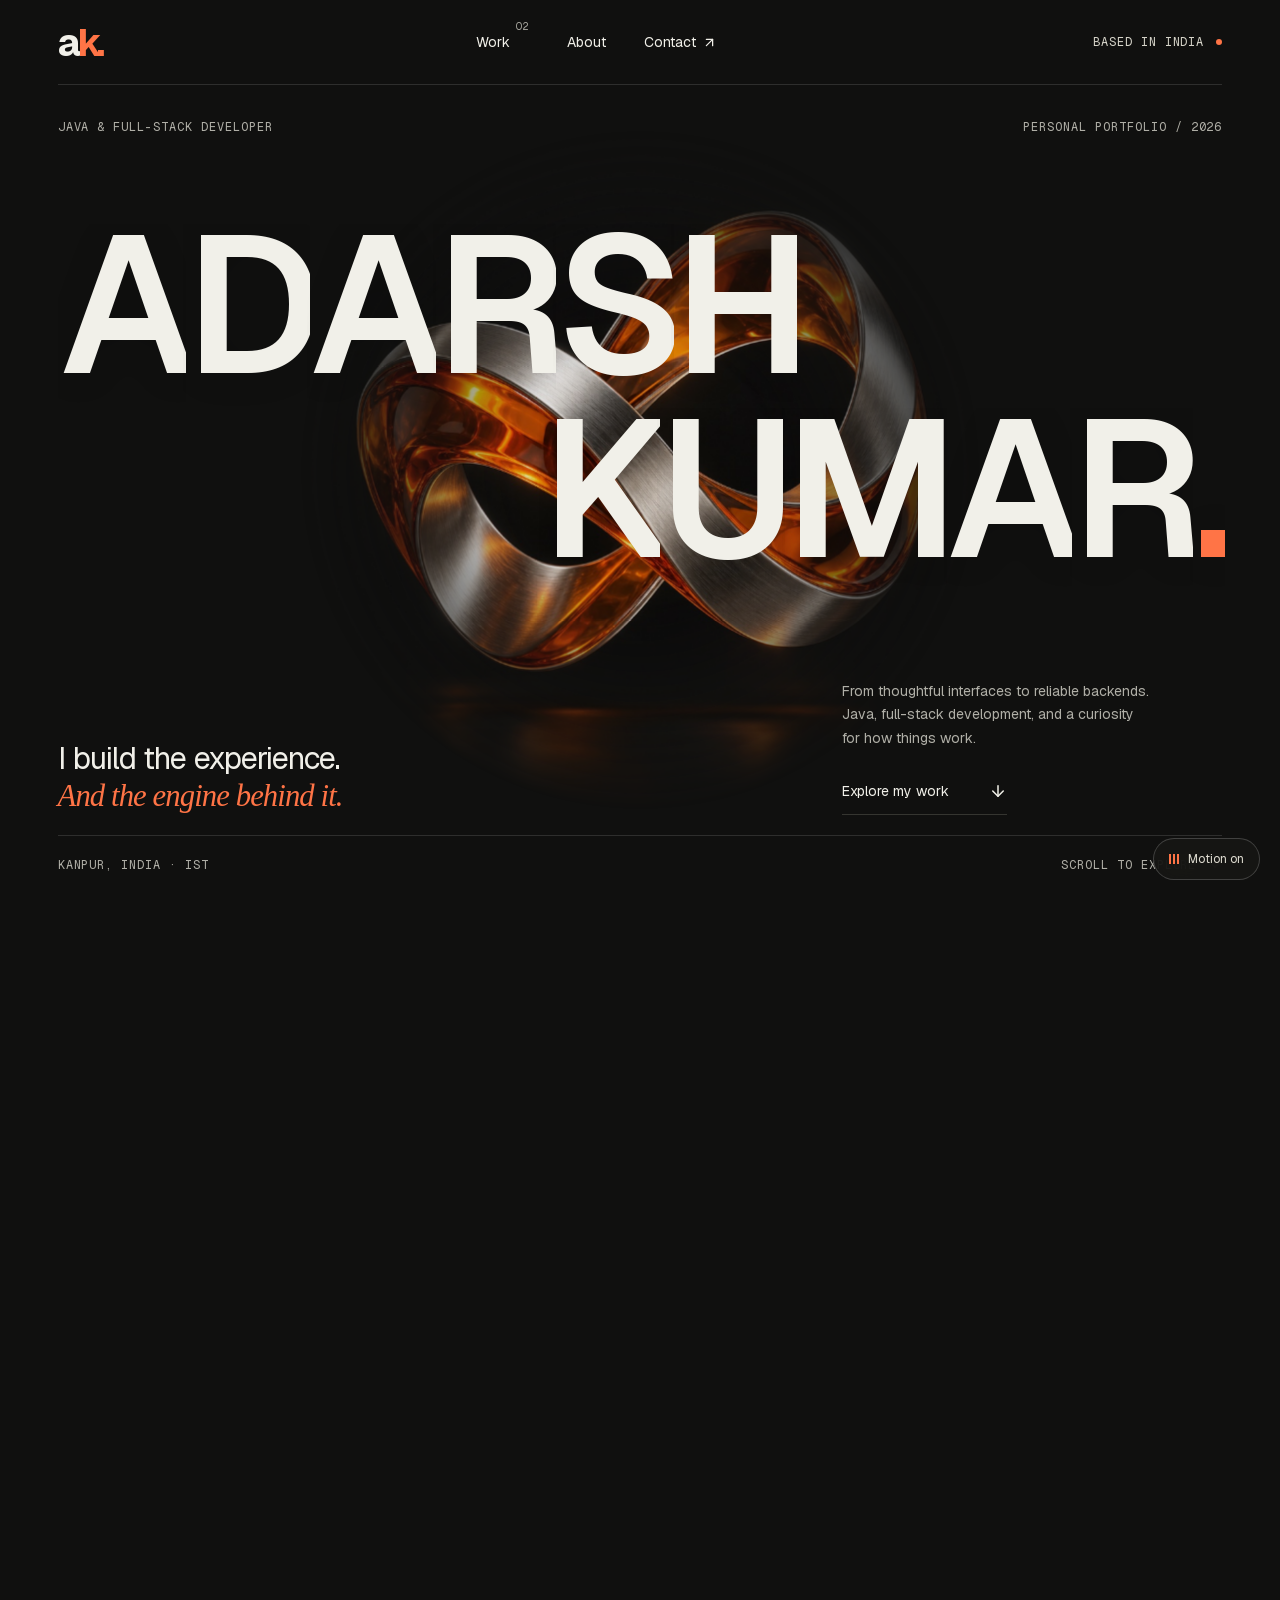
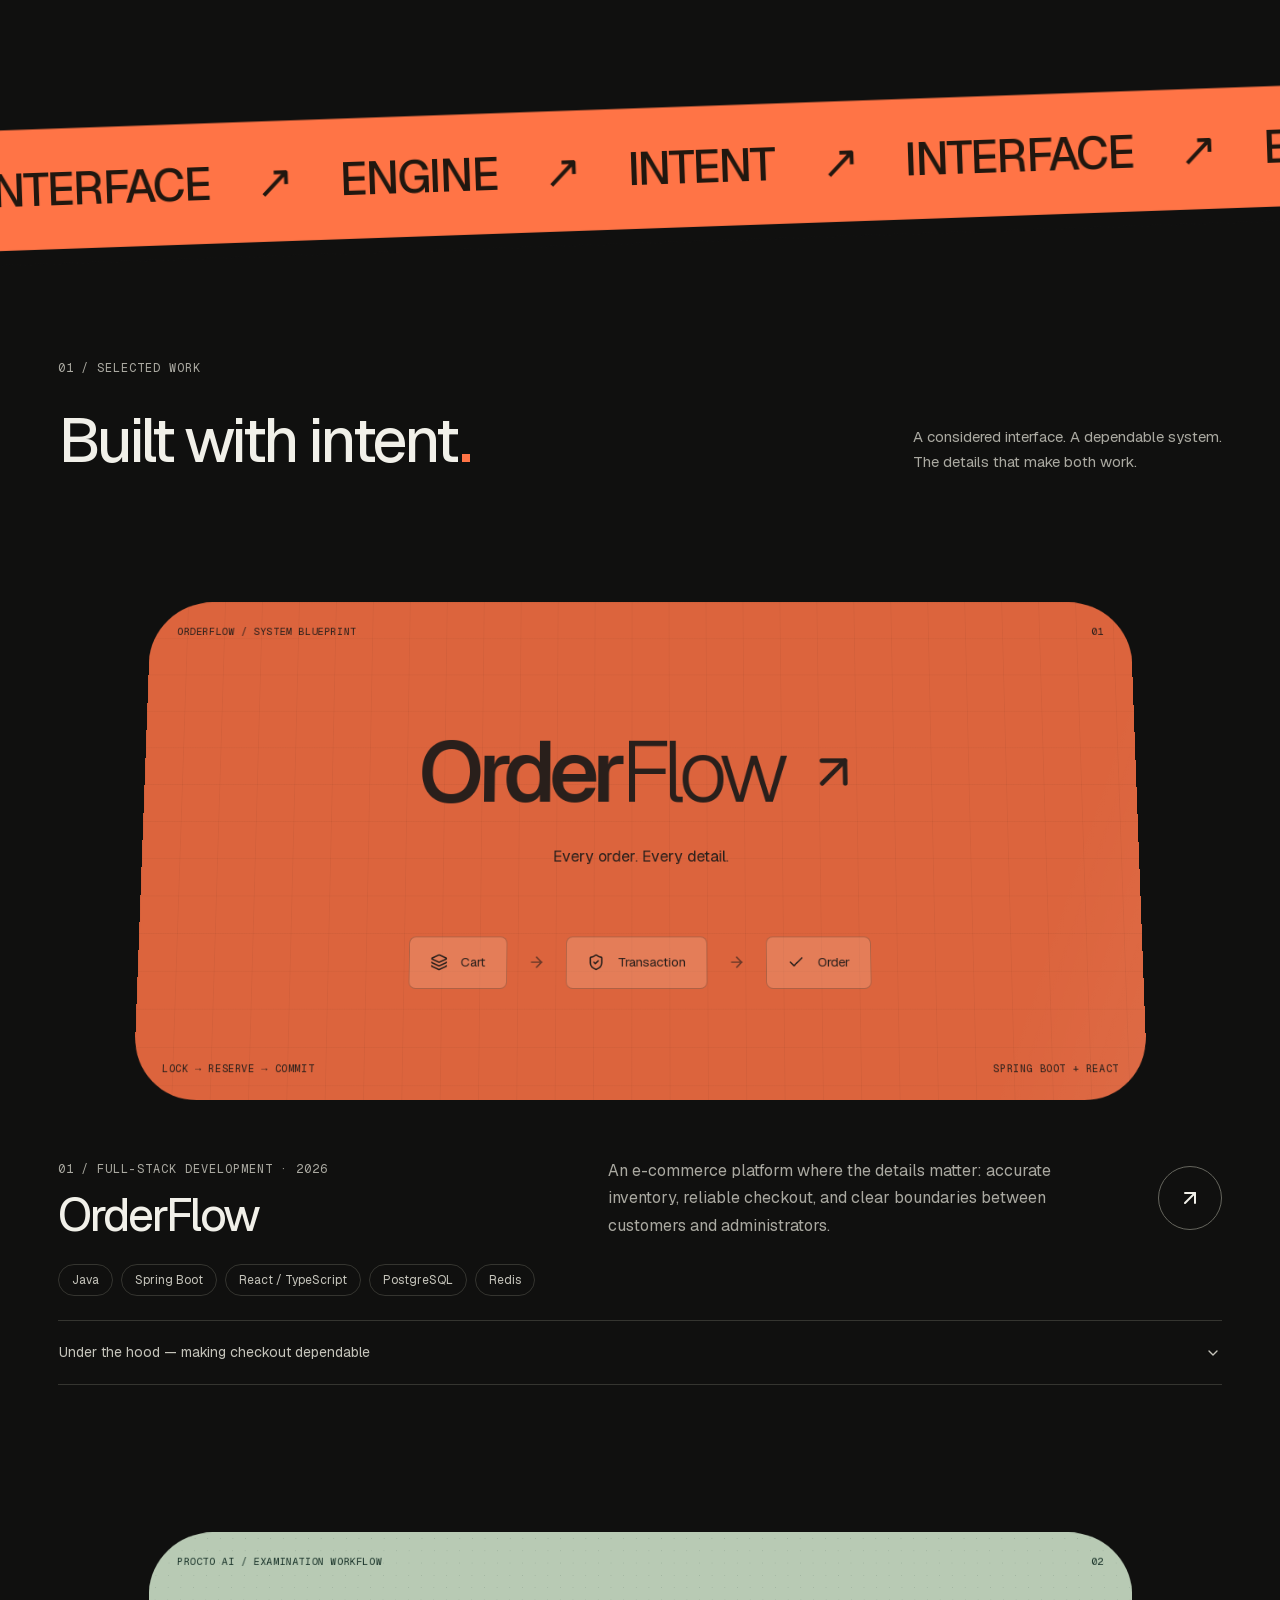
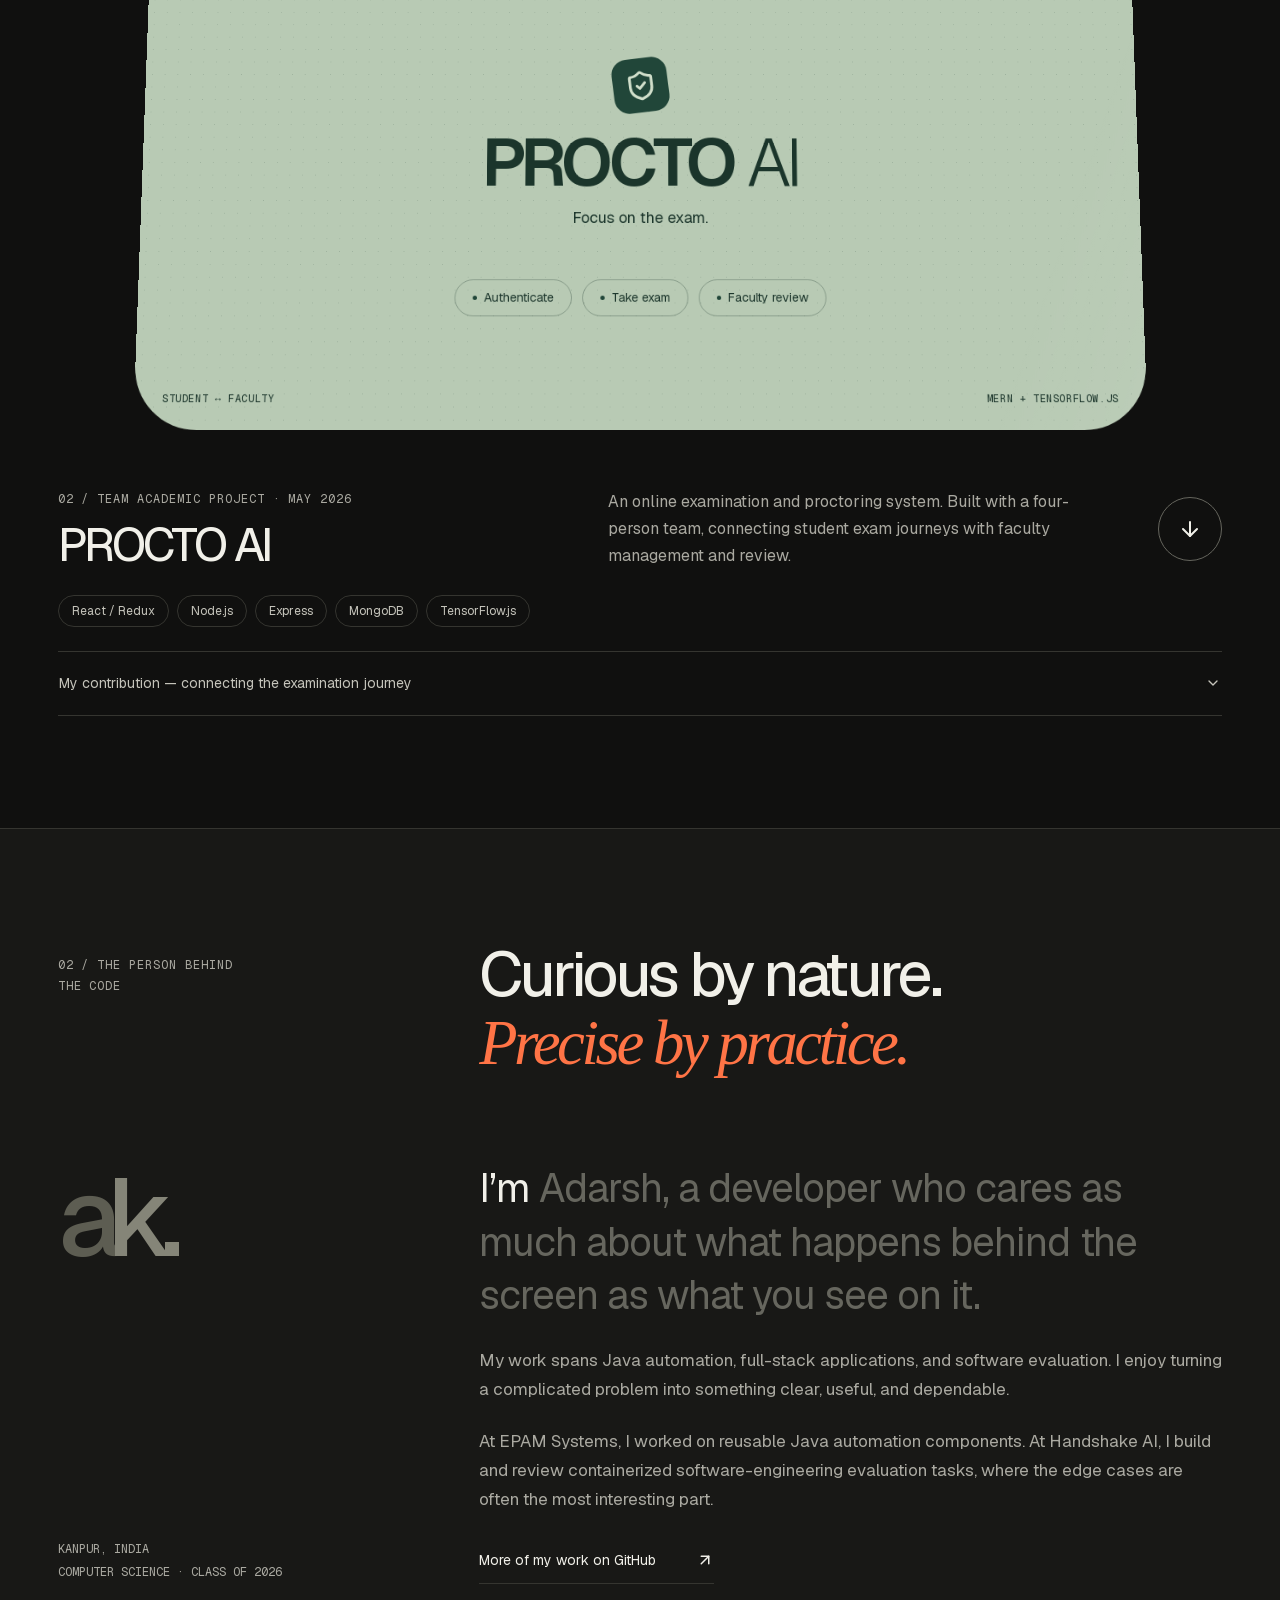
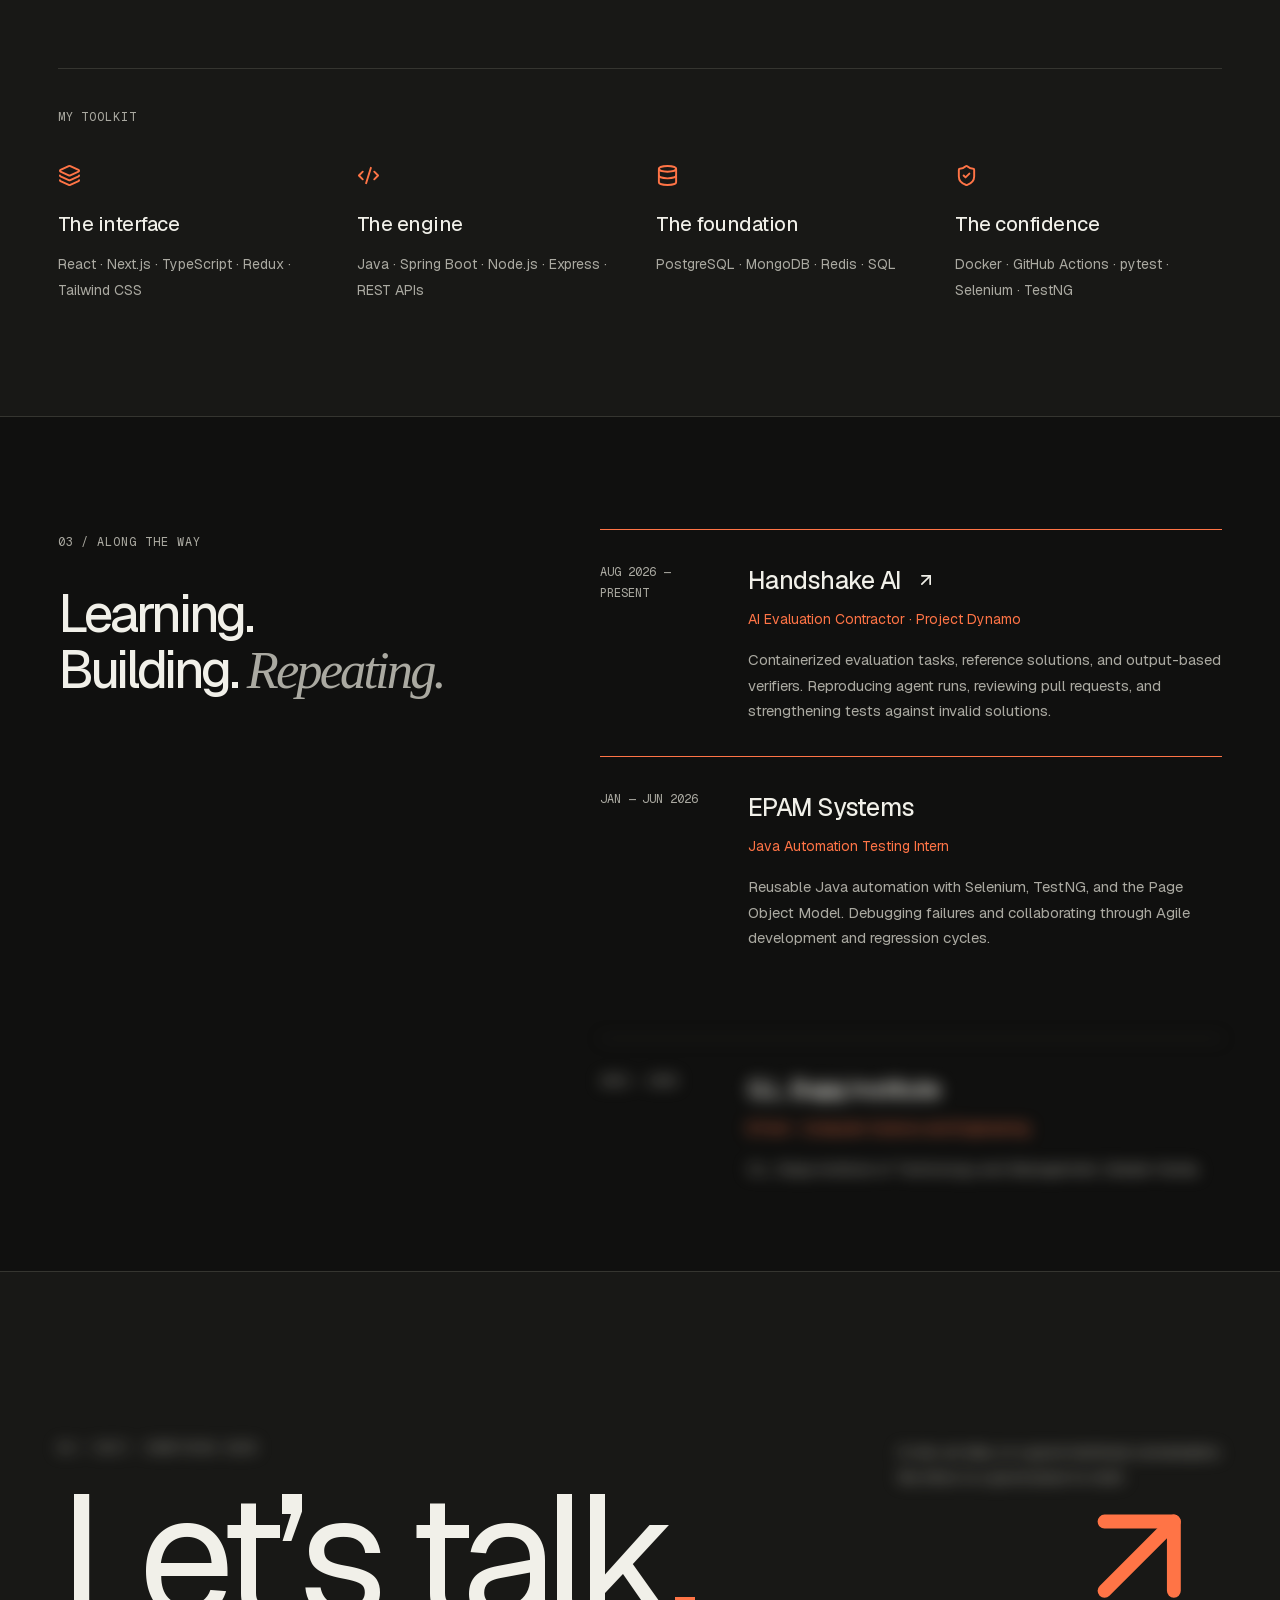
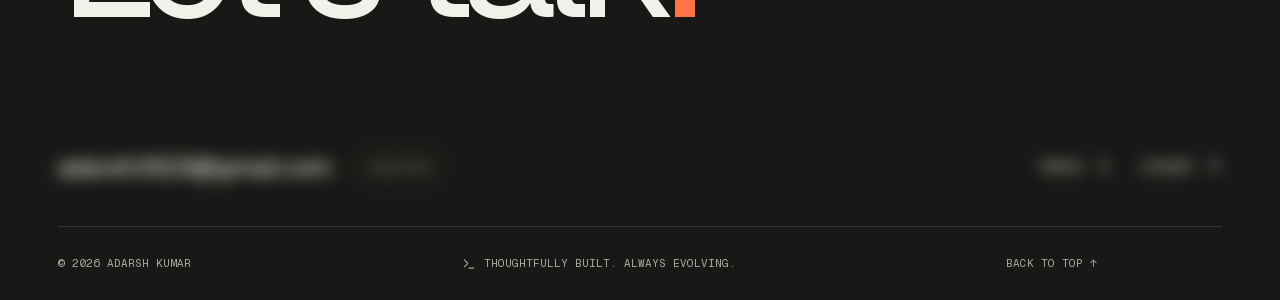
==== index.html @ e7a42f39 "Publish personal portfolio" ====
<!DOCTYPE html><html lang="en"><head><meta charSet="utf-8"/><meta name="viewport" content="width=device-width, initial-scale=1"/><link rel="stylesheet" href="/_next/static/css/index.BpJoAbGd.css" data-rsc-css-href="/_next/static/css/index.BpJoAbGd.css" data-precedence="vite-rsc/importer-resources"/><link rel="modulepreload" fetchPriority="low" href="/_next/static/chunks/index-D_411cLI.js"/><script src="/_next/static/chunks/rolldown-runtime-C60lm6uB.js" type="module" async=""></script><script src="/_next/static/chunks/framework-D_rUT4EX.js" type="module" async=""></script><link rel="modulepreload" href="/_next/static/chunks/layout-segment-context-CudQMjUX.js" crossorigin=""/><link rel="modulepreload" href="/_next/static/chunks/page-D1qmIlB0.js" crossorigin=""/><title>Adarsh Kumar — Java &amp; Full-Stack Developer</title><meta name="description" content="Adarsh Kumar’s personal portfolio. Java, full-stack development, reliable systems, and thoughtful interfaces. Explore OrderFlow, PROCTO AI, and my experience."/><link rel="icon" href="/favicon.svg"/><link rel="canonical" href="https://adarsx.github.io"/><script>Object.assign(((self[Symbol.for("vinext.navigationRuntime")]??={bootstrap:{routeManifest:null},functions:{}}).bootstrap.rsc??={rsc:[]}),{params:{},nav:{"pathname":"/","searchParams":[]}})</script><link rel="modulepreload" href="/_next/static/chunks/index-D_411cLI.js" />
<link rel="preload" href="/_next/static/_vinext_fonts/geist-8ac0455e797f/geist-98bbbccb.woff2" as="font" type="font/woff2" crossorigin />
<link rel="preload" href="/_next/static/_vinext_fonts/geist-mono-00e989178794/geist-mono-013b2f2f.woff2" as="font" type="font/woff2" crossorigin />
<style data-vinext-fonts>/* cyrillic-ext */
@font-face {
  font-family: 'Geist';
  font-style: normal;
  font-weight: 100 900;
  font-display: swap;
  src: url(/_next/static/_vinext_fonts/geist-8ac0455e797f/geist-ff2310f5.woff2) format('woff2');
  unicode-range: U+0460-052F, U+1C80-1C8A, U+20B4, U+2DE0-2DFF, U+A640-A69F, U+FE2E-FE2F;
}
/* cyrillic */
@font-face {
  font-family: 'Geist';
  font-style: normal;
  font-weight: 100 900;
  font-display: swap;
  src: url(/_next/static/_vinext_fonts/geist-8ac0455e797f/geist-875ccdd4.woff2) format('woff2');
  unicode-range: U+0301, U+0400-045F, U+0490-0491, U+04B0-04B1, U+2116;
}
/* vietnamese */
@font-face {
  font-family: 'Geist';
  font-style: normal;
  font-weight: 100 900;
  font-display: swap;
  src: url(/_next/static/_vinext_fonts/geist-8ac0455e797f/geist-52306abf.woff2) format('woff2');
  unicode-range: U+0102-0103, U+0110-0111, U+0128-0129, U+0168-0169, U+01A0-01A1, U+01AF-01B0, U+0300-0301, U+0303-0304, U+0308-0309, U+0323, U+0329, U+1EA0-1EF9, U+20AB;
}
/* latin-ext */
@font-face {
  font-family: 'Geist';
  font-style: normal;
  font-weight: 100 900;
  font-display: swap;
  src: url(/_next/static/_vinext_fonts/geist-8ac0455e797f/geist-001175b1.woff2) format('woff2');
  unicode-range: U+0100-02BA, U+02BD-02C5, U+02C7-02CC, U+02CE-02D7, U+02DD-02FF, U+0304, U+0308, U+0329, U+1D00-1DBF, U+1E00-1E9F, U+1EF2-1EFF, U+2020, U+20A0-20AB, U+20AD-20C0, U+2113, U+2C60-2C7F, U+A720-A7FF;
}
/* latin */
@font-face {
  font-family: 'Geist';
  font-style: normal;
  font-weight: 100 900;
  font-display: swap;
  src: url(/_next/static/_vinext_fonts/geist-8ac0455e797f/geist-98bbbccb.woff2) format('woff2');
  unicode-range: U+0000-00FF, U+0131, U+0152-0153, U+02BB-02BC, U+02C6, U+02DA, U+02DC, U+0304, U+0308, U+0329, U+2000-206F, U+20AC, U+2122, U+2191, U+2193, U+2212, U+2215, U+FEFF, U+FFFD;
}

@font-face {
  font-family: 'Geist Fallback';
  src: local("Arial");
  ascent-override: 95.94%;
  descent-override: 28.16%;
  line-gap-override: 0.00%;
  size-adjust: 104.76%;
}

.__font_geist_19ysh9d { font-family: 'Geist', 'Geist Fallback'; font-style: normal; }

.__variable_geist_19ysh9d { --font-geist-sans: 'Geist', 'Geist Fallback'; }

/* cyrillic-ext */
@font-face {
  font-family: 'Geist Mono';
  font-style: normal;
  font-weight: 100 900;
  font-display: swap;
  src: url(/_next/static/_vinext_fonts/geist-mono-00e989178794/geist-mono-f6b33328.woff2) format('woff2');
  unicode-range: U+0460-052F, U+1C80-1C8A, U+20B4, U+2DE0-2DFF, U+A640-A69F, U+FE2E-FE2F;
}
/* cyrillic */
@font-face {
  font-family: 'Geist Mono';
  font-style: normal;
  font-weight: 100 900;
  font-display: swap;
  src: url(/_next/static/_vinext_fonts/geist-mono-00e989178794/geist-mono-44e03052.woff2) format('woff2');
  unicode-range: U+0301, U+0400-045F, U+0490-0491, U+04B0-04B1, U+2116;
}
/* symbols2 */
@font-face {
  font-family: 'Geist Mono';
  font-style: normal;
  font-weight: 100 900;
  font-display: swap;
  src: url(/_next/static/_vinext_fonts/geist-mono-00e989178794/geist-mono-0638449e.woff2) format('woff2');
  unicode-range: U+2000-2001, U+2004-2008, U+200A, U+23B8-23BD, U+2500-259F;
}
/* vietnamese */
@font-face {
  font-family: 'Geist Mono';
  font-style: normal;
  font-weight: 100 900;
  font-display: swap;
  src: url(/_next/static/_vinext_fonts/geist-mono-00e989178794/geist-mono-971fb274.woff2) format('woff2');
  unicode-range: U+0102-0103, U+0110-0111, U+0128-0129, U+0168-0169, U+01A0-01A1, U+01AF-01B0, U+0300-0301, U+0303-0304, U+0308-0309, U+0323, U+0329, U+1EA0-1EF9, U+20AB;
}
/* latin-ext */
@font-face {
  font-family: 'Geist Mono';
  font-style: normal;
  font-weight: 100 900;
  font-display: swap;
  src: url(/_next/static/_vinext_fonts/geist-mono-00e989178794/geist-mono-44745446.woff2) format('woff2');
  unicode-range: U+0100-02BA, U+02BD-02C5, U+02C7-02CC, U+02CE-02D7, U+02DD-02FF, U+0304, U+0308, U+0329, U+1D00-1DBF, U+1E00-1E9F, U+1EF2-1EFF, U+2020, U+20A0-20AB, U+20AD-20C0, U+2113, U+2C60-2C7F, U+A720-A7FF;
}
/* latin */
@font-face {
  font-family: 'Geist Mono';
  font-style: normal;
  font-weight: 100 900;
  font-display: swap;
  src: url(/_next/static/_vinext_fonts/geist-mono-00e989178794/geist-mono-013b2f2f.woff2) format('woff2');
  unicode-range: U+0000-00FF, U+0131, U+0152-0153, U+02BB-02BC, U+02C6, U+02DA, U+02DC, U+0304, U+0308, U+0329, U+2000-206F, U+20AC, U+2122, U+2191, U+2193, U+2212, U+2215, U+FEFF, U+FFFD;
}

@font-face {
  font-family: 'Geist Mono Fallback';
  src: local("Arial");
  ascent-override: 74.67%;
  descent-override: 21.92%;
  line-gap-override: 0.00%;
  size-adjust: 134.59%;
}

.__font_geist_mono_1001rt9 { font-family: 'Geist Mono', 'Geist Mono Fallback'; font-style: normal; }

.__variable_geist_mono_1001rt9 { --font-geist-mono: 'Geist Mono', 'Geist Mono Fallback'; }
</style>
</head><body class="__variable_geist_19ysh9d __variable_geist_mono_1001rt9 antialiased"><main id="top" data-motion="off"><a href="#work" class="skip-link">Skip to selected work</a><div class="reading-progress" aria-hidden="true"></div><button class="motion-toggle" aria-pressed="false"><span class="motion-bars" aria-hidden="true"><i></i><i></i><i></i></span> Motion <!-- -->off</button><header class="site-header"><a class="wordmark" href="#top" aria-label="Adarsh Kumar home">a<span>k.</span></a><nav aria-label="Main navigation"><a href="#work">Work <sup>02</sup></a><a href="#about">About</a><a href="#contact">Contact <svg xmlns="http://www.w3.org/2000/svg" width="15" height="15" viewBox="0 0 24 24" fill="none" stroke="currentColor" stroke-width="2" stroke-linecap="round" stroke-linejoin="round" class="lucide lucide-arrow-up-right" aria-hidden="true"><path d="M7 7h10v10"></path><path d="M7 17 17 7"></path></svg></a></nav><span class="header-note">BASED IN INDIA <span class="status-dot"></span></span></header><div class="hero-chapter"><section class="hero" aria-labelledby="hero-title"><div class="hero-meta"><span>JAVA &amp; FULL-STACK DEVELOPER</span><span>PERSONAL PORTFOLIO / 2026</span></div><div class="hero-scene"><canvas class="orbit-field" aria-hidden="true"></canvas><div class="art-position"><img class="hero-art" src="/loop-art.jpg" width="1100" height="1100" alt="" fetchPriority="high"/></div></div><h1 id="hero-title" aria-label="Adarsh Kumar"><span class="name-line name-first" aria-hidden="true"><span class="letter-mask"><span class="name-letter" style="animation-delay:0.14s">A</span></span><span class="letter-mask"><span class="name-letter" style="animation-delay:0.20500000000000002s">D</span></span><span class="letter-mask"><span class="name-letter" style="animation-delay:0.27s">A</span></span><span class="letter-mask"><span class="name-letter" style="animation-delay:0.335s">R</span></span><span class="letter-mask"><span class="name-letter" style="animation-delay:0.4s">S</span></span><span class="letter-mask"><span class="name-letter" style="animation-delay:0.465s">H</span></span></span><span class="name-line name-last" aria-hidden="true"><span class="letter-mask"><span class="name-letter" style="animation-delay:0.465s">K</span></span><span class="letter-mask"><span class="name-letter" style="animation-delay:0.53s">U</span></span><span class="letter-mask"><span class="name-letter" style="animation-delay:0.595s">M</span></span><span class="letter-mask"><span class="name-letter" style="animation-delay:0.66s">A</span></span><span class="letter-mask"><span class="name-letter" style="animation-delay:0.725s">R</span></span><span class="letter-mask"><span class="name-letter name-period" style="animation-delay:0.79s">.</span></span></span></h1><div class="hero-closing" aria-hidden="true"><span>THOUGHTFUL ON THE SURFACE.</span><p>Powerful<br/><em>underneath.</em></p></div><div class="hero-bottom"><p>I build the experience.<br/><em>And the engine behind it.</em></p><div class="hero-intro"><p>From thoughtful interfaces to reliable backends.<br/>Java, full-stack development, and a curiosity<br class="desktop-break"/> for how things work.</p><a class="text-link" href="#work">Explore my work <svg xmlns="http://www.w3.org/2000/svg" width="18" height="18" viewBox="0 0 24 24" fill="none" stroke="currentColor" stroke-width="2" stroke-linecap="round" stroke-linejoin="round" class="lucide lucide-arrow-down" aria-hidden="true"><path d="M12 5v14"></path><path d="m19 12-7 7-7-7"></path></svg></a></div></div><div class="hero-foot"><span>KANPUR, INDIA · IST</span><span>SCROLL TO EXPLORE <svg xmlns="http://www.w3.org/2000/svg" width="14" height="14" viewBox="0 0 24 24" fill="none" stroke="currentColor" stroke-width="2" stroke-linecap="round" stroke-linejoin="round" class="lucide lucide-arrow-down" aria-hidden="true"><path d="M12 5v14"></path><path d="m19 12-7 7-7-7"></path></svg></span></div></section></div><div class="motion-ribbon" aria-hidden="true"><div class="ribbon-track"><span>INTERFACE <i>↗</i> ENGINE <i>↗</i> INTENT <i>↗</i></span><span>INTERFACE <i>↗</i> ENGINE <i>↗</i> INTENT <i>↗</i></span><span>INTERFACE <i>↗</i> ENGINE <i>↗</i> INTENT <i>↗</i></span><span>INTERFACE <i>↗</i> ENGINE <i>↗</i> INTENT <i>↗</i></span></div></div><section id="work" class="section work-section" aria-labelledby="work-title"><div class="section-heading"><span class="eyebrow">01 / SELECTED WORK</span><h2 id="work-title">Built with intent<span>.</span></h2><p>A considered interface. A dependable system.<br/>The details that make both work.</p></div><article class="project"><div class="project-visual order-visual" aria-label="OrderFlow checkout architecture"><div class="visual-top"><span>ORDERFLOW / SYSTEM BLUEPRINT</span><span>01</span></div><div class="order-word">Order<span>Flow</span><svg xmlns="http://www.w3.org/2000/svg" width="24" height="24" viewBox="0 0 24 24" fill="none" stroke="currentColor" stroke-width="2" stroke-linecap="round" stroke-linejoin="round" class="lucide lucide-arrow-up-right" aria-hidden="true"><path d="M7 7h10v10"></path><path d="M7 17 17 7"></path></svg></div><p class="visual-tagline">Every order. Every detail.</p><div class="flow-diagram"><div><svg xmlns="http://www.w3.org/2000/svg" width="24" height="24" viewBox="0 0 24 24" fill="none" stroke="currentColor" stroke-width="2" stroke-linecap="round" stroke-linejoin="round" class="lucide lucide-layers" aria-hidden="true"><path d="M12.83 2.18a2 2 0 0 0-1.66 0L2.6 6.08a1 1 0 0 0 0 1.83l8.58 3.91a2 2 0 0 0 1.66 0l8.58-3.9a1 1 0 0 0 0-1.83z"></path><path d="M2 12a1 1 0 0 0 .58.91l8.6 3.91a2 2 0 0 0 1.65 0l8.58-3.9A1 1 0 0 0 22 12"></path><path d="M2 17a1 1 0 0 0 .58.91l8.6 3.91a2 2 0 0 0 1.65 0l8.58-3.9A1 1 0 0 0 22 17"></path></svg><span>Cart</span></div><svg xmlns="http://www.w3.org/2000/svg" width="24" height="24" viewBox="0 0 24 24" fill="none" stroke="currentColor" stroke-width="2" stroke-linecap="round" stroke-linejoin="round" class="lucide lucide-arrow-right flow-arrow" aria-hidden="true"><path d="M5 12h14"></path><path d="m12 5 7 7-7 7"></path></svg><div><svg xmlns="http://www.w3.org/2000/svg" width="24" height="24" viewBox="0 0 24 24" fill="none" stroke="currentColor" stroke-width="2" stroke-linecap="round" stroke-linejoin="round" class="lucide lucide-shield-check" aria-hidden="true"><path d="M20 13c0 5-3.5 7.5-7.66 8.95a1 1 0 0 1-.67-.01C7.5 20.5 4 18 4 13V6a1 1 0 0 1 1-1c2 0 4.5-1.2 6.24-2.72a1.17 1.17 0 0 1 1.52 0C14.51 3.81 17 5 19 5a1 1 0 0 1 1 1z"></path><path d="m9 12 2 2 4-4"></path></svg><span>Transaction</span></div><svg xmlns="http://www.w3.org/2000/svg" width="24" height="24" viewBox="0 0 24 24" fill="none" stroke="currentColor" stroke-width="2" stroke-linecap="round" stroke-linejoin="round" class="lucide lucide-arrow-right flow-arrow" aria-hidden="true"><path d="M5 12h14"></path><path d="m12 5 7 7-7 7"></path></svg><div><svg xmlns="http://www.w3.org/2000/svg" width="24" height="24" viewBox="0 0 24 24" fill="none" stroke="currentColor" stroke-width="2" stroke-linecap="round" stroke-linejoin="round" class="lucide lucide-check" aria-hidden="true"><path d="M20 6 9 17l-5-5"></path></svg><span>Order</span></div></div><div class="visual-bottom"><span>LOCK → RESERVE → COMMIT</span><span>SPRING BOOT + REACT</span></div></div><div class="project-info"><div><span class="eyebrow">01 / FULL-STACK DEVELOPMENT · 2026</span><h3>OrderFlow</h3></div><p>An e-commerce platform where the details matter: accurate inventory, reliable checkout, and clear boundaries between customers and administrators.</p><a class="round-link" href="https://github.com/adarsx/orderflow" target="_blank" rel="noreferrer" aria-label="View OrderFlow source on GitHub"><svg xmlns="http://www.w3.org/2000/svg" width="24" height="24" viewBox="0 0 24 24" fill="none" stroke="currentColor" stroke-width="2" stroke-linecap="round" stroke-linejoin="round" class="lucide lucide-arrow-up-right" aria-hidden="true"><path d="M7 7h10v10"></path><path d="M7 17 17 7"></path></svg></a></div><div class="project-tags"><span>Java</span><span>Spring Boot</span><span>React / TypeScript</span><span>PostgreSQL</span><span>Redis</span></div><div data-orientation="vertical" data-slot="accordion" class="flex w-full flex-col project-story"><div data-orientation="vertical" data-hidden="" data-index="-1" data-closed="" data-slot="accordion-item" class="not-last:border-b"><h3 data-orientation="vertical" data-hidden="" data-index="-1" data-closed="" class="flex"><button type="button" data-value="" data-orientation="vertical" data-hidden="" data-index="-1" tabindex="0" aria-disabled="false" aria-expanded="false" id="base-ui-_R_14tiH2_" data-slot="accordion-trigger" class="focus-visible:ring-ring/50 focus-visible:border-ring focus-visible:after:border-ring **:data-[slot=accordion-trigger-icon]:text-muted-foreground rounded-lg py-2.5 text-left text-sm font-medium hover:underline focus-visible:ring-3 **:data-[slot=accordion-trigger-icon]:ml-auto **:data-[slot=accordion-trigger-icon]:size-4 group/accordion-trigger relative flex flex-1 items-start justify-between border border-transparent transition-all outline-none aria-disabled:pointer-events-none aria-disabled:opacity-50 story-trigger">Under the hood — making checkout dependable<svg xmlns="http://www.w3.org/2000/svg" width="24" height="24" viewBox="0 0 24 24" fill="none" stroke="currentColor" stroke-width="2" stroke-linecap="round" stroke-linejoin="round" class="lucide lucide-chevron-down pointer-events-none shrink-0 group-aria-expanded/accordion-trigger:hidden" aria-hidden="true" data-slot="accordion-trigger-icon"><path d="m6 9 6 6 6-6"></path></svg><svg xmlns="http://www.w3.org/2000/svg" width="24" height="24" viewBox="0 0 24 24" fill="none" stroke="currentColor" stroke-width="2" stroke-linecap="round" stroke-linejoin="round" class="lucide lucide-chevron-up pointer-events-none hidden shrink-0 group-aria-expanded/accordion-trigger:inline" aria-hidden="true" data-slot="accordion-trigger-icon"><path d="m18 15-6-6-6 6"></path></svg></button></h3></div></div></article><article class="project second-project"><div class="project-visual procto-visual" aria-label="PROCTO AI examination workflow"><div class="visual-top"><span>PROCTO AI / EXAMINATION WORKFLOW</span><span>02</span></div><div class="procto-center"><div class="procto-monogram"><svg xmlns="http://www.w3.org/2000/svg" width="38" height="38" viewBox="0 0 24 24" fill="none" stroke="currentColor" stroke-width="2" stroke-linecap="round" stroke-linejoin="round" class="lucide lucide-shield-check" aria-hidden="true"><path d="M20 13c0 5-3.5 7.5-7.66 8.95a1 1 0 0 1-.67-.01C7.5 20.5 4 18 4 13V6a1 1 0 0 1 1-1c2 0 4.5-1.2 6.24-2.72a1.17 1.17 0 0 1 1.52 0C14.51 3.81 17 5 19 5a1 1 0 0 1 1 1z"></path><path d="m9 12 2 2 4-4"></path></svg></div><div class="procto-word">PROCTO<span> AI</span></div><p>Focus on the exam.</p></div><div class="exam-flow"><span><span class="tiny-dot"></span> Authenticate</span><span><span class="tiny-dot"></span> Take exam</span><span><span class="tiny-dot"></span> Faculty review</span></div><div class="visual-bottom"><span>STUDENT ↔ FACULTY</span><span>MERN + TENSORFLOW.JS</span></div></div><div class="project-info"><div><span class="eyebrow">02 / TEAM ACADEMIC PROJECT · MAY 2026</span><h3>PROCTO AI</h3></div><p>An online examination and proctoring system. Built with a four-person team, connecting student exam journeys with faculty management and review.</p><a class="round-link" href="#procto-details" aria-label="Read about my contribution to PROCTO AI"><svg xmlns="http://www.w3.org/2000/svg" width="24" height="24" viewBox="0 0 24 24" fill="none" stroke="currentColor" stroke-width="2" stroke-linecap="round" stroke-linejoin="round" class="lucide lucide-arrow-down" aria-hidden="true"><path d="M12 5v14"></path><path d="m19 12-7 7-7-7"></path></svg></a></div><div class="project-tags"><span>React / Redux</span><span>Node.js</span><span>Express</span><span>MongoDB</span><span>TensorFlow.js</span></div><div id="procto-details"><div data-orientation="vertical" data-slot="accordion" class="flex w-full flex-col project-story"><div data-orientation="vertical" data-hidden="" data-index="-1" data-closed="" data-slot="accordion-item" class="not-last:border-b"><h3 data-orientation="vertical" data-hidden="" data-index="-1" data-closed="" class="flex"><button type="button" data-value="" data-orientation="vertical" data-hidden="" data-index="-1" tabindex="0" aria-disabled="false" aria-expanded="false" id="base-ui-_R_16tiH2_" data-slot="accordion-trigger" class="focus-visible:ring-ring/50 focus-visible:border-ring focus-visible:after:border-ring **:data-[slot=accordion-trigger-icon]:text-muted-foreground rounded-lg py-2.5 text-left text-sm font-medium hover:underline focus-visible:ring-3 **:data-[slot=accordion-trigger-icon]:ml-auto **:data-[slot=accordion-trigger-icon]:size-4 group/accordion-trigger relative flex flex-1 items-start justify-between border border-transparent transition-all outline-none aria-disabled:pointer-events-none aria-disabled:opacity-50 story-trigger">My contribution — connecting the examination journey<svg xmlns="http://www.w3.org/2000/svg" width="24" height="24" viewBox="0 0 24 24" fill="none" stroke="currentColor" stroke-width="2" stroke-linecap="round" stroke-linejoin="round" class="lucide lucide-chevron-down pointer-events-none shrink-0 group-aria-expanded/accordion-trigger:hidden" aria-hidden="true" data-slot="accordion-trigger-icon"><path d="m6 9 6 6 6-6"></path></svg><svg xmlns="http://www.w3.org/2000/svg" width="24" height="24" viewBox="0 0 24 24" fill="none" stroke="currentColor" stroke-width="2" stroke-linecap="round" stroke-linejoin="round" class="lucide lucide-chevron-up pointer-events-none hidden shrink-0 group-aria-expanded/accordion-trigger:inline" aria-hidden="true" data-slot="accordion-trigger-icon"><path d="m18 15-6-6-6 6"></path></svg></button></h3></div></div></div></article></section><section id="about" class="section about-section" aria-labelledby="about-title"><div class="about-heading"><span class="eyebrow">02 / THE PERSON BEHIND THE CODE</span><h2 id="about-title">Curious by nature.<br/><em>Precise by practice.</em></h2></div><div class="about-body"><div class="about-label"><span class="mini-mark">a<span>k.</span></span><span>KANPUR, INDIA<br/>COMPUTER SCIENCE · CLASS OF 2026</span></div><div><p class="about-lead"><span class="read-word">I’m<!-- --> </span><span class="read-word">Adarsh,<!-- --> </span><span class="read-word">a<!-- --> </span><span class="read-word">developer<!-- --> </span><span class="read-word">who<!-- --> </span><span class="read-word">cares<!-- --> </span><span class="read-word">as<!-- --> </span><span class="read-word">much<!-- --> </span><span class="read-word">about<!-- --> </span><span class="read-word">what<!-- --> </span><span class="read-word">happens<!-- --> </span><span class="read-word">behind<!-- --> </span><span class="read-word">the<!-- --> </span><span class="read-word">screen<!-- --> </span><span class="read-word">as<!-- --> </span><span class="read-word">what<!-- --> </span><span class="read-word">you<!-- --> </span><span class="read-word">see<!-- --> </span><span class="read-word">on<!-- --> </span><span class="read-word">it.<!-- --> </span></p><p class="about-text">My work spans Java automation, full-stack applications, and software evaluation. I enjoy turning a complicated problem into something clear, useful, and dependable.</p><p class="about-text">At EPAM Systems, I worked on reusable Java automation components. At Handshake AI, I build and review containerized software-engineering evaluation tasks, where the edge cases are often the most interesting part.</p><a class="text-link" href="https://github.com/adarsx" target="_blank" rel="noreferrer">More of my work on GitHub <svg xmlns="http://www.w3.org/2000/svg" width="18" height="18" viewBox="0 0 24 24" fill="none" stroke="currentColor" stroke-width="2" stroke-linecap="round" stroke-linejoin="round" class="lucide lucide-arrow-up-right" aria-hidden="true"><path d="M7 7h10v10"></path><path d="M7 17 17 7"></path></svg></a></div></div><div class="toolkit"><span class="eyebrow">MY TOOLKIT</span><div class="skill-grid"><div class="skill"><svg xmlns="http://www.w3.org/2000/svg" width="23" height="23" viewBox="0 0 24 24" fill="none" stroke="currentColor" stroke-width="2" stroke-linecap="round" stroke-linejoin="round" class="lucide lucide-layers" aria-hidden="true"><path d="M12.83 2.18a2 2 0 0 0-1.66 0L2.6 6.08a1 1 0 0 0 0 1.83l8.58 3.91a2 2 0 0 0 1.66 0l8.58-3.9a1 1 0 0 0 0-1.83z"></path><path d="M2 12a1 1 0 0 0 .58.91l8.6 3.91a2 2 0 0 0 1.65 0l8.58-3.9A1 1 0 0 0 22 12"></path><path d="M2 17a1 1 0 0 0 .58.91l8.6 3.91a2 2 0 0 0 1.65 0l8.58-3.9A1 1 0 0 0 22 17"></path></svg><h3>The interface</h3><p>React · Next.js · TypeScript · Redux · Tailwind CSS</p></div><div class="skill"><svg xmlns="http://www.w3.org/2000/svg" width="23" height="23" viewBox="0 0 24 24" fill="none" stroke="currentColor" stroke-width="2" stroke-linecap="round" stroke-linejoin="round" class="lucide lucide-code-xml" aria-hidden="true"><path d="m18 16 4-4-4-4"></path><path d="m6 8-4 4 4 4"></path><path d="m14.5 4-5 16"></path></svg><h3>The engine</h3><p>Java · Spring Boot · Node.js · Express · REST APIs</p></div><div class="skill"><svg xmlns="http://www.w3.org/2000/svg" width="23" height="23" viewBox="0 0 24 24" fill="none" stroke="currentColor" stroke-width="2" stroke-linecap="round" stroke-linejoin="round" class="lucide lucide-database" aria-hidden="true"><ellipse cx="12" cy="5" rx="9" ry="3"></ellipse><path d="M3 5V19A9 3 0 0 0 21 19V5"></path><path d="M3 12A9 3 0 0 0 21 12"></path></svg><h3>The foundation</h3><p>PostgreSQL · MongoDB · Redis · SQL</p></div><div class="skill"><svg xmlns="http://www.w3.org/2000/svg" width="23" height="23" viewBox="0 0 24 24" fill="none" stroke="currentColor" stroke-width="2" stroke-linecap="round" stroke-linejoin="round" class="lucide lucide-shield-check" aria-hidden="true"><path d="M20 13c0 5-3.5 7.5-7.66 8.95a1 1 0 0 1-.67-.01C7.5 20.5 4 18 4 13V6a1 1 0 0 1 1-1c2 0 4.5-1.2 6.24-2.72a1.17 1.17 0 0 1 1.52 0C14.51 3.81 17 5 19 5a1 1 0 0 1 1 1z"></path><path d="m9 12 2 2 4-4"></path></svg><h3>The confidence</h3><p>Docker · GitHub Actions · pytest · Selenium · TestNG</p></div></div></div></section><section id="experience" class="section experience-section" aria-labelledby="experience-title"><div class="experience-heading"><span class="eyebrow">03 / ALONG THE WAY</span><h2 id="experience-title">Learning.<br/>Building. <em>Repeating.</em></h2></div><div class="timeline"><article><span class="timeline-date">AUG 2026 — PRESENT</span><div><h3>Handshake AI <svg xmlns="http://www.w3.org/2000/svg" width="20" height="20" viewBox="0 0 24 24" fill="none" stroke="currentColor" stroke-width="2" stroke-linecap="round" stroke-linejoin="round" class="lucide lucide-arrow-up-right" aria-hidden="true"><path d="M7 7h10v10"></path><path d="M7 17 17 7"></path></svg></h3><span class="role">AI Evaluation Contractor · Project Dynamo</span><p>Containerized evaluation tasks, reference solutions, and output-based verifiers. Reproducing agent runs, reviewing pull requests, and strengthening tests against invalid solutions.</p></div></article><article><span class="timeline-date">JAN — JUN 2026</span><div><h3>EPAM Systems</h3><span class="role">Java Automation Testing Intern</span><p>Reusable Java automation with Selenium, TestNG, and the Page Object Model. Debugging failures and collaborating through Agile development and regression cycles.</p></div></article><article><span class="timeline-date">2022 — 2026</span><div><h3>G.L. Bajaj Institute</h3><span class="role">B.Tech · Computer Science and Engineering</span><p>G.L. Bajaj Institute of Technology and Management, Greater Noida.</p></div></article></div></section><footer id="contact" class="section contact-section"><div class="contact-top"><span class="eyebrow">04 / NEXT, SOMETHING GOOD</span><p>A role, an idea, or a good technical conversation.<br/>My inbox is a good place to start.</p></div><a class="contact-heading" href="mailto:adarsh0628@gmail.com">Let’s talk<span>.</span><svg xmlns="http://www.w3.org/2000/svg" width="24" height="24" viewBox="0 0 24 24" fill="none" stroke="currentColor" stroke-width="2" stroke-linecap="round" stroke-linejoin="round" class="lucide lucide-arrow-up-right" aria-hidden="true"><path d="M7 7h10v10"></path><path d="M7 17 17 7"></path></svg></a><div class="contact-links"><div class="email-group"><a class="email-link" href="mailto:adarsh0628@gmail.com">adarsh0628@gmail.com</a><button class="copy-button" aria-label="Copy email address">Copy email</button><span role="status" class="copy-status"></span></div><div class="socials"><a href="https://github.com/adarsx" target="_blank" rel="noreferrer">GitHub <svg xmlns="http://www.w3.org/2000/svg" width="17" height="17" viewBox="0 0 24 24" fill="none" stroke="currentColor" stroke-width="2" stroke-linecap="round" stroke-linejoin="round" class="lucide lucide-arrow-up-right" aria-hidden="true"><path d="M7 7h10v10"></path><path d="M7 17 17 7"></path></svg></a><a href="https://www.linkedin.com/in/adarsh-kumar-4a9742259" target="_blank" rel="noreferrer">LinkedIn <svg xmlns="http://www.w3.org/2000/svg" width="17" height="17" viewBox="0 0 24 24" fill="none" stroke="currentColor" stroke-width="2" stroke-linecap="round" stroke-linejoin="round" class="lucide lucide-arrow-up-right" aria-hidden="true"><path d="M7 7h10v10"></path><path d="M7 17 17 7"></path></svg></a></div></div><div class="footer-bottom"><span>© 2026 ADARSH KUMAR</span><span class="footer-signature"><svg xmlns="http://www.w3.org/2000/svg" width="14" height="14" viewBox="0 0 24 24" fill="none" stroke="currentColor" stroke-width="2" stroke-linecap="round" stroke-linejoin="round" class="lucide lucide-terminal" aria-hidden="true"><path d="M12 19h8"></path><path d="m4 17 6-6-6-6"></path></svg> THOUGHTFULLY BUILT. ALWAYS EVOLVING.</span><a href="#top">BACK TO TOP ↑</a></div></footer></main><script type="module" src="/_next/static/chunks/index-D_411cLI.js" id="_R_" async=""></script><script>((self[Symbol.for("vinext.navigationRuntime")]??={bootstrap:{routeManifest:null},functions:{}}).bootstrap.rsc??={rsc:[]}).rsc.push("2:I[\"8c0f216c4604\",[],\"Children\",1]\n")</script><script>((self[Symbol.for("vinext.navigationRuntime")]??={bootstrap:{routeManifest:null},functions:{}}).bootstrap.rsc??={rsc:[]}).rsc.push("3:I[\"593f344dc510\",[],\"GlobalErrorBoundary\",1]\n")</script><script>((self[Symbol.for("vinext.navigationRuntime")]??={bootstrap:{routeManifest:null},functions:{}}).bootstrap.rsc??={rsc:[]}).rsc.push("4:I[\"0b874ad30386\",[],\"default\",1]\n")</script><script>((self[Symbol.for("vinext.navigationRuntime")]??={bootstrap:{routeManifest:null},functions:{}}).bootstrap.rsc??={rsc:[]}).rsc.push("5:I[\"593f344dc510\",[],\"ErrorBoundary\",1]\n")</script><script>((self[Symbol.for("vinext.navigationRuntime")]??={bootstrap:{routeManifest:null},functions:{}}).bootstrap.rsc??={rsc:[]}).rsc.push("6:I[\"15c18cfaeeff\",[],\"LayoutSegmentProvider\",1]\n")</script><script>((self[Symbol.for("vinext.navigationRuntime")]??={bootstrap:{routeManifest:null},functions:{}}).bootstrap.rsc??={rsc:[]}).rsc.push("7:I[\"8c0f216c4604\",[],\"Slot\",1]\n")</script><script>((self[Symbol.for("vinext.navigationRuntime")]??={bootstrap:{routeManifest:null},functions:{}}).bootstrap.rsc??={rsc:[]}).rsc.push("8:I[\"593f344dc510\",[],\"NotFoundBoundary\",1]\n")</script><script>((self[Symbol.for("vinext.navigationRuntime")]??={bootstrap:{routeManifest:null},functions:{}}).bootstrap.rsc??={rsc:[]}).rsc.push("9:I[\"9276801271d6\",[],\"AppRouterScrollTarget\",1]\n")</script><script>((self[Symbol.for("vinext.navigationRuntime")]??={bootstrap:{routeManifest:null},functions:{}}).bootstrap.rsc??={rsc:[]}).rsc.push("a:I[\"593f344dc510\",[],\"RedirectBoundary\",1]\n")</script><script>((self[Symbol.for("vinext.navigationRuntime")]??={bootstrap:{routeManifest:null},functions:{}}).bootstrap.rsc??={rsc:[]}).rsc.push(":HL[\"/_next/static/css/index.BpJoAbGd.css\",\"style\"     ]\n")</script><script>((self[Symbol.for("vinext.navigationRuntime")]??={bootstrap:{routeManifest:null},functions:{}}).bootstrap.rsc??={rsc:[]}).rsc.push("0:{\"page:/\":\"$L1\",\"layout:/\":[[[\"$\",\"link\",\"css:/_next/static/css/index.BpJoAbGd.css\",{\"rel\":\"stylesheet\",\"precedence\":\"vite-rsc/importer-resources\",\"href\":\"/_next/static/css/index.BpJoAbGd.css\",\"data-rsc-css-href\":\"/_next/static/css/index.BpJoAbGd.css\"}],\"$undefined\"],[\"$\",\"html\",null,{\"lang\":\"en\",\"children\":[\"$\",\"body\",null,{\"className\":\"__variable_geist_19ysh9d __variable_geist_mono_1001rt9 antialiased\",\"children\":[\"$\",\"$L2\",null,{}]}]}]],\"route:/\":[[[\"$\",\"meta\",null,{\"charSet\":\"utf-8\"}],[[\"$\",\"title\",\"0\",{\"children\":\"Adarsh Kumar — Java \u0026 Full-Stack Developer\"}],[\"$\",\"meta\",\"1\",{\"name\":\"description\",\"content\":\"Adarsh Kumar’s personal portfolio. Java, full-stack development, reliable systems, and thoughtful interfaces. Explore OrderFlow, PROCTO AI, and my experience.\"}],[\"$\",\"link\",\"2\",{\"data-vinext-streamed-icon\":\"$undefined\",\"rel\":\"icon\",\"href\":\"/favicon.svg\",\"type\":\"$undefined\",\"sizes\":\"$undefined\",\"color\":\"$undefined\",\"media\":\"$undefined\",\"fetchPriority\":\"$undefined\"}],[\"$\",\"link\",\"3\",{\"rel\":\"canonical\",\"href\":\"https://adarsx.github.io\"}]],[[\"$\",\"meta\",\"0\",{\"name\":\"viewport\",\"content\":\"width=device-width, initial-scale=1\"}]]],[\"$\",\"$L3\",null,{\"fallback\":\"$4\",\"children\":[\"$\",\"$L5\",null,{\"fallback\":\"$4\",\"children\":[\"$\",\"$L6\",null,{\"providerId\":\"layout:/\",\"segmentMap\":{\"children\":[]},\"children\":[\"$\",\"$L7\",null,{\"id\":\"layout:/\",\"parallelSlots\":\"$undefined\",\"children\":[\"$\",\"$L8\",null,{\"resetKey\":\"\",\"fallback\":[[\"$\",\"title\",null,{\"children\":\"404: This page could not be found.\"}],[\"$\",\"div\",null,{\"style\":{\"fontFamily\":\"system-ui,\\\"Segoe UI\\\",Roboto,Helvetica,Arial,sans-serif,\\\"Apple Color Emoji\\\",\\\"Segoe UI Emoji\\\"\",\"height\":\"100vh\",\"textAlign\":\"center\",\"display\":\"flex\",\"flexDirection\":\"column\",\"alignItems\":\"center\",\"justifyContent\":\"center\"},\"children\":[\"$\",\"div\",null,{\"children\":[[\"$\",\"style\",null,{\"dangerouslySetInnerHTML\":{\"__html\":\"body{color:#000;background:#fff;margin:0}.next-error-h1{border-right:1px solid rgba(0,0,0,.3)}@media (prefers-color-scheme:dark){body{color:#fff;background:#000}.next-error-h1{border-right:1px solid rgba(255,255,255,.3)}}\"}}],[\"$\",\"h1\",null,{\"className\":\"next-error-h1\",\"style\":{\"display\":\"inline-block\",\"margin\":\"0 20px 0 0\",\"padding\":\"0 23px 0 0\",\"fontSize\":24,\"fontWeight\":500,\"verticalAlign\":\"top\",\"lineHeight\":\"49px\"},\"children\":404}],[\"$\",\"div\",null,{\"style\":{\"display\":\"inline-block\"},\"children\":[\"$\",\"h2\",null,{\"style\":{\"fontSize\":14,\"fontWeight\":400,\"lineHeight\":\"49px\",\"margin\":0},\"children\":\"This page could not be found.\"}]}]]}]}]],\"children\":[\"$\",\"$L9\",null,{\"children\":[\"$\",\"$La\",null,{\"children\":[[\"$\",\"$L6\",null,{\"providerId\":\"page:/\",\"segmentMap\":{\"children\":[\"__PAGE__\"]},\"children\":[\"$\",\"$L7\",null,{\"id\":\"page:/\"}]}],null]}]}]}]}]}]}]}],null,null],\"__route\":\"route:/\",\"__interceptionContext\":null,\"__layoutIds\":[\"layout:/\"],\"__rootLayout\":\"/\",\"__bfcacheSegmentIdentities\":{\"layout:/\":\"[\\\"layout\\\",\\\"layout:/\\\",\\\"root-boundary:/\\\",\\\"\\\"]\",\"page:/\":\"[\\\"page\\\",\\\"page:/\\\",\\\"root-boundary:/\\\",\\\"\\\"]\"},\"__srcPage\":[\"page\"],\"__layoutFlags\":{\"layout:/\":\"s\"},\"__artifactCompatibility\":{\"schemaVersion\":1,\"graphVersion\":\"app-route-graph:1177fd80f83fa7b0\",\"deploymentVersion\":\"f656c24b-386c-46b3-9280-199ba02e72ff\",\"appElementsSchemaVersion\":1,\"rscPayloadSchemaVersion\":1,\"rootBoundaryId\":\"/\",\"renderEpoch\":null}}\n")</script><script>((self[Symbol.for("vinext.navigationRuntime")]??={bootstrap:{routeManifest:null},functions:{}}).bootstrap.rsc??={rsc:[]}).rsc.push("b:I[\"6efdf509a785\",[],\"default\",1]\n")</script><script>((self[Symbol.for("vinext.navigationRuntime")]??={bootstrap:{routeManifest:null},functions:{}}).bootstrap.rsc??={rsc:[]}).rsc.push("1:[\"$\",\"$Lb\",null,{\"params\":\"$@c\",\"searchParams\":\"$@d\"}]\n")</script><script>((self[Symbol.for("vinext.navigationRuntime")]??={bootstrap:{routeManifest:null},functions:{}}).bootstrap.rsc??={rsc:[]}).rsc.push("c:{}\n")</script><script>((self[Symbol.for("vinext.navigationRuntime")]??={bootstrap:{routeManifest:null},functions:{}}).bootstrap.rsc??={rsc:[]}).rsc.push("d:{}\n")</script><script>Object.assign(((self[Symbol.for("vinext.navigationRuntime")]??={bootstrap:{routeManifest:null},functions:{}}).bootstrap.rsc??={rsc:[]}),{"initialCacheKind":"dynamic"});((self[Symbol.for("vinext.navigationRuntime")]??={bootstrap:{routeManifest:null},functions:{}}).bootstrap.rsc??={rsc:[]}).done=true</script></body></html>
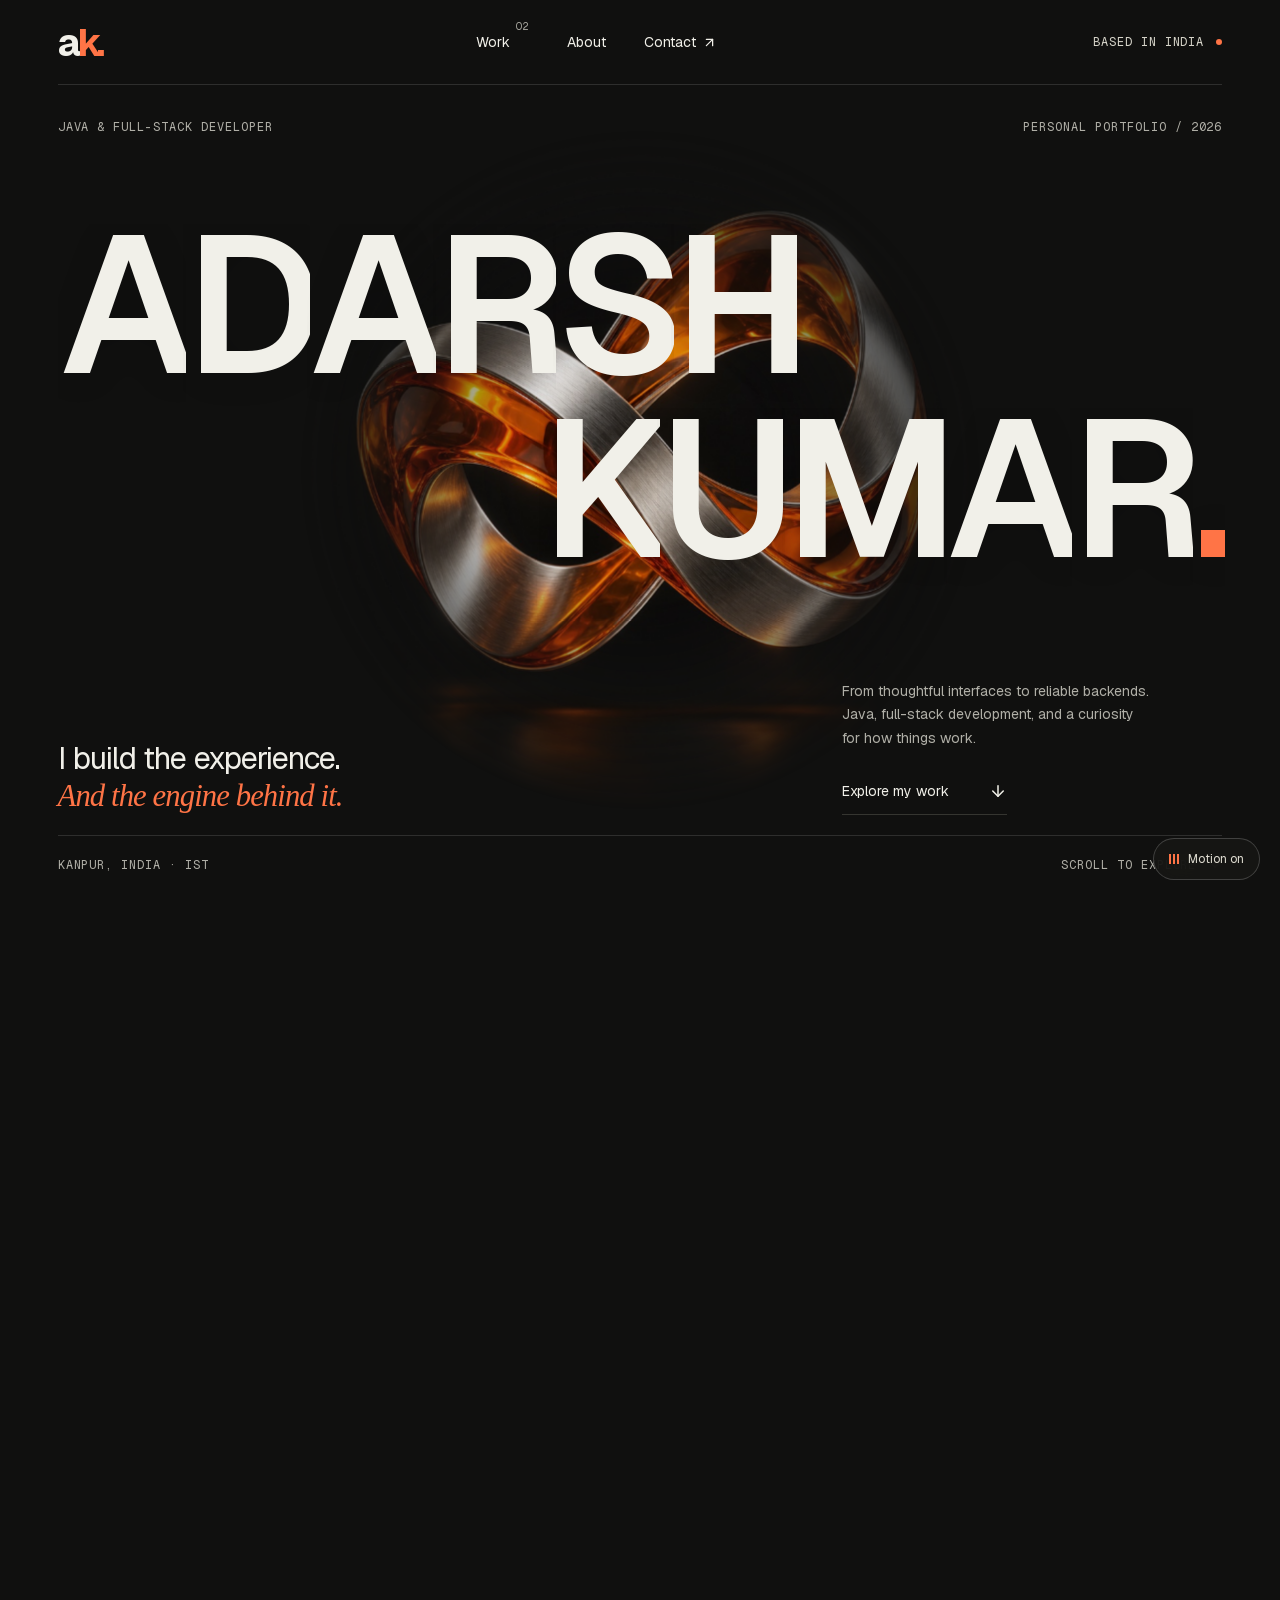
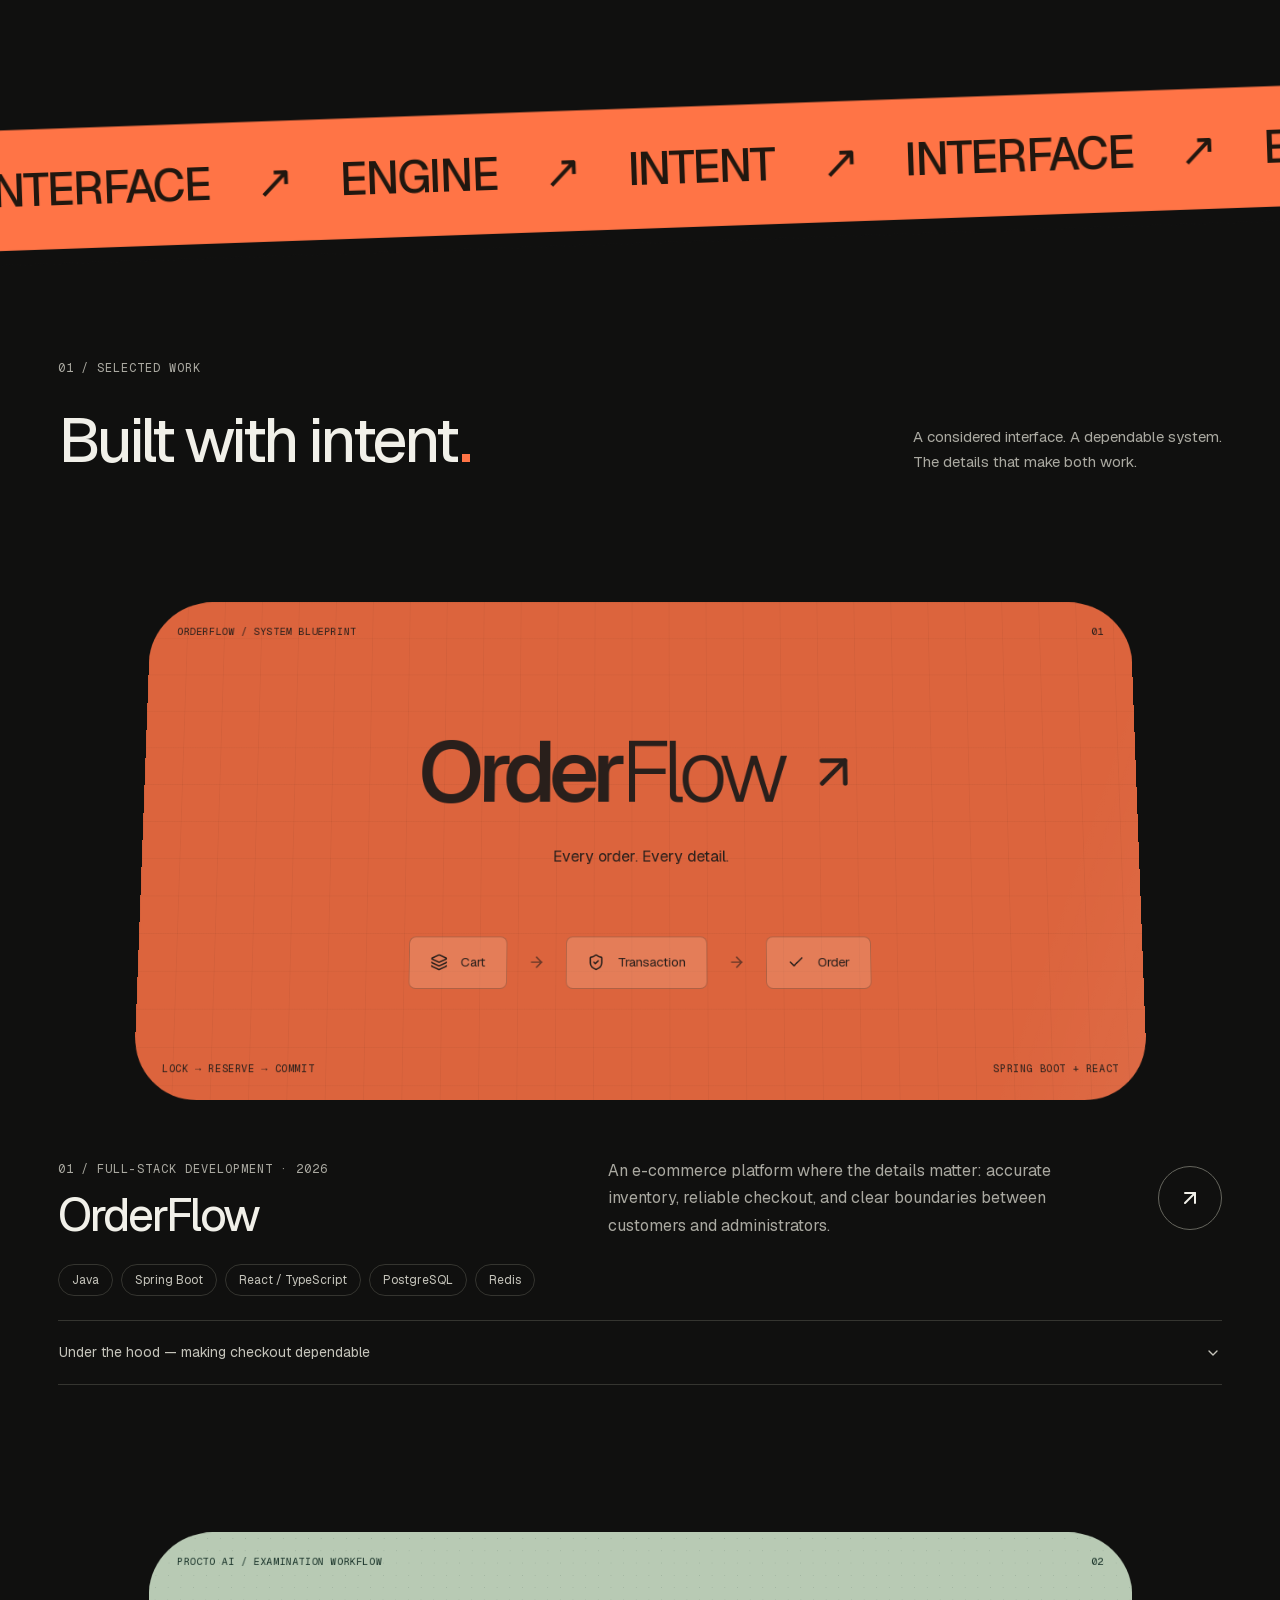
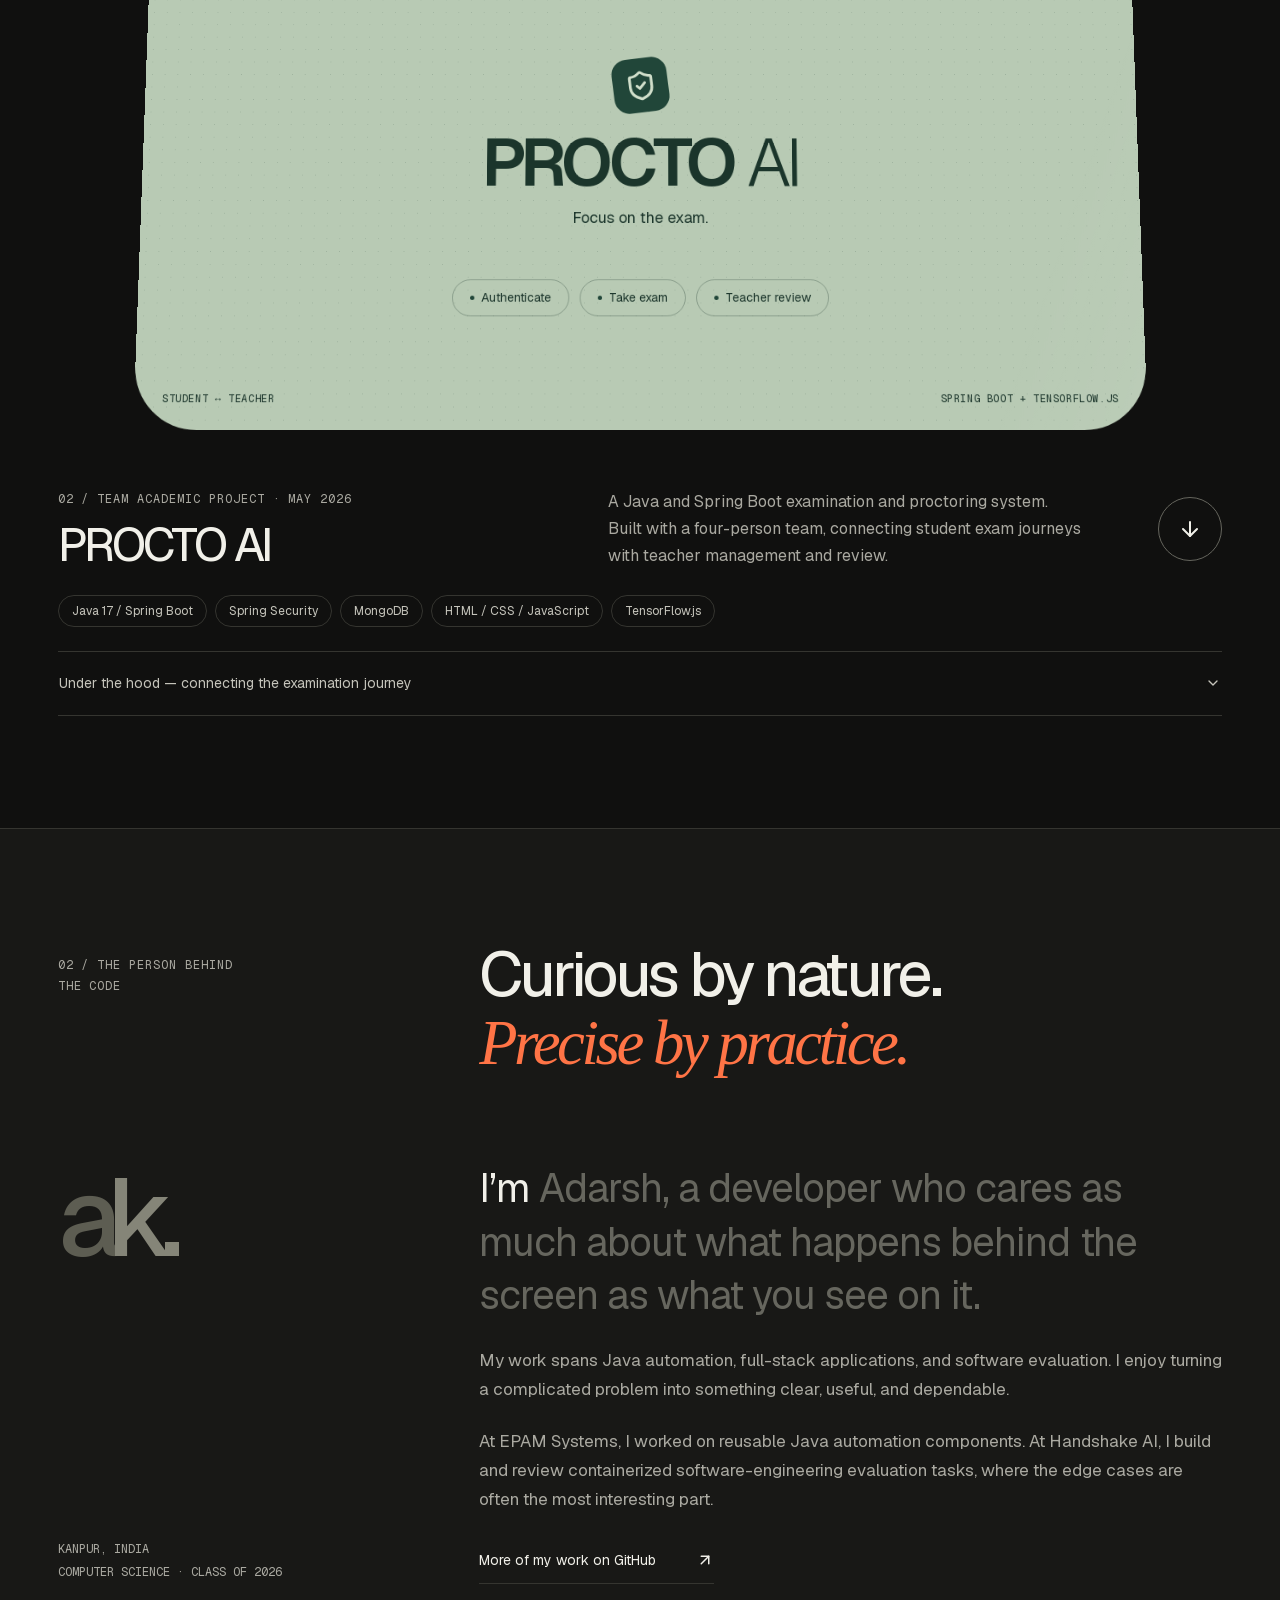
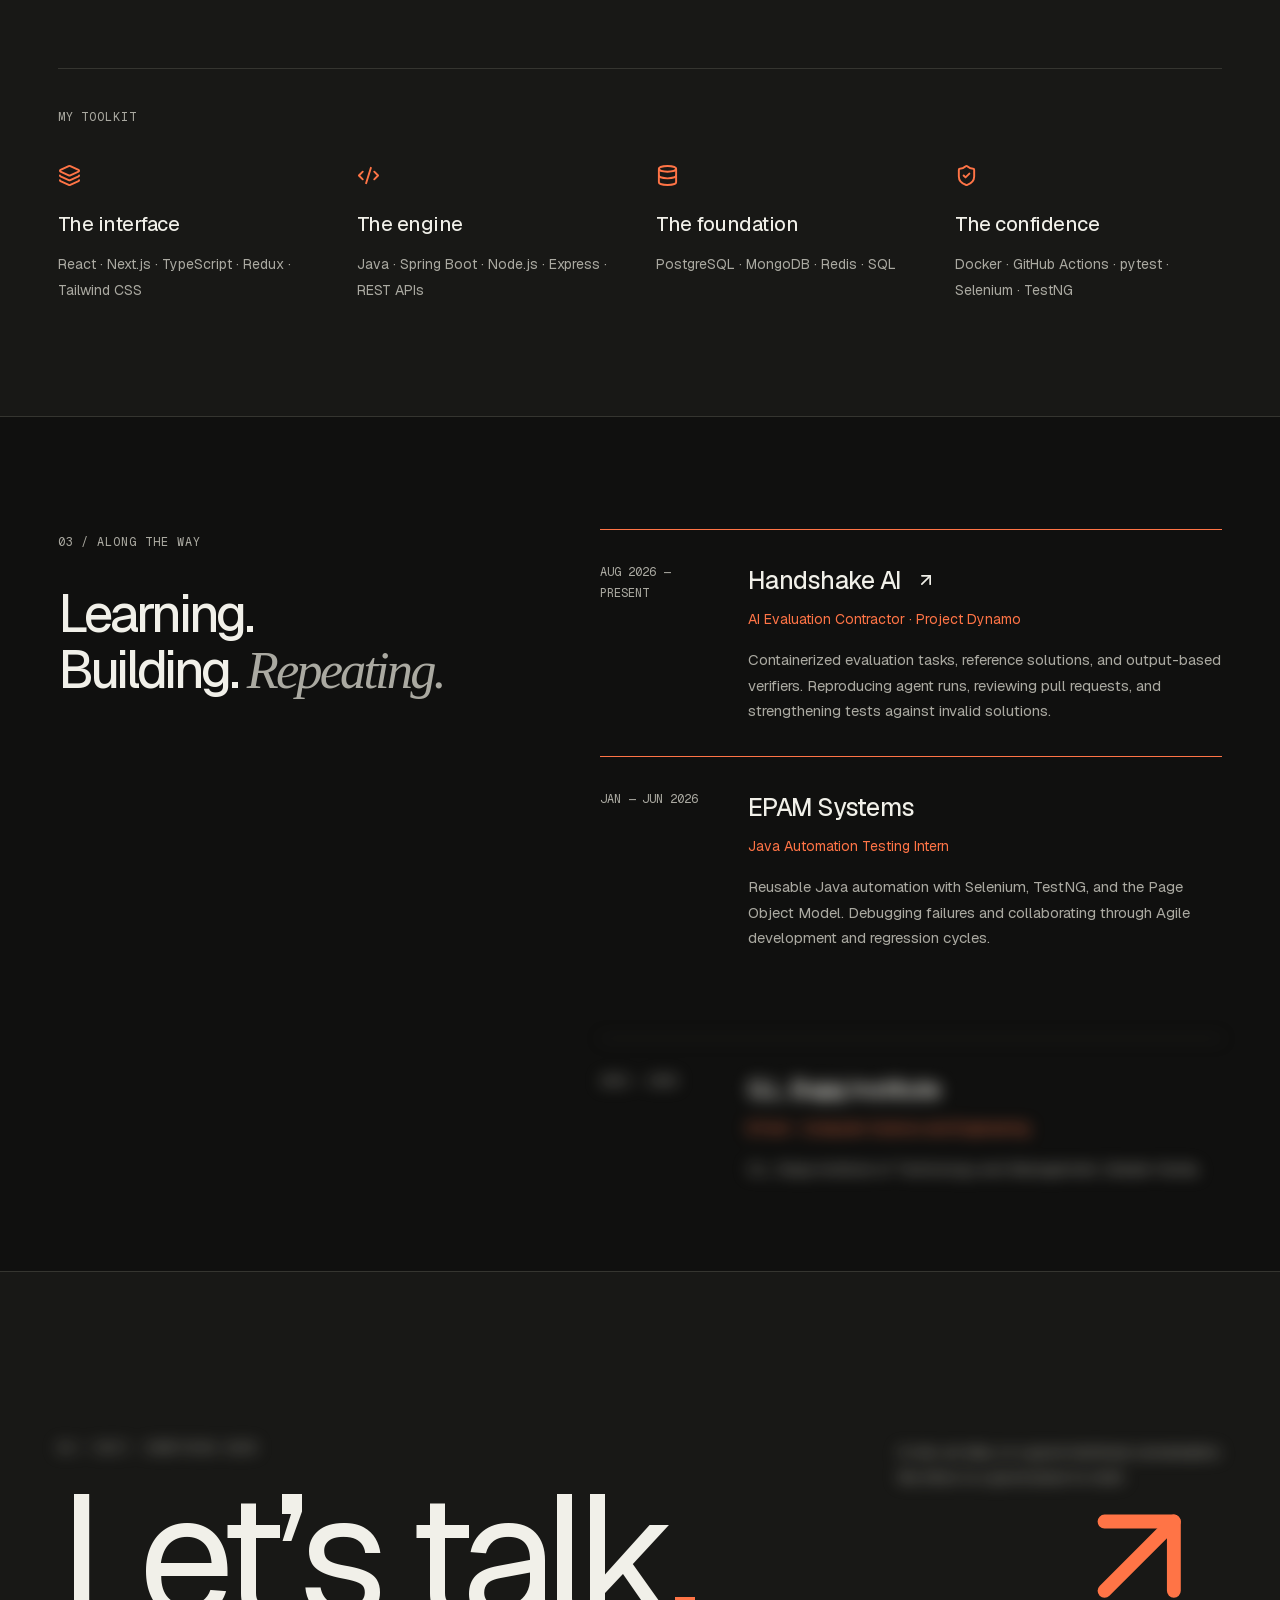
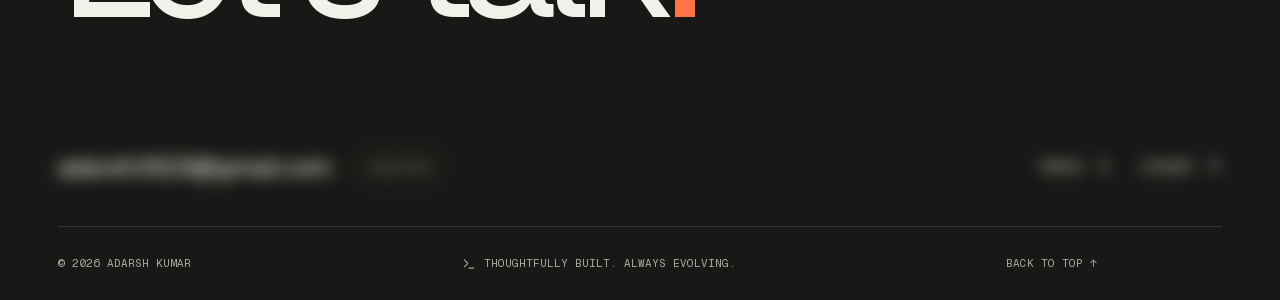
==== commit 07efc534: "Correct PROCTO AI stack to Spring Boot and vanilla JavaScript" ====
--- a/index.html
+++ b/index.html
@@ -1,4 +1,4 @@
-<!DOCTYPE html><html lang="en"><head><meta charSet="utf-8"/><meta name="viewport" content="width=device-width, initial-scale=1"/><link rel="stylesheet" href="/_next/static/css/index.BpJoAbGd.css" data-rsc-css-href="/_next/static/css/index.BpJoAbGd.css" data-precedence="vite-rsc/importer-resources"/><link rel="modulepreload" fetchPriority="low" href="/_next/static/chunks/index-D_411cLI.js"/><script src="/_next/static/chunks/rolldown-runtime-C60lm6uB.js" type="module" async=""></script><script src="/_next/static/chunks/framework-D_rUT4EX.js" type="module" async=""></script><link rel="modulepreload" href="/_next/static/chunks/layout-segment-context-CudQMjUX.js" crossorigin=""/><link rel="modulepreload" href="/_next/static/chunks/page-D1qmIlB0.js" crossorigin=""/><title>Adarsh Kumar — Java &amp; Full-Stack Developer</title><meta name="description" content="Adarsh Kumar’s personal portfolio. Java, full-stack development, reliable systems, and thoughtful interfaces. Explore OrderFlow, PROCTO AI, and my experience."/><link rel="icon" href="/favicon.svg"/><link rel="canonical" href="https://adarsx.github.io"/><script>Object.assign(((self[Symbol.for("vinext.navigationRuntime")]??={bootstrap:{routeManifest:null},functions:{}}).bootstrap.rsc??={rsc:[]}),{params:{},nav:{"pathname":"/","searchParams":[]}})</script><link rel="modulepreload" href="/_next/static/chunks/index-D_411cLI.js" />
+<!DOCTYPE html><html lang="en"><head><meta charSet="utf-8"/><meta name="viewport" content="width=device-width, initial-scale=1"/><link rel="stylesheet" href="/_next/static/css/index.BpJoAbGd.css" data-rsc-css-href="/_next/static/css/index.BpJoAbGd.css" data-precedence="vite-rsc/importer-resources"/><link rel="modulepreload" fetchPriority="low" href="/_next/static/chunks/index-DMvLxeYX.js"/><script src="/_next/static/chunks/rolldown-runtime-C60lm6uB.js" type="module" async=""></script><script src="/_next/static/chunks/framework-D_rUT4EX.js" type="module" async=""></script><link rel="modulepreload" href="/_next/static/chunks/layout-segment-context-xd9Yvriv.js" crossorigin=""/><link rel="modulepreload" href="/_next/static/chunks/page-DXC6cInt.js" crossorigin=""/><title>Adarsh Kumar — Java &amp; Full-Stack Developer</title><meta name="description" content="Adarsh Kumar’s personal portfolio. Java, full-stack development, reliable systems, and thoughtful interfaces. Explore OrderFlow, PROCTO AI, and my experience."/><link rel="icon" href="/favicon.svg"/><link rel="canonical" href="https://adarsx.github.io"/><script>Object.assign(((self[Symbol.for("vinext.navigationRuntime")]??={bootstrap:{routeManifest:null},functions:{}}).bootstrap.rsc??={rsc:[]}),{params:{},nav:{"pathname":"/","searchParams":[]}})</script><link rel="modulepreload" href="/_next/static/chunks/index-DMvLxeYX.js" />
 <link rel="preload" href="/_next/static/_vinext_fonts/geist-8ac0455e797f/geist-98bbbccb.woff2" as="font" type="font/woff2" crossorigin />
 <link rel="preload" href="/_next/static/_vinext_fonts/geist-mono-00e989178794/geist-mono-013b2f2f.woff2" as="font" type="font/woff2" crossorigin />
 <style data-vinext-fonts>/* cyrillic-ext */
@@ -128,4 +128,4 @@
 
 .__variable_geist_mono_1001rt9 { --font-geist-mono: 'Geist Mono', 'Geist Mono Fallback'; }
 </style>
-</head><body class="__variable_geist_19ysh9d __variable_geist_mono_1001rt9 antialiased"><main id="top" data-motion="off"><a href="#work" class="skip-link">Skip to selected work</a><div class="reading-progress" aria-hidden="true"></div><button class="motion-toggle" aria-pressed="false"><span class="motion-bars" aria-hidden="true"><i></i><i></i><i></i></span> Motion <!-- -->off</button><header class="site-header"><a class="wordmark" href="#top" aria-label="Adarsh Kumar home">a<span>k.</span></a><nav aria-label="Main navigation"><a href="#work">Work <sup>02</sup></a><a href="#about">About</a><a href="#contact">Contact <svg xmlns="http://www.w3.org/2000/svg" width="15" height="15" viewBox="0 0 24 24" fill="none" stroke="currentColor" stroke-width="2" stroke-linecap="round" stroke-linejoin="round" class="lucide lucide-arrow-up-right" aria-hidden="true"><path d="M7 7h10v10"></path><path d="M7 17 17 7"></path></svg></a></nav><span class="header-note">BASED IN INDIA <span class="status-dot"></span></span></header><div class="hero-chapter"><section class="hero" aria-labelledby="hero-title"><div class="hero-meta"><span>JAVA &amp; FULL-STACK DEVELOPER</span><span>PERSONAL PORTFOLIO / 2026</span></div><div class="hero-scene"><canvas class="orbit-field" aria-hidden="true"></canvas><div class="art-position"><img class="hero-art" src="/loop-art.jpg" width="1100" height="1100" alt="" fetchPriority="high"/></div></div><h1 id="hero-title" aria-label="Adarsh Kumar"><span class="name-line name-first" aria-hidden="true"><span class="letter-mask"><span class="name-letter" style="animation-delay:0.14s">A</span></span><span class="letter-mask"><span class="name-letter" style="animation-delay:0.20500000000000002s">D</span></span><span class="letter-mask"><span class="name-letter" style="animation-delay:0.27s">A</span></span><span class="letter-mask"><span class="name-letter" style="animation-delay:0.335s">R</span></span><span class="letter-mask"><span class="name-letter" style="animation-delay:0.4s">S</span></span><span class="letter-mask"><span class="name-letter" style="animation-delay:0.465s">H</span></span></span><span class="name-line name-last" aria-hidden="true"><span class="letter-mask"><span class="name-letter" style="animation-delay:0.465s">K</span></span><span class="letter-mask"><span class="name-letter" style="animation-delay:0.53s">U</span></span><span class="letter-mask"><span class="name-letter" style="animation-delay:0.595s">M</span></span><span class="letter-mask"><span class="name-letter" style="animation-delay:0.66s">A</span></span><span class="letter-mask"><span class="name-letter" style="animation-delay:0.725s">R</span></span><span class="letter-mask"><span class="name-letter name-period" style="animation-delay:0.79s">.</span></span></span></h1><div class="hero-closing" aria-hidden="true"><span>THOUGHTFUL ON THE SURFACE.</span><p>Powerful<br/><em>underneath.</em></p></div><div class="hero-bottom"><p>I build the experience.<br/><em>And the engine behind it.</em></p><div class="hero-intro"><p>From thoughtful interfaces to reliable backends.<br/>Java, full-stack development, and a curiosity<br class="desktop-break"/> for how things work.</p><a class="text-link" href="#work">Explore my work <svg xmlns="http://www.w3.org/2000/svg" width="18" height="18" viewBox="0 0 24 24" fill="none" stroke="currentColor" stroke-width="2" stroke-linecap="round" stroke-linejoin="round" class="lucide lucide-arrow-down" aria-hidden="true"><path d="M12 5v14"></path><path d="m19 12-7 7-7-7"></path></svg></a></div></div><div class="hero-foot"><span>KANPUR, INDIA · IST</span><span>SCROLL TO EXPLORE <svg xmlns="http://www.w3.org/2000/svg" width="14" height="14" viewBox="0 0 24 24" fill="none" stroke="currentColor" stroke-width="2" stroke-linecap="round" stroke-linejoin="round" class="lucide lucide-arrow-down" aria-hidden="true"><path d="M12 5v14"></path><path d="m19 12-7 7-7-7"></path></svg></span></div></section></div><div class="motion-ribbon" aria-hidden="true"><div class="ribbon-track"><span>INTERFACE <i>↗</i> ENGINE <i>↗</i> INTENT <i>↗</i></span><span>INTERFACE <i>↗</i> ENGINE <i>↗</i> INTENT <i>↗</i></span><span>INTERFACE <i>↗</i> ENGINE <i>↗</i> INTENT <i>↗</i></span><span>INTERFACE <i>↗</i> ENGINE <i>↗</i> INTENT <i>↗</i></span></div></div><section id="work" class="section work-section" aria-labelledby="work-title"><div class="section-heading"><span class="eyebrow">01 / SELECTED WORK</span><h2 id="work-title">Built with intent<span>.</span></h2><p>A considered interface. A dependable system.<br/>The details that make both work.</p></div><article class="project"><div class="project-visual order-visual" aria-label="OrderFlow checkout architecture"><div class="visual-top"><span>ORDERFLOW / SYSTEM BLUEPRINT</span><span>01</span></div><div class="order-word">Order<span>Flow</span><svg xmlns="http://www.w3.org/2000/svg" width="24" height="24" viewBox="0 0 24 24" fill="none" stroke="currentColor" stroke-width="2" stroke-linecap="round" stroke-linejoin="round" class="lucide lucide-arrow-up-right" aria-hidden="true"><path d="M7 7h10v10"></path><path d="M7 17 17 7"></path></svg></div><p class="visual-tagline">Every order. Every detail.</p><div class="flow-diagram"><div><svg xmlns="http://www.w3.org/2000/svg" width="24" height="24" viewBox="0 0 24 24" fill="none" stroke="currentColor" stroke-width="2" stroke-linecap="round" stroke-linejoin="round" class="lucide lucide-layers" aria-hidden="true"><path d="M12.83 2.18a2 2 0 0 0-1.66 0L2.6 6.08a1 1 0 0 0 0 1.83l8.58 3.91a2 2 0 0 0 1.66 0l8.58-3.9a1 1 0 0 0 0-1.83z"></path><path d="M2 12a1 1 0 0 0 .58.91l8.6 3.91a2 2 0 0 0 1.65 0l8.58-3.9A1 1 0 0 0 22 12"></path><path d="M2 17a1 1 0 0 0 .58.91l8.6 3.91a2 2 0 0 0 1.65 0l8.58-3.9A1 1 0 0 0 22 17"></path></svg><span>Cart</span></div><svg xmlns="http://www.w3.org/2000/svg" width="24" height="24" viewBox="0 0 24 24" fill="none" stroke="currentColor" stroke-width="2" stroke-linecap="round" stroke-linejoin="round" class="lucide lucide-arrow-right flow-arrow" aria-hidden="true"><path d="M5 12h14"></path><path d="m12 5 7 7-7 7"></path></svg><div><svg xmlns="http://www.w3.org/2000/svg" width="24" height="24" viewBox="0 0 24 24" fill="none" stroke="currentColor" stroke-width="2" stroke-linecap="round" stroke-linejoin="round" class="lucide lucide-shield-check" aria-hidden="true"><path d="M20 13c0 5-3.5 7.5-7.66 8.95a1 1 0 0 1-.67-.01C7.5 20.5 4 18 4 13V6a1 1 0 0 1 1-1c2 0 4.5-1.2 6.24-2.72a1.17 1.17 0 0 1 1.52 0C14.51 3.81 17 5 19 5a1 1 0 0 1 1 1z"></path><path d="m9 12 2 2 4-4"></path></svg><span>Transaction</span></div><svg xmlns="http://www.w3.org/2000/svg" width="24" height="24" viewBox="0 0 24 24" fill="none" stroke="currentColor" stroke-width="2" stroke-linecap="round" stroke-linejoin="round" class="lucide lucide-arrow-right flow-arrow" aria-hidden="true"><path d="M5 12h14"></path><path d="m12 5 7 7-7 7"></path></svg><div><svg xmlns="http://www.w3.org/2000/svg" width="24" height="24" viewBox="0 0 24 24" fill="none" stroke="currentColor" stroke-width="2" stroke-linecap="round" stroke-linejoin="round" class="lucide lucide-check" aria-hidden="true"><path d="M20 6 9 17l-5-5"></path></svg><span>Order</span></div></div><div class="visual-bottom"><span>LOCK → RESERVE → COMMIT</span><span>SPRING BOOT + REACT</span></div></div><div class="project-info"><div><span class="eyebrow">01 / FULL-STACK DEVELOPMENT · 2026</span><h3>OrderFlow</h3></div><p>An e-commerce platform where the details matter: accurate inventory, reliable checkout, and clear boundaries between customers and administrators.</p><a class="round-link" href="https://github.com/adarsx/orderflow" target="_blank" rel="noreferrer" aria-label="View OrderFlow source on GitHub"><svg xmlns="http://www.w3.org/2000/svg" width="24" height="24" viewBox="0 0 24 24" fill="none" stroke="currentColor" stroke-width="2" stroke-linecap="round" stroke-linejoin="round" class="lucide lucide-arrow-up-right" aria-hidden="true"><path d="M7 7h10v10"></path><path d="M7 17 17 7"></path></svg></a></div><div class="project-tags"><span>Java</span><span>Spring Boot</span><span>React / TypeScript</span><span>PostgreSQL</span><span>Redis</span></div><div data-orientation="vertical" data-slot="accordion" class="flex w-full flex-col project-story"><div data-orientation="vertical" data-hidden="" data-index="-1" data-closed="" data-slot="accordion-item" class="not-last:border-b"><h3 data-orientation="vertical" data-hidden="" data-index="-1" data-closed="" class="flex"><button type="button" data-value="" data-orientation="vertical" data-hidden="" data-index="-1" tabindex="0" aria-disabled="false" aria-expanded="false" id="base-ui-_R_14tiH2_" data-slot="accordion-trigger" class="focus-visible:ring-ring/50 focus-visible:border-ring focus-visible:after:border-ring **:data-[slot=accordion-trigger-icon]:text-muted-foreground rounded-lg py-2.5 text-left text-sm font-medium hover:underline focus-visible:ring-3 **:data-[slot=accordion-trigger-icon]:ml-auto **:data-[slot=accordion-trigger-icon]:size-4 group/accordion-trigger relative flex flex-1 items-start justify-between border border-transparent transition-all outline-none aria-disabled:pointer-events-none aria-disabled:opacity-50 story-trigger">Under the hood — making checkout dependable<svg xmlns="http://www.w3.org/2000/svg" width="24" height="24" viewBox="0 0 24 24" fill="none" stroke="currentColor" stroke-width="2" stroke-linecap="round" stroke-linejoin="round" class="lucide lucide-chevron-down pointer-events-none shrink-0 group-aria-expanded/accordion-trigger:hidden" aria-hidden="true" data-slot="accordion-trigger-icon"><path d="m6 9 6 6 6-6"></path></svg><svg xmlns="http://www.w3.org/2000/svg" width="24" height="24" viewBox="0 0 24 24" fill="none" stroke="currentColor" stroke-width="2" stroke-linecap="round" stroke-linejoin="round" class="lucide lucide-chevron-up pointer-events-none hidden shrink-0 group-aria-expanded/accordion-trigger:inline" aria-hidden="true" data-slot="accordion-trigger-icon"><path d="m18 15-6-6-6 6"></path></svg></button></h3></div></div></article><article class="project second-project"><div class="project-visual procto-visual" aria-label="PROCTO AI examination workflow"><div class="visual-top"><span>PROCTO AI / EXAMINATION WORKFLOW</span><span>02</span></div><div class="procto-center"><div class="procto-monogram"><svg xmlns="http://www.w3.org/2000/svg" width="38" height="38" viewBox="0 0 24 24" fill="none" stroke="currentColor" stroke-width="2" stroke-linecap="round" stroke-linejoin="round" class="lucide lucide-shield-check" aria-hidden="true"><path d="M20 13c0 5-3.5 7.5-7.66 8.95a1 1 0 0 1-.67-.01C7.5 20.5 4 18 4 13V6a1 1 0 0 1 1-1c2 0 4.5-1.2 6.24-2.72a1.17 1.17 0 0 1 1.52 0C14.51 3.81 17 5 19 5a1 1 0 0 1 1 1z"></path><path d="m9 12 2 2 4-4"></path></svg></div><div class="procto-word">PROCTO<span> AI</span></div><p>Focus on the exam.</p></div><div class="exam-flow"><span><span class="tiny-dot"></span> Authenticate</span><span><span class="tiny-dot"></span> Take exam</span><span><span class="tiny-dot"></span> Faculty review</span></div><div class="visual-bottom"><span>STUDENT ↔ FACULTY</span><span>MERN + TENSORFLOW.JS</span></div></div><div class="project-info"><div><span class="eyebrow">02 / TEAM ACADEMIC PROJECT · MAY 2026</span><h3>PROCTO AI</h3></div><p>An online examination and proctoring system. Built with a four-person team, connecting student exam journeys with faculty management and review.</p><a class="round-link" href="#procto-details" aria-label="Read about my contribution to PROCTO AI"><svg xmlns="http://www.w3.org/2000/svg" width="24" height="24" viewBox="0 0 24 24" fill="none" stroke="currentColor" stroke-width="2" stroke-linecap="round" stroke-linejoin="round" class="lucide lucide-arrow-down" aria-hidden="true"><path d="M12 5v14"></path><path d="m19 12-7 7-7-7"></path></svg></a></div><div class="project-tags"><span>React / Redux</span><span>Node.js</span><span>Express</span><span>MongoDB</span><span>TensorFlow.js</span></div><div id="procto-details"><div data-orientation="vertical" data-slot="accordion" class="flex w-full flex-col project-story"><div data-orientation="vertical" data-hidden="" data-index="-1" data-closed="" data-slot="accordion-item" class="not-last:border-b"><h3 data-orientation="vertical" data-hidden="" data-index="-1" data-closed="" class="flex"><button type="button" data-value="" data-orientation="vertical" data-hidden="" data-index="-1" tabindex="0" aria-disabled="false" aria-expanded="false" id="base-ui-_R_16tiH2_" data-slot="accordion-trigger" class="focus-visible:ring-ring/50 focus-visible:border-ring focus-visible:after:border-ring **:data-[slot=accordion-trigger-icon]:text-muted-foreground rounded-lg py-2.5 text-left text-sm font-medium hover:underline focus-visible:ring-3 **:data-[slot=accordion-trigger-icon]:ml-auto **:data-[slot=accordion-trigger-icon]:size-4 group/accordion-trigger relative flex flex-1 items-start justify-between border border-transparent transition-all outline-none aria-disabled:pointer-events-none aria-disabled:opacity-50 story-trigger">My contribution — connecting the examination journey<svg xmlns="http://www.w3.org/2000/svg" width="24" height="24" viewBox="0 0 24 24" fill="none" stroke="currentColor" stroke-width="2" stroke-linecap="round" stroke-linejoin="round" class="lucide lucide-chevron-down pointer-events-none shrink-0 group-aria-expanded/accordion-trigger:hidden" aria-hidden="true" data-slot="accordion-trigger-icon"><path d="m6 9 6 6 6-6"></path></svg><svg xmlns="http://www.w3.org/2000/svg" width="24" height="24" viewBox="0 0 24 24" fill="none" stroke="currentColor" stroke-width="2" stroke-linecap="round" stroke-linejoin="round" class="lucide lucide-chevron-up pointer-events-none hidden shrink-0 group-aria-expanded/accordion-trigger:inline" aria-hidden="true" data-slot="accordion-trigger-icon"><path d="m18 15-6-6-6 6"></path></svg></button></h3></div></div></div></article></section><section id="about" class="section about-section" aria-labelledby="about-title"><div class="about-heading"><span class="eyebrow">02 / THE PERSON BEHIND THE CODE</span><h2 id="about-title">Curious by nature.<br/><em>Precise by practice.</em></h2></div><div class="about-body"><div class="about-label"><span class="mini-mark">a<span>k.</span></span><span>KANPUR, INDIA<br/>COMPUTER SCIENCE · CLASS OF 2026</span></div><div><p class="about-lead"><span class="read-word">I’m<!-- --> </span><span class="read-word">Adarsh,<!-- --> </span><span class="read-word">a<!-- --> </span><span class="read-word">developer<!-- --> </span><span class="read-word">who<!-- --> </span><span class="read-word">cares<!-- --> </span><span class="read-word">as<!-- --> </span><span class="read-word">much<!-- --> </span><span class="read-word">about<!-- --> </span><span class="read-word">what<!-- --> </span><span class="read-word">happens<!-- --> </span><span class="read-word">behind<!-- --> </span><span class="read-word">the<!-- --> </span><span class="read-word">screen<!-- --> </span><span class="read-word">as<!-- --> </span><span class="read-word">what<!-- --> </span><span class="read-word">you<!-- --> </span><span class="read-word">see<!-- --> </span><span class="read-word">on<!-- --> </span><span class="read-word">it.<!-- --> </span></p><p class="about-text">My work spans Java automation, full-stack applications, and software evaluation. I enjoy turning a complicated problem into something clear, useful, and dependable.</p><p class="about-text">At EPAM Systems, I worked on reusable Java automation components. At Handshake AI, I build and review containerized software-engineering evaluation tasks, where the edge cases are often the most interesting part.</p><a class="text-link" href="https://github.com/adarsx" target="_blank" rel="noreferrer">More of my work on GitHub <svg xmlns="http://www.w3.org/2000/svg" width="18" height="18" viewBox="0 0 24 24" fill="none" stroke="currentColor" stroke-width="2" stroke-linecap="round" stroke-linejoin="round" class="lucide lucide-arrow-up-right" aria-hidden="true"><path d="M7 7h10v10"></path><path d="M7 17 17 7"></path></svg></a></div></div><div class="toolkit"><span class="eyebrow">MY TOOLKIT</span><div class="skill-grid"><div class="skill"><svg xmlns="http://www.w3.org/2000/svg" width="23" height="23" viewBox="0 0 24 24" fill="none" stroke="currentColor" stroke-width="2" stroke-linecap="round" stroke-linejoin="round" class="lucide lucide-layers" aria-hidden="true"><path d="M12.83 2.18a2 2 0 0 0-1.66 0L2.6 6.08a1 1 0 0 0 0 1.83l8.58 3.91a2 2 0 0 0 1.66 0l8.58-3.9a1 1 0 0 0 0-1.83z"></path><path d="M2 12a1 1 0 0 0 .58.91l8.6 3.91a2 2 0 0 0 1.65 0l8.58-3.9A1 1 0 0 0 22 12"></path><path d="M2 17a1 1 0 0 0 .58.91l8.6 3.91a2 2 0 0 0 1.65 0l8.58-3.9A1 1 0 0 0 22 17"></path></svg><h3>The interface</h3><p>React · Next.js · TypeScript · Redux · Tailwind CSS</p></div><div class="skill"><svg xmlns="http://www.w3.org/2000/svg" width="23" height="23" viewBox="0 0 24 24" fill="none" stroke="currentColor" stroke-width="2" stroke-linecap="round" stroke-linejoin="round" class="lucide lucide-code-xml" aria-hidden="true"><path d="m18 16 4-4-4-4"></path><path d="m6 8-4 4 4 4"></path><path d="m14.5 4-5 16"></path></svg><h3>The engine</h3><p>Java · Spring Boot · Node.js · Express · REST APIs</p></div><div class="skill"><svg xmlns="http://www.w3.org/2000/svg" width="23" height="23" viewBox="0 0 24 24" fill="none" stroke="currentColor" stroke-width="2" stroke-linecap="round" stroke-linejoin="round" class="lucide lucide-database" aria-hidden="true"><ellipse cx="12" cy="5" rx="9" ry="3"></ellipse><path d="M3 5V19A9 3 0 0 0 21 19V5"></path><path d="M3 12A9 3 0 0 0 21 12"></path></svg><h3>The foundation</h3><p>PostgreSQL · MongoDB · Redis · SQL</p></div><div class="skill"><svg xmlns="http://www.w3.org/2000/svg" width="23" height="23" viewBox="0 0 24 24" fill="none" stroke="currentColor" stroke-width="2" stroke-linecap="round" stroke-linejoin="round" class="lucide lucide-shield-check" aria-hidden="true"><path d="M20 13c0 5-3.5 7.5-7.66 8.95a1 1 0 0 1-.67-.01C7.5 20.5 4 18 4 13V6a1 1 0 0 1 1-1c2 0 4.5-1.2 6.24-2.72a1.17 1.17 0 0 1 1.52 0C14.51 3.81 17 5 19 5a1 1 0 0 1 1 1z"></path><path d="m9 12 2 2 4-4"></path></svg><h3>The confidence</h3><p>Docker · GitHub Actions · pytest · Selenium · TestNG</p></div></div></div></section><section id="experience" class="section experience-section" aria-labelledby="experience-title"><div class="experience-heading"><span class="eyebrow">03 / ALONG THE WAY</span><h2 id="experience-title">Learning.<br/>Building. <em>Repeating.</em></h2></div><div class="timeline"><article><span class="timeline-date">AUG 2026 — PRESENT</span><div><h3>Handshake AI <svg xmlns="http://www.w3.org/2000/svg" width="20" height="20" viewBox="0 0 24 24" fill="none" stroke="currentColor" stroke-width="2" stroke-linecap="round" stroke-linejoin="round" class="lucide lucide-arrow-up-right" aria-hidden="true"><path d="M7 7h10v10"></path><path d="M7 17 17 7"></path></svg></h3><span class="role">AI Evaluation Contractor · Project Dynamo</span><p>Containerized evaluation tasks, reference solutions, and output-based verifiers. Reproducing agent runs, reviewing pull requests, and strengthening tests against invalid solutions.</p></div></article><article><span class="timeline-date">JAN — JUN 2026</span><div><h3>EPAM Systems</h3><span class="role">Java Automation Testing Intern</span><p>Reusable Java automation with Selenium, TestNG, and the Page Object Model. Debugging failures and collaborating through Agile development and regression cycles.</p></div></article><article><span class="timeline-date">2022 — 2026</span><div><h3>G.L. Bajaj Institute</h3><span class="role">B.Tech · Computer Science and Engineering</span><p>G.L. Bajaj Institute of Technology and Management, Greater Noida.</p></div></article></div></section><footer id="contact" class="section contact-section"><div class="contact-top"><span class="eyebrow">04 / NEXT, SOMETHING GOOD</span><p>A role, an idea, or a good technical conversation.<br/>My inbox is a good place to start.</p></div><a class="contact-heading" href="mailto:adarsh0628@gmail.com">Let’s talk<span>.</span><svg xmlns="http://www.w3.org/2000/svg" width="24" height="24" viewBox="0 0 24 24" fill="none" stroke="currentColor" stroke-width="2" stroke-linecap="round" stroke-linejoin="round" class="lucide lucide-arrow-up-right" aria-hidden="true"><path d="M7 7h10v10"></path><path d="M7 17 17 7"></path></svg></a><div class="contact-links"><div class="email-group"><a class="email-link" href="mailto:adarsh0628@gmail.com">adarsh0628@gmail.com</a><button class="copy-button" aria-label="Copy email address">Copy email</button><span role="status" class="copy-status"></span></div><div class="socials"><a href="https://github.com/adarsx" target="_blank" rel="noreferrer">GitHub <svg xmlns="http://www.w3.org/2000/svg" width="17" height="17" viewBox="0 0 24 24" fill="none" stroke="currentColor" stroke-width="2" stroke-linecap="round" stroke-linejoin="round" class="lucide lucide-arrow-up-right" aria-hidden="true"><path d="M7 7h10v10"></path><path d="M7 17 17 7"></path></svg></a><a href="https://www.linkedin.com/in/adarsh-kumar-4a9742259" target="_blank" rel="noreferrer">LinkedIn <svg xmlns="http://www.w3.org/2000/svg" width="17" height="17" viewBox="0 0 24 24" fill="none" stroke="currentColor" stroke-width="2" stroke-linecap="round" stroke-linejoin="round" class="lucide lucide-arrow-up-right" aria-hidden="true"><path d="M7 7h10v10"></path><path d="M7 17 17 7"></path></svg></a></div></div><div class="footer-bottom"><span>© 2026 ADARSH KUMAR</span><span class="footer-signature"><svg xmlns="http://www.w3.org/2000/svg" width="14" height="14" viewBox="0 0 24 24" fill="none" stroke="currentColor" stroke-width="2" stroke-linecap="round" stroke-linejoin="round" class="lucide lucide-terminal" aria-hidden="true"><path d="M12 19h8"></path><path d="m4 17 6-6-6-6"></path></svg> THOUGHTFULLY BUILT. ALWAYS EVOLVING.</span><a href="#top">BACK TO TOP ↑</a></div></footer></main><script type="module" src="/_next/static/chunks/index-D_411cLI.js" id="_R_" async=""></script><script>((self[Symbol.for("vinext.navigationRuntime")]??={bootstrap:{routeManifest:null},functions:{}}).bootstrap.rsc??={rsc:[]}).rsc.push("2:I[\"8c0f216c4604\",[],\"Children\",1]\n")</script><script>((self[Symbol.for("vinext.navigationRuntime")]??={bootstrap:{routeManifest:null},functions:{}}).bootstrap.rsc??={rsc:[]}).rsc.push("3:I[\"593f344dc510\",[],\"GlobalErrorBoundary\",1]\n")</script><script>((self[Symbol.for("vinext.navigationRuntime")]??={bootstrap:{routeManifest:null},functions:{}}).bootstrap.rsc??={rsc:[]}).rsc.push("4:I[\"0b874ad30386\",[],\"default\",1]\n")</script><script>((self[Symbol.for("vinext.navigationRuntime")]??={bootstrap:{routeManifest:null},functions:{}}).bootstrap.rsc??={rsc:[]}).rsc.push("5:I[\"593f344dc510\",[],\"ErrorBoundary\",1]\n")</script><script>((self[Symbol.for("vinext.navigationRuntime")]??={bootstrap:{routeManifest:null},functions:{}}).bootstrap.rsc??={rsc:[]}).rsc.push("6:I[\"15c18cfaeeff\",[],\"LayoutSegmentProvider\",1]\n")</script><script>((self[Symbol.for("vinext.navigationRuntime")]??={bootstrap:{routeManifest:null},functions:{}}).bootstrap.rsc??={rsc:[]}).rsc.push("7:I[\"8c0f216c4604\",[],\"Slot\",1]\n")</script><script>((self[Symbol.for("vinext.navigationRuntime")]??={bootstrap:{routeManifest:null},functions:{}}).bootstrap.rsc??={rsc:[]}).rsc.push("8:I[\"593f344dc510\",[],\"NotFoundBoundary\",1]\n")</script><script>((self[Symbol.for("vinext.navigationRuntime")]??={bootstrap:{routeManifest:null},functions:{}}).bootstrap.rsc??={rsc:[]}).rsc.push("9:I[\"9276801271d6\",[],\"AppRouterScrollTarget\",1]\n")</script><script>((self[Symbol.for("vinext.navigationRuntime")]??={bootstrap:{routeManifest:null},functions:{}}).bootstrap.rsc??={rsc:[]}).rsc.push("a:I[\"593f344dc510\",[],\"RedirectBoundary\",1]\n")</script><script>((self[Symbol.for("vinext.navigationRuntime")]??={bootstrap:{routeManifest:null},functions:{}}).bootstrap.rsc??={rsc:[]}).rsc.push(":HL[\"/_next/static/css/index.BpJoAbGd.css\",\"style\"     ]\n")</script><script>((self[Symbol.for("vinext.navigationRuntime")]??={bootstrap:{routeManifest:null},functions:{}}).bootstrap.rsc??={rsc:[]}).rsc.push("0:{\"page:/\":\"$L1\",\"layout:/\":[[[\"$\",\"link\",\"css:/_next/static/css/index.BpJoAbGd.css\",{\"rel\":\"stylesheet\",\"precedence\":\"vite-rsc/importer-resources\",\"href\":\"/_next/static/css/index.BpJoAbGd.css\",\"data-rsc-css-href\":\"/_next/static/css/index.BpJoAbGd.css\"}],\"$undefined\"],[\"$\",\"html\",null,{\"lang\":\"en\",\"children\":[\"$\",\"body\",null,{\"className\":\"__variable_geist_19ysh9d __variable_geist_mono_1001rt9 antialiased\",\"children\":[\"$\",\"$L2\",null,{}]}]}]],\"route:/\":[[[\"$\",\"meta\",null,{\"charSet\":\"utf-8\"}],[[\"$\",\"title\",\"0\",{\"children\":\"Adarsh Kumar — Java \u0026 Full-Stack Developer\"}],[\"$\",\"meta\",\"1\",{\"name\":\"description\",\"content\":\"Adarsh Kumar’s personal portfolio. Java, full-stack development, reliable systems, and thoughtful interfaces. Explore OrderFlow, PROCTO AI, and my experience.\"}],[\"$\",\"link\",\"2\",{\"data-vinext-streamed-icon\":\"$undefined\",\"rel\":\"icon\",\"href\":\"/favicon.svg\",\"type\":\"$undefined\",\"sizes\":\"$undefined\",\"color\":\"$undefined\",\"media\":\"$undefined\",\"fetchPriority\":\"$undefined\"}],[\"$\",\"link\",\"3\",{\"rel\":\"canonical\",\"href\":\"https://adarsx.github.io\"}]],[[\"$\",\"meta\",\"0\",{\"name\":\"viewport\",\"content\":\"width=device-width, initial-scale=1\"}]]],[\"$\",\"$L3\",null,{\"fallback\":\"$4\",\"children\":[\"$\",\"$L5\",null,{\"fallback\":\"$4\",\"children\":[\"$\",\"$L6\",null,{\"providerId\":\"layout:/\",\"segmentMap\":{\"children\":[]},\"children\":[\"$\",\"$L7\",null,{\"id\":\"layout:/\",\"parallelSlots\":\"$undefined\",\"children\":[\"$\",\"$L8\",null,{\"resetKey\":\"\",\"fallback\":[[\"$\",\"title\",null,{\"children\":\"404: This page could not be found.\"}],[\"$\",\"div\",null,{\"style\":{\"fontFamily\":\"system-ui,\\\"Segoe UI\\\",Roboto,Helvetica,Arial,sans-serif,\\\"Apple Color Emoji\\\",\\\"Segoe UI Emoji\\\"\",\"height\":\"100vh\",\"textAlign\":\"center\",\"display\":\"flex\",\"flexDirection\":\"column\",\"alignItems\":\"center\",\"justifyContent\":\"center\"},\"children\":[\"$\",\"div\",null,{\"children\":[[\"$\",\"style\",null,{\"dangerouslySetInnerHTML\":{\"__html\":\"body{color:#000;background:#fff;margin:0}.next-error-h1{border-right:1px solid rgba(0,0,0,.3)}@media (prefers-color-scheme:dark){body{color:#fff;background:#000}.next-error-h1{border-right:1px solid rgba(255,255,255,.3)}}\"}}],[\"$\",\"h1\",null,{\"className\":\"next-error-h1\",\"style\":{\"display\":\"inline-block\",\"margin\":\"0 20px 0 0\",\"padding\":\"0 23px 0 0\",\"fontSize\":24,\"fontWeight\":500,\"verticalAlign\":\"top\",\"lineHeight\":\"49px\"},\"children\":404}],[\"$\",\"div\",null,{\"style\":{\"display\":\"inline-block\"},\"children\":[\"$\",\"h2\",null,{\"style\":{\"fontSize\":14,\"fontWeight\":400,\"lineHeight\":\"49px\",\"margin\":0},\"children\":\"This page could not be found.\"}]}]]}]}]],\"children\":[\"$\",\"$L9\",null,{\"children\":[\"$\",\"$La\",null,{\"children\":[[\"$\",\"$L6\",null,{\"providerId\":\"page:/\",\"segmentMap\":{\"children\":[\"__PAGE__\"]},\"children\":[\"$\",\"$L7\",null,{\"id\":\"page:/\"}]}],null]}]}]}]}]}]}]}],null,null],\"__route\":\"route:/\",\"__interceptionContext\":null,\"__layoutIds\":[\"layout:/\"],\"__rootLayout\":\"/\",\"__bfcacheSegmentIdentities\":{\"layout:/\":\"[\\\"layout\\\",\\\"layout:/\\\",\\\"root-boundary:/\\\",\\\"\\\"]\",\"page:/\":\"[\\\"page\\\",\\\"page:/\\\",\\\"root-boundary:/\\\",\\\"\\\"]\"},\"__srcPage\":[\"page\"],\"__layoutFlags\":{\"layout:/\":\"s\"},\"__artifactCompatibility\":{\"schemaVersion\":1,\"graphVersion\":\"app-route-graph:1177fd80f83fa7b0\",\"deploymentVersion\":\"f656c24b-386c-46b3-9280-199ba02e72ff\",\"appElementsSchemaVersion\":1,\"rscPayloadSchemaVersion\":1,\"rootBoundaryId\":\"/\",\"renderEpoch\":null}}\n")</script><script>((self[Symbol.for("vinext.navigationRuntime")]??={bootstrap:{routeManifest:null},functions:{}}).bootstrap.rsc??={rsc:[]}).rsc.push("b:I[\"6efdf509a785\",[],\"default\",1]\n")</script><script>((self[Symbol.for("vinext.navigationRuntime")]??={bootstrap:{routeManifest:null},functions:{}}).bootstrap.rsc??={rsc:[]}).rsc.push("1:[\"$\",\"$Lb\",null,{\"params\":\"$@c\",\"searchParams\":\"$@d\"}]\n")</script><script>((self[Symbol.for("vinext.navigationRuntime")]??={bootstrap:{routeManifest:null},functions:{}}).bootstrap.rsc??={rsc:[]}).rsc.push("c:{}\n")</script><script>((self[Symbol.for("vinext.navigationRuntime")]??={bootstrap:{routeManifest:null},functions:{}}).bootstrap.rsc??={rsc:[]}).rsc.push("d:{}\n")</script><script>Object.assign(((self[Symbol.for("vinext.navigationRuntime")]??={bootstrap:{routeManifest:null},functions:{}}).bootstrap.rsc??={rsc:[]}),{"initialCacheKind":"dynamic"});((self[Symbol.for("vinext.navigationRuntime")]??={bootstrap:{routeManifest:null},functions:{}}).bootstrap.rsc??={rsc:[]}).done=true</script></body></html>+</head><body class="__variable_geist_19ysh9d __variable_geist_mono_1001rt9 antialiased"><main id="top" data-motion="off"><a href="#work" class="skip-link">Skip to selected work</a><div class="reading-progress" aria-hidden="true"></div><button class="motion-toggle" aria-pressed="false"><span class="motion-bars" aria-hidden="true"><i></i><i></i><i></i></span> Motion <!-- -->off</button><header class="site-header"><a class="wordmark" href="#top" aria-label="Adarsh Kumar home">a<span>k.</span></a><nav aria-label="Main navigation"><a href="#work">Work <sup>02</sup></a><a href="#about">About</a><a href="#contact">Contact <svg xmlns="http://www.w3.org/2000/svg" width="15" height="15" viewBox="0 0 24 24" fill="none" stroke="currentColor" stroke-width="2" stroke-linecap="round" stroke-linejoin="round" class="lucide lucide-arrow-up-right" aria-hidden="true"><path d="M7 7h10v10"></path><path d="M7 17 17 7"></path></svg></a></nav><span class="header-note">BASED IN INDIA <span class="status-dot"></span></span></header><div class="hero-chapter"><section class="hero" aria-labelledby="hero-title"><div class="hero-meta"><span>JAVA &amp; FULL-STACK DEVELOPER</span><span>PERSONAL PORTFOLIO / 2026</span></div><div class="hero-scene"><canvas class="orbit-field" aria-hidden="true"></canvas><div class="art-position"><img class="hero-art" src="/loop-art.jpg" width="1100" height="1100" alt="" fetchPriority="high"/></div></div><h1 id="hero-title" aria-label="Adarsh Kumar"><span class="name-line name-first" aria-hidden="true"><span class="letter-mask"><span class="name-letter" style="animation-delay:0.14s">A</span></span><span class="letter-mask"><span class="name-letter" style="animation-delay:0.20500000000000002s">D</span></span><span class="letter-mask"><span class="name-letter" style="animation-delay:0.27s">A</span></span><span class="letter-mask"><span class="name-letter" style="animation-delay:0.335s">R</span></span><span class="letter-mask"><span class="name-letter" style="animation-delay:0.4s">S</span></span><span class="letter-mask"><span class="name-letter" style="animation-delay:0.465s">H</span></span></span><span class="name-line name-last" aria-hidden="true"><span class="letter-mask"><span class="name-letter" style="animation-delay:0.465s">K</span></span><span class="letter-mask"><span class="name-letter" style="animation-delay:0.53s">U</span></span><span class="letter-mask"><span class="name-letter" style="animation-delay:0.595s">M</span></span><span class="letter-mask"><span class="name-letter" style="animation-delay:0.66s">A</span></span><span class="letter-mask"><span class="name-letter" style="animation-delay:0.725s">R</span></span><span class="letter-mask"><span class="name-letter name-period" style="animation-delay:0.79s">.</span></span></span></h1><div class="hero-closing" aria-hidden="true"><span>THOUGHTFUL ON THE SURFACE.</span><p>Powerful<br/><em>underneath.</em></p></div><div class="hero-bottom"><p>I build the experience.<br/><em>And the engine behind it.</em></p><div class="hero-intro"><p>From thoughtful interfaces to reliable backends.<br/>Java, full-stack development, and a curiosity<br class="desktop-break"/> for how things work.</p><a class="text-link" href="#work">Explore my work <svg xmlns="http://www.w3.org/2000/svg" width="18" height="18" viewBox="0 0 24 24" fill="none" stroke="currentColor" stroke-width="2" stroke-linecap="round" stroke-linejoin="round" class="lucide lucide-arrow-down" aria-hidden="true"><path d="M12 5v14"></path><path d="m19 12-7 7-7-7"></path></svg></a></div></div><div class="hero-foot"><span>KANPUR, INDIA · IST</span><span>SCROLL TO EXPLORE <svg xmlns="http://www.w3.org/2000/svg" width="14" height="14" viewBox="0 0 24 24" fill="none" stroke="currentColor" stroke-width="2" stroke-linecap="round" stroke-linejoin="round" class="lucide lucide-arrow-down" aria-hidden="true"><path d="M12 5v14"></path><path d="m19 12-7 7-7-7"></path></svg></span></div></section></div><div class="motion-ribbon" aria-hidden="true"><div class="ribbon-track"><span>INTERFACE <i>↗</i> ENGINE <i>↗</i> INTENT <i>↗</i></span><span>INTERFACE <i>↗</i> ENGINE <i>↗</i> INTENT <i>↗</i></span><span>INTERFACE <i>↗</i> ENGINE <i>↗</i> INTENT <i>↗</i></span><span>INTERFACE <i>↗</i> ENGINE <i>↗</i> INTENT <i>↗</i></span></div></div><section id="work" class="section work-section" aria-labelledby="work-title"><div class="section-heading"><span class="eyebrow">01 / SELECTED WORK</span><h2 id="work-title">Built with intent<span>.</span></h2><p>A considered interface. A dependable system.<br/>The details that make both work.</p></div><article class="project"><div class="project-visual order-visual" aria-label="OrderFlow checkout architecture"><div class="visual-top"><span>ORDERFLOW / SYSTEM BLUEPRINT</span><span>01</span></div><div class="order-word">Order<span>Flow</span><svg xmlns="http://www.w3.org/2000/svg" width="24" height="24" viewBox="0 0 24 24" fill="none" stroke="currentColor" stroke-width="2" stroke-linecap="round" stroke-linejoin="round" class="lucide lucide-arrow-up-right" aria-hidden="true"><path d="M7 7h10v10"></path><path d="M7 17 17 7"></path></svg></div><p class="visual-tagline">Every order. Every detail.</p><div class="flow-diagram"><div><svg xmlns="http://www.w3.org/2000/svg" width="24" height="24" viewBox="0 0 24 24" fill="none" stroke="currentColor" stroke-width="2" stroke-linecap="round" stroke-linejoin="round" class="lucide lucide-layers" aria-hidden="true"><path d="M12.83 2.18a2 2 0 0 0-1.66 0L2.6 6.08a1 1 0 0 0 0 1.83l8.58 3.91a2 2 0 0 0 1.66 0l8.58-3.9a1 1 0 0 0 0-1.83z"></path><path d="M2 12a1 1 0 0 0 .58.91l8.6 3.91a2 2 0 0 0 1.65 0l8.58-3.9A1 1 0 0 0 22 12"></path><path d="M2 17a1 1 0 0 0 .58.91l8.6 3.91a2 2 0 0 0 1.65 0l8.58-3.9A1 1 0 0 0 22 17"></path></svg><span>Cart</span></div><svg xmlns="http://www.w3.org/2000/svg" width="24" height="24" viewBox="0 0 24 24" fill="none" stroke="currentColor" stroke-width="2" stroke-linecap="round" stroke-linejoin="round" class="lucide lucide-arrow-right flow-arrow" aria-hidden="true"><path d="M5 12h14"></path><path d="m12 5 7 7-7 7"></path></svg><div><svg xmlns="http://www.w3.org/2000/svg" width="24" height="24" viewBox="0 0 24 24" fill="none" stroke="currentColor" stroke-width="2" stroke-linecap="round" stroke-linejoin="round" class="lucide lucide-shield-check" aria-hidden="true"><path d="M20 13c0 5-3.5 7.5-7.66 8.95a1 1 0 0 1-.67-.01C7.5 20.5 4 18 4 13V6a1 1 0 0 1 1-1c2 0 4.5-1.2 6.24-2.72a1.17 1.17 0 0 1 1.52 0C14.51 3.81 17 5 19 5a1 1 0 0 1 1 1z"></path><path d="m9 12 2 2 4-4"></path></svg><span>Transaction</span></div><svg xmlns="http://www.w3.org/2000/svg" width="24" height="24" viewBox="0 0 24 24" fill="none" stroke="currentColor" stroke-width="2" stroke-linecap="round" stroke-linejoin="round" class="lucide lucide-arrow-right flow-arrow" aria-hidden="true"><path d="M5 12h14"></path><path d="m12 5 7 7-7 7"></path></svg><div><svg xmlns="http://www.w3.org/2000/svg" width="24" height="24" viewBox="0 0 24 24" fill="none" stroke="currentColor" stroke-width="2" stroke-linecap="round" stroke-linejoin="round" class="lucide lucide-check" aria-hidden="true"><path d="M20 6 9 17l-5-5"></path></svg><span>Order</span></div></div><div class="visual-bottom"><span>LOCK → RESERVE → COMMIT</span><span>SPRING BOOT + REACT</span></div></div><div class="project-info"><div><span class="eyebrow">01 / FULL-STACK DEVELOPMENT · 2026</span><h3>OrderFlow</h3></div><p>An e-commerce platform where the details matter: accurate inventory, reliable checkout, and clear boundaries between customers and administrators.</p><a class="round-link" href="https://github.com/adarsx/orderflow" target="_blank" rel="noreferrer" aria-label="View OrderFlow source on GitHub"><svg xmlns="http://www.w3.org/2000/svg" width="24" height="24" viewBox="0 0 24 24" fill="none" stroke="currentColor" stroke-width="2" stroke-linecap="round" stroke-linejoin="round" class="lucide lucide-arrow-up-right" aria-hidden="true"><path d="M7 7h10v10"></path><path d="M7 17 17 7"></path></svg></a></div><div class="project-tags"><span>Java</span><span>Spring Boot</span><span>React / TypeScript</span><span>PostgreSQL</span><span>Redis</span></div><div data-orientation="vertical" data-slot="accordion" class="flex w-full flex-col project-story"><div data-orientation="vertical" data-hidden="" data-index="-1" data-closed="" data-slot="accordion-item" class="not-last:border-b"><h3 data-orientation="vertical" data-hidden="" data-index="-1" data-closed="" class="flex"><button type="button" data-value="" data-orientation="vertical" data-hidden="" data-index="-1" tabindex="0" aria-disabled="false" aria-expanded="false" id="base-ui-_R_14tiH2_" data-slot="accordion-trigger" class="focus-visible:ring-ring/50 focus-visible:border-ring focus-visible:after:border-ring **:data-[slot=accordion-trigger-icon]:text-muted-foreground rounded-lg py-2.5 text-left text-sm font-medium hover:underline focus-visible:ring-3 **:data-[slot=accordion-trigger-icon]:ml-auto **:data-[slot=accordion-trigger-icon]:size-4 group/accordion-trigger relative flex flex-1 items-start justify-between border border-transparent transition-all outline-none aria-disabled:pointer-events-none aria-disabled:opacity-50 story-trigger">Under the hood — making checkout dependable<svg xmlns="http://www.w3.org/2000/svg" width="24" height="24" viewBox="0 0 24 24" fill="none" stroke="currentColor" stroke-width="2" stroke-linecap="round" stroke-linejoin="round" class="lucide lucide-chevron-down pointer-events-none shrink-0 group-aria-expanded/accordion-trigger:hidden" aria-hidden="true" data-slot="accordion-trigger-icon"><path d="m6 9 6 6 6-6"></path></svg><svg xmlns="http://www.w3.org/2000/svg" width="24" height="24" viewBox="0 0 24 24" fill="none" stroke="currentColor" stroke-width="2" stroke-linecap="round" stroke-linejoin="round" class="lucide lucide-chevron-up pointer-events-none hidden shrink-0 group-aria-expanded/accordion-trigger:inline" aria-hidden="true" data-slot="accordion-trigger-icon"><path d="m18 15-6-6-6 6"></path></svg></button></h3></div></div></article><article class="project second-project"><div class="project-visual procto-visual" aria-label="PROCTO AI examination workflow"><div class="visual-top"><span>PROCTO AI / EXAMINATION WORKFLOW</span><span>02</span></div><div class="procto-center"><div class="procto-monogram"><svg xmlns="http://www.w3.org/2000/svg" width="38" height="38" viewBox="0 0 24 24" fill="none" stroke="currentColor" stroke-width="2" stroke-linecap="round" stroke-linejoin="round" class="lucide lucide-shield-check" aria-hidden="true"><path d="M20 13c0 5-3.5 7.5-7.66 8.95a1 1 0 0 1-.67-.01C7.5 20.5 4 18 4 13V6a1 1 0 0 1 1-1c2 0 4.5-1.2 6.24-2.72a1.17 1.17 0 0 1 1.52 0C14.51 3.81 17 5 19 5a1 1 0 0 1 1 1z"></path><path d="m9 12 2 2 4-4"></path></svg></div><div class="procto-word">PROCTO<span> AI</span></div><p>Focus on the exam.</p></div><div class="exam-flow"><span><span class="tiny-dot"></span> Authenticate</span><span><span class="tiny-dot"></span> Take exam</span><span><span class="tiny-dot"></span> Teacher review</span></div><div class="visual-bottom"><span>STUDENT ↔ TEACHER</span><span>SPRING BOOT + TENSORFLOW.JS</span></div></div><div class="project-info"><div><span class="eyebrow">02 / TEAM ACADEMIC PROJECT · MAY 2026</span><h3>PROCTO AI</h3></div><p>A Java and Spring Boot examination and proctoring system. Built with a four-person team, connecting student exam journeys with teacher management and review.</p><a class="round-link" href="#procto-details" aria-label="Read about the PROCTO AI implementation"><svg xmlns="http://www.w3.org/2000/svg" width="24" height="24" viewBox="0 0 24 24" fill="none" stroke="currentColor" stroke-width="2" stroke-linecap="round" stroke-linejoin="round" class="lucide lucide-arrow-down" aria-hidden="true"><path d="M12 5v14"></path><path d="m19 12-7 7-7-7"></path></svg></a></div><div class="project-tags"><span>Java 17 / Spring Boot</span><span>Spring Security</span><span>MongoDB</span><span>HTML / CSS / JavaScript</span><span>TensorFlow.js</span></div><div id="procto-details"><div data-orientation="vertical" data-slot="accordion" class="flex w-full flex-col project-story"><div data-orientation="vertical" data-hidden="" data-index="-1" data-closed="" data-slot="accordion-item" class="not-last:border-b"><h3 data-orientation="vertical" data-hidden="" data-index="-1" data-closed="" class="flex"><button type="button" data-value="" data-orientation="vertical" data-hidden="" data-index="-1" tabindex="0" aria-disabled="false" aria-expanded="false" id="base-ui-_R_16tiH2_" data-slot="accordion-trigger" class="focus-visible:ring-ring/50 focus-visible:border-ring focus-visible:after:border-ring **:data-[slot=accordion-trigger-icon]:text-muted-foreground rounded-lg py-2.5 text-left text-sm font-medium hover:underline focus-visible:ring-3 **:data-[slot=accordion-trigger-icon]:ml-auto **:data-[slot=accordion-trigger-icon]:size-4 group/accordion-trigger relative flex flex-1 items-start justify-between border border-transparent transition-all outline-none aria-disabled:pointer-events-none aria-disabled:opacity-50 story-trigger">Under the hood — connecting the examination journey<svg xmlns="http://www.w3.org/2000/svg" width="24" height="24" viewBox="0 0 24 24" fill="none" stroke="currentColor" stroke-width="2" stroke-linecap="round" stroke-linejoin="round" class="lucide lucide-chevron-down pointer-events-none shrink-0 group-aria-expanded/accordion-trigger:hidden" aria-hidden="true" data-slot="accordion-trigger-icon"><path d="m6 9 6 6 6-6"></path></svg><svg xmlns="http://www.w3.org/2000/svg" width="24" height="24" viewBox="0 0 24 24" fill="none" stroke="currentColor" stroke-width="2" stroke-linecap="round" stroke-linejoin="round" class="lucide lucide-chevron-up pointer-events-none hidden shrink-0 group-aria-expanded/accordion-trigger:inline" aria-hidden="true" data-slot="accordion-trigger-icon"><path d="m18 15-6-6-6 6"></path></svg></button></h3></div></div></div></article></section><section id="about" class="section about-section" aria-labelledby="about-title"><div class="about-heading"><span class="eyebrow">02 / THE PERSON BEHIND THE CODE</span><h2 id="about-title">Curious by nature.<br/><em>Precise by practice.</em></h2></div><div class="about-body"><div class="about-label"><span class="mini-mark">a<span>k.</span></span><span>KANPUR, INDIA<br/>COMPUTER SCIENCE · CLASS OF 2026</span></div><div><p class="about-lead"><span class="read-word">I’m<!-- --> </span><span class="read-word">Adarsh,<!-- --> </span><span class="read-word">a<!-- --> </span><span class="read-word">developer<!-- --> </span><span class="read-word">who<!-- --> </span><span class="read-word">cares<!-- --> </span><span class="read-word">as<!-- --> </span><span class="read-word">much<!-- --> </span><span class="read-word">about<!-- --> </span><span class="read-word">what<!-- --> </span><span class="read-word">happens<!-- --> </span><span class="read-word">behind<!-- --> </span><span class="read-word">the<!-- --> </span><span class="read-word">screen<!-- --> </span><span class="read-word">as<!-- --> </span><span class="read-word">what<!-- --> </span><span class="read-word">you<!-- --> </span><span class="read-word">see<!-- --> </span><span class="read-word">on<!-- --> </span><span class="read-word">it.<!-- --> </span></p><p class="about-text">My work spans Java automation, full-stack applications, and software evaluation. I enjoy turning a complicated problem into something clear, useful, and dependable.</p><p class="about-text">At EPAM Systems, I worked on reusable Java automation components. At Handshake AI, I build and review containerized software-engineering evaluation tasks, where the edge cases are often the most interesting part.</p><a class="text-link" href="https://github.com/adarsx" target="_blank" rel="noreferrer">More of my work on GitHub <svg xmlns="http://www.w3.org/2000/svg" width="18" height="18" viewBox="0 0 24 24" fill="none" stroke="currentColor" stroke-width="2" stroke-linecap="round" stroke-linejoin="round" class="lucide lucide-arrow-up-right" aria-hidden="true"><path d="M7 7h10v10"></path><path d="M7 17 17 7"></path></svg></a></div></div><div class="toolkit"><span class="eyebrow">MY TOOLKIT</span><div class="skill-grid"><div class="skill"><svg xmlns="http://www.w3.org/2000/svg" width="23" height="23" viewBox="0 0 24 24" fill="none" stroke="currentColor" stroke-width="2" stroke-linecap="round" stroke-linejoin="round" class="lucide lucide-layers" aria-hidden="true"><path d="M12.83 2.18a2 2 0 0 0-1.66 0L2.6 6.08a1 1 0 0 0 0 1.83l8.58 3.91a2 2 0 0 0 1.66 0l8.58-3.9a1 1 0 0 0 0-1.83z"></path><path d="M2 12a1 1 0 0 0 .58.91l8.6 3.91a2 2 0 0 0 1.65 0l8.58-3.9A1 1 0 0 0 22 12"></path><path d="M2 17a1 1 0 0 0 .58.91l8.6 3.91a2 2 0 0 0 1.65 0l8.58-3.9A1 1 0 0 0 22 17"></path></svg><h3>The interface</h3><p>React · Next.js · TypeScript · Redux · Tailwind CSS</p></div><div class="skill"><svg xmlns="http://www.w3.org/2000/svg" width="23" height="23" viewBox="0 0 24 24" fill="none" stroke="currentColor" stroke-width="2" stroke-linecap="round" stroke-linejoin="round" class="lucide lucide-code-xml" aria-hidden="true"><path d="m18 16 4-4-4-4"></path><path d="m6 8-4 4 4 4"></path><path d="m14.5 4-5 16"></path></svg><h3>The engine</h3><p>Java · Spring Boot · Node.js · Express · REST APIs</p></div><div class="skill"><svg xmlns="http://www.w3.org/2000/svg" width="23" height="23" viewBox="0 0 24 24" fill="none" stroke="currentColor" stroke-width="2" stroke-linecap="round" stroke-linejoin="round" class="lucide lucide-database" aria-hidden="true"><ellipse cx="12" cy="5" rx="9" ry="3"></ellipse><path d="M3 5V19A9 3 0 0 0 21 19V5"></path><path d="M3 12A9 3 0 0 0 21 12"></path></svg><h3>The foundation</h3><p>PostgreSQL · MongoDB · Redis · SQL</p></div><div class="skill"><svg xmlns="http://www.w3.org/2000/svg" width="23" height="23" viewBox="0 0 24 24" fill="none" stroke="currentColor" stroke-width="2" stroke-linecap="round" stroke-linejoin="round" class="lucide lucide-shield-check" aria-hidden="true"><path d="M20 13c0 5-3.5 7.5-7.66 8.95a1 1 0 0 1-.67-.01C7.5 20.5 4 18 4 13V6a1 1 0 0 1 1-1c2 0 4.5-1.2 6.24-2.72a1.17 1.17 0 0 1 1.52 0C14.51 3.81 17 5 19 5a1 1 0 0 1 1 1z"></path><path d="m9 12 2 2 4-4"></path></svg><h3>The confidence</h3><p>Docker · GitHub Actions · pytest · Selenium · TestNG</p></div></div></div></section><section id="experience" class="section experience-section" aria-labelledby="experience-title"><div class="experience-heading"><span class="eyebrow">03 / ALONG THE WAY</span><h2 id="experience-title">Learning.<br/>Building. <em>Repeating.</em></h2></div><div class="timeline"><article><span class="timeline-date">AUG 2026 — PRESENT</span><div><h3>Handshake AI <svg xmlns="http://www.w3.org/2000/svg" width="20" height="20" viewBox="0 0 24 24" fill="none" stroke="currentColor" stroke-width="2" stroke-linecap="round" stroke-linejoin="round" class="lucide lucide-arrow-up-right" aria-hidden="true"><path d="M7 7h10v10"></path><path d="M7 17 17 7"></path></svg></h3><span class="role">AI Evaluation Contractor · Project Dynamo</span><p>Containerized evaluation tasks, reference solutions, and output-based verifiers. Reproducing agent runs, reviewing pull requests, and strengthening tests against invalid solutions.</p></div></article><article><span class="timeline-date">JAN — JUN 2026</span><div><h3>EPAM Systems</h3><span class="role">Java Automation Testing Intern</span><p>Reusable Java automation with Selenium, TestNG, and the Page Object Model. Debugging failures and collaborating through Agile development and regression cycles.</p></div></article><article><span class="timeline-date">2022 — 2026</span><div><h3>G.L. Bajaj Institute</h3><span class="role">B.Tech · Computer Science and Engineering</span><p>G.L. Bajaj Institute of Technology and Management, Greater Noida.</p></div></article></div></section><footer id="contact" class="section contact-section"><div class="contact-top"><span class="eyebrow">04 / NEXT, SOMETHING GOOD</span><p>A role, an idea, or a good technical conversation.<br/>My inbox is a good place to start.</p></div><a class="contact-heading" href="mailto:adarsh0628@gmail.com">Let’s talk<span>.</span><svg xmlns="http://www.w3.org/2000/svg" width="24" height="24" viewBox="0 0 24 24" fill="none" stroke="currentColor" stroke-width="2" stroke-linecap="round" stroke-linejoin="round" class="lucide lucide-arrow-up-right" aria-hidden="true"><path d="M7 7h10v10"></path><path d="M7 17 17 7"></path></svg></a><div class="contact-links"><div class="email-group"><a class="email-link" href="mailto:adarsh0628@gmail.com">adarsh0628@gmail.com</a><button class="copy-button" aria-label="Copy email address">Copy email</button><span role="status" class="copy-status"></span></div><div class="socials"><a href="https://github.com/adarsx" target="_blank" rel="noreferrer">GitHub <svg xmlns="http://www.w3.org/2000/svg" width="17" height="17" viewBox="0 0 24 24" fill="none" stroke="currentColor" stroke-width="2" stroke-linecap="round" stroke-linejoin="round" class="lucide lucide-arrow-up-right" aria-hidden="true"><path d="M7 7h10v10"></path><path d="M7 17 17 7"></path></svg></a><a href="https://www.linkedin.com/in/adarsh-kumar-4a9742259" target="_blank" rel="noreferrer">LinkedIn <svg xmlns="http://www.w3.org/2000/svg" width="17" height="17" viewBox="0 0 24 24" fill="none" stroke="currentColor" stroke-width="2" stroke-linecap="round" stroke-linejoin="round" class="lucide lucide-arrow-up-right" aria-hidden="true"><path d="M7 7h10v10"></path><path d="M7 17 17 7"></path></svg></a></div></div><div class="footer-bottom"><span>© 2026 ADARSH KUMAR</span><span class="footer-signature"><svg xmlns="http://www.w3.org/2000/svg" width="14" height="14" viewBox="0 0 24 24" fill="none" stroke="currentColor" stroke-width="2" stroke-linecap="round" stroke-linejoin="round" class="lucide lucide-terminal" aria-hidden="true"><path d="M12 19h8"></path><path d="m4 17 6-6-6-6"></path></svg> THOUGHTFULLY BUILT. ALWAYS EVOLVING.</span><a href="#top">BACK TO TOP ↑</a></div></footer></main><script type="module" src="/_next/static/chunks/index-DMvLxeYX.js" id="_R_" async=""></script><script>((self[Symbol.for("vinext.navigationRuntime")]??={bootstrap:{routeManifest:null},functions:{}}).bootstrap.rsc??={rsc:[]}).rsc.push("2:I[\"8c0f216c4604\",[],\"Children\",1]\n")</script><script>((self[Symbol.for("vinext.navigationRuntime")]??={bootstrap:{routeManifest:null},functions:{}}).bootstrap.rsc??={rsc:[]}).rsc.push("3:I[\"593f344dc510\",[],\"GlobalErrorBoundary\",1]\n")</script><script>((self[Symbol.for("vinext.navigationRuntime")]??={bootstrap:{routeManifest:null},functions:{}}).bootstrap.rsc??={rsc:[]}).rsc.push("4:I[\"0b874ad30386\",[],\"default\",1]\n")</script><script>((self[Symbol.for("vinext.navigationRuntime")]??={bootstrap:{routeManifest:null},functions:{}}).bootstrap.rsc??={rsc:[]}).rsc.push("5:I[\"593f344dc510\",[],\"ErrorBoundary\",1]\n")</script><script>((self[Symbol.for("vinext.navigationRuntime")]??={bootstrap:{routeManifest:null},functions:{}}).bootstrap.rsc??={rsc:[]}).rsc.push("6:I[\"15c18cfaeeff\",[],\"LayoutSegmentProvider\",1]\n")</script><script>((self[Symbol.for("vinext.navigationRuntime")]??={bootstrap:{routeManifest:null},functions:{}}).bootstrap.rsc??={rsc:[]}).rsc.push("7:I[\"8c0f216c4604\",[],\"Slot\",1]\n")</script><script>((self[Symbol.for("vinext.navigationRuntime")]??={bootstrap:{routeManifest:null},functions:{}}).bootstrap.rsc??={rsc:[]}).rsc.push("8:I[\"593f344dc510\",[],\"NotFoundBoundary\",1]\n")</script><script>((self[Symbol.for("vinext.navigationRuntime")]??={bootstrap:{routeManifest:null},functions:{}}).bootstrap.rsc??={rsc:[]}).rsc.push("9:I[\"9276801271d6\",[],\"AppRouterScrollTarget\",1]\n")</script><script>((self[Symbol.for("vinext.navigationRuntime")]??={bootstrap:{routeManifest:null},functions:{}}).bootstrap.rsc??={rsc:[]}).rsc.push("a:I[\"593f344dc510\",[],\"RedirectBoundary\",1]\n")</script><script>((self[Symbol.for("vinext.navigationRuntime")]??={bootstrap:{routeManifest:null},functions:{}}).bootstrap.rsc??={rsc:[]}).rsc.push(":HL[\"/_next/static/css/index.BpJoAbGd.css\",\"style\"     ]\n")</script><script>((self[Symbol.for("vinext.navigationRuntime")]??={bootstrap:{routeManifest:null},functions:{}}).bootstrap.rsc??={rsc:[]}).rsc.push("0:{\"page:/\":\"$L1\",\"layout:/\":[[[\"$\",\"link\",\"css:/_next/static/css/index.BpJoAbGd.css\",{\"rel\":\"stylesheet\",\"precedence\":\"vite-rsc/importer-resources\",\"href\":\"/_next/static/css/index.BpJoAbGd.css\",\"data-rsc-css-href\":\"/_next/static/css/index.BpJoAbGd.css\"}],\"$undefined\"],[\"$\",\"html\",null,{\"lang\":\"en\",\"children\":[\"$\",\"body\",null,{\"className\":\"__variable_geist_19ysh9d __variable_geist_mono_1001rt9 antialiased\",\"children\":[\"$\",\"$L2\",null,{}]}]}]],\"route:/\":[[[\"$\",\"meta\",null,{\"charSet\":\"utf-8\"}],[[\"$\",\"title\",\"0\",{\"children\":\"Adarsh Kumar — Java \u0026 Full-Stack Developer\"}],[\"$\",\"meta\",\"1\",{\"name\":\"description\",\"content\":\"Adarsh Kumar’s personal portfolio. Java, full-stack development, reliable systems, and thoughtful interfaces. Explore OrderFlow, PROCTO AI, and my experience.\"}],[\"$\",\"link\",\"2\",{\"data-vinext-streamed-icon\":\"$undefined\",\"rel\":\"icon\",\"href\":\"/favicon.svg\",\"type\":\"$undefined\",\"sizes\":\"$undefined\",\"color\":\"$undefined\",\"media\":\"$undefined\",\"fetchPriority\":\"$undefined\"}],[\"$\",\"link\",\"3\",{\"rel\":\"canonical\",\"href\":\"https://adarsx.github.io\"}]],[[\"$\",\"meta\",\"0\",{\"name\":\"viewport\",\"content\":\"width=device-width, initial-scale=1\"}]]],[\"$\",\"$L3\",null,{\"fallback\":\"$4\",\"children\":[\"$\",\"$L5\",null,{\"fallback\":\"$4\",\"children\":[\"$\",\"$L6\",null,{\"providerId\":\"layout:/\",\"segmentMap\":{\"children\":[]},\"children\":[\"$\",\"$L7\",null,{\"id\":\"layout:/\",\"parallelSlots\":\"$undefined\",\"children\":[\"$\",\"$L8\",null,{\"resetKey\":\"\",\"fallback\":[[\"$\",\"title\",null,{\"children\":\"404: This page could not be found.\"}],[\"$\",\"div\",null,{\"style\":{\"fontFamily\":\"system-ui,\\\"Segoe UI\\\",Roboto,Helvetica,Arial,sans-serif,\\\"Apple Color Emoji\\\",\\\"Segoe UI Emoji\\\"\",\"height\":\"100vh\",\"textAlign\":\"center\",\"display\":\"flex\",\"flexDirection\":\"column\",\"alignItems\":\"center\",\"justifyContent\":\"center\"},\"children\":[\"$\",\"div\",null,{\"children\":[[\"$\",\"style\",null,{\"dangerouslySetInnerHTML\":{\"__html\":\"body{color:#000;background:#fff;margin:0}.next-error-h1{border-right:1px solid rgba(0,0,0,.3)}@media (prefers-color-scheme:dark){body{color:#fff;background:#000}.next-error-h1{border-right:1px solid rgba(255,255,255,.3)}}\"}}],[\"$\",\"h1\",null,{\"className\":\"next-error-h1\",\"style\":{\"display\":\"inline-block\",\"margin\":\"0 20px 0 0\",\"padding\":\"0 23px 0 0\",\"fontSize\":24,\"fontWeight\":500,\"verticalAlign\":\"top\",\"lineHeight\":\"49px\"},\"children\":404}],[\"$\",\"div\",null,{\"style\":{\"display\":\"inline-block\"},\"children\":[\"$\",\"h2\",null,{\"style\":{\"fontSize\":14,\"fontWeight\":400,\"lineHeight\":\"49px\",\"margin\":0},\"children\":\"This page could not be found.\"}]}]]}]}]],\"children\":[\"$\",\"$L9\",null,{\"children\":[\"$\",\"$La\",null,{\"children\":[[\"$\",\"$L6\",null,{\"providerId\":\"page:/\",\"segmentMap\":{\"children\":[\"__PAGE__\"]},\"children\":[\"$\",\"$L7\",null,{\"id\":\"page:/\"}]}],null]}]}]}]}]}]}]}],null,null],\"__route\":\"route:/\",\"__interceptionContext\":null,\"__layoutIds\":[\"layout:/\"],\"__rootLayout\":\"/\",\"__bfcacheSegmentIdentities\":{\"layout:/\":\"[\\\"layout\\\",\\\"layout:/\\\",\\\"root-boundary:/\\\",\\\"\\\"]\",\"page:/\":\"[\\\"page\\\",\\\"page:/\\\",\\\"root-boundary:/\\\",\\\"\\\"]\"},\"__srcPage\":[\"page\"],\"__layoutFlags\":{\"layout:/\":\"s\"},\"__artifactCompatibility\":{\"schemaVersion\":1,\"graphVersion\":\"app-route-graph:1177fd80f83fa7b0\",\"deploymentVersion\":\"96708545-c15f-4e7a-8e39-338840a8d704\",\"appElementsSchemaVersion\":1,\"rscPayloadSchemaVersion\":1,\"rootBoundaryId\":\"/\",\"renderEpoch\":null}}\n")</script><script>((self[Symbol.for("vinext.navigationRuntime")]??={bootstrap:{routeManifest:null},functions:{}}).bootstrap.rsc??={rsc:[]}).rsc.push("b:I[\"6efdf509a785\",[],\"default\",1]\n")</script><script>((self[Symbol.for("vinext.navigationRuntime")]??={bootstrap:{routeManifest:null},functions:{}}).bootstrap.rsc??={rsc:[]}).rsc.push("1:[\"$\",\"$Lb\",null,{\"params\":\"$@c\",\"searchParams\":\"$@d\"}]\n")</script><script>((self[Symbol.for("vinext.navigationRuntime")]??={bootstrap:{routeManifest:null},functions:{}}).bootstrap.rsc??={rsc:[]}).rsc.push("c:{}\n")</script><script>((self[Symbol.for("vinext.navigationRuntime")]??={bootstrap:{routeManifest:null},functions:{}}).bootstrap.rsc??={rsc:[]}).rsc.push("d:{}\n")</script><script>Object.assign(((self[Symbol.for("vinext.navigationRuntime")]??={bootstrap:{routeManifest:null},functions:{}}).bootstrap.rsc??={rsc:[]}),{"initialCacheKind":"dynamic"});((self[Symbol.for("vinext.navigationRuntime")]??={bootstrap:{routeManifest:null},functions:{}}).bootstrap.rsc??={rsc:[]}).done=true</script></body></html>
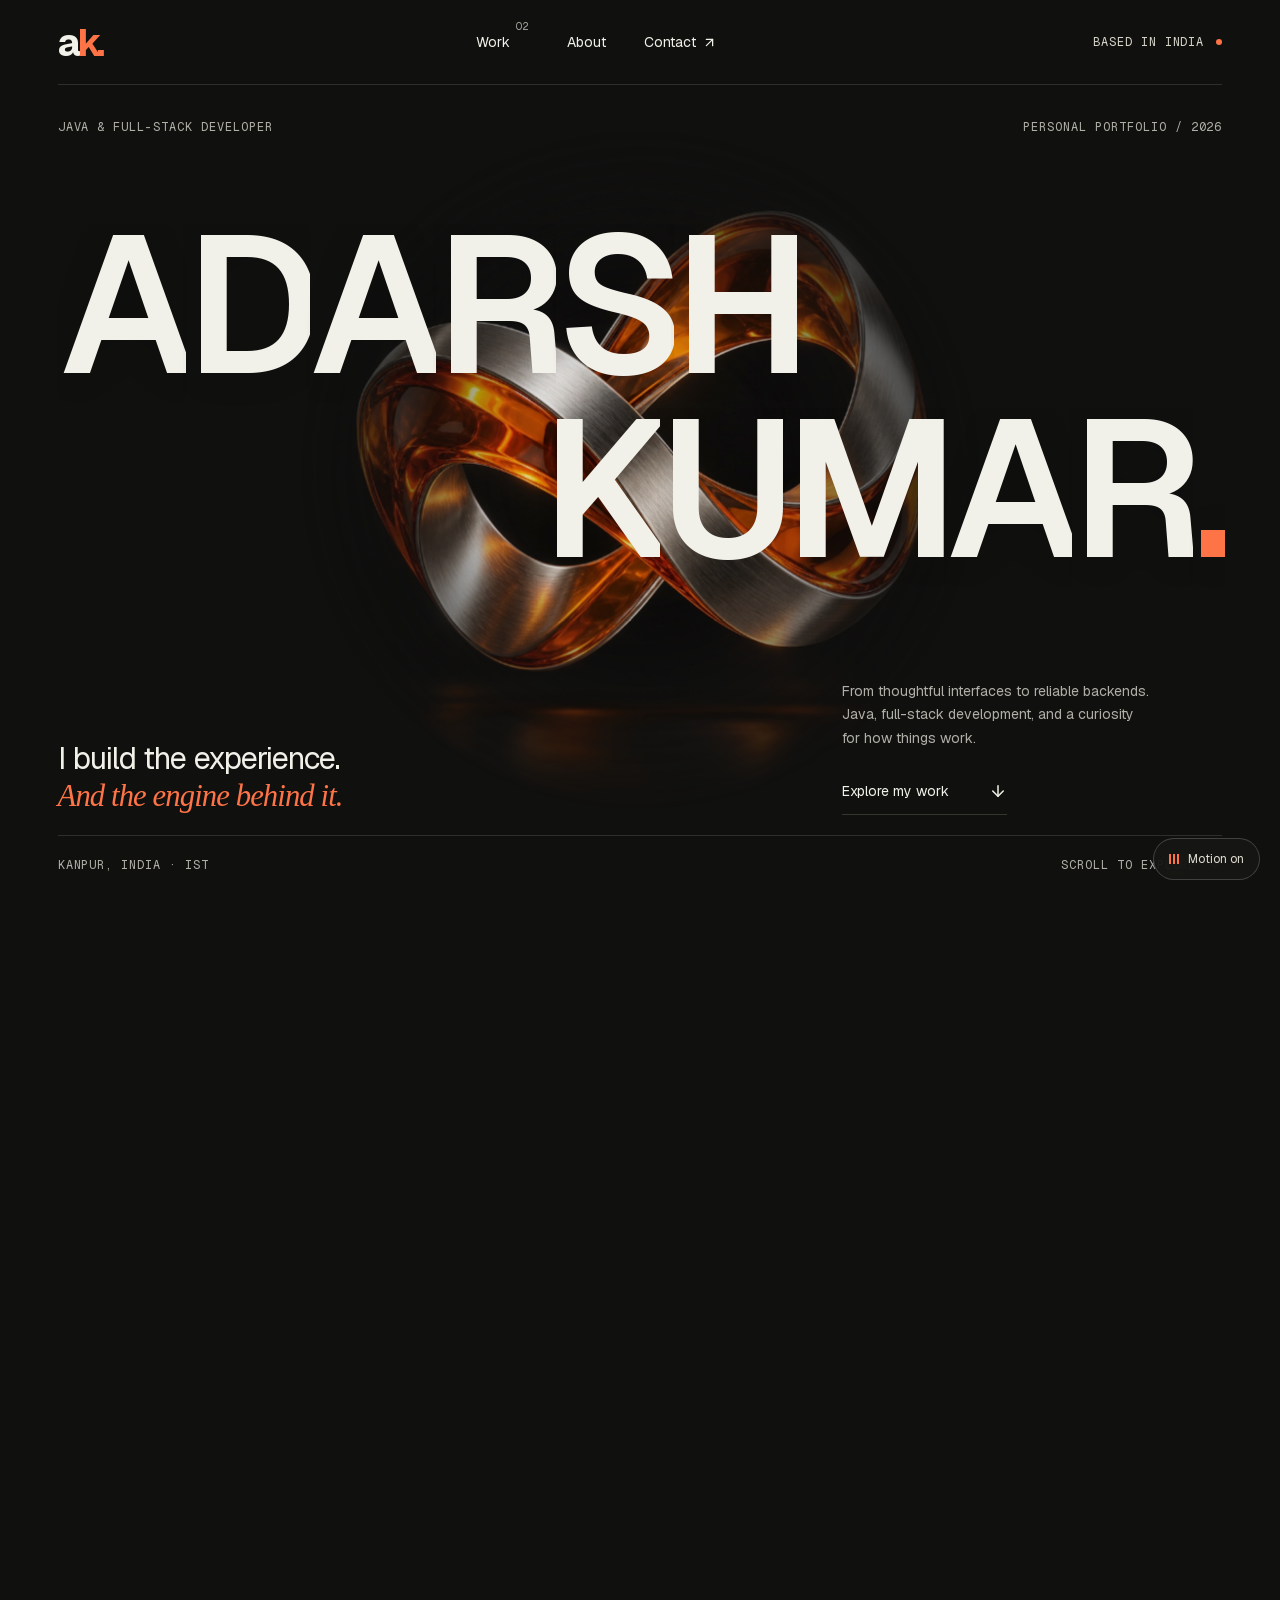
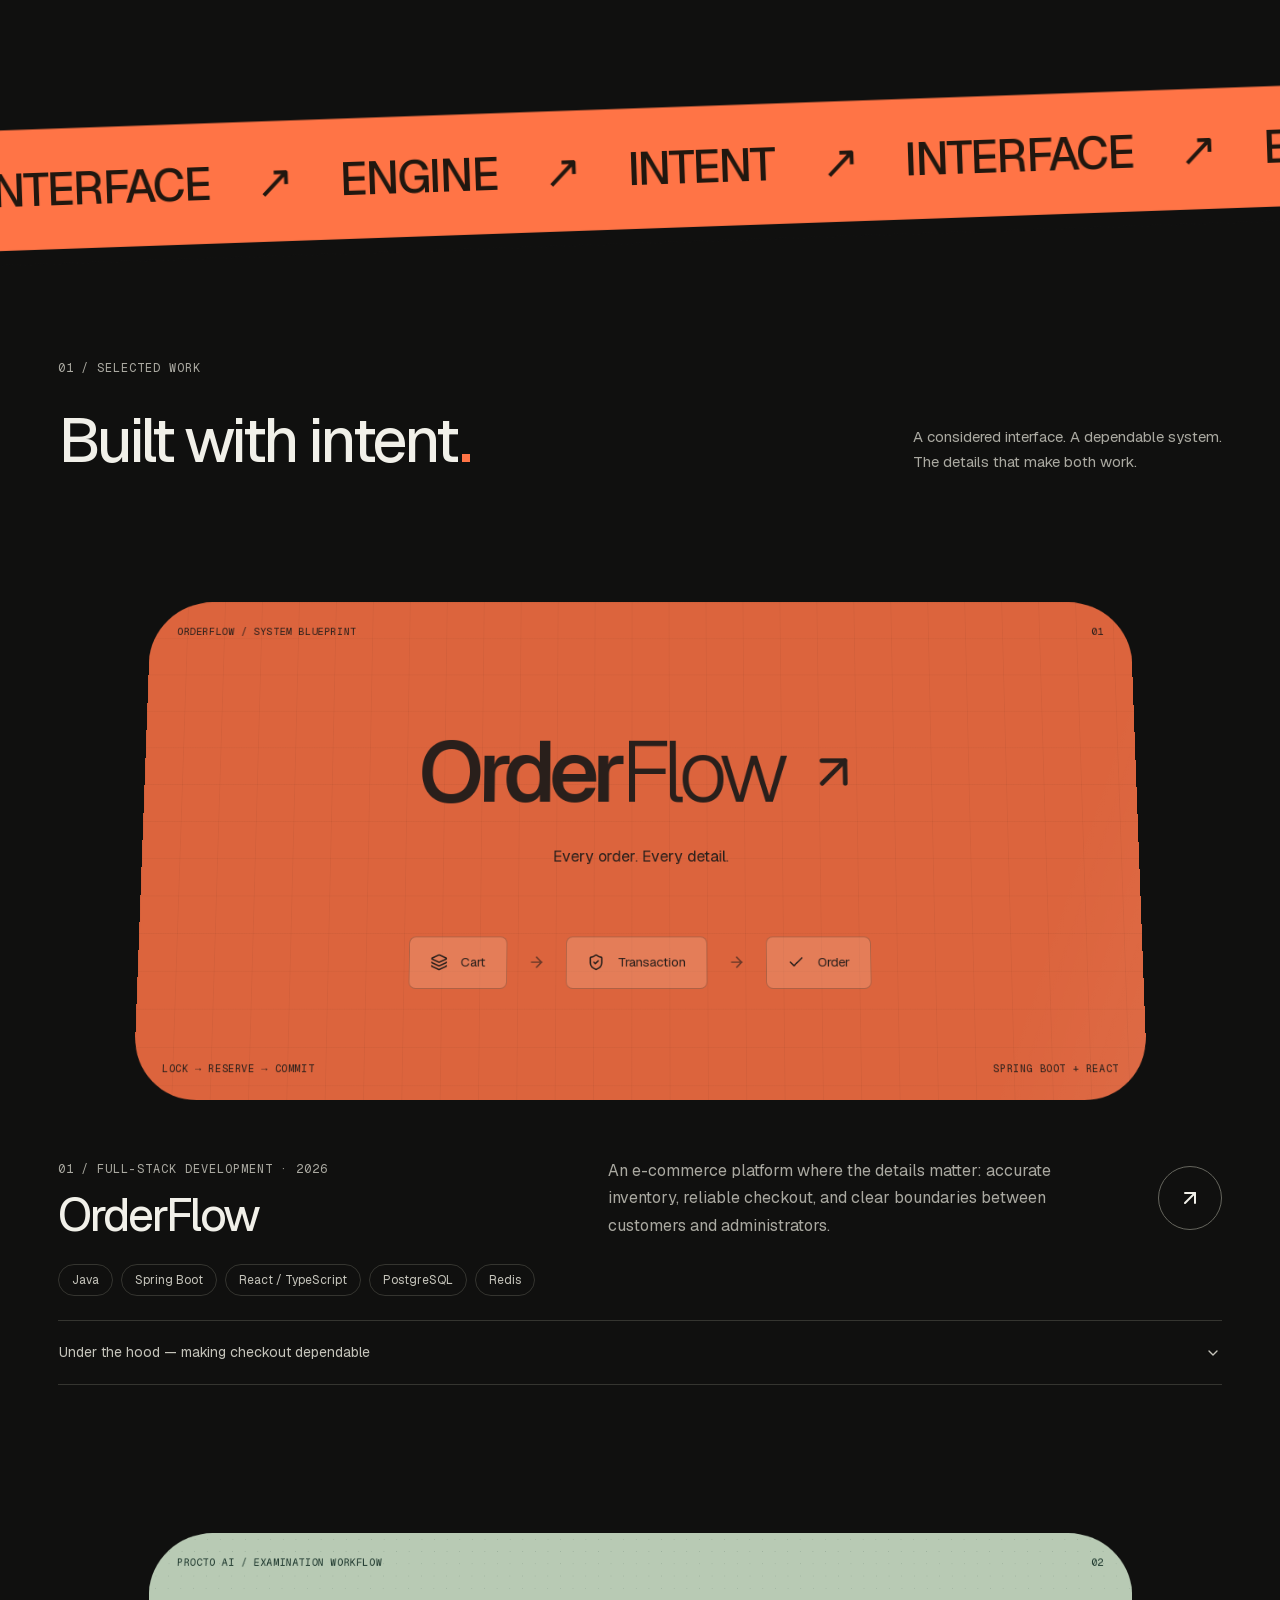
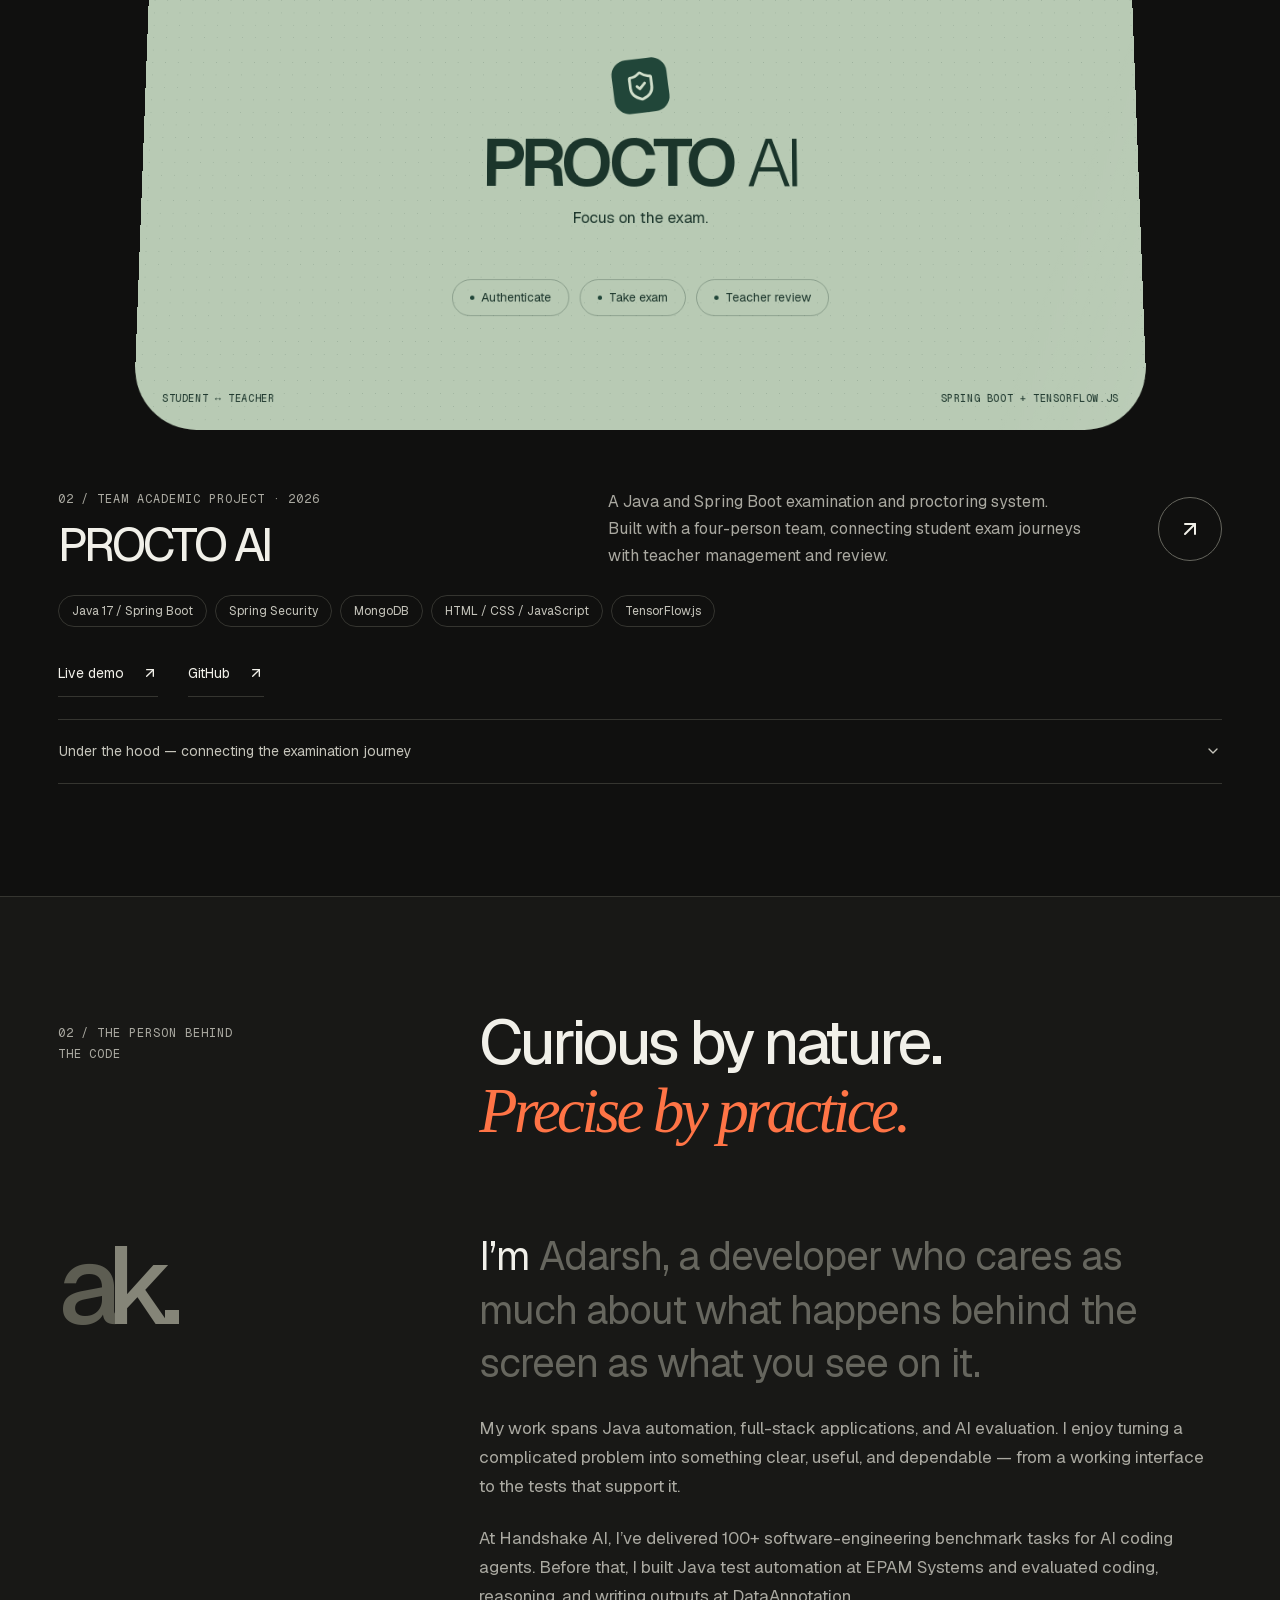
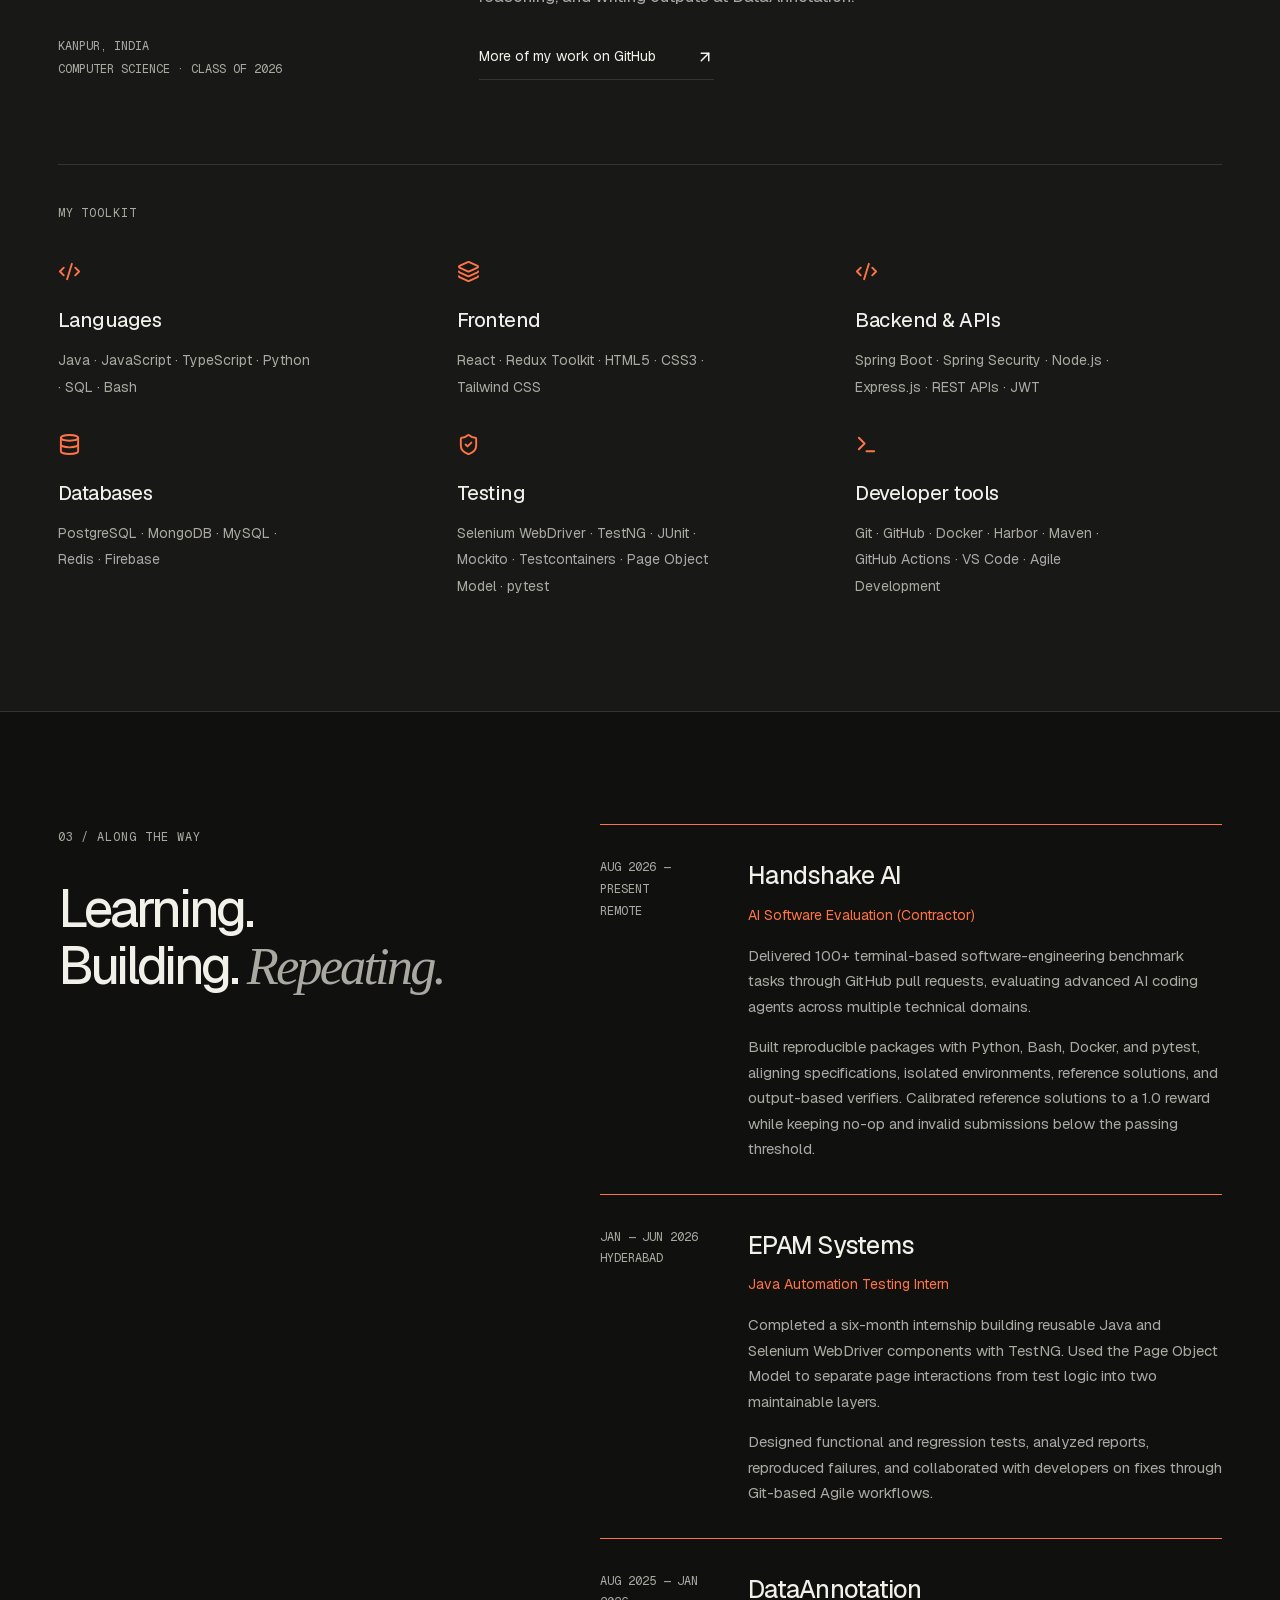
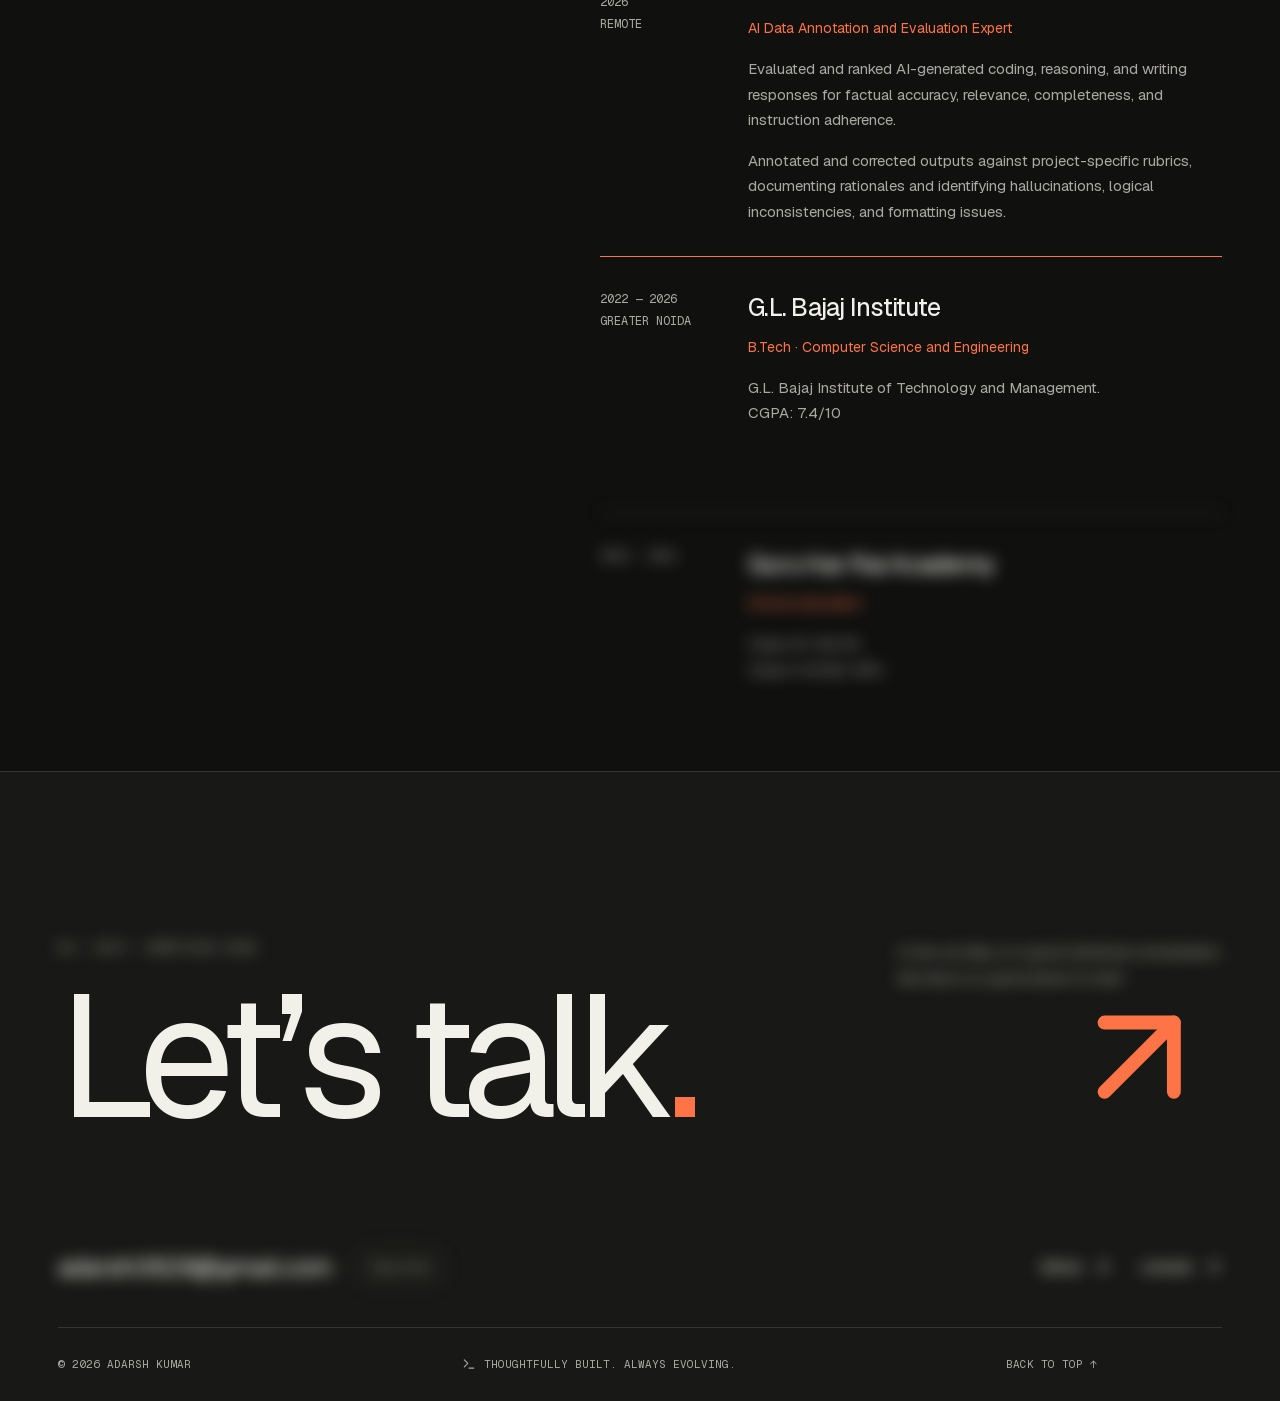
==== commit 5305571c: "Update portfolio experience and skills from latest resume" ====
--- a/index.html
+++ b/index.html
@@ -1,4 +1,4 @@
-<!DOCTYPE html><html lang="en"><head><meta charSet="utf-8"/><meta name="viewport" content="width=device-width, initial-scale=1"/><link rel="stylesheet" href="/_next/static/css/index.BpJoAbGd.css" data-rsc-css-href="/_next/static/css/index.BpJoAbGd.css" data-precedence="vite-rsc/importer-resources"/><link rel="modulepreload" fetchPriority="low" href="/_next/static/chunks/index-DMvLxeYX.js"/><script src="/_next/static/chunks/rolldown-runtime-C60lm6uB.js" type="module" async=""></script><script src="/_next/static/chunks/framework-D_rUT4EX.js" type="module" async=""></script><link rel="modulepreload" href="/_next/static/chunks/layout-segment-context-xd9Yvriv.js" crossorigin=""/><link rel="modulepreload" href="/_next/static/chunks/page-DXC6cInt.js" crossorigin=""/><title>Adarsh Kumar — Java &amp; Full-Stack Developer</title><meta name="description" content="Adarsh Kumar’s personal portfolio. Java, full-stack development, reliable systems, and thoughtful interfaces. Explore OrderFlow, PROCTO AI, and my experience."/><link rel="icon" href="/favicon.svg"/><link rel="canonical" href="https://adarsx.github.io"/><script>Object.assign(((self[Symbol.for("vinext.navigationRuntime")]??={bootstrap:{routeManifest:null},functions:{}}).bootstrap.rsc??={rsc:[]}),{params:{},nav:{"pathname":"/","searchParams":[]}})</script><link rel="modulepreload" href="/_next/static/chunks/index-DMvLxeYX.js" />
+<!DOCTYPE html><html lang="en"><head><meta charSet="utf-8"/><meta name="viewport" content="width=device-width, initial-scale=1"/><link rel="stylesheet" href="/_next/static/css/index._OQeifiY.css" data-rsc-css-href="/_next/static/css/index._OQeifiY.css" data-precedence="vite-rsc/importer-resources"/><link rel="modulepreload" fetchPriority="low" href="/_next/static/chunks/index-CKnVKCzr.js"/><script src="/_next/static/chunks/rolldown-runtime-C60lm6uB.js" type="module" async=""></script><script src="/_next/static/chunks/framework-D_rUT4EX.js" type="module" async=""></script><link rel="modulepreload" href="/_next/static/chunks/layout-segment-context-B6LxeHJh.js" crossorigin=""/><link rel="modulepreload" href="/_next/static/chunks/page-DhFMLJmS.js" crossorigin=""/><title>Adarsh Kumar — Java &amp; Full-Stack Developer</title><meta name="description" content="Adarsh Kumar’s personal portfolio. Java, full-stack development, reliable systems, and thoughtful interfaces. Explore OrderFlow, PROCTO AI, and my experience."/><link rel="icon" href="/favicon.svg"/><link rel="canonical" href="https://adarsx.github.io"/><script>Object.assign(((self[Symbol.for("vinext.navigationRuntime")]??={bootstrap:{routeManifest:null},functions:{}}).bootstrap.rsc??={rsc:[]}),{params:{},nav:{"pathname":"/","searchParams":[]}})</script><link rel="modulepreload" href="/_next/static/chunks/index-CKnVKCzr.js" />
 <link rel="preload" href="/_next/static/_vinext_fonts/geist-8ac0455e797f/geist-98bbbccb.woff2" as="font" type="font/woff2" crossorigin />
 <link rel="preload" href="/_next/static/_vinext_fonts/geist-mono-00e989178794/geist-mono-013b2f2f.woff2" as="font" type="font/woff2" crossorigin />
 <style data-vinext-fonts>/* cyrillic-ext */
@@ -128,4 +128,4 @@
 
 .__variable_geist_mono_1001rt9 { --font-geist-mono: 'Geist Mono', 'Geist Mono Fallback'; }
 </style>
-</head><body class="__variable_geist_19ysh9d __variable_geist_mono_1001rt9 antialiased"><main id="top" data-motion="off"><a href="#work" class="skip-link">Skip to selected work</a><div class="reading-progress" aria-hidden="true"></div><button class="motion-toggle" aria-pressed="false"><span class="motion-bars" aria-hidden="true"><i></i><i></i><i></i></span> Motion <!-- -->off</button><header class="site-header"><a class="wordmark" href="#top" aria-label="Adarsh Kumar home">a<span>k.</span></a><nav aria-label="Main navigation"><a href="#work">Work <sup>02</sup></a><a href="#about">About</a><a href="#contact">Contact <svg xmlns="http://www.w3.org/2000/svg" width="15" height="15" viewBox="0 0 24 24" fill="none" stroke="currentColor" stroke-width="2" stroke-linecap="round" stroke-linejoin="round" class="lucide lucide-arrow-up-right" aria-hidden="true"><path d="M7 7h10v10"></path><path d="M7 17 17 7"></path></svg></a></nav><span class="header-note">BASED IN INDIA <span class="status-dot"></span></span></header><div class="hero-chapter"><section class="hero" aria-labelledby="hero-title"><div class="hero-meta"><span>JAVA &amp; FULL-STACK DEVELOPER</span><span>PERSONAL PORTFOLIO / 2026</span></div><div class="hero-scene"><canvas class="orbit-field" aria-hidden="true"></canvas><div class="art-position"><img class="hero-art" src="/loop-art.jpg" width="1100" height="1100" alt="" fetchPriority="high"/></div></div><h1 id="hero-title" aria-label="Adarsh Kumar"><span class="name-line name-first" aria-hidden="true"><span class="letter-mask"><span class="name-letter" style="animation-delay:0.14s">A</span></span><span class="letter-mask"><span class="name-letter" style="animation-delay:0.20500000000000002s">D</span></span><span class="letter-mask"><span class="name-letter" style="animation-delay:0.27s">A</span></span><span class="letter-mask"><span class="name-letter" style="animation-delay:0.335s">R</span></span><span class="letter-mask"><span class="name-letter" style="animation-delay:0.4s">S</span></span><span class="letter-mask"><span class="name-letter" style="animation-delay:0.465s">H</span></span></span><span class="name-line name-last" aria-hidden="true"><span class="letter-mask"><span class="name-letter" style="animation-delay:0.465s">K</span></span><span class="letter-mask"><span class="name-letter" style="animation-delay:0.53s">U</span></span><span class="letter-mask"><span class="name-letter" style="animation-delay:0.595s">M</span></span><span class="letter-mask"><span class="name-letter" style="animation-delay:0.66s">A</span></span><span class="letter-mask"><span class="name-letter" style="animation-delay:0.725s">R</span></span><span class="letter-mask"><span class="name-letter name-period" style="animation-delay:0.79s">.</span></span></span></h1><div class="hero-closing" aria-hidden="true"><span>THOUGHTFUL ON THE SURFACE.</span><p>Powerful<br/><em>underneath.</em></p></div><div class="hero-bottom"><p>I build the experience.<br/><em>And the engine behind it.</em></p><div class="hero-intro"><p>From thoughtful interfaces to reliable backends.<br/>Java, full-stack development, and a curiosity<br class="desktop-break"/> for how things work.</p><a class="text-link" href="#work">Explore my work <svg xmlns="http://www.w3.org/2000/svg" width="18" height="18" viewBox="0 0 24 24" fill="none" stroke="currentColor" stroke-width="2" stroke-linecap="round" stroke-linejoin="round" class="lucide lucide-arrow-down" aria-hidden="true"><path d="M12 5v14"></path><path d="m19 12-7 7-7-7"></path></svg></a></div></div><div class="hero-foot"><span>KANPUR, INDIA · IST</span><span>SCROLL TO EXPLORE <svg xmlns="http://www.w3.org/2000/svg" width="14" height="14" viewBox="0 0 24 24" fill="none" stroke="currentColor" stroke-width="2" stroke-linecap="round" stroke-linejoin="round" class="lucide lucide-arrow-down" aria-hidden="true"><path d="M12 5v14"></path><path d="m19 12-7 7-7-7"></path></svg></span></div></section></div><div class="motion-ribbon" aria-hidden="true"><div class="ribbon-track"><span>INTERFACE <i>↗</i> ENGINE <i>↗</i> INTENT <i>↗</i></span><span>INTERFACE <i>↗</i> ENGINE <i>↗</i> INTENT <i>↗</i></span><span>INTERFACE <i>↗</i> ENGINE <i>↗</i> INTENT <i>↗</i></span><span>INTERFACE <i>↗</i> ENGINE <i>↗</i> INTENT <i>↗</i></span></div></div><section id="work" class="section work-section" aria-labelledby="work-title"><div class="section-heading"><span class="eyebrow">01 / SELECTED WORK</span><h2 id="work-title">Built with intent<span>.</span></h2><p>A considered interface. A dependable system.<br/>The details that make both work.</p></div><article class="project"><div class="project-visual order-visual" aria-label="OrderFlow checkout architecture"><div class="visual-top"><span>ORDERFLOW / SYSTEM BLUEPRINT</span><span>01</span></div><div class="order-word">Order<span>Flow</span><svg xmlns="http://www.w3.org/2000/svg" width="24" height="24" viewBox="0 0 24 24" fill="none" stroke="currentColor" stroke-width="2" stroke-linecap="round" stroke-linejoin="round" class="lucide lucide-arrow-up-right" aria-hidden="true"><path d="M7 7h10v10"></path><path d="M7 17 17 7"></path></svg></div><p class="visual-tagline">Every order. Every detail.</p><div class="flow-diagram"><div><svg xmlns="http://www.w3.org/2000/svg" width="24" height="24" viewBox="0 0 24 24" fill="none" stroke="currentColor" stroke-width="2" stroke-linecap="round" stroke-linejoin="round" class="lucide lucide-layers" aria-hidden="true"><path d="M12.83 2.18a2 2 0 0 0-1.66 0L2.6 6.08a1 1 0 0 0 0 1.83l8.58 3.91a2 2 0 0 0 1.66 0l8.58-3.9a1 1 0 0 0 0-1.83z"></path><path d="M2 12a1 1 0 0 0 .58.91l8.6 3.91a2 2 0 0 0 1.65 0l8.58-3.9A1 1 0 0 0 22 12"></path><path d="M2 17a1 1 0 0 0 .58.91l8.6 3.91a2 2 0 0 0 1.65 0l8.58-3.9A1 1 0 0 0 22 17"></path></svg><span>Cart</span></div><svg xmlns="http://www.w3.org/2000/svg" width="24" height="24" viewBox="0 0 24 24" fill="none" stroke="currentColor" stroke-width="2" stroke-linecap="round" stroke-linejoin="round" class="lucide lucide-arrow-right flow-arrow" aria-hidden="true"><path d="M5 12h14"></path><path d="m12 5 7 7-7 7"></path></svg><div><svg xmlns="http://www.w3.org/2000/svg" width="24" height="24" viewBox="0 0 24 24" fill="none" stroke="currentColor" stroke-width="2" stroke-linecap="round" stroke-linejoin="round" class="lucide lucide-shield-check" aria-hidden="true"><path d="M20 13c0 5-3.5 7.5-7.66 8.95a1 1 0 0 1-.67-.01C7.5 20.5 4 18 4 13V6a1 1 0 0 1 1-1c2 0 4.5-1.2 6.24-2.72a1.17 1.17 0 0 1 1.52 0C14.51 3.81 17 5 19 5a1 1 0 0 1 1 1z"></path><path d="m9 12 2 2 4-4"></path></svg><span>Transaction</span></div><svg xmlns="http://www.w3.org/2000/svg" width="24" height="24" viewBox="0 0 24 24" fill="none" stroke="currentColor" stroke-width="2" stroke-linecap="round" stroke-linejoin="round" class="lucide lucide-arrow-right flow-arrow" aria-hidden="true"><path d="M5 12h14"></path><path d="m12 5 7 7-7 7"></path></svg><div><svg xmlns="http://www.w3.org/2000/svg" width="24" height="24" viewBox="0 0 24 24" fill="none" stroke="currentColor" stroke-width="2" stroke-linecap="round" stroke-linejoin="round" class="lucide lucide-check" aria-hidden="true"><path d="M20 6 9 17l-5-5"></path></svg><span>Order</span></div></div><div class="visual-bottom"><span>LOCK → RESERVE → COMMIT</span><span>SPRING BOOT + REACT</span></div></div><div class="project-info"><div><span class="eyebrow">01 / FULL-STACK DEVELOPMENT · 2026</span><h3>OrderFlow</h3></div><p>An e-commerce platform where the details matter: accurate inventory, reliable checkout, and clear boundaries between customers and administrators.</p><a class="round-link" href="https://github.com/adarsx/orderflow" target="_blank" rel="noreferrer" aria-label="View OrderFlow source on GitHub"><svg xmlns="http://www.w3.org/2000/svg" width="24" height="24" viewBox="0 0 24 24" fill="none" stroke="currentColor" stroke-width="2" stroke-linecap="round" stroke-linejoin="round" class="lucide lucide-arrow-up-right" aria-hidden="true"><path d="M7 7h10v10"></path><path d="M7 17 17 7"></path></svg></a></div><div class="project-tags"><span>Java</span><span>Spring Boot</span><span>React / TypeScript</span><span>PostgreSQL</span><span>Redis</span></div><div data-orientation="vertical" data-slot="accordion" class="flex w-full flex-col project-story"><div data-orientation="vertical" data-hidden="" data-index="-1" data-closed="" data-slot="accordion-item" class="not-last:border-b"><h3 data-orientation="vertical" data-hidden="" data-index="-1" data-closed="" class="flex"><button type="button" data-value="" data-orientation="vertical" data-hidden="" data-index="-1" tabindex="0" aria-disabled="false" aria-expanded="false" id="base-ui-_R_14tiH2_" data-slot="accordion-trigger" class="focus-visible:ring-ring/50 focus-visible:border-ring focus-visible:after:border-ring **:data-[slot=accordion-trigger-icon]:text-muted-foreground rounded-lg py-2.5 text-left text-sm font-medium hover:underline focus-visible:ring-3 **:data-[slot=accordion-trigger-icon]:ml-auto **:data-[slot=accordion-trigger-icon]:size-4 group/accordion-trigger relative flex flex-1 items-start justify-between border border-transparent transition-all outline-none aria-disabled:pointer-events-none aria-disabled:opacity-50 story-trigger">Under the hood — making checkout dependable<svg xmlns="http://www.w3.org/2000/svg" width="24" height="24" viewBox="0 0 24 24" fill="none" stroke="currentColor" stroke-width="2" stroke-linecap="round" stroke-linejoin="round" class="lucide lucide-chevron-down pointer-events-none shrink-0 group-aria-expanded/accordion-trigger:hidden" aria-hidden="true" data-slot="accordion-trigger-icon"><path d="m6 9 6 6 6-6"></path></svg><svg xmlns="http://www.w3.org/2000/svg" width="24" height="24" viewBox="0 0 24 24" fill="none" stroke="currentColor" stroke-width="2" stroke-linecap="round" stroke-linejoin="round" class="lucide lucide-chevron-up pointer-events-none hidden shrink-0 group-aria-expanded/accordion-trigger:inline" aria-hidden="true" data-slot="accordion-trigger-icon"><path d="m18 15-6-6-6 6"></path></svg></button></h3></div></div></article><article class="project second-project"><div class="project-visual procto-visual" aria-label="PROCTO AI examination workflow"><div class="visual-top"><span>PROCTO AI / EXAMINATION WORKFLOW</span><span>02</span></div><div class="procto-center"><div class="procto-monogram"><svg xmlns="http://www.w3.org/2000/svg" width="38" height="38" viewBox="0 0 24 24" fill="none" stroke="currentColor" stroke-width="2" stroke-linecap="round" stroke-linejoin="round" class="lucide lucide-shield-check" aria-hidden="true"><path d="M20 13c0 5-3.5 7.5-7.66 8.95a1 1 0 0 1-.67-.01C7.5 20.5 4 18 4 13V6a1 1 0 0 1 1-1c2 0 4.5-1.2 6.24-2.72a1.17 1.17 0 0 1 1.52 0C14.51 3.81 17 5 19 5a1 1 0 0 1 1 1z"></path><path d="m9 12 2 2 4-4"></path></svg></div><div class="procto-word">PROCTO<span> AI</span></div><p>Focus on the exam.</p></div><div class="exam-flow"><span><span class="tiny-dot"></span> Authenticate</span><span><span class="tiny-dot"></span> Take exam</span><span><span class="tiny-dot"></span> Teacher review</span></div><div class="visual-bottom"><span>STUDENT ↔ TEACHER</span><span>SPRING BOOT + TENSORFLOW.JS</span></div></div><div class="project-info"><div><span class="eyebrow">02 / TEAM ACADEMIC PROJECT · MAY 2026</span><h3>PROCTO AI</h3></div><p>A Java and Spring Boot examination and proctoring system. Built with a four-person team, connecting student exam journeys with teacher management and review.</p><a class="round-link" href="#procto-details" aria-label="Read about the PROCTO AI implementation"><svg xmlns="http://www.w3.org/2000/svg" width="24" height="24" viewBox="0 0 24 24" fill="none" stroke="currentColor" stroke-width="2" stroke-linecap="round" stroke-linejoin="round" class="lucide lucide-arrow-down" aria-hidden="true"><path d="M12 5v14"></path><path d="m19 12-7 7-7-7"></path></svg></a></div><div class="project-tags"><span>Java 17 / Spring Boot</span><span>Spring Security</span><span>MongoDB</span><span>HTML / CSS / JavaScript</span><span>TensorFlow.js</span></div><div id="procto-details"><div data-orientation="vertical" data-slot="accordion" class="flex w-full flex-col project-story"><div data-orientation="vertical" data-hidden="" data-index="-1" data-closed="" data-slot="accordion-item" class="not-last:border-b"><h3 data-orientation="vertical" data-hidden="" data-index="-1" data-closed="" class="flex"><button type="button" data-value="" data-orientation="vertical" data-hidden="" data-index="-1" tabindex="0" aria-disabled="false" aria-expanded="false" id="base-ui-_R_16tiH2_" data-slot="accordion-trigger" class="focus-visible:ring-ring/50 focus-visible:border-ring focus-visible:after:border-ring **:data-[slot=accordion-trigger-icon]:text-muted-foreground rounded-lg py-2.5 text-left text-sm font-medium hover:underline focus-visible:ring-3 **:data-[slot=accordion-trigger-icon]:ml-auto **:data-[slot=accordion-trigger-icon]:size-4 group/accordion-trigger relative flex flex-1 items-start justify-between border border-transparent transition-all outline-none aria-disabled:pointer-events-none aria-disabled:opacity-50 story-trigger">Under the hood — connecting the examination journey<svg xmlns="http://www.w3.org/2000/svg" width="24" height="24" viewBox="0 0 24 24" fill="none" stroke="currentColor" stroke-width="2" stroke-linecap="round" stroke-linejoin="round" class="lucide lucide-chevron-down pointer-events-none shrink-0 group-aria-expanded/accordion-trigger:hidden" aria-hidden="true" data-slot="accordion-trigger-icon"><path d="m6 9 6 6 6-6"></path></svg><svg xmlns="http://www.w3.org/2000/svg" width="24" height="24" viewBox="0 0 24 24" fill="none" stroke="currentColor" stroke-width="2" stroke-linecap="round" stroke-linejoin="round" class="lucide lucide-chevron-up pointer-events-none hidden shrink-0 group-aria-expanded/accordion-trigger:inline" aria-hidden="true" data-slot="accordion-trigger-icon"><path d="m18 15-6-6-6 6"></path></svg></button></h3></div></div></div></article></section><section id="about" class="section about-section" aria-labelledby="about-title"><div class="about-heading"><span class="eyebrow">02 / THE PERSON BEHIND THE CODE</span><h2 id="about-title">Curious by nature.<br/><em>Precise by practice.</em></h2></div><div class="about-body"><div class="about-label"><span class="mini-mark">a<span>k.</span></span><span>KANPUR, INDIA<br/>COMPUTER SCIENCE · CLASS OF 2026</span></div><div><p class="about-lead"><span class="read-word">I’m<!-- --> </span><span class="read-word">Adarsh,<!-- --> </span><span class="read-word">a<!-- --> </span><span class="read-word">developer<!-- --> </span><span class="read-word">who<!-- --> </span><span class="read-word">cares<!-- --> </span><span class="read-word">as<!-- --> </span><span class="read-word">much<!-- --> </span><span class="read-word">about<!-- --> </span><span class="read-word">what<!-- --> </span><span class="read-word">happens<!-- --> </span><span class="read-word">behind<!-- --> </span><span class="read-word">the<!-- --> </span><span class="read-word">screen<!-- --> </span><span class="read-word">as<!-- --> </span><span class="read-word">what<!-- --> </span><span class="read-word">you<!-- --> </span><span class="read-word">see<!-- --> </span><span class="read-word">on<!-- --> </span><span class="read-word">it.<!-- --> </span></p><p class="about-text">My work spans Java automation, full-stack applications, and software evaluation. I enjoy turning a complicated problem into something clear, useful, and dependable.</p><p class="about-text">At EPAM Systems, I worked on reusable Java automation components. At Handshake AI, I build and review containerized software-engineering evaluation tasks, where the edge cases are often the most interesting part.</p><a class="text-link" href="https://github.com/adarsx" target="_blank" rel="noreferrer">More of my work on GitHub <svg xmlns="http://www.w3.org/2000/svg" width="18" height="18" viewBox="0 0 24 24" fill="none" stroke="currentColor" stroke-width="2" stroke-linecap="round" stroke-linejoin="round" class="lucide lucide-arrow-up-right" aria-hidden="true"><path d="M7 7h10v10"></path><path d="M7 17 17 7"></path></svg></a></div></div><div class="toolkit"><span class="eyebrow">MY TOOLKIT</span><div class="skill-grid"><div class="skill"><svg xmlns="http://www.w3.org/2000/svg" width="23" height="23" viewBox="0 0 24 24" fill="none" stroke="currentColor" stroke-width="2" stroke-linecap="round" stroke-linejoin="round" class="lucide lucide-layers" aria-hidden="true"><path d="M12.83 2.18a2 2 0 0 0-1.66 0L2.6 6.08a1 1 0 0 0 0 1.83l8.58 3.91a2 2 0 0 0 1.66 0l8.58-3.9a1 1 0 0 0 0-1.83z"></path><path d="M2 12a1 1 0 0 0 .58.91l8.6 3.91a2 2 0 0 0 1.65 0l8.58-3.9A1 1 0 0 0 22 12"></path><path d="M2 17a1 1 0 0 0 .58.91l8.6 3.91a2 2 0 0 0 1.65 0l8.58-3.9A1 1 0 0 0 22 17"></path></svg><h3>The interface</h3><p>React · Next.js · TypeScript · Redux · Tailwind CSS</p></div><div class="skill"><svg xmlns="http://www.w3.org/2000/svg" width="23" height="23" viewBox="0 0 24 24" fill="none" stroke="currentColor" stroke-width="2" stroke-linecap="round" stroke-linejoin="round" class="lucide lucide-code-xml" aria-hidden="true"><path d="m18 16 4-4-4-4"></path><path d="m6 8-4 4 4 4"></path><path d="m14.5 4-5 16"></path></svg><h3>The engine</h3><p>Java · Spring Boot · Node.js · Express · REST APIs</p></div><div class="skill"><svg xmlns="http://www.w3.org/2000/svg" width="23" height="23" viewBox="0 0 24 24" fill="none" stroke="currentColor" stroke-width="2" stroke-linecap="round" stroke-linejoin="round" class="lucide lucide-database" aria-hidden="true"><ellipse cx="12" cy="5" rx="9" ry="3"></ellipse><path d="M3 5V19A9 3 0 0 0 21 19V5"></path><path d="M3 12A9 3 0 0 0 21 12"></path></svg><h3>The foundation</h3><p>PostgreSQL · MongoDB · Redis · SQL</p></div><div class="skill"><svg xmlns="http://www.w3.org/2000/svg" width="23" height="23" viewBox="0 0 24 24" fill="none" stroke="currentColor" stroke-width="2" stroke-linecap="round" stroke-linejoin="round" class="lucide lucide-shield-check" aria-hidden="true"><path d="M20 13c0 5-3.5 7.5-7.66 8.95a1 1 0 0 1-.67-.01C7.5 20.5 4 18 4 13V6a1 1 0 0 1 1-1c2 0 4.5-1.2 6.24-2.72a1.17 1.17 0 0 1 1.52 0C14.51 3.81 17 5 19 5a1 1 0 0 1 1 1z"></path><path d="m9 12 2 2 4-4"></path></svg><h3>The confidence</h3><p>Docker · GitHub Actions · pytest · Selenium · TestNG</p></div></div></div></section><section id="experience" class="section experience-section" aria-labelledby="experience-title"><div class="experience-heading"><span class="eyebrow">03 / ALONG THE WAY</span><h2 id="experience-title">Learning.<br/>Building. <em>Repeating.</em></h2></div><div class="timeline"><article><span class="timeline-date">AUG 2026 — PRESENT</span><div><h3>Handshake AI <svg xmlns="http://www.w3.org/2000/svg" width="20" height="20" viewBox="0 0 24 24" fill="none" stroke="currentColor" stroke-width="2" stroke-linecap="round" stroke-linejoin="round" class="lucide lucide-arrow-up-right" aria-hidden="true"><path d="M7 7h10v10"></path><path d="M7 17 17 7"></path></svg></h3><span class="role">AI Evaluation Contractor · Project Dynamo</span><p>Containerized evaluation tasks, reference solutions, and output-based verifiers. Reproducing agent runs, reviewing pull requests, and strengthening tests against invalid solutions.</p></div></article><article><span class="timeline-date">JAN — JUN 2026</span><div><h3>EPAM Systems</h3><span class="role">Java Automation Testing Intern</span><p>Reusable Java automation with Selenium, TestNG, and the Page Object Model. Debugging failures and collaborating through Agile development and regression cycles.</p></div></article><article><span class="timeline-date">2022 — 2026</span><div><h3>G.L. Bajaj Institute</h3><span class="role">B.Tech · Computer Science and Engineering</span><p>G.L. Bajaj Institute of Technology and Management, Greater Noida.</p></div></article></div></section><footer id="contact" class="section contact-section"><div class="contact-top"><span class="eyebrow">04 / NEXT, SOMETHING GOOD</span><p>A role, an idea, or a good technical conversation.<br/>My inbox is a good place to start.</p></div><a class="contact-heading" href="mailto:adarsh0628@gmail.com">Let’s talk<span>.</span><svg xmlns="http://www.w3.org/2000/svg" width="24" height="24" viewBox="0 0 24 24" fill="none" stroke="currentColor" stroke-width="2" stroke-linecap="round" stroke-linejoin="round" class="lucide lucide-arrow-up-right" aria-hidden="true"><path d="M7 7h10v10"></path><path d="M7 17 17 7"></path></svg></a><div class="contact-links"><div class="email-group"><a class="email-link" href="mailto:adarsh0628@gmail.com">adarsh0628@gmail.com</a><button class="copy-button" aria-label="Copy email address">Copy email</button><span role="status" class="copy-status"></span></div><div class="socials"><a href="https://github.com/adarsx" target="_blank" rel="noreferrer">GitHub <svg xmlns="http://www.w3.org/2000/svg" width="17" height="17" viewBox="0 0 24 24" fill="none" stroke="currentColor" stroke-width="2" stroke-linecap="round" stroke-linejoin="round" class="lucide lucide-arrow-up-right" aria-hidden="true"><path d="M7 7h10v10"></path><path d="M7 17 17 7"></path></svg></a><a href="https://www.linkedin.com/in/adarsh-kumar-4a9742259" target="_blank" rel="noreferrer">LinkedIn <svg xmlns="http://www.w3.org/2000/svg" width="17" height="17" viewBox="0 0 24 24" fill="none" stroke="currentColor" stroke-width="2" stroke-linecap="round" stroke-linejoin="round" class="lucide lucide-arrow-up-right" aria-hidden="true"><path d="M7 7h10v10"></path><path d="M7 17 17 7"></path></svg></a></div></div><div class="footer-bottom"><span>© 2026 ADARSH KUMAR</span><span class="footer-signature"><svg xmlns="http://www.w3.org/2000/svg" width="14" height="14" viewBox="0 0 24 24" fill="none" stroke="currentColor" stroke-width="2" stroke-linecap="round" stroke-linejoin="round" class="lucide lucide-terminal" aria-hidden="true"><path d="M12 19h8"></path><path d="m4 17 6-6-6-6"></path></svg> THOUGHTFULLY BUILT. ALWAYS EVOLVING.</span><a href="#top">BACK TO TOP ↑</a></div></footer></main><script type="module" src="/_next/static/chunks/index-DMvLxeYX.js" id="_R_" async=""></script><script>((self[Symbol.for("vinext.navigationRuntime")]??={bootstrap:{routeManifest:null},functions:{}}).bootstrap.rsc??={rsc:[]}).rsc.push("2:I[\"8c0f216c4604\",[],\"Children\",1]\n")</script><script>((self[Symbol.for("vinext.navigationRuntime")]??={bootstrap:{routeManifest:null},functions:{}}).bootstrap.rsc??={rsc:[]}).rsc.push("3:I[\"593f344dc510\",[],\"GlobalErrorBoundary\",1]\n")</script><script>((self[Symbol.for("vinext.navigationRuntime")]??={bootstrap:{routeManifest:null},functions:{}}).bootstrap.rsc??={rsc:[]}).rsc.push("4:I[\"0b874ad30386\",[],\"default\",1]\n")</script><script>((self[Symbol.for("vinext.navigationRuntime")]??={bootstrap:{routeManifest:null},functions:{}}).bootstrap.rsc??={rsc:[]}).rsc.push("5:I[\"593f344dc510\",[],\"ErrorBoundary\",1]\n")</script><script>((self[Symbol.for("vinext.navigationRuntime")]??={bootstrap:{routeManifest:null},functions:{}}).bootstrap.rsc??={rsc:[]}).rsc.push("6:I[\"15c18cfaeeff\",[],\"LayoutSegmentProvider\",1]\n")</script><script>((self[Symbol.for("vinext.navigationRuntime")]??={bootstrap:{routeManifest:null},functions:{}}).bootstrap.rsc??={rsc:[]}).rsc.push("7:I[\"8c0f216c4604\",[],\"Slot\",1]\n")</script><script>((self[Symbol.for("vinext.navigationRuntime")]??={bootstrap:{routeManifest:null},functions:{}}).bootstrap.rsc??={rsc:[]}).rsc.push("8:I[\"593f344dc510\",[],\"NotFoundBoundary\",1]\n")</script><script>((self[Symbol.for("vinext.navigationRuntime")]??={bootstrap:{routeManifest:null},functions:{}}).bootstrap.rsc??={rsc:[]}).rsc.push("9:I[\"9276801271d6\",[],\"AppRouterScrollTarget\",1]\n")</script><script>((self[Symbol.for("vinext.navigationRuntime")]??={bootstrap:{routeManifest:null},functions:{}}).bootstrap.rsc??={rsc:[]}).rsc.push("a:I[\"593f344dc510\",[],\"RedirectBoundary\",1]\n")</script><script>((self[Symbol.for("vinext.navigationRuntime")]??={bootstrap:{routeManifest:null},functions:{}}).bootstrap.rsc??={rsc:[]}).rsc.push(":HL[\"/_next/static/css/index.BpJoAbGd.css\",\"style\"     ]\n")</script><script>((self[Symbol.for("vinext.navigationRuntime")]??={bootstrap:{routeManifest:null},functions:{}}).bootstrap.rsc??={rsc:[]}).rsc.push("0:{\"page:/\":\"$L1\",\"layout:/\":[[[\"$\",\"link\",\"css:/_next/static/css/index.BpJoAbGd.css\",{\"rel\":\"stylesheet\",\"precedence\":\"vite-rsc/importer-resources\",\"href\":\"/_next/static/css/index.BpJoAbGd.css\",\"data-rsc-css-href\":\"/_next/static/css/index.BpJoAbGd.css\"}],\"$undefined\"],[\"$\",\"html\",null,{\"lang\":\"en\",\"children\":[\"$\",\"body\",null,{\"className\":\"__variable_geist_19ysh9d __variable_geist_mono_1001rt9 antialiased\",\"children\":[\"$\",\"$L2\",null,{}]}]}]],\"route:/\":[[[\"$\",\"meta\",null,{\"charSet\":\"utf-8\"}],[[\"$\",\"title\",\"0\",{\"children\":\"Adarsh Kumar — Java \u0026 Full-Stack Developer\"}],[\"$\",\"meta\",\"1\",{\"name\":\"description\",\"content\":\"Adarsh Kumar’s personal portfolio. Java, full-stack development, reliable systems, and thoughtful interfaces. Explore OrderFlow, PROCTO AI, and my experience.\"}],[\"$\",\"link\",\"2\",{\"data-vinext-streamed-icon\":\"$undefined\",\"rel\":\"icon\",\"href\":\"/favicon.svg\",\"type\":\"$undefined\",\"sizes\":\"$undefined\",\"color\":\"$undefined\",\"media\":\"$undefined\",\"fetchPriority\":\"$undefined\"}],[\"$\",\"link\",\"3\",{\"rel\":\"canonical\",\"href\":\"https://adarsx.github.io\"}]],[[\"$\",\"meta\",\"0\",{\"name\":\"viewport\",\"content\":\"width=device-width, initial-scale=1\"}]]],[\"$\",\"$L3\",null,{\"fallback\":\"$4\",\"children\":[\"$\",\"$L5\",null,{\"fallback\":\"$4\",\"children\":[\"$\",\"$L6\",null,{\"providerId\":\"layout:/\",\"segmentMap\":{\"children\":[]},\"children\":[\"$\",\"$L7\",null,{\"id\":\"layout:/\",\"parallelSlots\":\"$undefined\",\"children\":[\"$\",\"$L8\",null,{\"resetKey\":\"\",\"fallback\":[[\"$\",\"title\",null,{\"children\":\"404: This page could not be found.\"}],[\"$\",\"div\",null,{\"style\":{\"fontFamily\":\"system-ui,\\\"Segoe UI\\\",Roboto,Helvetica,Arial,sans-serif,\\\"Apple Color Emoji\\\",\\\"Segoe UI Emoji\\\"\",\"height\":\"100vh\",\"textAlign\":\"center\",\"display\":\"flex\",\"flexDirection\":\"column\",\"alignItems\":\"center\",\"justifyContent\":\"center\"},\"children\":[\"$\",\"div\",null,{\"children\":[[\"$\",\"style\",null,{\"dangerouslySetInnerHTML\":{\"__html\":\"body{color:#000;background:#fff;margin:0}.next-error-h1{border-right:1px solid rgba(0,0,0,.3)}@media (prefers-color-scheme:dark){body{color:#fff;background:#000}.next-error-h1{border-right:1px solid rgba(255,255,255,.3)}}\"}}],[\"$\",\"h1\",null,{\"className\":\"next-error-h1\",\"style\":{\"display\":\"inline-block\",\"margin\":\"0 20px 0 0\",\"padding\":\"0 23px 0 0\",\"fontSize\":24,\"fontWeight\":500,\"verticalAlign\":\"top\",\"lineHeight\":\"49px\"},\"children\":404}],[\"$\",\"div\",null,{\"style\":{\"display\":\"inline-block\"},\"children\":[\"$\",\"h2\",null,{\"style\":{\"fontSize\":14,\"fontWeight\":400,\"lineHeight\":\"49px\",\"margin\":0},\"children\":\"This page could not be found.\"}]}]]}]}]],\"children\":[\"$\",\"$L9\",null,{\"children\":[\"$\",\"$La\",null,{\"children\":[[\"$\",\"$L6\",null,{\"providerId\":\"page:/\",\"segmentMap\":{\"children\":[\"__PAGE__\"]},\"children\":[\"$\",\"$L7\",null,{\"id\":\"page:/\"}]}],null]}]}]}]}]}]}]}],null,null],\"__route\":\"route:/\",\"__interceptionContext\":null,\"__layoutIds\":[\"layout:/\"],\"__rootLayout\":\"/\",\"__bfcacheSegmentIdentities\":{\"layout:/\":\"[\\\"layout\\\",\\\"layout:/\\\",\\\"root-boundary:/\\\",\\\"\\\"]\",\"page:/\":\"[\\\"page\\\",\\\"page:/\\\",\\\"root-boundary:/\\\",\\\"\\\"]\"},\"__srcPage\":[\"page\"],\"__layoutFlags\":{\"layout:/\":\"s\"},\"__artifactCompatibility\":{\"schemaVersion\":1,\"graphVersion\":\"app-route-graph:1177fd80f83fa7b0\",\"deploymentVersion\":\"96708545-c15f-4e7a-8e39-338840a8d704\",\"appElementsSchemaVersion\":1,\"rscPayloadSchemaVersion\":1,\"rootBoundaryId\":\"/\",\"renderEpoch\":null}}\n")</script><script>((self[Symbol.for("vinext.navigationRuntime")]??={bootstrap:{routeManifest:null},functions:{}}).bootstrap.rsc??={rsc:[]}).rsc.push("b:I[\"6efdf509a785\",[],\"default\",1]\n")</script><script>((self[Symbol.for("vinext.navigationRuntime")]??={bootstrap:{routeManifest:null},functions:{}}).bootstrap.rsc??={rsc:[]}).rsc.push("1:[\"$\",\"$Lb\",null,{\"params\":\"$@c\",\"searchParams\":\"$@d\"}]\n")</script><script>((self[Symbol.for("vinext.navigationRuntime")]??={bootstrap:{routeManifest:null},functions:{}}).bootstrap.rsc??={rsc:[]}).rsc.push("c:{}\n")</script><script>((self[Symbol.for("vinext.navigationRuntime")]??={bootstrap:{routeManifest:null},functions:{}}).bootstrap.rsc??={rsc:[]}).rsc.push("d:{}\n")</script><script>Object.assign(((self[Symbol.for("vinext.navigationRuntime")]??={bootstrap:{routeManifest:null},functions:{}}).bootstrap.rsc??={rsc:[]}),{"initialCacheKind":"dynamic"});((self[Symbol.for("vinext.navigationRuntime")]??={bootstrap:{routeManifest:null},functions:{}}).bootstrap.rsc??={rsc:[]}).done=true</script></body></html>+</head><body class="__variable_geist_19ysh9d __variable_geist_mono_1001rt9 antialiased"><main id="top" data-motion="off"><a href="#work" class="skip-link">Skip to selected work</a><div class="reading-progress" aria-hidden="true"></div><button class="motion-toggle" aria-pressed="false"><span class="motion-bars" aria-hidden="true"><i></i><i></i><i></i></span> Motion <!-- -->off</button><header class="site-header"><a class="wordmark" href="#top" aria-label="Adarsh Kumar home">a<span>k.</span></a><nav aria-label="Main navigation"><a href="#work">Work <sup>02</sup></a><a href="#about">About</a><a href="#contact">Contact <svg xmlns="http://www.w3.org/2000/svg" width="15" height="15" viewBox="0 0 24 24" fill="none" stroke="currentColor" stroke-width="2" stroke-linecap="round" stroke-linejoin="round" class="lucide lucide-arrow-up-right" aria-hidden="true"><path d="M7 7h10v10"></path><path d="M7 17 17 7"></path></svg></a></nav><span class="header-note">BASED IN INDIA <span class="status-dot"></span></span></header><div class="hero-chapter"><section class="hero" aria-labelledby="hero-title"><div class="hero-meta"><span>JAVA &amp; FULL-STACK DEVELOPER</span><span>PERSONAL PORTFOLIO / 2026</span></div><div class="hero-scene"><canvas class="orbit-field" aria-hidden="true"></canvas><div class="art-position"><img class="hero-art" src="/loop-art.jpg" width="1100" height="1100" alt="" fetchPriority="high"/></div></div><h1 id="hero-title" aria-label="Adarsh Kumar"><span class="name-line name-first" aria-hidden="true"><span class="letter-mask"><span class="name-letter" style="animation-delay:0.14s">A</span></span><span class="letter-mask"><span class="name-letter" style="animation-delay:0.20500000000000002s">D</span></span><span class="letter-mask"><span class="name-letter" style="animation-delay:0.27s">A</span></span><span class="letter-mask"><span class="name-letter" style="animation-delay:0.335s">R</span></span><span class="letter-mask"><span class="name-letter" style="animation-delay:0.4s">S</span></span><span class="letter-mask"><span class="name-letter" style="animation-delay:0.465s">H</span></span></span><span class="name-line name-last" aria-hidden="true"><span class="letter-mask"><span class="name-letter" style="animation-delay:0.465s">K</span></span><span class="letter-mask"><span class="name-letter" style="animation-delay:0.53s">U</span></span><span class="letter-mask"><span class="name-letter" style="animation-delay:0.595s">M</span></span><span class="letter-mask"><span class="name-letter" style="animation-delay:0.66s">A</span></span><span class="letter-mask"><span class="name-letter" style="animation-delay:0.725s">R</span></span><span class="letter-mask"><span class="name-letter name-period" style="animation-delay:0.79s">.</span></span></span></h1><div class="hero-closing" aria-hidden="true"><span>THOUGHTFUL ON THE SURFACE.</span><p>Powerful<br/><em>underneath.</em></p></div><div class="hero-bottom"><p>I build the experience.<br/><em>And the engine behind it.</em></p><div class="hero-intro"><p>From thoughtful interfaces to reliable backends.<br/>Java, full-stack development, and a curiosity<br class="desktop-break"/> for how things work.</p><a class="text-link" href="#work">Explore my work <svg xmlns="http://www.w3.org/2000/svg" width="18" height="18" viewBox="0 0 24 24" fill="none" stroke="currentColor" stroke-width="2" stroke-linecap="round" stroke-linejoin="round" class="lucide lucide-arrow-down" aria-hidden="true"><path d="M12 5v14"></path><path d="m19 12-7 7-7-7"></path></svg></a></div></div><div class="hero-foot"><span>KANPUR, INDIA · IST</span><span>SCROLL TO EXPLORE <svg xmlns="http://www.w3.org/2000/svg" width="14" height="14" viewBox="0 0 24 24" fill="none" stroke="currentColor" stroke-width="2" stroke-linecap="round" stroke-linejoin="round" class="lucide lucide-arrow-down" aria-hidden="true"><path d="M12 5v14"></path><path d="m19 12-7 7-7-7"></path></svg></span></div></section></div><div class="motion-ribbon" aria-hidden="true"><div class="ribbon-track"><span>INTERFACE <i>↗</i> ENGINE <i>↗</i> INTENT <i>↗</i></span><span>INTERFACE <i>↗</i> ENGINE <i>↗</i> INTENT <i>↗</i></span><span>INTERFACE <i>↗</i> ENGINE <i>↗</i> INTENT <i>↗</i></span><span>INTERFACE <i>↗</i> ENGINE <i>↗</i> INTENT <i>↗</i></span></div></div><section id="work" class="section work-section" aria-labelledby="work-title"><div class="section-heading"><span class="eyebrow">01 / SELECTED WORK</span><h2 id="work-title">Built with intent<span>.</span></h2><p>A considered interface. A dependable system.<br/>The details that make both work.</p></div><article class="project"><div class="project-visual order-visual" aria-label="OrderFlow checkout architecture"><div class="visual-top"><span>ORDERFLOW / SYSTEM BLUEPRINT</span><span>01</span></div><div class="order-word">Order<span>Flow</span><svg xmlns="http://www.w3.org/2000/svg" width="24" height="24" viewBox="0 0 24 24" fill="none" stroke="currentColor" stroke-width="2" stroke-linecap="round" stroke-linejoin="round" class="lucide lucide-arrow-up-right" aria-hidden="true"><path d="M7 7h10v10"></path><path d="M7 17 17 7"></path></svg></div><p class="visual-tagline">Every order. Every detail.</p><div class="flow-diagram"><div><svg xmlns="http://www.w3.org/2000/svg" width="24" height="24" viewBox="0 0 24 24" fill="none" stroke="currentColor" stroke-width="2" stroke-linecap="round" stroke-linejoin="round" class="lucide lucide-layers" aria-hidden="true"><path d="M12.83 2.18a2 2 0 0 0-1.66 0L2.6 6.08a1 1 0 0 0 0 1.83l8.58 3.91a2 2 0 0 0 1.66 0l8.58-3.9a1 1 0 0 0 0-1.83z"></path><path d="M2 12a1 1 0 0 0 .58.91l8.6 3.91a2 2 0 0 0 1.65 0l8.58-3.9A1 1 0 0 0 22 12"></path><path d="M2 17a1 1 0 0 0 .58.91l8.6 3.91a2 2 0 0 0 1.65 0l8.58-3.9A1 1 0 0 0 22 17"></path></svg><span>Cart</span></div><svg xmlns="http://www.w3.org/2000/svg" width="24" height="24" viewBox="0 0 24 24" fill="none" stroke="currentColor" stroke-width="2" stroke-linecap="round" stroke-linejoin="round" class="lucide lucide-arrow-right flow-arrow" aria-hidden="true"><path d="M5 12h14"></path><path d="m12 5 7 7-7 7"></path></svg><div><svg xmlns="http://www.w3.org/2000/svg" width="24" height="24" viewBox="0 0 24 24" fill="none" stroke="currentColor" stroke-width="2" stroke-linecap="round" stroke-linejoin="round" class="lucide lucide-shield-check" aria-hidden="true"><path d="M20 13c0 5-3.5 7.5-7.66 8.95a1 1 0 0 1-.67-.01C7.5 20.5 4 18 4 13V6a1 1 0 0 1 1-1c2 0 4.5-1.2 6.24-2.72a1.17 1.17 0 0 1 1.52 0C14.51 3.81 17 5 19 5a1 1 0 0 1 1 1z"></path><path d="m9 12 2 2 4-4"></path></svg><span>Transaction</span></div><svg xmlns="http://www.w3.org/2000/svg" width="24" height="24" viewBox="0 0 24 24" fill="none" stroke="currentColor" stroke-width="2" stroke-linecap="round" stroke-linejoin="round" class="lucide lucide-arrow-right flow-arrow" aria-hidden="true"><path d="M5 12h14"></path><path d="m12 5 7 7-7 7"></path></svg><div><svg xmlns="http://www.w3.org/2000/svg" width="24" height="24" viewBox="0 0 24 24" fill="none" stroke="currentColor" stroke-width="2" stroke-linecap="round" stroke-linejoin="round" class="lucide lucide-check" aria-hidden="true"><path d="M20 6 9 17l-5-5"></path></svg><span>Order</span></div></div><div class="visual-bottom"><span>LOCK → RESERVE → COMMIT</span><span>SPRING BOOT + REACT</span></div></div><div class="project-info"><div><span class="eyebrow">01 / FULL-STACK DEVELOPMENT · 2026</span><h3>OrderFlow</h3></div><p>An e-commerce platform where the details matter: accurate inventory, reliable checkout, and clear boundaries between customers and administrators.</p><a class="round-link" href="https://github.com/adarsx/orderflow" target="_blank" rel="noreferrer" aria-label="View OrderFlow source on GitHub"><svg xmlns="http://www.w3.org/2000/svg" width="24" height="24" viewBox="0 0 24 24" fill="none" stroke="currentColor" stroke-width="2" stroke-linecap="round" stroke-linejoin="round" class="lucide lucide-arrow-up-right" aria-hidden="true"><path d="M7 7h10v10"></path><path d="M7 17 17 7"></path></svg></a></div><div class="project-tags"><span>Java</span><span>Spring Boot</span><span>React / TypeScript</span><span>PostgreSQL</span><span>Redis</span></div><div data-orientation="vertical" data-slot="accordion" class="flex w-full flex-col project-story"><div data-orientation="vertical" data-hidden="" data-index="-1" data-closed="" data-slot="accordion-item" class="not-last:border-b"><h3 data-orientation="vertical" data-hidden="" data-index="-1" data-closed="" class="flex"><button type="button" data-value="" data-orientation="vertical" data-hidden="" data-index="-1" tabindex="0" aria-disabled="false" aria-expanded="false" id="base-ui-_R_14tiH2_" data-slot="accordion-trigger" class="focus-visible:ring-ring/50 focus-visible:border-ring focus-visible:after:border-ring **:data-[slot=accordion-trigger-icon]:text-muted-foreground rounded-lg py-2.5 text-left text-sm font-medium hover:underline focus-visible:ring-3 **:data-[slot=accordion-trigger-icon]:ml-auto **:data-[slot=accordion-trigger-icon]:size-4 group/accordion-trigger relative flex flex-1 items-start justify-between border border-transparent transition-all outline-none aria-disabled:pointer-events-none aria-disabled:opacity-50 story-trigger">Under the hood — making checkout dependable<svg xmlns="http://www.w3.org/2000/svg" width="24" height="24" viewBox="0 0 24 24" fill="none" stroke="currentColor" stroke-width="2" stroke-linecap="round" stroke-linejoin="round" class="lucide lucide-chevron-down pointer-events-none shrink-0 group-aria-expanded/accordion-trigger:hidden" aria-hidden="true" data-slot="accordion-trigger-icon"><path d="m6 9 6 6 6-6"></path></svg><svg xmlns="http://www.w3.org/2000/svg" width="24" height="24" viewBox="0 0 24 24" fill="none" stroke="currentColor" stroke-width="2" stroke-linecap="round" stroke-linejoin="round" class="lucide lucide-chevron-up pointer-events-none hidden shrink-0 group-aria-expanded/accordion-trigger:inline" aria-hidden="true" data-slot="accordion-trigger-icon"><path d="m18 15-6-6-6 6"></path></svg></button></h3></div></div></article><article class="project second-project"><div class="project-visual procto-visual" aria-label="PROCTO AI examination workflow"><div class="visual-top"><span>PROCTO AI / EXAMINATION WORKFLOW</span><span>02</span></div><div class="procto-center"><div class="procto-monogram"><svg xmlns="http://www.w3.org/2000/svg" width="38" height="38" viewBox="0 0 24 24" fill="none" stroke="currentColor" stroke-width="2" stroke-linecap="round" stroke-linejoin="round" class="lucide lucide-shield-check" aria-hidden="true"><path d="M20 13c0 5-3.5 7.5-7.66 8.95a1 1 0 0 1-.67-.01C7.5 20.5 4 18 4 13V6a1 1 0 0 1 1-1c2 0 4.5-1.2 6.24-2.72a1.17 1.17 0 0 1 1.52 0C14.51 3.81 17 5 19 5a1 1 0 0 1 1 1z"></path><path d="m9 12 2 2 4-4"></path></svg></div><div class="procto-word">PROCTO<span> AI</span></div><p>Focus on the exam.</p></div><div class="exam-flow"><span><span class="tiny-dot"></span> Authenticate</span><span><span class="tiny-dot"></span> Take exam</span><span><span class="tiny-dot"></span> Teacher review</span></div><div class="visual-bottom"><span>STUDENT ↔ TEACHER</span><span>SPRING BOOT + TENSORFLOW.JS</span></div></div><div class="project-info"><div><span class="eyebrow">02 / TEAM ACADEMIC PROJECT · 2026</span><h3>PROCTO AI</h3></div><p>A Java and Spring Boot examination and proctoring system. Built with a four-person team, connecting student exam journeys with teacher management and review.</p><a class="round-link" href="https://procto-ai-vuyp.onrender.com" target="_blank" rel="noreferrer" aria-label="Open the PROCTO AI live demo"><svg xmlns="http://www.w3.org/2000/svg" width="24" height="24" viewBox="0 0 24 24" fill="none" stroke="currentColor" stroke-width="2" stroke-linecap="round" stroke-linejoin="round" class="lucide lucide-arrow-up-right" aria-hidden="true"><path d="M7 7h10v10"></path><path d="M7 17 17 7"></path></svg></a></div><div class="project-tags"><span>Java 17 / Spring Boot</span><span>Spring Security</span><span>MongoDB</span><span>HTML / CSS / JavaScript</span><span>TensorFlow.js</span></div><div class="project-resources"><a class="text-link" href="https://procto-ai-vuyp.onrender.com" target="_blank" rel="noreferrer">Live demo <svg xmlns="http://www.w3.org/2000/svg" width="16" height="16" viewBox="0 0 24 24" fill="none" stroke="currentColor" stroke-width="2" stroke-linecap="round" stroke-linejoin="round" class="lucide lucide-arrow-up-right" aria-hidden="true"><path d="M7 7h10v10"></path><path d="M7 17 17 7"></path></svg></a><a class="text-link" href="https://github.com/adarsx/Procto-AI" target="_blank" rel="noreferrer">GitHub <svg xmlns="http://www.w3.org/2000/svg" width="16" height="16" viewBox="0 0 24 24" fill="none" stroke="currentColor" stroke-width="2" stroke-linecap="round" stroke-linejoin="round" class="lucide lucide-arrow-up-right" aria-hidden="true"><path d="M7 7h10v10"></path><path d="M7 17 17 7"></path></svg></a></div><div id="procto-details"><div data-orientation="vertical" data-slot="accordion" class="flex w-full flex-col project-story"><div data-orientation="vertical" data-hidden="" data-index="-1" data-closed="" data-slot="accordion-item" class="not-last:border-b"><h3 data-orientation="vertical" data-hidden="" data-index="-1" data-closed="" class="flex"><button type="button" data-value="" data-orientation="vertical" data-hidden="" data-index="-1" tabindex="0" aria-disabled="false" aria-expanded="false" id="base-ui-_R_1etiH2_" data-slot="accordion-trigger" class="focus-visible:ring-ring/50 focus-visible:border-ring focus-visible:after:border-ring **:data-[slot=accordion-trigger-icon]:text-muted-foreground rounded-lg py-2.5 text-left text-sm font-medium hover:underline focus-visible:ring-3 **:data-[slot=accordion-trigger-icon]:ml-auto **:data-[slot=accordion-trigger-icon]:size-4 group/accordion-trigger relative flex flex-1 items-start justify-between border border-transparent transition-all outline-none aria-disabled:pointer-events-none aria-disabled:opacity-50 story-trigger">Under the hood — connecting the examination journey<svg xmlns="http://www.w3.org/2000/svg" width="24" height="24" viewBox="0 0 24 24" fill="none" stroke="currentColor" stroke-width="2" stroke-linecap="round" stroke-linejoin="round" class="lucide lucide-chevron-down pointer-events-none shrink-0 group-aria-expanded/accordion-trigger:hidden" aria-hidden="true" data-slot="accordion-trigger-icon"><path d="m6 9 6 6 6-6"></path></svg><svg xmlns="http://www.w3.org/2000/svg" width="24" height="24" viewBox="0 0 24 24" fill="none" stroke="currentColor" stroke-width="2" stroke-linecap="round" stroke-linejoin="round" class="lucide lucide-chevron-up pointer-events-none hidden shrink-0 group-aria-expanded/accordion-trigger:inline" aria-hidden="true" data-slot="accordion-trigger-icon"><path d="m18 15-6-6-6 6"></path></svg></button></h3></div></div></div></article></section><section id="about" class="section about-section" aria-labelledby="about-title"><div class="about-heading"><span class="eyebrow">02 / THE PERSON BEHIND THE CODE</span><h2 id="about-title">Curious by nature.<br/><em>Precise by practice.</em></h2></div><div class="about-body"><div class="about-label"><span class="mini-mark">a<span>k.</span></span><span>KANPUR, INDIA<br/>COMPUTER SCIENCE · CLASS OF 2026</span></div><div><p class="about-lead"><span class="read-word">I’m<!-- --> </span><span class="read-word">Adarsh,<!-- --> </span><span class="read-word">a<!-- --> </span><span class="read-word">developer<!-- --> </span><span class="read-word">who<!-- --> </span><span class="read-word">cares<!-- --> </span><span class="read-word">as<!-- --> </span><span class="read-word">much<!-- --> </span><span class="read-word">about<!-- --> </span><span class="read-word">what<!-- --> </span><span class="read-word">happens<!-- --> </span><span class="read-word">behind<!-- --> </span><span class="read-word">the<!-- --> </span><span class="read-word">screen<!-- --> </span><span class="read-word">as<!-- --> </span><span class="read-word">what<!-- --> </span><span class="read-word">you<!-- --> </span><span class="read-word">see<!-- --> </span><span class="read-word">on<!-- --> </span><span class="read-word">it.<!-- --> </span></p><p class="about-text">My work spans Java automation, full-stack applications, and AI evaluation. I enjoy turning a complicated problem into something clear, useful, and dependable — from a working interface to the tests that support it.</p><p class="about-text">At Handshake AI, I’ve delivered 100+ software-engineering benchmark tasks for AI coding agents. Before that, I built Java test automation at EPAM Systems and evaluated coding, reasoning, and writing outputs at DataAnnotation.</p><a class="text-link" href="https://github.com/adarsx" target="_blank" rel="noreferrer">More of my work on GitHub <svg xmlns="http://www.w3.org/2000/svg" width="18" height="18" viewBox="0 0 24 24" fill="none" stroke="currentColor" stroke-width="2" stroke-linecap="round" stroke-linejoin="round" class="lucide lucide-arrow-up-right" aria-hidden="true"><path d="M7 7h10v10"></path><path d="M7 17 17 7"></path></svg></a></div></div><div class="toolkit"><span class="eyebrow">MY TOOLKIT</span><div class="skill-grid"><div class="skill"><svg xmlns="http://www.w3.org/2000/svg" width="23" height="23" viewBox="0 0 24 24" fill="none" stroke="currentColor" stroke-width="2" stroke-linecap="round" stroke-linejoin="round" class="lucide lucide-code-xml" aria-hidden="true"><path d="m18 16 4-4-4-4"></path><path d="m6 8-4 4 4 4"></path><path d="m14.5 4-5 16"></path></svg><h3>Languages</h3><p>Java · JavaScript · TypeScript · Python · SQL · Bash</p></div><div class="skill"><svg xmlns="http://www.w3.org/2000/svg" width="23" height="23" viewBox="0 0 24 24" fill="none" stroke="currentColor" stroke-width="2" stroke-linecap="round" stroke-linejoin="round" class="lucide lucide-layers" aria-hidden="true"><path d="M12.83 2.18a2 2 0 0 0-1.66 0L2.6 6.08a1 1 0 0 0 0 1.83l8.58 3.91a2 2 0 0 0 1.66 0l8.58-3.9a1 1 0 0 0 0-1.83z"></path><path d="M2 12a1 1 0 0 0 .58.91l8.6 3.91a2 2 0 0 0 1.65 0l8.58-3.9A1 1 0 0 0 22 12"></path><path d="M2 17a1 1 0 0 0 .58.91l8.6 3.91a2 2 0 0 0 1.65 0l8.58-3.9A1 1 0 0 0 22 17"></path></svg><h3>Frontend</h3><p>React · Redux Toolkit · HTML5 · CSS3 · Tailwind CSS</p></div><div class="skill"><svg xmlns="http://www.w3.org/2000/svg" width="23" height="23" viewBox="0 0 24 24" fill="none" stroke="currentColor" stroke-width="2" stroke-linecap="round" stroke-linejoin="round" class="lucide lucide-code-xml" aria-hidden="true"><path d="m18 16 4-4-4-4"></path><path d="m6 8-4 4 4 4"></path><path d="m14.5 4-5 16"></path></svg><h3>Backend &amp; APIs</h3><p>Spring Boot · Spring Security · Node.js · Express.js · REST APIs · JWT</p></div><div class="skill"><svg xmlns="http://www.w3.org/2000/svg" width="23" height="23" viewBox="0 0 24 24" fill="none" stroke="currentColor" stroke-width="2" stroke-linecap="round" stroke-linejoin="round" class="lucide lucide-database" aria-hidden="true"><ellipse cx="12" cy="5" rx="9" ry="3"></ellipse><path d="M3 5V19A9 3 0 0 0 21 19V5"></path><path d="M3 12A9 3 0 0 0 21 12"></path></svg><h3>Databases</h3><p>PostgreSQL · MongoDB · MySQL · Redis · Firebase</p></div><div class="skill"><svg xmlns="http://www.w3.org/2000/svg" width="23" height="23" viewBox="0 0 24 24" fill="none" stroke="currentColor" stroke-width="2" stroke-linecap="round" stroke-linejoin="round" class="lucide lucide-shield-check" aria-hidden="true"><path d="M20 13c0 5-3.5 7.5-7.66 8.95a1 1 0 0 1-.67-.01C7.5 20.5 4 18 4 13V6a1 1 0 0 1 1-1c2 0 4.5-1.2 6.24-2.72a1.17 1.17 0 0 1 1.52 0C14.51 3.81 17 5 19 5a1 1 0 0 1 1 1z"></path><path d="m9 12 2 2 4-4"></path></svg><h3>Testing</h3><p>Selenium WebDriver · TestNG · JUnit · Mockito · Testcontainers · Page Object Model · pytest</p></div><div class="skill"><svg xmlns="http://www.w3.org/2000/svg" width="23" height="23" viewBox="0 0 24 24" fill="none" stroke="currentColor" stroke-width="2" stroke-linecap="round" stroke-linejoin="round" class="lucide lucide-terminal" aria-hidden="true"><path d="M12 19h8"></path><path d="m4 17 6-6-6-6"></path></svg><h3>Developer tools</h3><p>Git · GitHub · Docker · Harbor · Maven · GitHub Actions · VS Code · Agile Development</p></div></div></div></section><section id="experience" class="section experience-section" aria-labelledby="experience-title"><div class="experience-heading"><span class="eyebrow">03 / ALONG THE WAY</span><h2 id="experience-title">Learning.<br/>Building. <em>Repeating.</em></h2></div><div class="timeline"><article><span class="timeline-date">AUG 2026 — PRESENT<br/>REMOTE</span><div><h3>Handshake AI</h3><span class="role">AI Software Evaluation (Contractor)</span><p>Delivered 100+ terminal-based software-engineering benchmark tasks through GitHub pull requests, evaluating advanced AI coding agents across multiple technical domains.</p><p>Built reproducible packages with Python, Bash, Docker, and pytest, aligning specifications, isolated environments, reference solutions, and output-based verifiers. Calibrated reference solutions to a 1.0 reward while keeping no-op and invalid submissions below the passing threshold.</p></div></article><article><span class="timeline-date">JAN — JUN 2026<br/>HYDERABAD</span><div><h3>EPAM Systems</h3><span class="role">Java Automation Testing Intern</span><p>Completed a six-month internship building reusable Java and Selenium WebDriver components with TestNG. Used the Page Object Model to separate page interactions from test logic into two maintainable layers.</p><p>Designed functional and regression tests, analyzed reports, reproduced failures, and collaborated with developers on fixes through Git-based Agile workflows.</p></div></article><article><span class="timeline-date">AUG 2025 — JAN 2026<br/>REMOTE</span><div><h3>DataAnnotation</h3><span class="role">AI Data Annotation and Evaluation Expert</span><p>Evaluated and ranked AI-generated coding, reasoning, and writing responses for factual accuracy, relevance, completeness, and instruction adherence.</p><p>Annotated and corrected outputs against project-specific rubrics, documenting rationales and identifying hallucinations, logical inconsistencies, and formatting issues.</p></div></article><article><span class="timeline-date">2022 — 2026<br/>GREATER NOIDA</span><div><h3>G.L. Bajaj Institute</h3><span class="role">B.Tech · Computer Science and Engineering</span><p>G.L. Bajaj Institute of Technology and Management.<br/>CGPA: 7.4/10</p></div></article><article><span class="timeline-date">2018 — 2021</span><div><h3>Guru Har Rai Academy</h3><span class="role">School education</span><p>Class XII: 89.4%<br/>Class X (ICSE): 95%</p></div></article></div></section><footer id="contact" class="section contact-section"><div class="contact-top"><span class="eyebrow">04 / NEXT, SOMETHING GOOD</span><p>A role, an idea, or a good technical conversation.<br/>My inbox is a good place to start.</p></div><a class="contact-heading" href="mailto:adarsh0628@gmail.com">Let’s talk<span>.</span><svg xmlns="http://www.w3.org/2000/svg" width="24" height="24" viewBox="0 0 24 24" fill="none" stroke="currentColor" stroke-width="2" stroke-linecap="round" stroke-linejoin="round" class="lucide lucide-arrow-up-right" aria-hidden="true"><path d="M7 7h10v10"></path><path d="M7 17 17 7"></path></svg></a><div class="contact-links"><div class="email-group"><a class="email-link" href="mailto:adarsh0628@gmail.com">adarsh0628@gmail.com</a><button class="copy-button" aria-label="Copy email address">Copy email</button><span role="status" class="copy-status"></span></div><div class="socials"><a href="https://github.com/adarsx" target="_blank" rel="noreferrer">GitHub <svg xmlns="http://www.w3.org/2000/svg" width="17" height="17" viewBox="0 0 24 24" fill="none" stroke="currentColor" stroke-width="2" stroke-linecap="round" stroke-linejoin="round" class="lucide lucide-arrow-up-right" aria-hidden="true"><path d="M7 7h10v10"></path><path d="M7 17 17 7"></path></svg></a><a href="https://www.linkedin.com/in/adarsh-kumar-4a9742259" target="_blank" rel="noreferrer">LinkedIn <svg xmlns="http://www.w3.org/2000/svg" width="17" height="17" viewBox="0 0 24 24" fill="none" stroke="currentColor" stroke-width="2" stroke-linecap="round" stroke-linejoin="round" class="lucide lucide-arrow-up-right" aria-hidden="true"><path d="M7 7h10v10"></path><path d="M7 17 17 7"></path></svg></a></div></div><div class="footer-bottom"><span>© 2026 ADARSH KUMAR</span><span class="footer-signature"><svg xmlns="http://www.w3.org/2000/svg" width="14" height="14" viewBox="0 0 24 24" fill="none" stroke="currentColor" stroke-width="2" stroke-linecap="round" stroke-linejoin="round" class="lucide lucide-terminal" aria-hidden="true"><path d="M12 19h8"></path><path d="m4 17 6-6-6-6"></path></svg> THOUGHTFULLY BUILT. ALWAYS EVOLVING.</span><a href="#top">BACK TO TOP ↑</a></div></footer></main><script type="module" src="/_next/static/chunks/index-CKnVKCzr.js" id="_R_" async=""></script><script>((self[Symbol.for("vinext.navigationRuntime")]??={bootstrap:{routeManifest:null},functions:{}}).bootstrap.rsc??={rsc:[]}).rsc.push("2:I[\"8c0f216c4604\",[],\"Children\",1]\n")</script><script>((self[Symbol.for("vinext.navigationRuntime")]??={bootstrap:{routeManifest:null},functions:{}}).bootstrap.rsc??={rsc:[]}).rsc.push("3:I[\"593f344dc510\",[],\"GlobalErrorBoundary\",1]\n")</script><script>((self[Symbol.for("vinext.navigationRuntime")]??={bootstrap:{routeManifest:null},functions:{}}).bootstrap.rsc??={rsc:[]}).rsc.push("4:I[\"0b874ad30386\",[],\"default\",1]\n")</script><script>((self[Symbol.for("vinext.navigationRuntime")]??={bootstrap:{routeManifest:null},functions:{}}).bootstrap.rsc??={rsc:[]}).rsc.push("5:I[\"593f344dc510\",[],\"ErrorBoundary\",1]\n")</script><script>((self[Symbol.for("vinext.navigationRuntime")]??={bootstrap:{routeManifest:null},functions:{}}).bootstrap.rsc??={rsc:[]}).rsc.push("6:I[\"15c18cfaeeff\",[],\"LayoutSegmentProvider\",1]\n")</script><script>((self[Symbol.for("vinext.navigationRuntime")]??={bootstrap:{routeManifest:null},functions:{}}).bootstrap.rsc??={rsc:[]}).rsc.push("7:I[\"8c0f216c4604\",[],\"Slot\",1]\n")</script><script>((self[Symbol.for("vinext.navigationRuntime")]??={bootstrap:{routeManifest:null},functions:{}}).bootstrap.rsc??={rsc:[]}).rsc.push("8:I[\"593f344dc510\",[],\"NotFoundBoundary\",1]\n")</script><script>((self[Symbol.for("vinext.navigationRuntime")]??={bootstrap:{routeManifest:null},functions:{}}).bootstrap.rsc??={rsc:[]}).rsc.push("9:I[\"9276801271d6\",[],\"AppRouterScrollTarget\",1]\n")</script><script>((self[Symbol.for("vinext.navigationRuntime")]??={bootstrap:{routeManifest:null},functions:{}}).bootstrap.rsc??={rsc:[]}).rsc.push("a:I[\"593f344dc510\",[],\"RedirectBoundary\",1]\n")</script><script>((self[Symbol.for("vinext.navigationRuntime")]??={bootstrap:{routeManifest:null},functions:{}}).bootstrap.rsc??={rsc:[]}).rsc.push(":HL[\"/_next/static/css/index._OQeifiY.css\",\"style\"     ]\n")</script><script>((self[Symbol.for("vinext.navigationRuntime")]??={bootstrap:{routeManifest:null},functions:{}}).bootstrap.rsc??={rsc:[]}).rsc.push("0:{\"page:/\":\"$L1\",\"layout:/\":[[[\"$\",\"link\",\"css:/_next/static/css/index._OQeifiY.css\",{\"rel\":\"stylesheet\",\"precedence\":\"vite-rsc/importer-resources\",\"href\":\"/_next/static/css/index._OQeifiY.css\",\"data-rsc-css-href\":\"/_next/static/css/index._OQeifiY.css\"}],\"$undefined\"],[\"$\",\"html\",null,{\"lang\":\"en\",\"children\":[\"$\",\"body\",null,{\"className\":\"__variable_geist_19ysh9d __variable_geist_mono_1001rt9 antialiased\",\"children\":[\"$\",\"$L2\",null,{}]}]}]],\"route:/\":[[[\"$\",\"meta\",null,{\"charSet\":\"utf-8\"}],[[\"$\",\"title\",\"0\",{\"children\":\"Adarsh Kumar — Java \u0026 Full-Stack Developer\"}],[\"$\",\"meta\",\"1\",{\"name\":\"description\",\"content\":\"Adarsh Kumar’s personal portfolio. Java, full-stack development, reliable systems, and thoughtful interfaces. Explore OrderFlow, PROCTO AI, and my experience.\"}],[\"$\",\"link\",\"2\",{\"data-vinext-streamed-icon\":\"$undefined\",\"rel\":\"icon\",\"href\":\"/favicon.svg\",\"type\":\"$undefined\",\"sizes\":\"$undefined\",\"color\":\"$undefined\",\"media\":\"$undefined\",\"fetchPriority\":\"$undefined\"}],[\"$\",\"link\",\"3\",{\"rel\":\"canonical\",\"href\":\"https://adarsx.github.io\"}]],[[\"$\",\"meta\",\"0\",{\"name\":\"viewport\",\"content\":\"width=device-width, initial-scale=1\"}]]],[\"$\",\"$L3\",null,{\"fallback\":\"$4\",\"children\":[\"$\",\"$L5\",null,{\"fallback\":\"$4\",\"children\":[\"$\",\"$L6\",null,{\"providerId\":\"layout:/\",\"segmentMap\":{\"children\":[]},\"children\":[\"$\",\"$L7\",null,{\"id\":\"layout:/\",\"parallelSlots\":\"$undefined\",\"children\":[\"$\",\"$L8\",null,{\"resetKey\":\"\",\"fallback\":[[\"$\",\"title\",null,{\"children\":\"404: This page could not be found.\"}],[\"$\",\"div\",null,{\"style\":{\"fontFamily\":\"system-ui,\\\"Segoe UI\\\",Roboto,Helvetica,Arial,sans-serif,\\\"Apple Color Emoji\\\",\\\"Segoe UI Emoji\\\"\",\"height\":\"100vh\",\"textAlign\":\"center\",\"display\":\"flex\",\"flexDirection\":\"column\",\"alignItems\":\"center\",\"justifyContent\":\"center\"},\"children\":[\"$\",\"div\",null,{\"children\":[[\"$\",\"style\",null,{\"dangerouslySetInnerHTML\":{\"__html\":\"body{color:#000;background:#fff;margin:0}.next-error-h1{border-right:1px solid rgba(0,0,0,.3)}@media (prefers-color-scheme:dark){body{color:#fff;background:#000}.next-error-h1{border-right:1px solid rgba(255,255,255,.3)}}\"}}],[\"$\",\"h1\",null,{\"className\":\"next-error-h1\",\"style\":{\"display\":\"inline-block\",\"margin\":\"0 20px 0 0\",\"padding\":\"0 23px 0 0\",\"fontSize\":24,\"fontWeight\":500,\"verticalAlign\":\"top\",\"lineHeight\":\"49px\"},\"children\":404}],[\"$\",\"div\",null,{\"style\":{\"display\":\"inline-block\"},\"children\":[\"$\",\"h2\",null,{\"style\":{\"fontSize\":14,\"fontWeight\":400,\"lineHeight\":\"49px\",\"margin\":0},\"children\":\"This page could not be found.\"}]}]]}]}]],\"children\":[\"$\",\"$L9\",null,{\"children\":[\"$\",\"$La\",null,{\"children\":[[\"$\",\"$L6\",null,{\"providerId\":\"page:/\",\"segmentMap\":{\"children\":[\"__PAGE__\"]},\"children\":[\"$\",\"$L7\",null,{\"id\":\"page:/\"}]}],null]}]}]}]}]}]}]}],null,null],\"__route\":\"route:/\",\"__interceptionContext\":null,\"__layoutIds\":[\"layout:/\"],\"__rootLayout\":\"/\",\"__bfcacheSegmentIdentities\":{\"layout:/\":\"[\\\"layout\\\",\\\"layout:/\\\",\\\"root-boundary:/\\\",\\\"\\\"]\",\"page:/\":\"[\\\"page\\\",\\\"page:/\\\",\\\"root-boundary:/\\\",\\\"\\\"]\"},\"__srcPage\":[\"page\"],\"__layoutFlags\":{\"layout:/\":\"s\"},\"__artifactCompatibility\":{\"schemaVersion\":1,\"graphVersion\":\"app-route-graph:1177fd80f83fa7b0\",\"deploymentVersion\":\"0ba18731-a1e7-465b-b28e-0ea61cebbb9f\",\"appElementsSchemaVersion\":1,\"rscPayloadSchemaVersion\":1,\"rootBoundaryId\":\"/\",\"renderEpoch\":null}}\n")</script><script>((self[Symbol.for("vinext.navigationRuntime")]??={bootstrap:{routeManifest:null},functions:{}}).bootstrap.rsc??={rsc:[]}).rsc.push("b:I[\"6efdf509a785\",[],\"default\",1]\n")</script><script>((self[Symbol.for("vinext.navigationRuntime")]??={bootstrap:{routeManifest:null},functions:{}}).bootstrap.rsc??={rsc:[]}).rsc.push("1:[\"$\",\"$Lb\",null,{\"params\":\"$@c\",\"searchParams\":\"$@d\"}]\n")</script><script>((self[Symbol.for("vinext.navigationRuntime")]??={bootstrap:{routeManifest:null},functions:{}}).bootstrap.rsc??={rsc:[]}).rsc.push("c:{}\n")</script><script>((self[Symbol.for("vinext.navigationRuntime")]??={bootstrap:{routeManifest:null},functions:{}}).bootstrap.rsc??={rsc:[]}).rsc.push("d:{}\n")</script><script>Object.assign(((self[Symbol.for("vinext.navigationRuntime")]??={bootstrap:{routeManifest:null},functions:{}}).bootstrap.rsc??={rsc:[]}),{"initialCacheKind":"dynamic"});((self[Symbol.for("vinext.navigationRuntime")]??={bootstrap:{routeManifest:null},functions:{}}).bootstrap.rsc??={rsc:[]}).done=true</script></body></html>
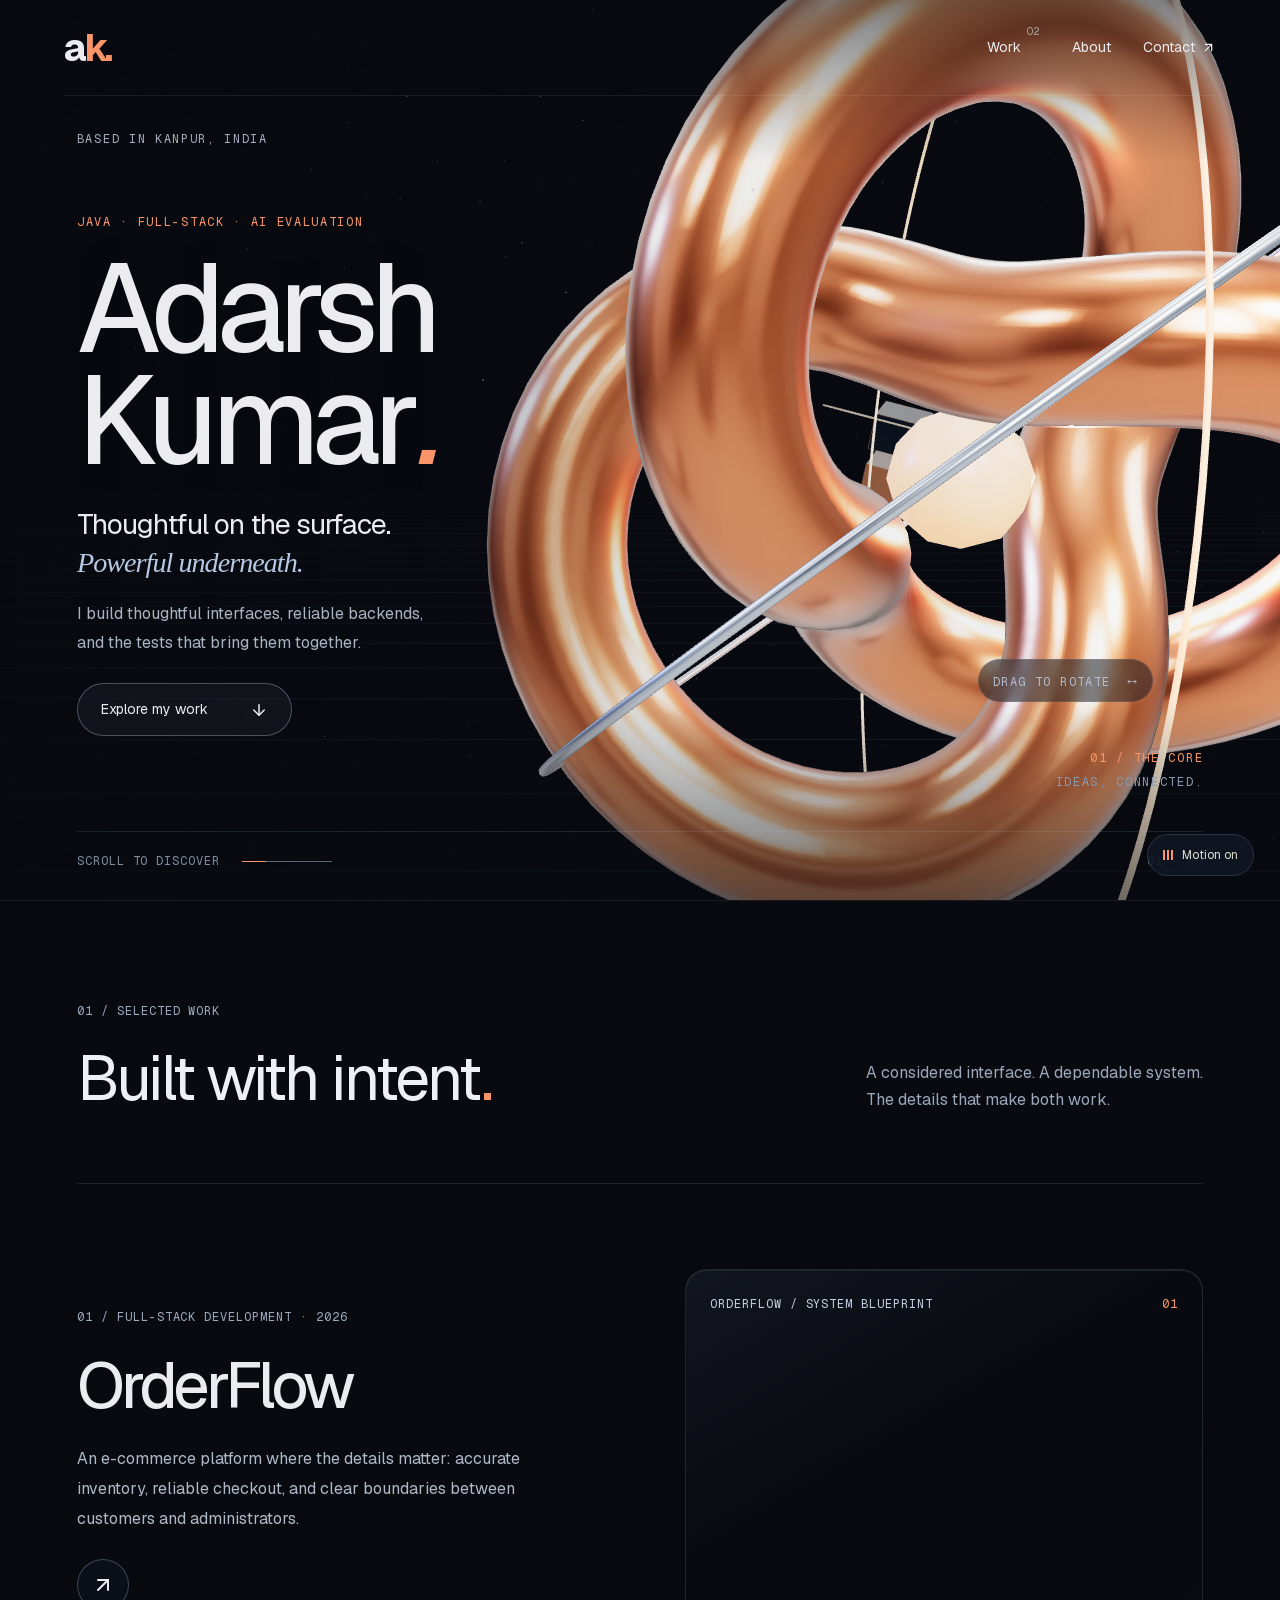
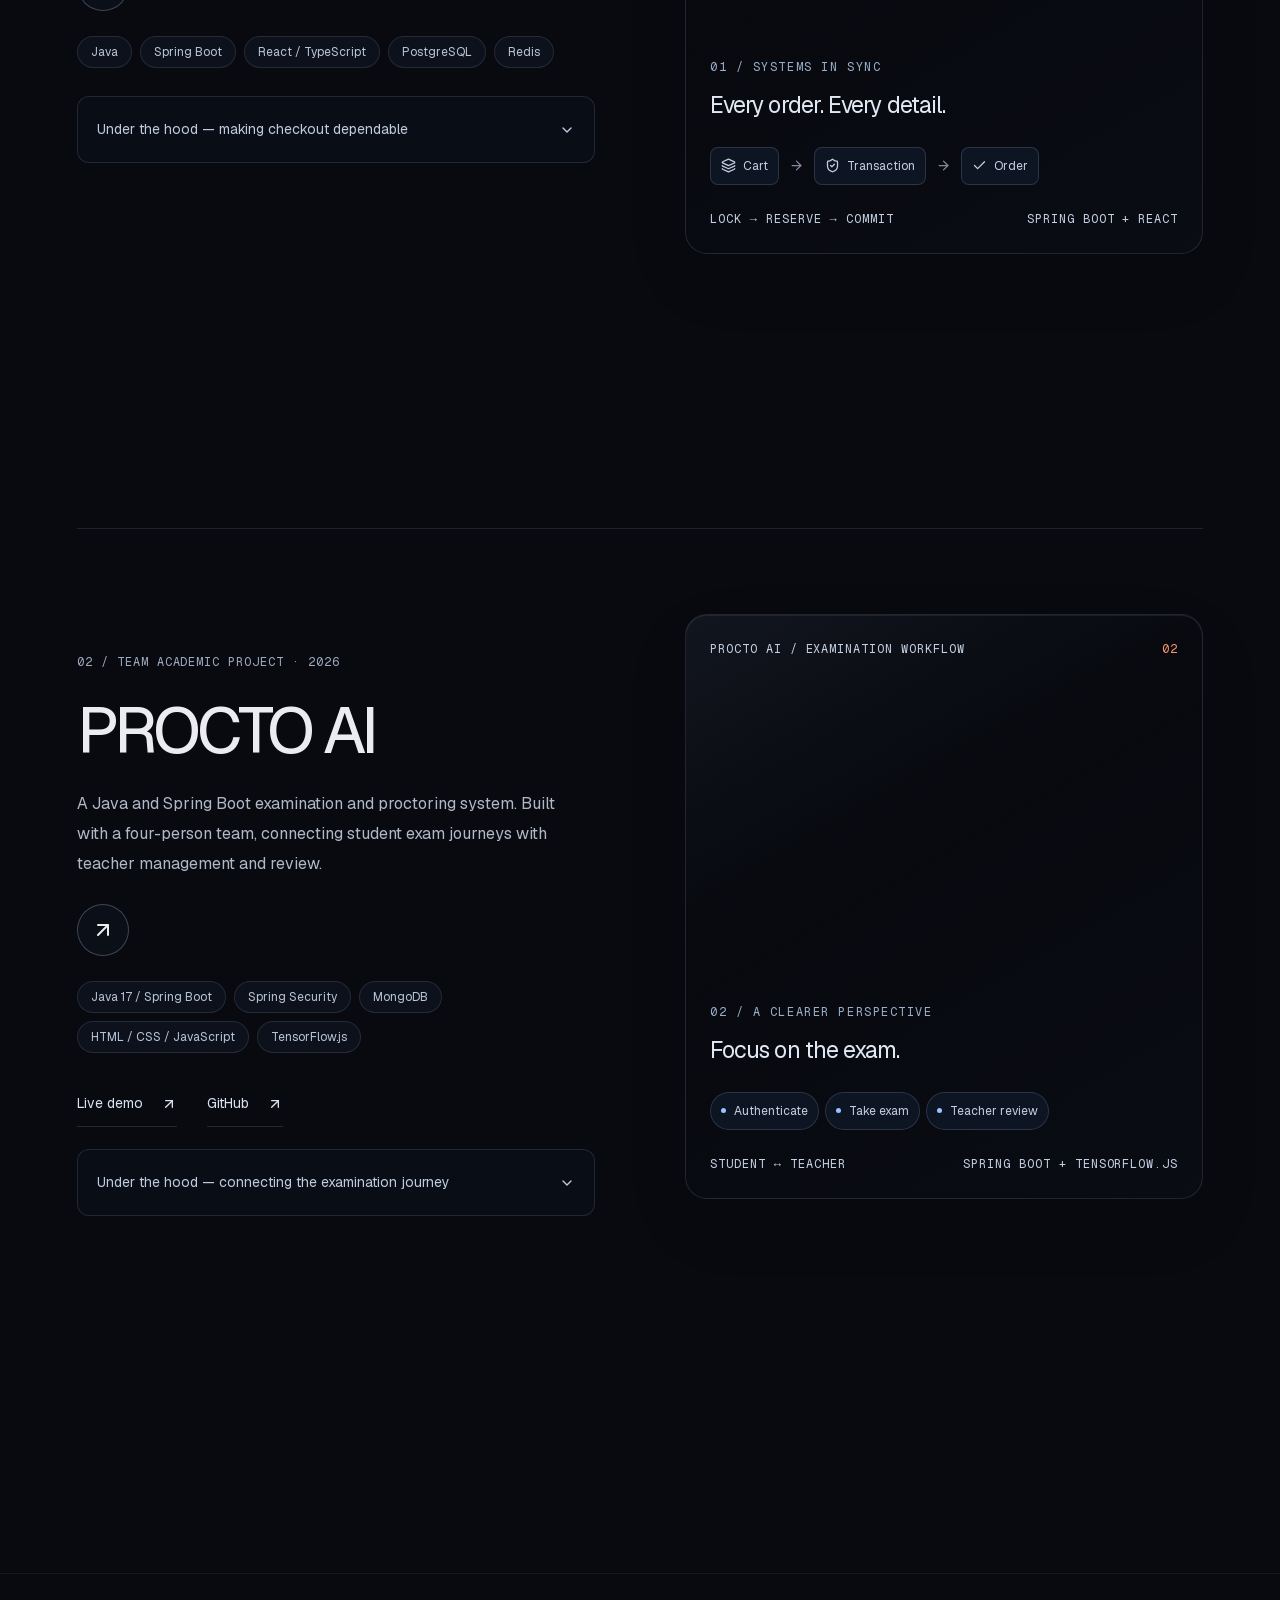
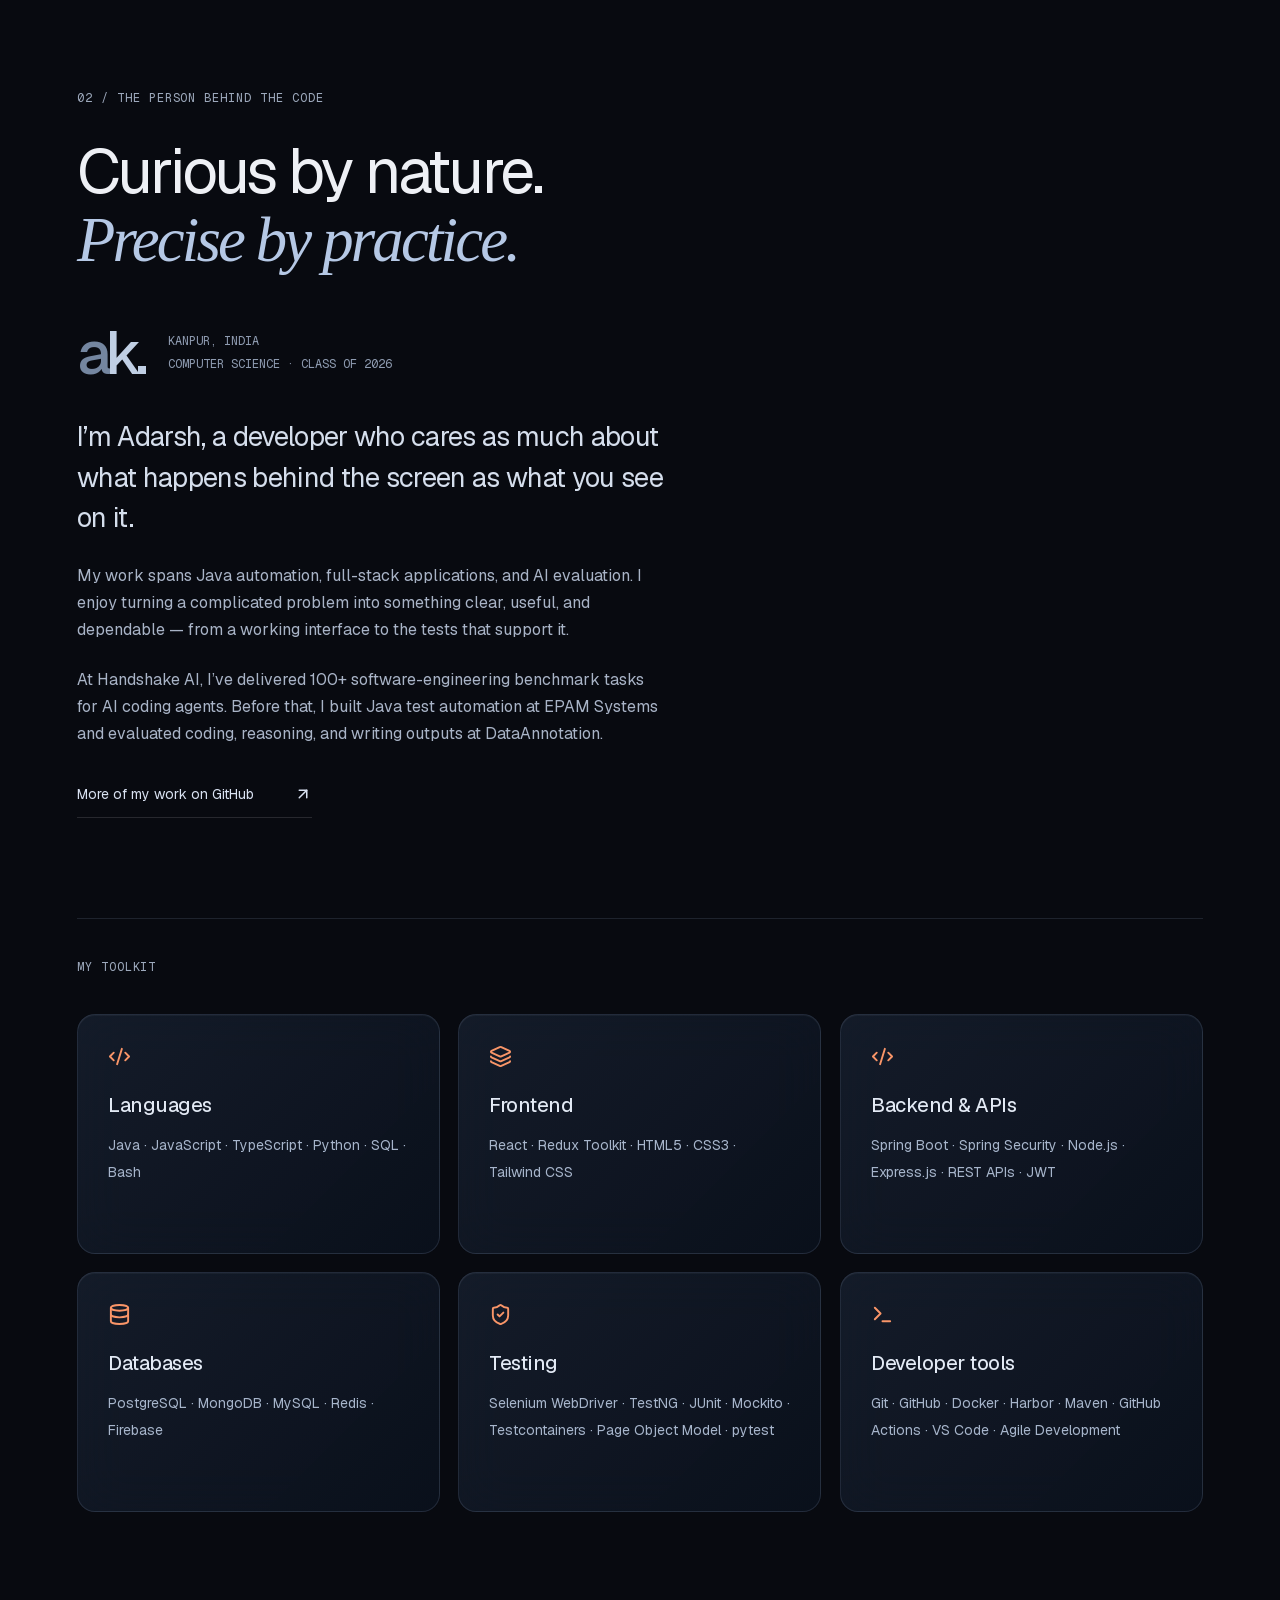
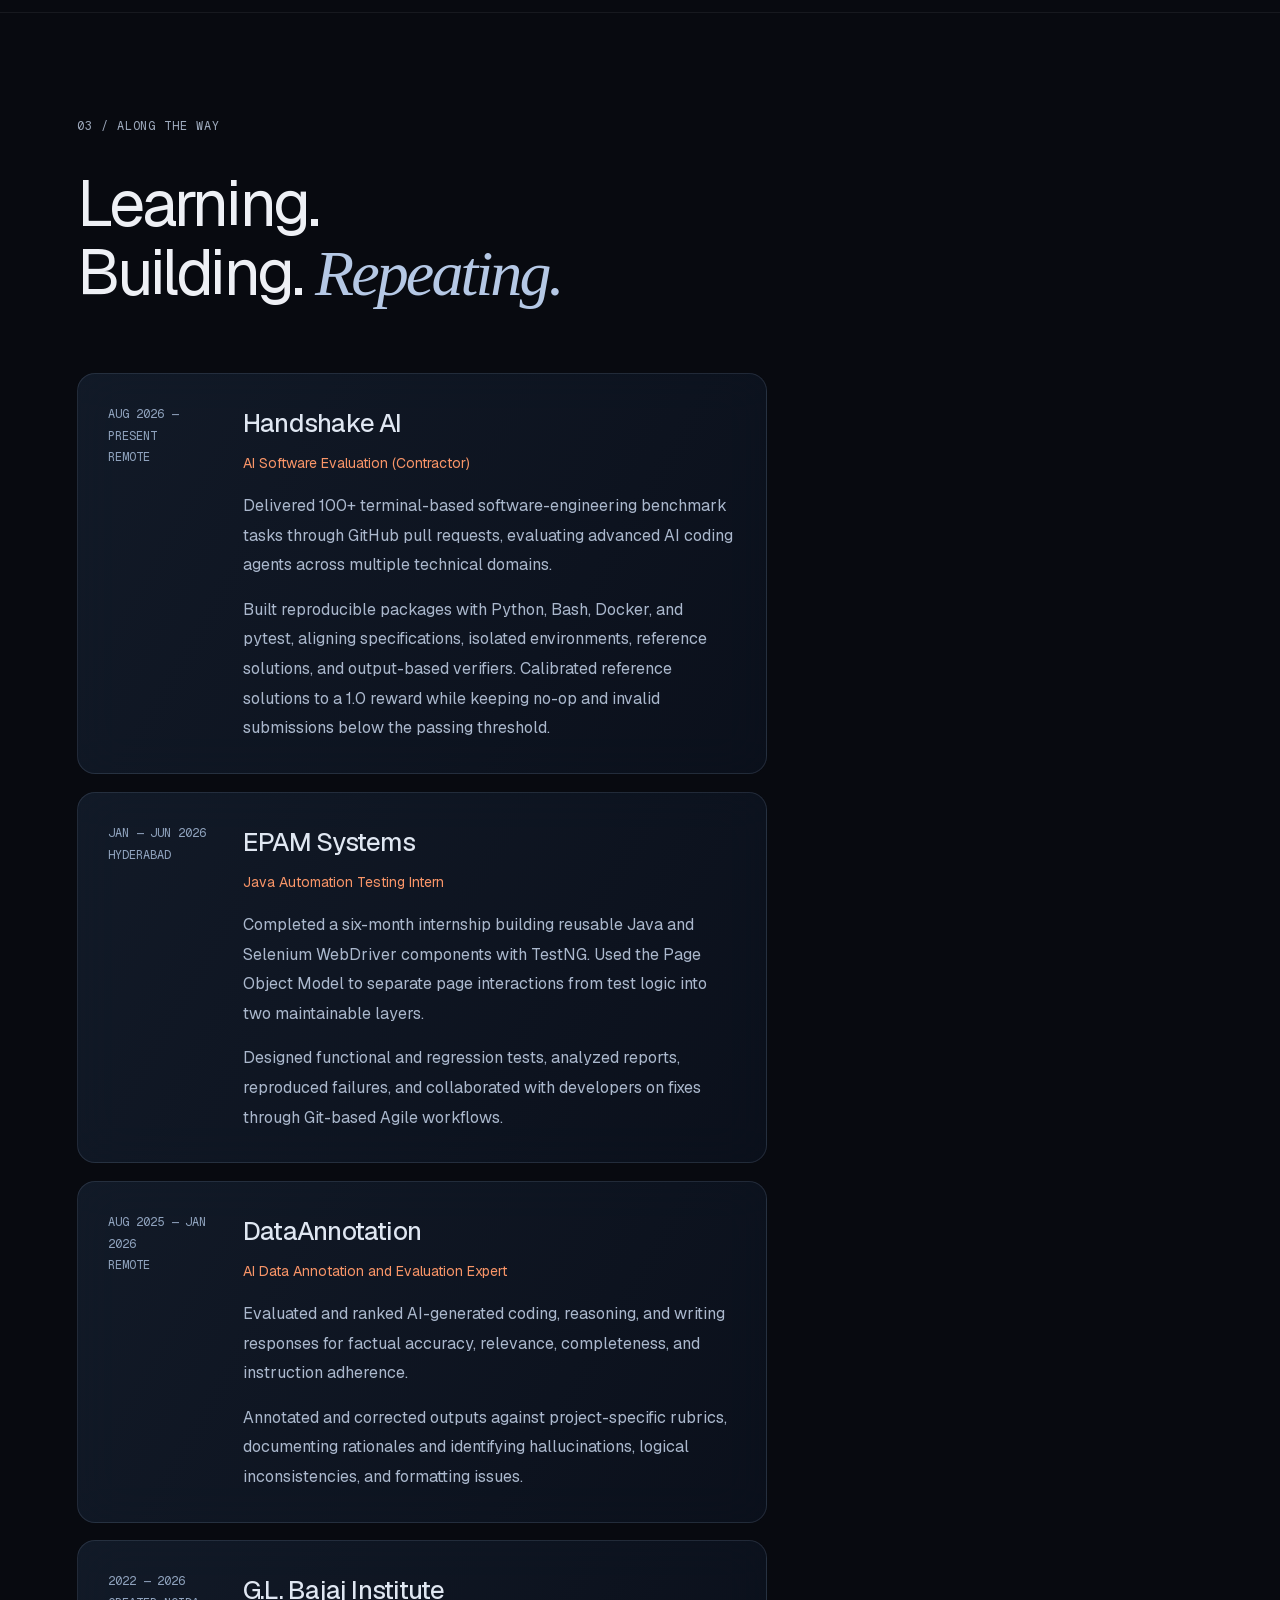
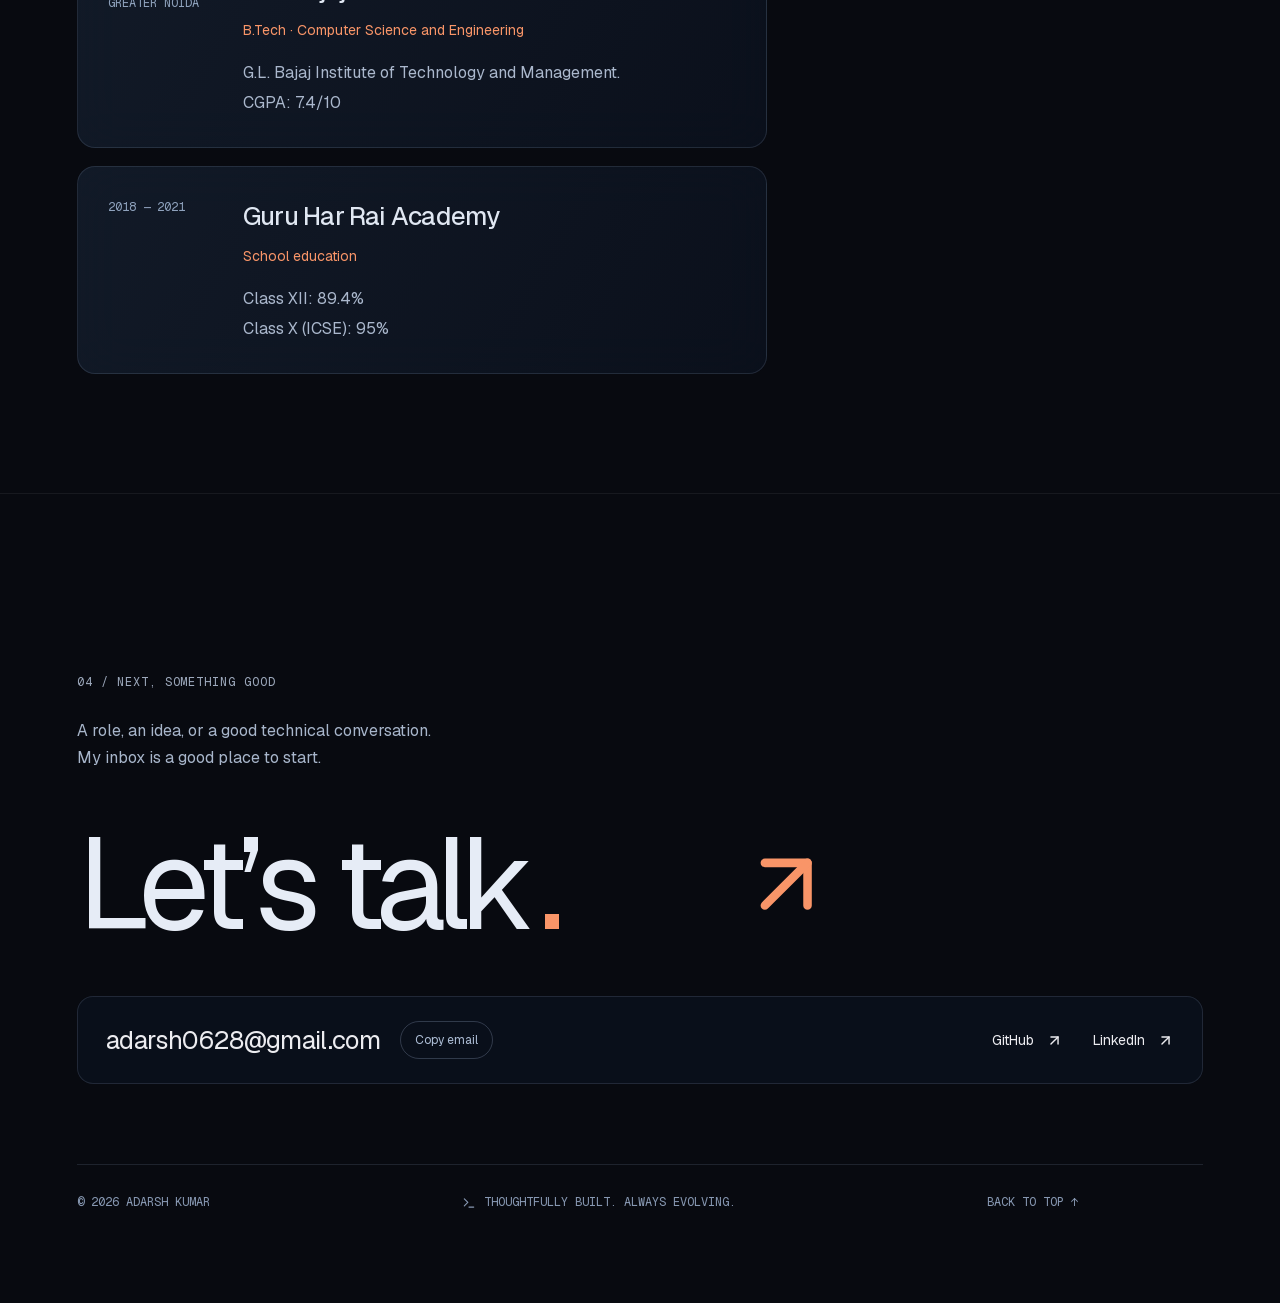
==== commit 45af0baa: "Publish immersive 3D portfolio and remove portfolio year label" ====
--- a/index.html
+++ b/index.html
@@ -1,4 +1,4 @@
-<!DOCTYPE html><html lang="en"><head><meta charSet="utf-8"/><meta name="viewport" content="width=device-width, initial-scale=1"/><link rel="stylesheet" href="/_next/static/css/index._OQeifiY.css" data-rsc-css-href="/_next/static/css/index._OQeifiY.css" data-precedence="vite-rsc/importer-resources"/><link rel="modulepreload" fetchPriority="low" href="/_next/static/chunks/index-CKnVKCzr.js"/><script src="/_next/static/chunks/rolldown-runtime-C60lm6uB.js" type="module" async=""></script><script src="/_next/static/chunks/framework-D_rUT4EX.js" type="module" async=""></script><link rel="modulepreload" href="/_next/static/chunks/layout-segment-context-B6LxeHJh.js" crossorigin=""/><link rel="modulepreload" href="/_next/static/chunks/page-DhFMLJmS.js" crossorigin=""/><title>Adarsh Kumar — Java &amp; Full-Stack Developer</title><meta name="description" content="Adarsh Kumar’s personal portfolio. Java, full-stack development, reliable systems, and thoughtful interfaces. Explore OrderFlow, PROCTO AI, and my experience."/><link rel="icon" href="/favicon.svg"/><link rel="canonical" href="https://adarsx.github.io"/><script>Object.assign(((self[Symbol.for("vinext.navigationRuntime")]??={bootstrap:{routeManifest:null},functions:{}}).bootstrap.rsc??={rsc:[]}),{params:{},nav:{"pathname":"/","searchParams":[]}})</script><link rel="modulepreload" href="/_next/static/chunks/index-CKnVKCzr.js" />
+<!DOCTYPE html><html lang="en"><head><meta charSet="utf-8"/><meta name="viewport" content="width=device-width, initial-scale=1"/><link rel="stylesheet" href="/_next/static/css/index.c5wka7y6.css" data-rsc-css-href="/_next/static/css/index.c5wka7y6.css" data-precedence="vite-rsc/importer-resources"/><link rel="modulepreload" fetchPriority="low" href="/_next/static/chunks/index-DDkZwcW0.js"/><script src="/_next/static/chunks/rolldown-runtime-C60lm6uB.js" type="module" async=""></script><script src="/_next/static/chunks/framework-D_rUT4EX.js" type="module" async=""></script><link rel="modulepreload" href="/_next/static/chunks/layout-segment-context-DQrlWKZ0.js" crossorigin=""/><link rel="modulepreload" href="/_next/static/chunks/page-CK9BoOwI.js" crossorigin=""/><title>Adarsh Kumar — Java &amp; Full-Stack Developer</title><meta name="description" content="Adarsh Kumar’s personal portfolio. Java, full-stack development, reliable systems, and thoughtful interfaces. Explore OrderFlow, PROCTO AI, and my experience."/><link rel="icon" href="/favicon.svg"/><link rel="canonical" href="https://adarsx.github.io"/><script>Object.assign(((self[Symbol.for("vinext.navigationRuntime")]??={bootstrap:{routeManifest:null},functions:{}}).bootstrap.rsc??={rsc:[]}),{params:{},nav:{"pathname":"/","searchParams":[]}})</script><link rel="modulepreload" href="/_next/static/chunks/index-DDkZwcW0.js" />
 <link rel="preload" href="/_next/static/_vinext_fonts/geist-8ac0455e797f/geist-98bbbccb.woff2" as="font" type="font/woff2" crossorigin />
 <link rel="preload" href="/_next/static/_vinext_fonts/geist-mono-00e989178794/geist-mono-013b2f2f.woff2" as="font" type="font/woff2" crossorigin />
 <style data-vinext-fonts>/* cyrillic-ext */
@@ -128,4 +128,4 @@
 
 .__variable_geist_mono_1001rt9 { --font-geist-mono: 'Geist Mono', 'Geist Mono Fallback'; }
 </style>
-</head><body class="__variable_geist_19ysh9d __variable_geist_mono_1001rt9 antialiased"><main id="top" data-motion="off"><a href="#work" class="skip-link">Skip to selected work</a><div class="reading-progress" aria-hidden="true"></div><button class="motion-toggle" aria-pressed="false"><span class="motion-bars" aria-hidden="true"><i></i><i></i><i></i></span> Motion <!-- -->off</button><header class="site-header"><a class="wordmark" href="#top" aria-label="Adarsh Kumar home">a<span>k.</span></a><nav aria-label="Main navigation"><a href="#work">Work <sup>02</sup></a><a href="#about">About</a><a href="#contact">Contact <svg xmlns="http://www.w3.org/2000/svg" width="15" height="15" viewBox="0 0 24 24" fill="none" stroke="currentColor" stroke-width="2" stroke-linecap="round" stroke-linejoin="round" class="lucide lucide-arrow-up-right" aria-hidden="true"><path d="M7 7h10v10"></path><path d="M7 17 17 7"></path></svg></a></nav><span class="header-note">BASED IN INDIA <span class="status-dot"></span></span></header><div class="hero-chapter"><section class="hero" aria-labelledby="hero-title"><div class="hero-meta"><span>JAVA &amp; FULL-STACK DEVELOPER</span><span>PERSONAL PORTFOLIO / 2026</span></div><div class="hero-scene"><canvas class="orbit-field" aria-hidden="true"></canvas><div class="art-position"><img class="hero-art" src="/loop-art.jpg" width="1100" height="1100" alt="" fetchPriority="high"/></div></div><h1 id="hero-title" aria-label="Adarsh Kumar"><span class="name-line name-first" aria-hidden="true"><span class="letter-mask"><span class="name-letter" style="animation-delay:0.14s">A</span></span><span class="letter-mask"><span class="name-letter" style="animation-delay:0.20500000000000002s">D</span></span><span class="letter-mask"><span class="name-letter" style="animation-delay:0.27s">A</span></span><span class="letter-mask"><span class="name-letter" style="animation-delay:0.335s">R</span></span><span class="letter-mask"><span class="name-letter" style="animation-delay:0.4s">S</span></span><span class="letter-mask"><span class="name-letter" style="animation-delay:0.465s">H</span></span></span><span class="name-line name-last" aria-hidden="true"><span class="letter-mask"><span class="name-letter" style="animation-delay:0.465s">K</span></span><span class="letter-mask"><span class="name-letter" style="animation-delay:0.53s">U</span></span><span class="letter-mask"><span class="name-letter" style="animation-delay:0.595s">M</span></span><span class="letter-mask"><span class="name-letter" style="animation-delay:0.66s">A</span></span><span class="letter-mask"><span class="name-letter" style="animation-delay:0.725s">R</span></span><span class="letter-mask"><span class="name-letter name-period" style="animation-delay:0.79s">.</span></span></span></h1><div class="hero-closing" aria-hidden="true"><span>THOUGHTFUL ON THE SURFACE.</span><p>Powerful<br/><em>underneath.</em></p></div><div class="hero-bottom"><p>I build the experience.<br/><em>And the engine behind it.</em></p><div class="hero-intro"><p>From thoughtful interfaces to reliable backends.<br/>Java, full-stack development, and a curiosity<br class="desktop-break"/> for how things work.</p><a class="text-link" href="#work">Explore my work <svg xmlns="http://www.w3.org/2000/svg" width="18" height="18" viewBox="0 0 24 24" fill="none" stroke="currentColor" stroke-width="2" stroke-linecap="round" stroke-linejoin="round" class="lucide lucide-arrow-down" aria-hidden="true"><path d="M12 5v14"></path><path d="m19 12-7 7-7-7"></path></svg></a></div></div><div class="hero-foot"><span>KANPUR, INDIA · IST</span><span>SCROLL TO EXPLORE <svg xmlns="http://www.w3.org/2000/svg" width="14" height="14" viewBox="0 0 24 24" fill="none" stroke="currentColor" stroke-width="2" stroke-linecap="round" stroke-linejoin="round" class="lucide lucide-arrow-down" aria-hidden="true"><path d="M12 5v14"></path><path d="m19 12-7 7-7-7"></path></svg></span></div></section></div><div class="motion-ribbon" aria-hidden="true"><div class="ribbon-track"><span>INTERFACE <i>↗</i> ENGINE <i>↗</i> INTENT <i>↗</i></span><span>INTERFACE <i>↗</i> ENGINE <i>↗</i> INTENT <i>↗</i></span><span>INTERFACE <i>↗</i> ENGINE <i>↗</i> INTENT <i>↗</i></span><span>INTERFACE <i>↗</i> ENGINE <i>↗</i> INTENT <i>↗</i></span></div></div><section id="work" class="section work-section" aria-labelledby="work-title"><div class="section-heading"><span class="eyebrow">01 / SELECTED WORK</span><h2 id="work-title">Built with intent<span>.</span></h2><p>A considered interface. A dependable system.<br/>The details that make both work.</p></div><article class="project"><div class="project-visual order-visual" aria-label="OrderFlow checkout architecture"><div class="visual-top"><span>ORDERFLOW / SYSTEM BLUEPRINT</span><span>01</span></div><div class="order-word">Order<span>Flow</span><svg xmlns="http://www.w3.org/2000/svg" width="24" height="24" viewBox="0 0 24 24" fill="none" stroke="currentColor" stroke-width="2" stroke-linecap="round" stroke-linejoin="round" class="lucide lucide-arrow-up-right" aria-hidden="true"><path d="M7 7h10v10"></path><path d="M7 17 17 7"></path></svg></div><p class="visual-tagline">Every order. Every detail.</p><div class="flow-diagram"><div><svg xmlns="http://www.w3.org/2000/svg" width="24" height="24" viewBox="0 0 24 24" fill="none" stroke="currentColor" stroke-width="2" stroke-linecap="round" stroke-linejoin="round" class="lucide lucide-layers" aria-hidden="true"><path d="M12.83 2.18a2 2 0 0 0-1.66 0L2.6 6.08a1 1 0 0 0 0 1.83l8.58 3.91a2 2 0 0 0 1.66 0l8.58-3.9a1 1 0 0 0 0-1.83z"></path><path d="M2 12a1 1 0 0 0 .58.91l8.6 3.91a2 2 0 0 0 1.65 0l8.58-3.9A1 1 0 0 0 22 12"></path><path d="M2 17a1 1 0 0 0 .58.91l8.6 3.91a2 2 0 0 0 1.65 0l8.58-3.9A1 1 0 0 0 22 17"></path></svg><span>Cart</span></div><svg xmlns="http://www.w3.org/2000/svg" width="24" height="24" viewBox="0 0 24 24" fill="none" stroke="currentColor" stroke-width="2" stroke-linecap="round" stroke-linejoin="round" class="lucide lucide-arrow-right flow-arrow" aria-hidden="true"><path d="M5 12h14"></path><path d="m12 5 7 7-7 7"></path></svg><div><svg xmlns="http://www.w3.org/2000/svg" width="24" height="24" viewBox="0 0 24 24" fill="none" stroke="currentColor" stroke-width="2" stroke-linecap="round" stroke-linejoin="round" class="lucide lucide-shield-check" aria-hidden="true"><path d="M20 13c0 5-3.5 7.5-7.66 8.95a1 1 0 0 1-.67-.01C7.5 20.5 4 18 4 13V6a1 1 0 0 1 1-1c2 0 4.5-1.2 6.24-2.72a1.17 1.17 0 0 1 1.52 0C14.51 3.81 17 5 19 5a1 1 0 0 1 1 1z"></path><path d="m9 12 2 2 4-4"></path></svg><span>Transaction</span></div><svg xmlns="http://www.w3.org/2000/svg" width="24" height="24" viewBox="0 0 24 24" fill="none" stroke="currentColor" stroke-width="2" stroke-linecap="round" stroke-linejoin="round" class="lucide lucide-arrow-right flow-arrow" aria-hidden="true"><path d="M5 12h14"></path><path d="m12 5 7 7-7 7"></path></svg><div><svg xmlns="http://www.w3.org/2000/svg" width="24" height="24" viewBox="0 0 24 24" fill="none" stroke="currentColor" stroke-width="2" stroke-linecap="round" stroke-linejoin="round" class="lucide lucide-check" aria-hidden="true"><path d="M20 6 9 17l-5-5"></path></svg><span>Order</span></div></div><div class="visual-bottom"><span>LOCK → RESERVE → COMMIT</span><span>SPRING BOOT + REACT</span></div></div><div class="project-info"><div><span class="eyebrow">01 / FULL-STACK DEVELOPMENT · 2026</span><h3>OrderFlow</h3></div><p>An e-commerce platform where the details matter: accurate inventory, reliable checkout, and clear boundaries between customers and administrators.</p><a class="round-link" href="https://github.com/adarsx/orderflow" target="_blank" rel="noreferrer" aria-label="View OrderFlow source on GitHub"><svg xmlns="http://www.w3.org/2000/svg" width="24" height="24" viewBox="0 0 24 24" fill="none" stroke="currentColor" stroke-width="2" stroke-linecap="round" stroke-linejoin="round" class="lucide lucide-arrow-up-right" aria-hidden="true"><path d="M7 7h10v10"></path><path d="M7 17 17 7"></path></svg></a></div><div class="project-tags"><span>Java</span><span>Spring Boot</span><span>React / TypeScript</span><span>PostgreSQL</span><span>Redis</span></div><div data-orientation="vertical" data-slot="accordion" class="flex w-full flex-col project-story"><div data-orientation="vertical" data-hidden="" data-index="-1" data-closed="" data-slot="accordion-item" class="not-last:border-b"><h3 data-orientation="vertical" data-hidden="" data-index="-1" data-closed="" class="flex"><button type="button" data-value="" data-orientation="vertical" data-hidden="" data-index="-1" tabindex="0" aria-disabled="false" aria-expanded="false" id="base-ui-_R_14tiH2_" data-slot="accordion-trigger" class="focus-visible:ring-ring/50 focus-visible:border-ring focus-visible:after:border-ring **:data-[slot=accordion-trigger-icon]:text-muted-foreground rounded-lg py-2.5 text-left text-sm font-medium hover:underline focus-visible:ring-3 **:data-[slot=accordion-trigger-icon]:ml-auto **:data-[slot=accordion-trigger-icon]:size-4 group/accordion-trigger relative flex flex-1 items-start justify-between border border-transparent transition-all outline-none aria-disabled:pointer-events-none aria-disabled:opacity-50 story-trigger">Under the hood — making checkout dependable<svg xmlns="http://www.w3.org/2000/svg" width="24" height="24" viewBox="0 0 24 24" fill="none" stroke="currentColor" stroke-width="2" stroke-linecap="round" stroke-linejoin="round" class="lucide lucide-chevron-down pointer-events-none shrink-0 group-aria-expanded/accordion-trigger:hidden" aria-hidden="true" data-slot="accordion-trigger-icon"><path d="m6 9 6 6 6-6"></path></svg><svg xmlns="http://www.w3.org/2000/svg" width="24" height="24" viewBox="0 0 24 24" fill="none" stroke="currentColor" stroke-width="2" stroke-linecap="round" stroke-linejoin="round" class="lucide lucide-chevron-up pointer-events-none hidden shrink-0 group-aria-expanded/accordion-trigger:inline" aria-hidden="true" data-slot="accordion-trigger-icon"><path d="m18 15-6-6-6 6"></path></svg></button></h3></div></div></article><article class="project second-project"><div class="project-visual procto-visual" aria-label="PROCTO AI examination workflow"><div class="visual-top"><span>PROCTO AI / EXAMINATION WORKFLOW</span><span>02</span></div><div class="procto-center"><div class="procto-monogram"><svg xmlns="http://www.w3.org/2000/svg" width="38" height="38" viewBox="0 0 24 24" fill="none" stroke="currentColor" stroke-width="2" stroke-linecap="round" stroke-linejoin="round" class="lucide lucide-shield-check" aria-hidden="true"><path d="M20 13c0 5-3.5 7.5-7.66 8.95a1 1 0 0 1-.67-.01C7.5 20.5 4 18 4 13V6a1 1 0 0 1 1-1c2 0 4.5-1.2 6.24-2.72a1.17 1.17 0 0 1 1.52 0C14.51 3.81 17 5 19 5a1 1 0 0 1 1 1z"></path><path d="m9 12 2 2 4-4"></path></svg></div><div class="procto-word">PROCTO<span> AI</span></div><p>Focus on the exam.</p></div><div class="exam-flow"><span><span class="tiny-dot"></span> Authenticate</span><span><span class="tiny-dot"></span> Take exam</span><span><span class="tiny-dot"></span> Teacher review</span></div><div class="visual-bottom"><span>STUDENT ↔ TEACHER</span><span>SPRING BOOT + TENSORFLOW.JS</span></div></div><div class="project-info"><div><span class="eyebrow">02 / TEAM ACADEMIC PROJECT · 2026</span><h3>PROCTO AI</h3></div><p>A Java and Spring Boot examination and proctoring system. Built with a four-person team, connecting student exam journeys with teacher management and review.</p><a class="round-link" href="https://procto-ai-vuyp.onrender.com" target="_blank" rel="noreferrer" aria-label="Open the PROCTO AI live demo"><svg xmlns="http://www.w3.org/2000/svg" width="24" height="24" viewBox="0 0 24 24" fill="none" stroke="currentColor" stroke-width="2" stroke-linecap="round" stroke-linejoin="round" class="lucide lucide-arrow-up-right" aria-hidden="true"><path d="M7 7h10v10"></path><path d="M7 17 17 7"></path></svg></a></div><div class="project-tags"><span>Java 17 / Spring Boot</span><span>Spring Security</span><span>MongoDB</span><span>HTML / CSS / JavaScript</span><span>TensorFlow.js</span></div><div class="project-resources"><a class="text-link" href="https://procto-ai-vuyp.onrender.com" target="_blank" rel="noreferrer">Live demo <svg xmlns="http://www.w3.org/2000/svg" width="16" height="16" viewBox="0 0 24 24" fill="none" stroke="currentColor" stroke-width="2" stroke-linecap="round" stroke-linejoin="round" class="lucide lucide-arrow-up-right" aria-hidden="true"><path d="M7 7h10v10"></path><path d="M7 17 17 7"></path></svg></a><a class="text-link" href="https://github.com/adarsx/Procto-AI" target="_blank" rel="noreferrer">GitHub <svg xmlns="http://www.w3.org/2000/svg" width="16" height="16" viewBox="0 0 24 24" fill="none" stroke="currentColor" stroke-width="2" stroke-linecap="round" stroke-linejoin="round" class="lucide lucide-arrow-up-right" aria-hidden="true"><path d="M7 7h10v10"></path><path d="M7 17 17 7"></path></svg></a></div><div id="procto-details"><div data-orientation="vertical" data-slot="accordion" class="flex w-full flex-col project-story"><div data-orientation="vertical" data-hidden="" data-index="-1" data-closed="" data-slot="accordion-item" class="not-last:border-b"><h3 data-orientation="vertical" data-hidden="" data-index="-1" data-closed="" class="flex"><button type="button" data-value="" data-orientation="vertical" data-hidden="" data-index="-1" tabindex="0" aria-disabled="false" aria-expanded="false" id="base-ui-_R_1etiH2_" data-slot="accordion-trigger" class="focus-visible:ring-ring/50 focus-visible:border-ring focus-visible:after:border-ring **:data-[slot=accordion-trigger-icon]:text-muted-foreground rounded-lg py-2.5 text-left text-sm font-medium hover:underline focus-visible:ring-3 **:data-[slot=accordion-trigger-icon]:ml-auto **:data-[slot=accordion-trigger-icon]:size-4 group/accordion-trigger relative flex flex-1 items-start justify-between border border-transparent transition-all outline-none aria-disabled:pointer-events-none aria-disabled:opacity-50 story-trigger">Under the hood — connecting the examination journey<svg xmlns="http://www.w3.org/2000/svg" width="24" height="24" viewBox="0 0 24 24" fill="none" stroke="currentColor" stroke-width="2" stroke-linecap="round" stroke-linejoin="round" class="lucide lucide-chevron-down pointer-events-none shrink-0 group-aria-expanded/accordion-trigger:hidden" aria-hidden="true" data-slot="accordion-trigger-icon"><path d="m6 9 6 6 6-6"></path></svg><svg xmlns="http://www.w3.org/2000/svg" width="24" height="24" viewBox="0 0 24 24" fill="none" stroke="currentColor" stroke-width="2" stroke-linecap="round" stroke-linejoin="round" class="lucide lucide-chevron-up pointer-events-none hidden shrink-0 group-aria-expanded/accordion-trigger:inline" aria-hidden="true" data-slot="accordion-trigger-icon"><path d="m18 15-6-6-6 6"></path></svg></button></h3></div></div></div></article></section><section id="about" class="section about-section" aria-labelledby="about-title"><div class="about-heading"><span class="eyebrow">02 / THE PERSON BEHIND THE CODE</span><h2 id="about-title">Curious by nature.<br/><em>Precise by practice.</em></h2></div><div class="about-body"><div class="about-label"><span class="mini-mark">a<span>k.</span></span><span>KANPUR, INDIA<br/>COMPUTER SCIENCE · CLASS OF 2026</span></div><div><p class="about-lead"><span class="read-word">I’m<!-- --> </span><span class="read-word">Adarsh,<!-- --> </span><span class="read-word">a<!-- --> </span><span class="read-word">developer<!-- --> </span><span class="read-word">who<!-- --> </span><span class="read-word">cares<!-- --> </span><span class="read-word">as<!-- --> </span><span class="read-word">much<!-- --> </span><span class="read-word">about<!-- --> </span><span class="read-word">what<!-- --> </span><span class="read-word">happens<!-- --> </span><span class="read-word">behind<!-- --> </span><span class="read-word">the<!-- --> </span><span class="read-word">screen<!-- --> </span><span class="read-word">as<!-- --> </span><span class="read-word">what<!-- --> </span><span class="read-word">you<!-- --> </span><span class="read-word">see<!-- --> </span><span class="read-word">on<!-- --> </span><span class="read-word">it.<!-- --> </span></p><p class="about-text">My work spans Java automation, full-stack applications, and AI evaluation. I enjoy turning a complicated problem into something clear, useful, and dependable — from a working interface to the tests that support it.</p><p class="about-text">At Handshake AI, I’ve delivered 100+ software-engineering benchmark tasks for AI coding agents. Before that, I built Java test automation at EPAM Systems and evaluated coding, reasoning, and writing outputs at DataAnnotation.</p><a class="text-link" href="https://github.com/adarsx" target="_blank" rel="noreferrer">More of my work on GitHub <svg xmlns="http://www.w3.org/2000/svg" width="18" height="18" viewBox="0 0 24 24" fill="none" stroke="currentColor" stroke-width="2" stroke-linecap="round" stroke-linejoin="round" class="lucide lucide-arrow-up-right" aria-hidden="true"><path d="M7 7h10v10"></path><path d="M7 17 17 7"></path></svg></a></div></div><div class="toolkit"><span class="eyebrow">MY TOOLKIT</span><div class="skill-grid"><div class="skill"><svg xmlns="http://www.w3.org/2000/svg" width="23" height="23" viewBox="0 0 24 24" fill="none" stroke="currentColor" stroke-width="2" stroke-linecap="round" stroke-linejoin="round" class="lucide lucide-code-xml" aria-hidden="true"><path d="m18 16 4-4-4-4"></path><path d="m6 8-4 4 4 4"></path><path d="m14.5 4-5 16"></path></svg><h3>Languages</h3><p>Java · JavaScript · TypeScript · Python · SQL · Bash</p></div><div class="skill"><svg xmlns="http://www.w3.org/2000/svg" width="23" height="23" viewBox="0 0 24 24" fill="none" stroke="currentColor" stroke-width="2" stroke-linecap="round" stroke-linejoin="round" class="lucide lucide-layers" aria-hidden="true"><path d="M12.83 2.18a2 2 0 0 0-1.66 0L2.6 6.08a1 1 0 0 0 0 1.83l8.58 3.91a2 2 0 0 0 1.66 0l8.58-3.9a1 1 0 0 0 0-1.83z"></path><path d="M2 12a1 1 0 0 0 .58.91l8.6 3.91a2 2 0 0 0 1.65 0l8.58-3.9A1 1 0 0 0 22 12"></path><path d="M2 17a1 1 0 0 0 .58.91l8.6 3.91a2 2 0 0 0 1.65 0l8.58-3.9A1 1 0 0 0 22 17"></path></svg><h3>Frontend</h3><p>React · Redux Toolkit · HTML5 · CSS3 · Tailwind CSS</p></div><div class="skill"><svg xmlns="http://www.w3.org/2000/svg" width="23" height="23" viewBox="0 0 24 24" fill="none" stroke="currentColor" stroke-width="2" stroke-linecap="round" stroke-linejoin="round" class="lucide lucide-code-xml" aria-hidden="true"><path d="m18 16 4-4-4-4"></path><path d="m6 8-4 4 4 4"></path><path d="m14.5 4-5 16"></path></svg><h3>Backend &amp; APIs</h3><p>Spring Boot · Spring Security · Node.js · Express.js · REST APIs · JWT</p></div><div class="skill"><svg xmlns="http://www.w3.org/2000/svg" width="23" height="23" viewBox="0 0 24 24" fill="none" stroke="currentColor" stroke-width="2" stroke-linecap="round" stroke-linejoin="round" class="lucide lucide-database" aria-hidden="true"><ellipse cx="12" cy="5" rx="9" ry="3"></ellipse><path d="M3 5V19A9 3 0 0 0 21 19V5"></path><path d="M3 12A9 3 0 0 0 21 12"></path></svg><h3>Databases</h3><p>PostgreSQL · MongoDB · MySQL · Redis · Firebase</p></div><div class="skill"><svg xmlns="http://www.w3.org/2000/svg" width="23" height="23" viewBox="0 0 24 24" fill="none" stroke="currentColor" stroke-width="2" stroke-linecap="round" stroke-linejoin="round" class="lucide lucide-shield-check" aria-hidden="true"><path d="M20 13c0 5-3.5 7.5-7.66 8.95a1 1 0 0 1-.67-.01C7.5 20.5 4 18 4 13V6a1 1 0 0 1 1-1c2 0 4.5-1.2 6.24-2.72a1.17 1.17 0 0 1 1.52 0C14.51 3.81 17 5 19 5a1 1 0 0 1 1 1z"></path><path d="m9 12 2 2 4-4"></path></svg><h3>Testing</h3><p>Selenium WebDriver · TestNG · JUnit · Mockito · Testcontainers · Page Object Model · pytest</p></div><div class="skill"><svg xmlns="http://www.w3.org/2000/svg" width="23" height="23" viewBox="0 0 24 24" fill="none" stroke="currentColor" stroke-width="2" stroke-linecap="round" stroke-linejoin="round" class="lucide lucide-terminal" aria-hidden="true"><path d="M12 19h8"></path><path d="m4 17 6-6-6-6"></path></svg><h3>Developer tools</h3><p>Git · GitHub · Docker · Harbor · Maven · GitHub Actions · VS Code · Agile Development</p></div></div></div></section><section id="experience" class="section experience-section" aria-labelledby="experience-title"><div class="experience-heading"><span class="eyebrow">03 / ALONG THE WAY</span><h2 id="experience-title">Learning.<br/>Building. <em>Repeating.</em></h2></div><div class="timeline"><article><span class="timeline-date">AUG 2026 — PRESENT<br/>REMOTE</span><div><h3>Handshake AI</h3><span class="role">AI Software Evaluation (Contractor)</span><p>Delivered 100+ terminal-based software-engineering benchmark tasks through GitHub pull requests, evaluating advanced AI coding agents across multiple technical domains.</p><p>Built reproducible packages with Python, Bash, Docker, and pytest, aligning specifications, isolated environments, reference solutions, and output-based verifiers. Calibrated reference solutions to a 1.0 reward while keeping no-op and invalid submissions below the passing threshold.</p></div></article><article><span class="timeline-date">JAN — JUN 2026<br/>HYDERABAD</span><div><h3>EPAM Systems</h3><span class="role">Java Automation Testing Intern</span><p>Completed a six-month internship building reusable Java and Selenium WebDriver components with TestNG. Used the Page Object Model to separate page interactions from test logic into two maintainable layers.</p><p>Designed functional and regression tests, analyzed reports, reproduced failures, and collaborated with developers on fixes through Git-based Agile workflows.</p></div></article><article><span class="timeline-date">AUG 2025 — JAN 2026<br/>REMOTE</span><div><h3>DataAnnotation</h3><span class="role">AI Data Annotation and Evaluation Expert</span><p>Evaluated and ranked AI-generated coding, reasoning, and writing responses for factual accuracy, relevance, completeness, and instruction adherence.</p><p>Annotated and corrected outputs against project-specific rubrics, documenting rationales and identifying hallucinations, logical inconsistencies, and formatting issues.</p></div></article><article><span class="timeline-date">2022 — 2026<br/>GREATER NOIDA</span><div><h3>G.L. Bajaj Institute</h3><span class="role">B.Tech · Computer Science and Engineering</span><p>G.L. Bajaj Institute of Technology and Management.<br/>CGPA: 7.4/10</p></div></article><article><span class="timeline-date">2018 — 2021</span><div><h3>Guru Har Rai Academy</h3><span class="role">School education</span><p>Class XII: 89.4%<br/>Class X (ICSE): 95%</p></div></article></div></section><footer id="contact" class="section contact-section"><div class="contact-top"><span class="eyebrow">04 / NEXT, SOMETHING GOOD</span><p>A role, an idea, or a good technical conversation.<br/>My inbox is a good place to start.</p></div><a class="contact-heading" href="mailto:adarsh0628@gmail.com">Let’s talk<span>.</span><svg xmlns="http://www.w3.org/2000/svg" width="24" height="24" viewBox="0 0 24 24" fill="none" stroke="currentColor" stroke-width="2" stroke-linecap="round" stroke-linejoin="round" class="lucide lucide-arrow-up-right" aria-hidden="true"><path d="M7 7h10v10"></path><path d="M7 17 17 7"></path></svg></a><div class="contact-links"><div class="email-group"><a class="email-link" href="mailto:adarsh0628@gmail.com">adarsh0628@gmail.com</a><button class="copy-button" aria-label="Copy email address">Copy email</button><span role="status" class="copy-status"></span></div><div class="socials"><a href="https://github.com/adarsx" target="_blank" rel="noreferrer">GitHub <svg xmlns="http://www.w3.org/2000/svg" width="17" height="17" viewBox="0 0 24 24" fill="none" stroke="currentColor" stroke-width="2" stroke-linecap="round" stroke-linejoin="round" class="lucide lucide-arrow-up-right" aria-hidden="true"><path d="M7 7h10v10"></path><path d="M7 17 17 7"></path></svg></a><a href="https://www.linkedin.com/in/adarsh-kumar-4a9742259" target="_blank" rel="noreferrer">LinkedIn <svg xmlns="http://www.w3.org/2000/svg" width="17" height="17" viewBox="0 0 24 24" fill="none" stroke="currentColor" stroke-width="2" stroke-linecap="round" stroke-linejoin="round" class="lucide lucide-arrow-up-right" aria-hidden="true"><path d="M7 7h10v10"></path><path d="M7 17 17 7"></path></svg></a></div></div><div class="footer-bottom"><span>© 2026 ADARSH KUMAR</span><span class="footer-signature"><svg xmlns="http://www.w3.org/2000/svg" width="14" height="14" viewBox="0 0 24 24" fill="none" stroke="currentColor" stroke-width="2" stroke-linecap="round" stroke-linejoin="round" class="lucide lucide-terminal" aria-hidden="true"><path d="M12 19h8"></path><path d="m4 17 6-6-6-6"></path></svg> THOUGHTFULLY BUILT. ALWAYS EVOLVING.</span><a href="#top">BACK TO TOP ↑</a></div></footer></main><script type="module" src="/_next/static/chunks/index-CKnVKCzr.js" id="_R_" async=""></script><script>((self[Symbol.for("vinext.navigationRuntime")]??={bootstrap:{routeManifest:null},functions:{}}).bootstrap.rsc??={rsc:[]}).rsc.push("2:I[\"8c0f216c4604\",[],\"Children\",1]\n")</script><script>((self[Symbol.for("vinext.navigationRuntime")]??={bootstrap:{routeManifest:null},functions:{}}).bootstrap.rsc??={rsc:[]}).rsc.push("3:I[\"593f344dc510\",[],\"GlobalErrorBoundary\",1]\n")</script><script>((self[Symbol.for("vinext.navigationRuntime")]??={bootstrap:{routeManifest:null},functions:{}}).bootstrap.rsc??={rsc:[]}).rsc.push("4:I[\"0b874ad30386\",[],\"default\",1]\n")</script><script>((self[Symbol.for("vinext.navigationRuntime")]??={bootstrap:{routeManifest:null},functions:{}}).bootstrap.rsc??={rsc:[]}).rsc.push("5:I[\"593f344dc510\",[],\"ErrorBoundary\",1]\n")</script><script>((self[Symbol.for("vinext.navigationRuntime")]??={bootstrap:{routeManifest:null},functions:{}}).bootstrap.rsc??={rsc:[]}).rsc.push("6:I[\"15c18cfaeeff\",[],\"LayoutSegmentProvider\",1]\n")</script><script>((self[Symbol.for("vinext.navigationRuntime")]??={bootstrap:{routeManifest:null},functions:{}}).bootstrap.rsc??={rsc:[]}).rsc.push("7:I[\"8c0f216c4604\",[],\"Slot\",1]\n")</script><script>((self[Symbol.for("vinext.navigationRuntime")]??={bootstrap:{routeManifest:null},functions:{}}).bootstrap.rsc??={rsc:[]}).rsc.push("8:I[\"593f344dc510\",[],\"NotFoundBoundary\",1]\n")</script><script>((self[Symbol.for("vinext.navigationRuntime")]??={bootstrap:{routeManifest:null},functions:{}}).bootstrap.rsc??={rsc:[]}).rsc.push("9:I[\"9276801271d6\",[],\"AppRouterScrollTarget\",1]\n")</script><script>((self[Symbol.for("vinext.navigationRuntime")]??={bootstrap:{routeManifest:null},functions:{}}).bootstrap.rsc??={rsc:[]}).rsc.push("a:I[\"593f344dc510\",[],\"RedirectBoundary\",1]\n")</script><script>((self[Symbol.for("vinext.navigationRuntime")]??={bootstrap:{routeManifest:null},functions:{}}).bootstrap.rsc??={rsc:[]}).rsc.push(":HL[\"/_next/static/css/index._OQeifiY.css\",\"style\"     ]\n")</script><script>((self[Symbol.for("vinext.navigationRuntime")]??={bootstrap:{routeManifest:null},functions:{}}).bootstrap.rsc??={rsc:[]}).rsc.push("0:{\"page:/\":\"$L1\",\"layout:/\":[[[\"$\",\"link\",\"css:/_next/static/css/index._OQeifiY.css\",{\"rel\":\"stylesheet\",\"precedence\":\"vite-rsc/importer-resources\",\"href\":\"/_next/static/css/index._OQeifiY.css\",\"data-rsc-css-href\":\"/_next/static/css/index._OQeifiY.css\"}],\"$undefined\"],[\"$\",\"html\",null,{\"lang\":\"en\",\"children\":[\"$\",\"body\",null,{\"className\":\"__variable_geist_19ysh9d __variable_geist_mono_1001rt9 antialiased\",\"children\":[\"$\",\"$L2\",null,{}]}]}]],\"route:/\":[[[\"$\",\"meta\",null,{\"charSet\":\"utf-8\"}],[[\"$\",\"title\",\"0\",{\"children\":\"Adarsh Kumar — Java \u0026 Full-Stack Developer\"}],[\"$\",\"meta\",\"1\",{\"name\":\"description\",\"content\":\"Adarsh Kumar’s personal portfolio. Java, full-stack development, reliable systems, and thoughtful interfaces. Explore OrderFlow, PROCTO AI, and my experience.\"}],[\"$\",\"link\",\"2\",{\"data-vinext-streamed-icon\":\"$undefined\",\"rel\":\"icon\",\"href\":\"/favicon.svg\",\"type\":\"$undefined\",\"sizes\":\"$undefined\",\"color\":\"$undefined\",\"media\":\"$undefined\",\"fetchPriority\":\"$undefined\"}],[\"$\",\"link\",\"3\",{\"rel\":\"canonical\",\"href\":\"https://adarsx.github.io\"}]],[[\"$\",\"meta\",\"0\",{\"name\":\"viewport\",\"content\":\"width=device-width, initial-scale=1\"}]]],[\"$\",\"$L3\",null,{\"fallback\":\"$4\",\"children\":[\"$\",\"$L5\",null,{\"fallback\":\"$4\",\"children\":[\"$\",\"$L6\",null,{\"providerId\":\"layout:/\",\"segmentMap\":{\"children\":[]},\"children\":[\"$\",\"$L7\",null,{\"id\":\"layout:/\",\"parallelSlots\":\"$undefined\",\"children\":[\"$\",\"$L8\",null,{\"resetKey\":\"\",\"fallback\":[[\"$\",\"title\",null,{\"children\":\"404: This page could not be found.\"}],[\"$\",\"div\",null,{\"style\":{\"fontFamily\":\"system-ui,\\\"Segoe UI\\\",Roboto,Helvetica,Arial,sans-serif,\\\"Apple Color Emoji\\\",\\\"Segoe UI Emoji\\\"\",\"height\":\"100vh\",\"textAlign\":\"center\",\"display\":\"flex\",\"flexDirection\":\"column\",\"alignItems\":\"center\",\"justifyContent\":\"center\"},\"children\":[\"$\",\"div\",null,{\"children\":[[\"$\",\"style\",null,{\"dangerouslySetInnerHTML\":{\"__html\":\"body{color:#000;background:#fff;margin:0}.next-error-h1{border-right:1px solid rgba(0,0,0,.3)}@media (prefers-color-scheme:dark){body{color:#fff;background:#000}.next-error-h1{border-right:1px solid rgba(255,255,255,.3)}}\"}}],[\"$\",\"h1\",null,{\"className\":\"next-error-h1\",\"style\":{\"display\":\"inline-block\",\"margin\":\"0 20px 0 0\",\"padding\":\"0 23px 0 0\",\"fontSize\":24,\"fontWeight\":500,\"verticalAlign\":\"top\",\"lineHeight\":\"49px\"},\"children\":404}],[\"$\",\"div\",null,{\"style\":{\"display\":\"inline-block\"},\"children\":[\"$\",\"h2\",null,{\"style\":{\"fontSize\":14,\"fontWeight\":400,\"lineHeight\":\"49px\",\"margin\":0},\"children\":\"This page could not be found.\"}]}]]}]}]],\"children\":[\"$\",\"$L9\",null,{\"children\":[\"$\",\"$La\",null,{\"children\":[[\"$\",\"$L6\",null,{\"providerId\":\"page:/\",\"segmentMap\":{\"children\":[\"__PAGE__\"]},\"children\":[\"$\",\"$L7\",null,{\"id\":\"page:/\"}]}],null]}]}]}]}]}]}]}],null,null],\"__route\":\"route:/\",\"__interceptionContext\":null,\"__layoutIds\":[\"layout:/\"],\"__rootLayout\":\"/\",\"__bfcacheSegmentIdentities\":{\"layout:/\":\"[\\\"layout\\\",\\\"layout:/\\\",\\\"root-boundary:/\\\",\\\"\\\"]\",\"page:/\":\"[\\\"page\\\",\\\"page:/\\\",\\\"root-boundary:/\\\",\\\"\\\"]\"},\"__srcPage\":[\"page\"],\"__layoutFlags\":{\"layout:/\":\"s\"},\"__artifactCompatibility\":{\"schemaVersion\":1,\"graphVersion\":\"app-route-graph:1177fd80f83fa7b0\",\"deploymentVersion\":\"0ba18731-a1e7-465b-b28e-0ea61cebbb9f\",\"appElementsSchemaVersion\":1,\"rscPayloadSchemaVersion\":1,\"rootBoundaryId\":\"/\",\"renderEpoch\":null}}\n")</script><script>((self[Symbol.for("vinext.navigationRuntime")]??={bootstrap:{routeManifest:null},functions:{}}).bootstrap.rsc??={rsc:[]}).rsc.push("b:I[\"6efdf509a785\",[],\"default\",1]\n")</script><script>((self[Symbol.for("vinext.navigationRuntime")]??={bootstrap:{routeManifest:null},functions:{}}).bootstrap.rsc??={rsc:[]}).rsc.push("1:[\"$\",\"$Lb\",null,{\"params\":\"$@c\",\"searchParams\":\"$@d\"}]\n")</script><script>((self[Symbol.for("vinext.navigationRuntime")]??={bootstrap:{routeManifest:null},functions:{}}).bootstrap.rsc??={rsc:[]}).rsc.push("c:{}\n")</script><script>((self[Symbol.for("vinext.navigationRuntime")]??={bootstrap:{routeManifest:null},functions:{}}).bootstrap.rsc??={rsc:[]}).rsc.push("d:{}\n")</script><script>Object.assign(((self[Symbol.for("vinext.navigationRuntime")]??={bootstrap:{routeManifest:null},functions:{}}).bootstrap.rsc??={rsc:[]}),{"initialCacheKind":"dynamic"});((self[Symbol.for("vinext.navigationRuntime")]??={bootstrap:{routeManifest:null},functions:{}}).bootstrap.rsc??={rsc:[]}).done=true</script></body></html>+</head><body class="__variable_geist_19ysh9d __variable_geist_mono_1001rt9 antialiased"><main id="top" class="immersive" data-motion="off"><div class="immersive-world world-loading" aria-hidden="true"><div class="world-fallback"></div><div class="webgl-mount"></div><div class="world-vignette"></div></div><a href="#work" class="skip-link">Skip to selected work</a><div class="reading-progress" aria-hidden="true"></div><button class="motion-toggle" aria-pressed="false"><span class="motion-bars" aria-hidden="true"><i></i><i></i><i></i></span> Motion <!-- -->off</button><header class="site-header"><a class="wordmark" href="#top" aria-label="Adarsh Kumar home">a<span>k.</span></a><nav aria-label="Main navigation"><a href="#work">Work <sup>02</sup></a><a href="#about">About</a><a href="#contact">Contact <svg xmlns="http://www.w3.org/2000/svg" width="15" height="15" viewBox="0 0 24 24" fill="none" stroke="currentColor" stroke-width="2" stroke-linecap="round" stroke-linejoin="round" class="lucide lucide-arrow-up-right" aria-hidden="true"><path d="M7 7h10v10"></path><path d="M7 17 17 7"></path></svg></a></nav><span class="header-note">BASED IN INDIA <span class="status-dot"></span></span></header><div class="hero-chapter"><section class="hero" aria-labelledby="hero-title"><div class="hero-meta"><span>BASED IN KANPUR, INDIA</span></div><div class="hero-copy"><p class="hero-kicker">JAVA · FULL-STACK · AI EVALUATION</p><h1 id="hero-title">Adarsh<br/><span>Kumar<em>.</em></span></h1><p class="hero-statement">Thoughtful on the surface.<br/><em>Powerful underneath.</em></p><p class="hero-description">I build thoughtful interfaces, reliable backends,<br class="desktop-break"/> and the tests that bring them together.</p><a class="primary-link" href="#work">Explore my work <svg xmlns="http://www.w3.org/2000/svg" width="18" height="18" viewBox="0 0 24 24" fill="none" stroke="currentColor" stroke-width="2" stroke-linecap="round" stroke-linejoin="round" class="lucide lucide-arrow-down" aria-hidden="true"><path d="M12 5v14"></path><path d="m19 12-7 7-7-7"></path></svg></a></div><div class="scene-interaction" tabindex="0" role="group" aria-label="Rotate the 3D sculpture. Drag horizontally or use the arrow keys. Press Home to reset."><span class="scene-caption">DRAG TO ROTATE <span>↔</span></span></div><div class="object-caption" aria-hidden="true"><span>01 / THE CORE</span><span>IDEAS, CONNECTED.</span></div><div class="hero-foot"><span>SCROLL TO DISCOVER</span><span class="scroll-track"><i></i></span><span>01 — 06</span></div></section></div><section id="work" class="section work-section" aria-labelledby="work-title"><div class="section-heading"><span class="eyebrow">01 / SELECTED WORK</span><h2 id="work-title">Built with intent<span>.</span></h2><p>A considered interface. A dependable system.<br/>The details that make both work.</p></div><article class="project"><div class="project-visual order-visual" aria-label="OrderFlow checkout architecture"><div class="visual-top"><span>ORDERFLOW / SYSTEM BLUEPRINT</span><span>01</span></div><div class="sculpture-label"><span>01 / SYSTEMS IN SYNC</span><p>Every order. Every detail.</p></div><div class="flow-diagram"><div><svg xmlns="http://www.w3.org/2000/svg" width="24" height="24" viewBox="0 0 24 24" fill="none" stroke="currentColor" stroke-width="2" stroke-linecap="round" stroke-linejoin="round" class="lucide lucide-layers" aria-hidden="true"><path d="M12.83 2.18a2 2 0 0 0-1.66 0L2.6 6.08a1 1 0 0 0 0 1.83l8.58 3.91a2 2 0 0 0 1.66 0l8.58-3.9a1 1 0 0 0 0-1.83z"></path><path d="M2 12a1 1 0 0 0 .58.91l8.6 3.91a2 2 0 0 0 1.65 0l8.58-3.9A1 1 0 0 0 22 12"></path><path d="M2 17a1 1 0 0 0 .58.91l8.6 3.91a2 2 0 0 0 1.65 0l8.58-3.9A1 1 0 0 0 22 17"></path></svg><span>Cart</span></div><svg xmlns="http://www.w3.org/2000/svg" width="24" height="24" viewBox="0 0 24 24" fill="none" stroke="currentColor" stroke-width="2" stroke-linecap="round" stroke-linejoin="round" class="lucide lucide-arrow-right flow-arrow" aria-hidden="true"><path d="M5 12h14"></path><path d="m12 5 7 7-7 7"></path></svg><div><svg xmlns="http://www.w3.org/2000/svg" width="24" height="24" viewBox="0 0 24 24" fill="none" stroke="currentColor" stroke-width="2" stroke-linecap="round" stroke-linejoin="round" class="lucide lucide-shield-check" aria-hidden="true"><path d="M20 13c0 5-3.5 7.5-7.66 8.95a1 1 0 0 1-.67-.01C7.5 20.5 4 18 4 13V6a1 1 0 0 1 1-1c2 0 4.5-1.2 6.24-2.72a1.17 1.17 0 0 1 1.52 0C14.51 3.81 17 5 19 5a1 1 0 0 1 1 1z"></path><path d="m9 12 2 2 4-4"></path></svg><span>Transaction</span></div><svg xmlns="http://www.w3.org/2000/svg" width="24" height="24" viewBox="0 0 24 24" fill="none" stroke="currentColor" stroke-width="2" stroke-linecap="round" stroke-linejoin="round" class="lucide lucide-arrow-right flow-arrow" aria-hidden="true"><path d="M5 12h14"></path><path d="m12 5 7 7-7 7"></path></svg><div><svg xmlns="http://www.w3.org/2000/svg" width="24" height="24" viewBox="0 0 24 24" fill="none" stroke="currentColor" stroke-width="2" stroke-linecap="round" stroke-linejoin="round" class="lucide lucide-check" aria-hidden="true"><path d="M20 6 9 17l-5-5"></path></svg><span>Order</span></div></div><div class="visual-bottom"><span>LOCK → RESERVE → COMMIT</span><span>SPRING BOOT + REACT</span></div></div><div class="project-info"><div><span class="eyebrow">01 / FULL-STACK DEVELOPMENT · 2026</span><h3>OrderFlow</h3></div><p>An e-commerce platform where the details matter: accurate inventory, reliable checkout, and clear boundaries between customers and administrators.</p><a class="round-link" href="https://github.com/adarsx/orderflow" target="_blank" rel="noreferrer" aria-label="View OrderFlow source on GitHub"><svg xmlns="http://www.w3.org/2000/svg" width="24" height="24" viewBox="0 0 24 24" fill="none" stroke="currentColor" stroke-width="2" stroke-linecap="round" stroke-linejoin="round" class="lucide lucide-arrow-up-right" aria-hidden="true"><path d="M7 7h10v10"></path><path d="M7 17 17 7"></path></svg></a></div><div class="project-tags"><span>Java</span><span>Spring Boot</span><span>React / TypeScript</span><span>PostgreSQL</span><span>Redis</span></div><div data-orientation="vertical" data-slot="accordion" class="flex w-full flex-col project-story"><div data-orientation="vertical" data-hidden="" data-index="-1" data-closed="" data-slot="accordion-item" class="not-last:border-b"><h3 data-orientation="vertical" data-hidden="" data-index="-1" data-closed="" class="flex"><button type="button" data-value="" data-orientation="vertical" data-hidden="" data-index="-1" tabindex="0" aria-disabled="false" aria-expanded="false" id="base-ui-_R_14tiH2_" data-slot="accordion-trigger" class="focus-visible:ring-ring/50 focus-visible:border-ring focus-visible:after:border-ring **:data-[slot=accordion-trigger-icon]:text-muted-foreground rounded-lg py-2.5 text-left text-sm font-medium hover:underline focus-visible:ring-3 **:data-[slot=accordion-trigger-icon]:ml-auto **:data-[slot=accordion-trigger-icon]:size-4 group/accordion-trigger relative flex flex-1 items-start justify-between border border-transparent transition-all outline-none aria-disabled:pointer-events-none aria-disabled:opacity-50 story-trigger">Under the hood — making checkout dependable<svg xmlns="http://www.w3.org/2000/svg" width="24" height="24" viewBox="0 0 24 24" fill="none" stroke="currentColor" stroke-width="2" stroke-linecap="round" stroke-linejoin="round" class="lucide lucide-chevron-down pointer-events-none shrink-0 group-aria-expanded/accordion-trigger:hidden" aria-hidden="true" data-slot="accordion-trigger-icon"><path d="m6 9 6 6 6-6"></path></svg><svg xmlns="http://www.w3.org/2000/svg" width="24" height="24" viewBox="0 0 24 24" fill="none" stroke="currentColor" stroke-width="2" stroke-linecap="round" stroke-linejoin="round" class="lucide lucide-chevron-up pointer-events-none hidden shrink-0 group-aria-expanded/accordion-trigger:inline" aria-hidden="true" data-slot="accordion-trigger-icon"><path d="m18 15-6-6-6 6"></path></svg></button></h3></div></div></article><article class="project second-project"><div class="project-visual procto-visual" aria-label="PROCTO AI examination workflow"><div class="visual-top"><span>PROCTO AI / EXAMINATION WORKFLOW</span><span>02</span></div><div class="sculpture-label"><span>02 / A CLEARER PERSPECTIVE</span><p>Focus on the exam.</p></div><div class="exam-flow"><span><span class="tiny-dot"></span> Authenticate</span><span><span class="tiny-dot"></span> Take exam</span><span><span class="tiny-dot"></span> Teacher review</span></div><div class="visual-bottom"><span>STUDENT ↔ TEACHER</span><span>SPRING BOOT + TENSORFLOW.JS</span></div></div><div class="project-info"><div><span class="eyebrow">02 / TEAM ACADEMIC PROJECT · 2026</span><h3>PROCTO AI</h3></div><p>A Java and Spring Boot examination and proctoring system. Built with a four-person team, connecting student exam journeys with teacher management and review.</p><a class="round-link" href="https://procto-ai-vuyp.onrender.com" target="_blank" rel="noreferrer" aria-label="Open the PROCTO AI live demo"><svg xmlns="http://www.w3.org/2000/svg" width="24" height="24" viewBox="0 0 24 24" fill="none" stroke="currentColor" stroke-width="2" stroke-linecap="round" stroke-linejoin="round" class="lucide lucide-arrow-up-right" aria-hidden="true"><path d="M7 7h10v10"></path><path d="M7 17 17 7"></path></svg></a></div><div class="project-tags"><span>Java 17 / Spring Boot</span><span>Spring Security</span><span>MongoDB</span><span>HTML / CSS / JavaScript</span><span>TensorFlow.js</span></div><div class="project-resources"><a class="text-link" href="https://procto-ai-vuyp.onrender.com" target="_blank" rel="noreferrer">Live demo <svg xmlns="http://www.w3.org/2000/svg" width="16" height="16" viewBox="0 0 24 24" fill="none" stroke="currentColor" stroke-width="2" stroke-linecap="round" stroke-linejoin="round" class="lucide lucide-arrow-up-right" aria-hidden="true"><path d="M7 7h10v10"></path><path d="M7 17 17 7"></path></svg></a><a class="text-link" href="https://github.com/adarsx/Procto-AI" target="_blank" rel="noreferrer">GitHub <svg xmlns="http://www.w3.org/2000/svg" width="16" height="16" viewBox="0 0 24 24" fill="none" stroke="currentColor" stroke-width="2" stroke-linecap="round" stroke-linejoin="round" class="lucide lucide-arrow-up-right" aria-hidden="true"><path d="M7 7h10v10"></path><path d="M7 17 17 7"></path></svg></a></div><div id="procto-details"><div data-orientation="vertical" data-slot="accordion" class="flex w-full flex-col project-story"><div data-orientation="vertical" data-hidden="" data-index="-1" data-closed="" data-slot="accordion-item" class="not-last:border-b"><h3 data-orientation="vertical" data-hidden="" data-index="-1" data-closed="" class="flex"><button type="button" data-value="" data-orientation="vertical" data-hidden="" data-index="-1" tabindex="0" aria-disabled="false" aria-expanded="false" id="base-ui-_R_1etiH2_" data-slot="accordion-trigger" class="focus-visible:ring-ring/50 focus-visible:border-ring focus-visible:after:border-ring **:data-[slot=accordion-trigger-icon]:text-muted-foreground rounded-lg py-2.5 text-left text-sm font-medium hover:underline focus-visible:ring-3 **:data-[slot=accordion-trigger-icon]:ml-auto **:data-[slot=accordion-trigger-icon]:size-4 group/accordion-trigger relative flex flex-1 items-start justify-between border border-transparent transition-all outline-none aria-disabled:pointer-events-none aria-disabled:opacity-50 story-trigger">Under the hood — connecting the examination journey<svg xmlns="http://www.w3.org/2000/svg" width="24" height="24" viewBox="0 0 24 24" fill="none" stroke="currentColor" stroke-width="2" stroke-linecap="round" stroke-linejoin="round" class="lucide lucide-chevron-down pointer-events-none shrink-0 group-aria-expanded/accordion-trigger:hidden" aria-hidden="true" data-slot="accordion-trigger-icon"><path d="m6 9 6 6 6-6"></path></svg><svg xmlns="http://www.w3.org/2000/svg" width="24" height="24" viewBox="0 0 24 24" fill="none" stroke="currentColor" stroke-width="2" stroke-linecap="round" stroke-linejoin="round" class="lucide lucide-chevron-up pointer-events-none hidden shrink-0 group-aria-expanded/accordion-trigger:inline" aria-hidden="true" data-slot="accordion-trigger-icon"><path d="m18 15-6-6-6 6"></path></svg></button></h3></div></div></div></article></section><section id="about" class="section about-section" aria-labelledby="about-title"><div class="about-heading"><span class="eyebrow">02 / THE PERSON BEHIND THE CODE</span><h2 id="about-title">Curious by nature.<br/><em>Precise by practice.</em></h2></div><div class="about-body"><div class="about-label"><span class="mini-mark">a<span>k.</span></span><span>KANPUR, INDIA<br/>COMPUTER SCIENCE · CLASS OF 2026</span></div><div><p class="about-lead"><span class="read-word">I’m<!-- --> </span><span class="read-word">Adarsh,<!-- --> </span><span class="read-word">a<!-- --> </span><span class="read-word">developer<!-- --> </span><span class="read-word">who<!-- --> </span><span class="read-word">cares<!-- --> </span><span class="read-word">as<!-- --> </span><span class="read-word">much<!-- --> </span><span class="read-word">about<!-- --> </span><span class="read-word">what<!-- --> </span><span class="read-word">happens<!-- --> </span><span class="read-word">behind<!-- --> </span><span class="read-word">the<!-- --> </span><span class="read-word">screen<!-- --> </span><span class="read-word">as<!-- --> </span><span class="read-word">what<!-- --> </span><span class="read-word">you<!-- --> </span><span class="read-word">see<!-- --> </span><span class="read-word">on<!-- --> </span><span class="read-word">it.<!-- --> </span></p><p class="about-text">My work spans Java automation, full-stack applications, and AI evaluation. I enjoy turning a complicated problem into something clear, useful, and dependable — from a working interface to the tests that support it.</p><p class="about-text">At Handshake AI, I’ve delivered 100+ software-engineering benchmark tasks for AI coding agents. Before that, I built Java test automation at EPAM Systems and evaluated coding, reasoning, and writing outputs at DataAnnotation.</p><a class="text-link" href="https://github.com/adarsx" target="_blank" rel="noreferrer">More of my work on GitHub <svg xmlns="http://www.w3.org/2000/svg" width="18" height="18" viewBox="0 0 24 24" fill="none" stroke="currentColor" stroke-width="2" stroke-linecap="round" stroke-linejoin="round" class="lucide lucide-arrow-up-right" aria-hidden="true"><path d="M7 7h10v10"></path><path d="M7 17 17 7"></path></svg></a></div></div><div class="toolkit"><span class="eyebrow">MY TOOLKIT</span><div class="skill-grid"><div class="skill"><svg xmlns="http://www.w3.org/2000/svg" width="23" height="23" viewBox="0 0 24 24" fill="none" stroke="currentColor" stroke-width="2" stroke-linecap="round" stroke-linejoin="round" class="lucide lucide-code-xml" aria-hidden="true"><path d="m18 16 4-4-4-4"></path><path d="m6 8-4 4 4 4"></path><path d="m14.5 4-5 16"></path></svg><h3>Languages</h3><p>Java · JavaScript · TypeScript · Python · SQL · Bash</p></div><div class="skill"><svg xmlns="http://www.w3.org/2000/svg" width="23" height="23" viewBox="0 0 24 24" fill="none" stroke="currentColor" stroke-width="2" stroke-linecap="round" stroke-linejoin="round" class="lucide lucide-layers" aria-hidden="true"><path d="M12.83 2.18a2 2 0 0 0-1.66 0L2.6 6.08a1 1 0 0 0 0 1.83l8.58 3.91a2 2 0 0 0 1.66 0l8.58-3.9a1 1 0 0 0 0-1.83z"></path><path d="M2 12a1 1 0 0 0 .58.91l8.6 3.91a2 2 0 0 0 1.65 0l8.58-3.9A1 1 0 0 0 22 12"></path><path d="M2 17a1 1 0 0 0 .58.91l8.6 3.91a2 2 0 0 0 1.65 0l8.58-3.9A1 1 0 0 0 22 17"></path></svg><h3>Frontend</h3><p>React · Redux Toolkit · HTML5 · CSS3 · Tailwind CSS</p></div><div class="skill"><svg xmlns="http://www.w3.org/2000/svg" width="23" height="23" viewBox="0 0 24 24" fill="none" stroke="currentColor" stroke-width="2" stroke-linecap="round" stroke-linejoin="round" class="lucide lucide-code-xml" aria-hidden="true"><path d="m18 16 4-4-4-4"></path><path d="m6 8-4 4 4 4"></path><path d="m14.5 4-5 16"></path></svg><h3>Backend &amp; APIs</h3><p>Spring Boot · Spring Security · Node.js · Express.js · REST APIs · JWT</p></div><div class="skill"><svg xmlns="http://www.w3.org/2000/svg" width="23" height="23" viewBox="0 0 24 24" fill="none" stroke="currentColor" stroke-width="2" stroke-linecap="round" stroke-linejoin="round" class="lucide lucide-database" aria-hidden="true"><ellipse cx="12" cy="5" rx="9" ry="3"></ellipse><path d="M3 5V19A9 3 0 0 0 21 19V5"></path><path d="M3 12A9 3 0 0 0 21 12"></path></svg><h3>Databases</h3><p>PostgreSQL · MongoDB · MySQL · Redis · Firebase</p></div><div class="skill"><svg xmlns="http://www.w3.org/2000/svg" width="23" height="23" viewBox="0 0 24 24" fill="none" stroke="currentColor" stroke-width="2" stroke-linecap="round" stroke-linejoin="round" class="lucide lucide-shield-check" aria-hidden="true"><path d="M20 13c0 5-3.5 7.5-7.66 8.95a1 1 0 0 1-.67-.01C7.5 20.5 4 18 4 13V6a1 1 0 0 1 1-1c2 0 4.5-1.2 6.24-2.72a1.17 1.17 0 0 1 1.52 0C14.51 3.81 17 5 19 5a1 1 0 0 1 1 1z"></path><path d="m9 12 2 2 4-4"></path></svg><h3>Testing</h3><p>Selenium WebDriver · TestNG · JUnit · Mockito · Testcontainers · Page Object Model · pytest</p></div><div class="skill"><svg xmlns="http://www.w3.org/2000/svg" width="23" height="23" viewBox="0 0 24 24" fill="none" stroke="currentColor" stroke-width="2" stroke-linecap="round" stroke-linejoin="round" class="lucide lucide-terminal" aria-hidden="true"><path d="M12 19h8"></path><path d="m4 17 6-6-6-6"></path></svg><h3>Developer tools</h3><p>Git · GitHub · Docker · Harbor · Maven · GitHub Actions · VS Code · Agile Development</p></div></div></div></section><section id="experience" class="section experience-section" aria-labelledby="experience-title"><div class="experience-heading"><span class="eyebrow">03 / ALONG THE WAY</span><h2 id="experience-title">Learning.<br/>Building. <em>Repeating.</em></h2></div><div class="timeline"><article><span class="timeline-date">AUG 2026 — PRESENT<br/>REMOTE</span><div><h3>Handshake AI</h3><span class="role">AI Software Evaluation (Contractor)</span><p>Delivered 100+ terminal-based software-engineering benchmark tasks through GitHub pull requests, evaluating advanced AI coding agents across multiple technical domains.</p><p>Built reproducible packages with Python, Bash, Docker, and pytest, aligning specifications, isolated environments, reference solutions, and output-based verifiers. Calibrated reference solutions to a 1.0 reward while keeping no-op and invalid submissions below the passing threshold.</p></div></article><article><span class="timeline-date">JAN — JUN 2026<br/>HYDERABAD</span><div><h3>EPAM Systems</h3><span class="role">Java Automation Testing Intern</span><p>Completed a six-month internship building reusable Java and Selenium WebDriver components with TestNG. Used the Page Object Model to separate page interactions from test logic into two maintainable layers.</p><p>Designed functional and regression tests, analyzed reports, reproduced failures, and collaborated with developers on fixes through Git-based Agile workflows.</p></div></article><article><span class="timeline-date">AUG 2025 — JAN 2026<br/>REMOTE</span><div><h3>DataAnnotation</h3><span class="role">AI Data Annotation and Evaluation Expert</span><p>Evaluated and ranked AI-generated coding, reasoning, and writing responses for factual accuracy, relevance, completeness, and instruction adherence.</p><p>Annotated and corrected outputs against project-specific rubrics, documenting rationales and identifying hallucinations, logical inconsistencies, and formatting issues.</p></div></article><article><span class="timeline-date">2022 — 2026<br/>GREATER NOIDA</span><div><h3>G.L. Bajaj Institute</h3><span class="role">B.Tech · Computer Science and Engineering</span><p>G.L. Bajaj Institute of Technology and Management.<br/>CGPA: 7.4/10</p></div></article><article><span class="timeline-date">2018 — 2021</span><div><h3>Guru Har Rai Academy</h3><span class="role">School education</span><p>Class XII: 89.4%<br/>Class X (ICSE): 95%</p></div></article></div></section><footer id="contact" class="section contact-section"><div class="contact-top"><span class="eyebrow">04 / NEXT, SOMETHING GOOD</span><p>A role, an idea, or a good technical conversation.<br/>My inbox is a good place to start.</p></div><a class="contact-heading" href="mailto:adarsh0628@gmail.com">Let’s talk<span>.</span><svg xmlns="http://www.w3.org/2000/svg" width="24" height="24" viewBox="0 0 24 24" fill="none" stroke="currentColor" stroke-width="2" stroke-linecap="round" stroke-linejoin="round" class="lucide lucide-arrow-up-right" aria-hidden="true"><path d="M7 7h10v10"></path><path d="M7 17 17 7"></path></svg></a><div class="contact-links"><div class="email-group"><a class="email-link" href="mailto:adarsh0628@gmail.com">adarsh0628@gmail.com</a><button class="copy-button" aria-label="Copy email address">Copy email</button><span role="status" class="copy-status"></span></div><div class="socials"><a href="https://github.com/adarsx" target="_blank" rel="noreferrer">GitHub <svg xmlns="http://www.w3.org/2000/svg" width="17" height="17" viewBox="0 0 24 24" fill="none" stroke="currentColor" stroke-width="2" stroke-linecap="round" stroke-linejoin="round" class="lucide lucide-arrow-up-right" aria-hidden="true"><path d="M7 7h10v10"></path><path d="M7 17 17 7"></path></svg></a><a href="https://www.linkedin.com/in/adarsh-kumar-4a9742259" target="_blank" rel="noreferrer">LinkedIn <svg xmlns="http://www.w3.org/2000/svg" width="17" height="17" viewBox="0 0 24 24" fill="none" stroke="currentColor" stroke-width="2" stroke-linecap="round" stroke-linejoin="round" class="lucide lucide-arrow-up-right" aria-hidden="true"><path d="M7 7h10v10"></path><path d="M7 17 17 7"></path></svg></a></div></div><div class="footer-bottom"><span>© 2026 ADARSH KUMAR</span><span class="footer-signature"><svg xmlns="http://www.w3.org/2000/svg" width="14" height="14" viewBox="0 0 24 24" fill="none" stroke="currentColor" stroke-width="2" stroke-linecap="round" stroke-linejoin="round" class="lucide lucide-terminal" aria-hidden="true"><path d="M12 19h8"></path><path d="m4 17 6-6-6-6"></path></svg> THOUGHTFULLY BUILT. ALWAYS EVOLVING.</span><a href="#top">BACK TO TOP ↑</a></div></footer></main><script type="module" src="/_next/static/chunks/index-DDkZwcW0.js" id="_R_" async=""></script><script>((self[Symbol.for("vinext.navigationRuntime")]??={bootstrap:{routeManifest:null},functions:{}}).bootstrap.rsc??={rsc:[]}).rsc.push("2:I[\"8c0f216c4604\",[],\"Children\",1]\n")</script><script>((self[Symbol.for("vinext.navigationRuntime")]??={bootstrap:{routeManifest:null},functions:{}}).bootstrap.rsc??={rsc:[]}).rsc.push("3:I[\"593f344dc510\",[],\"GlobalErrorBoundary\",1]\n")</script><script>((self[Symbol.for("vinext.navigationRuntime")]??={bootstrap:{routeManifest:null},functions:{}}).bootstrap.rsc??={rsc:[]}).rsc.push("4:I[\"0b874ad30386\",[],\"default\",1]\n")</script><script>((self[Symbol.for("vinext.navigationRuntime")]??={bootstrap:{routeManifest:null},functions:{}}).bootstrap.rsc??={rsc:[]}).rsc.push("5:I[\"593f344dc510\",[],\"ErrorBoundary\",1]\n")</script><script>((self[Symbol.for("vinext.navigationRuntime")]??={bootstrap:{routeManifest:null},functions:{}}).bootstrap.rsc??={rsc:[]}).rsc.push("6:I[\"15c18cfaeeff\",[],\"LayoutSegmentProvider\",1]\n")</script><script>((self[Symbol.for("vinext.navigationRuntime")]??={bootstrap:{routeManifest:null},functions:{}}).bootstrap.rsc??={rsc:[]}).rsc.push("7:I[\"8c0f216c4604\",[],\"Slot\",1]\n")</script><script>((self[Symbol.for("vinext.navigationRuntime")]??={bootstrap:{routeManifest:null},functions:{}}).bootstrap.rsc??={rsc:[]}).rsc.push("8:I[\"593f344dc510\",[],\"NotFoundBoundary\",1]\n")</script><script>((self[Symbol.for("vinext.navigationRuntime")]??={bootstrap:{routeManifest:null},functions:{}}).bootstrap.rsc??={rsc:[]}).rsc.push("9:I[\"9276801271d6\",[],\"AppRouterScrollTarget\",1]\n")</script><script>((self[Symbol.for("vinext.navigationRuntime")]??={bootstrap:{routeManifest:null},functions:{}}).bootstrap.rsc??={rsc:[]}).rsc.push("a:I[\"593f344dc510\",[],\"RedirectBoundary\",1]\n")</script><script>((self[Symbol.for("vinext.navigationRuntime")]??={bootstrap:{routeManifest:null},functions:{}}).bootstrap.rsc??={rsc:[]}).rsc.push(":HL[\"/_next/static/css/index.c5wka7y6.css\",\"style\"     ]\n")</script><script>((self[Symbol.for("vinext.navigationRuntime")]??={bootstrap:{routeManifest:null},functions:{}}).bootstrap.rsc??={rsc:[]}).rsc.push("0:{\"page:/\":\"$L1\",\"layout:/\":[[[\"$\",\"link\",\"css:/_next/static/css/index.c5wka7y6.css\",{\"rel\":\"stylesheet\",\"precedence\":\"vite-rsc/importer-resources\",\"href\":\"/_next/static/css/index.c5wka7y6.css\",\"data-rsc-css-href\":\"/_next/static/css/index.c5wka7y6.css\"}],\"$undefined\"],[\"$\",\"html\",null,{\"lang\":\"en\",\"children\":[\"$\",\"body\",null,{\"className\":\"__variable_geist_19ysh9d __variable_geist_mono_1001rt9 antialiased\",\"children\":[\"$\",\"$L2\",null,{}]}]}]],\"route:/\":[[[\"$\",\"meta\",null,{\"charSet\":\"utf-8\"}],[[\"$\",\"title\",\"0\",{\"children\":\"Adarsh Kumar — Java \u0026 Full-Stack Developer\"}],[\"$\",\"meta\",\"1\",{\"name\":\"description\",\"content\":\"Adarsh Kumar’s personal portfolio. Java, full-stack development, reliable systems, and thoughtful interfaces. Explore OrderFlow, PROCTO AI, and my experience.\"}],[\"$\",\"link\",\"2\",{\"data-vinext-streamed-icon\":\"$undefined\",\"rel\":\"icon\",\"href\":\"/favicon.svg\",\"type\":\"$undefined\",\"sizes\":\"$undefined\",\"color\":\"$undefined\",\"media\":\"$undefined\",\"fetchPriority\":\"$undefined\"}],[\"$\",\"link\",\"3\",{\"rel\":\"canonical\",\"href\":\"https://adarsx.github.io\"}]],[[\"$\",\"meta\",\"0\",{\"name\":\"viewport\",\"content\":\"width=device-width, initial-scale=1\"}]]],[\"$\",\"$L3\",null,{\"fallback\":\"$4\",\"children\":[\"$\",\"$L5\",null,{\"fallback\":\"$4\",\"children\":[\"$\",\"$L6\",null,{\"providerId\":\"layout:/\",\"segmentMap\":{\"children\":[]},\"children\":[\"$\",\"$L7\",null,{\"id\":\"layout:/\",\"parallelSlots\":\"$undefined\",\"children\":[\"$\",\"$L8\",null,{\"resetKey\":\"\",\"fallback\":[[\"$\",\"title\",null,{\"children\":\"404: This page could not be found.\"}],[\"$\",\"div\",null,{\"style\":{\"fontFamily\":\"system-ui,\\\"Segoe UI\\\",Roboto,Helvetica,Arial,sans-serif,\\\"Apple Color Emoji\\\",\\\"Segoe UI Emoji\\\"\",\"height\":\"100vh\",\"textAlign\":\"center\",\"display\":\"flex\",\"flexDirection\":\"column\",\"alignItems\":\"center\",\"justifyContent\":\"center\"},\"children\":[\"$\",\"div\",null,{\"children\":[[\"$\",\"style\",null,{\"dangerouslySetInnerHTML\":{\"__html\":\"body{color:#000;background:#fff;margin:0}.next-error-h1{border-right:1px solid rgba(0,0,0,.3)}@media (prefers-color-scheme:dark){body{color:#fff;background:#000}.next-error-h1{border-right:1px solid rgba(255,255,255,.3)}}\"}}],[\"$\",\"h1\",null,{\"className\":\"next-error-h1\",\"style\":{\"display\":\"inline-block\",\"margin\":\"0 20px 0 0\",\"padding\":\"0 23px 0 0\",\"fontSize\":24,\"fontWeight\":500,\"verticalAlign\":\"top\",\"lineHeight\":\"49px\"},\"children\":404}],[\"$\",\"div\",null,{\"style\":{\"display\":\"inline-block\"},\"children\":[\"$\",\"h2\",null,{\"style\":{\"fontSize\":14,\"fontWeight\":400,\"lineHeight\":\"49px\",\"margin\":0},\"children\":\"This page could not be found.\"}]}]]}]}]],\"children\":[\"$\",\"$L9\",null,{\"children\":[\"$\",\"$La\",null,{\"children\":[[\"$\",\"$L6\",null,{\"providerId\":\"page:/\",\"segmentMap\":{\"children\":[\"__PAGE__\"]},\"children\":[\"$\",\"$L7\",null,{\"id\":\"page:/\"}]}],null]}]}]}]}]}]}]}],null,null],\"__route\":\"route:/\",\"__interceptionContext\":null,\"__layoutIds\":[\"layout:/\"],\"__rootLayout\":\"/\",\"__bfcacheSegmentIdentities\":{\"layout:/\":\"[\\\"layout\\\",\\\"layout:/\\\",\\\"root-boundary:/\\\",\\\"\\\"]\",\"page:/\":\"[\\\"page\\\",\\\"page:/\\\",\\\"root-boundary:/\\\",\\\"\\\"]\"},\"__srcPage\":[\"page\"],\"__layoutFlags\":{\"layout:/\":\"s\"},\"__artifactCompatibility\":{\"schemaVersion\":1,\"graphVersion\":\"app-route-graph:1177fd80f83fa7b0\",\"deploymentVersion\":\"c42f15dd-0bbe-4ae2-81ff-5198f73310bd\",\"appElementsSchemaVersion\":1,\"rscPayloadSchemaVersion\":1,\"rootBoundaryId\":\"/\",\"renderEpoch\":null}}\n")</script><script>((self[Symbol.for("vinext.navigationRuntime")]??={bootstrap:{routeManifest:null},functions:{}}).bootstrap.rsc??={rsc:[]}).rsc.push("b:I[\"6efdf509a785\",[],\"default\",1]\n")</script><script>((self[Symbol.for("vinext.navigationRuntime")]??={bootstrap:{routeManifest:null},functions:{}}).bootstrap.rsc??={rsc:[]}).rsc.push("1:[\"$\",\"$Lb\",null,{\"params\":\"$@c\",\"searchParams\":\"$@d\"}]\n")</script><script>((self[Symbol.for("vinext.navigationRuntime")]??={bootstrap:{routeManifest:null},functions:{}}).bootstrap.rsc??={rsc:[]}).rsc.push("c:{}\n")</script><script>((self[Symbol.for("vinext.navigationRuntime")]??={bootstrap:{routeManifest:null},functions:{}}).bootstrap.rsc??={rsc:[]}).rsc.push("d:{}\n")</script><script>Object.assign(((self[Symbol.for("vinext.navigationRuntime")]??={bootstrap:{routeManifest:null},functions:{}}).bootstrap.rsc??={rsc:[]}),{"initialCacheKind":"dynamic"});((self[Symbol.for("vinext.navigationRuntime")]??={bootstrap:{routeManifest:null},functions:{}}).bootstrap.rsc??={rsc:[]}).done=true</script></body></html>
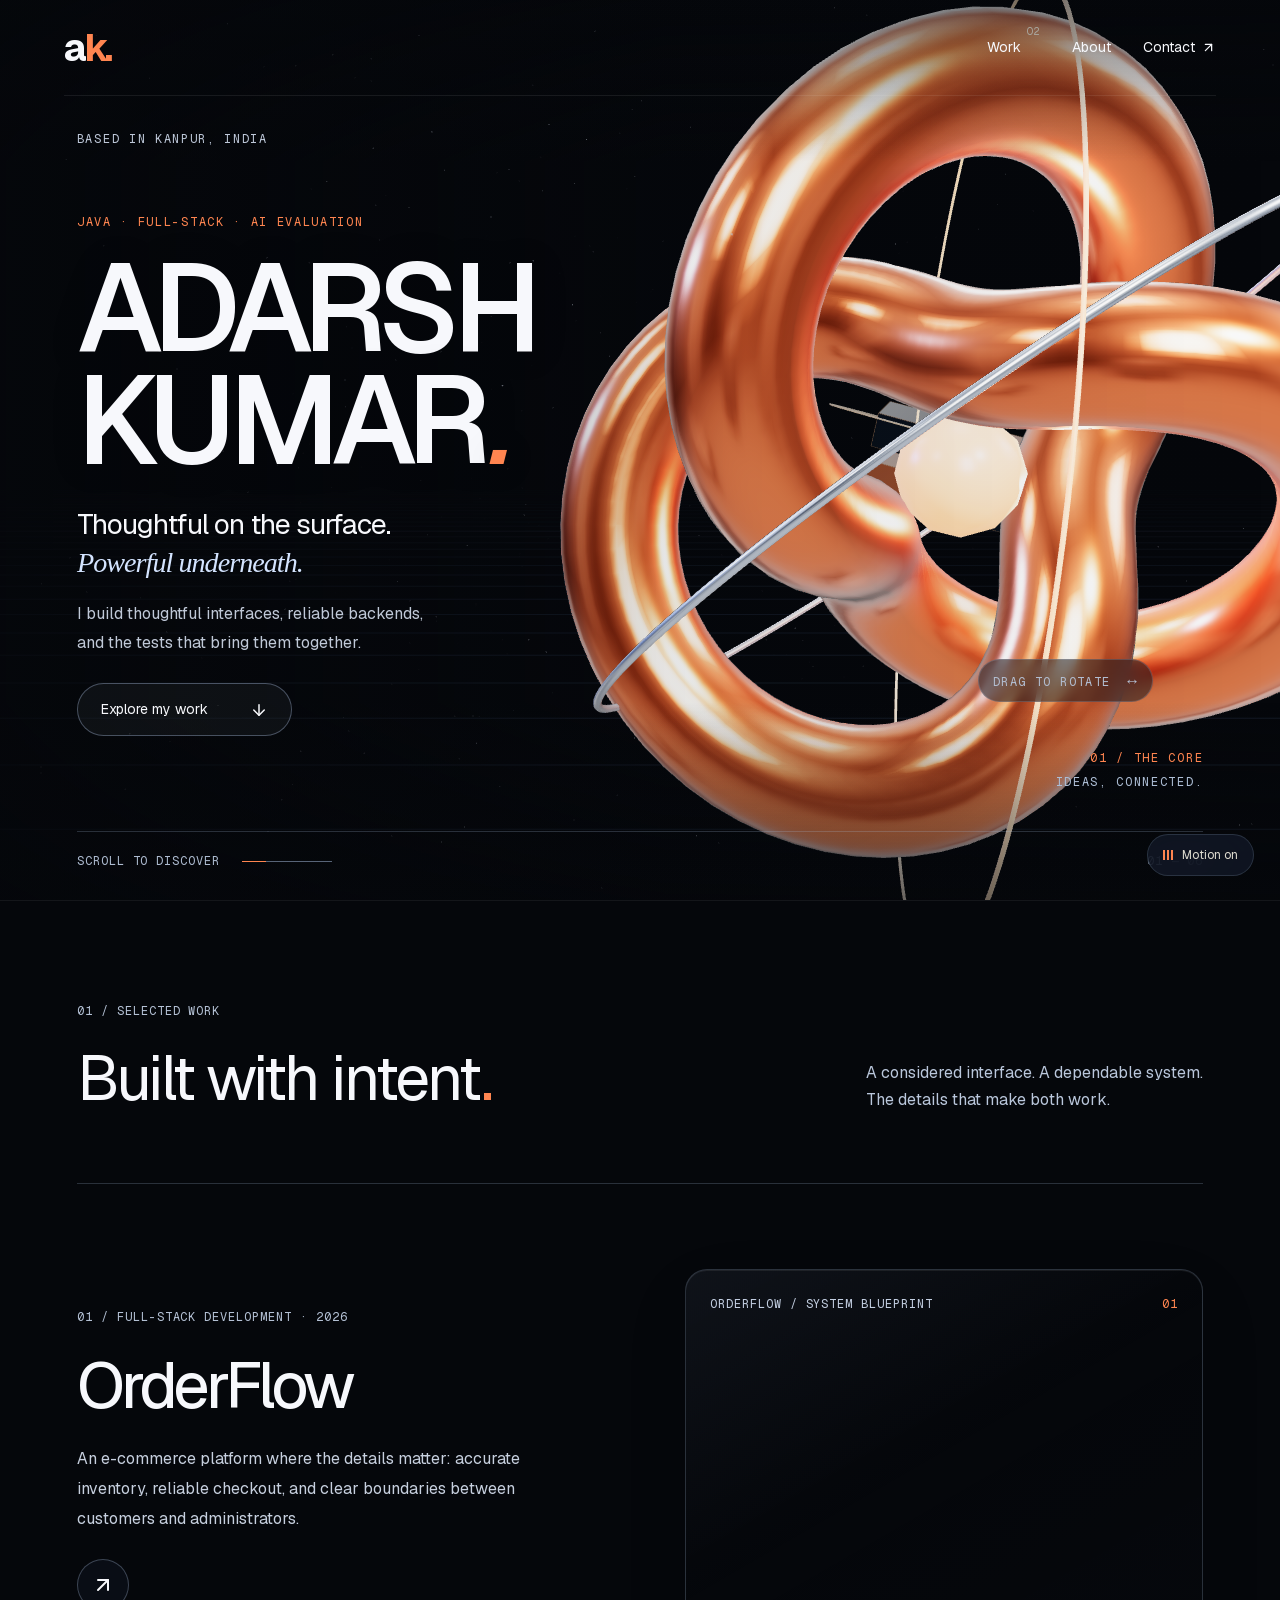
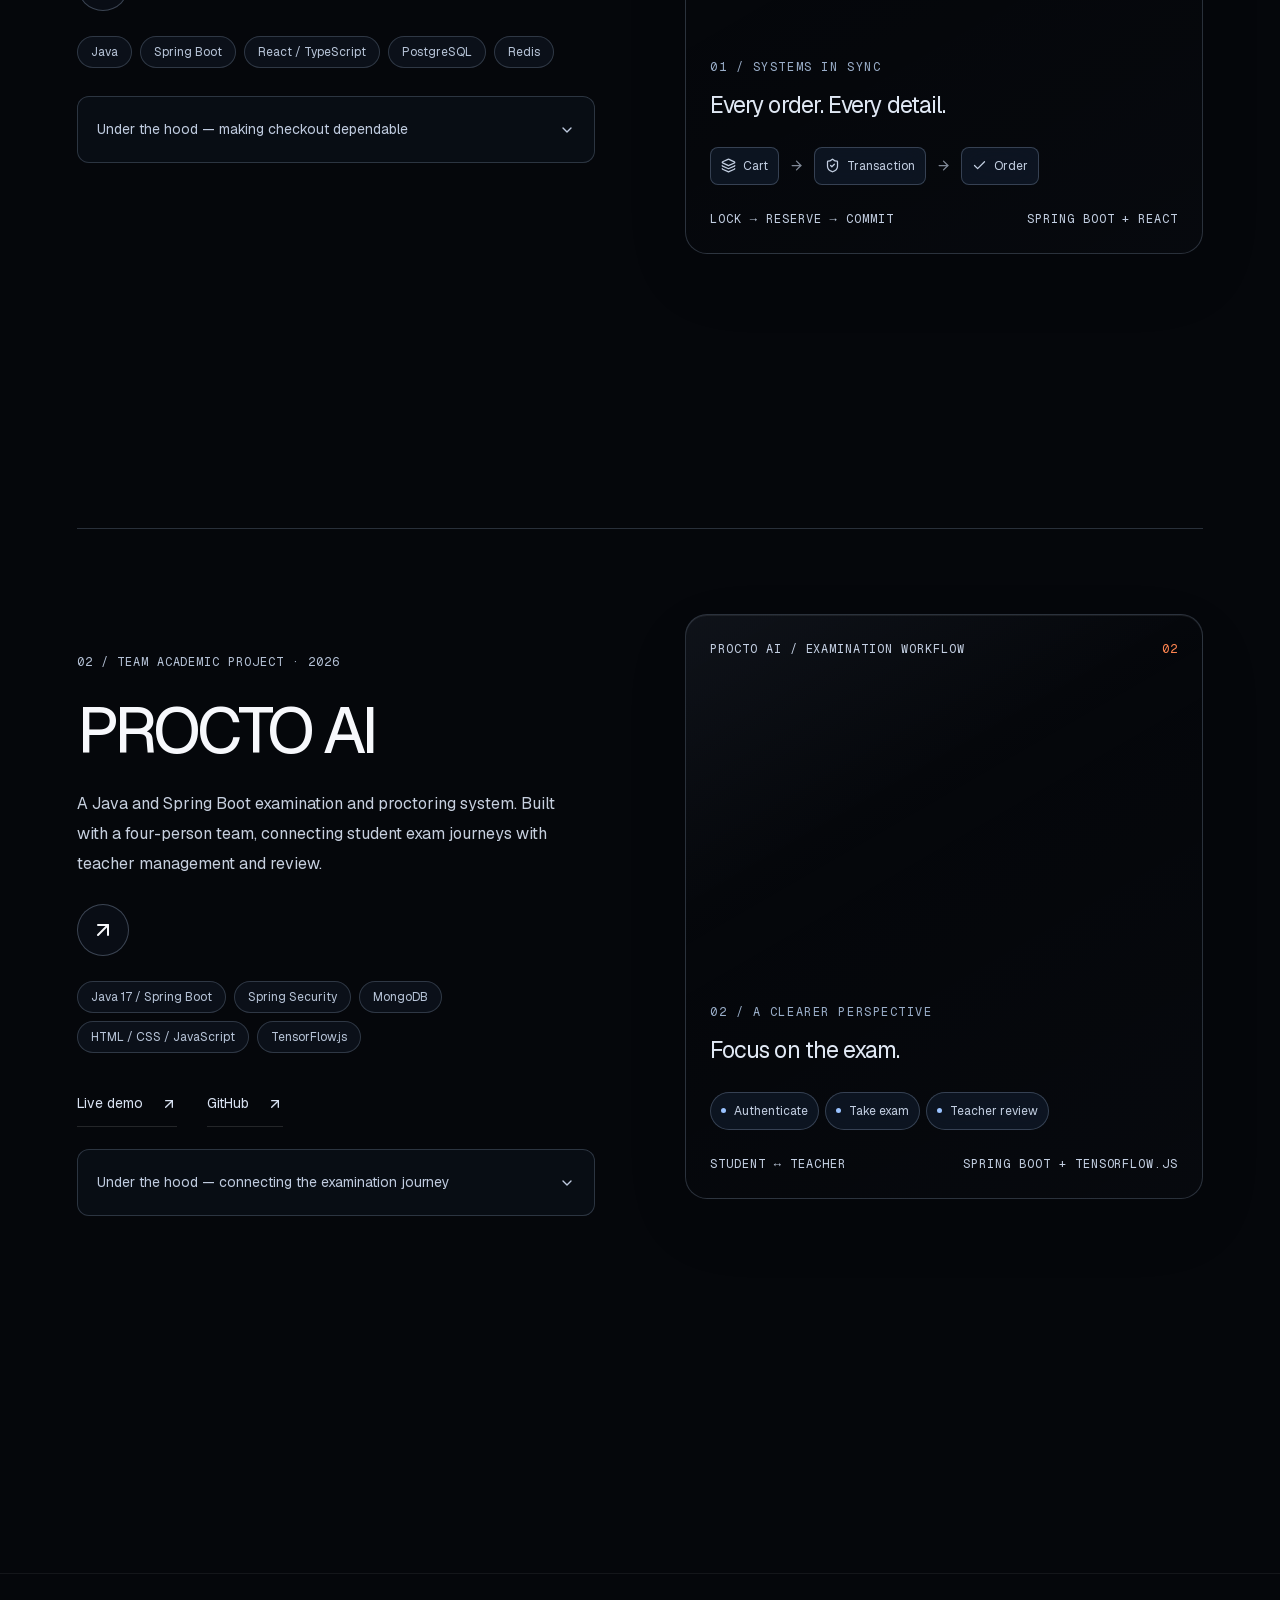
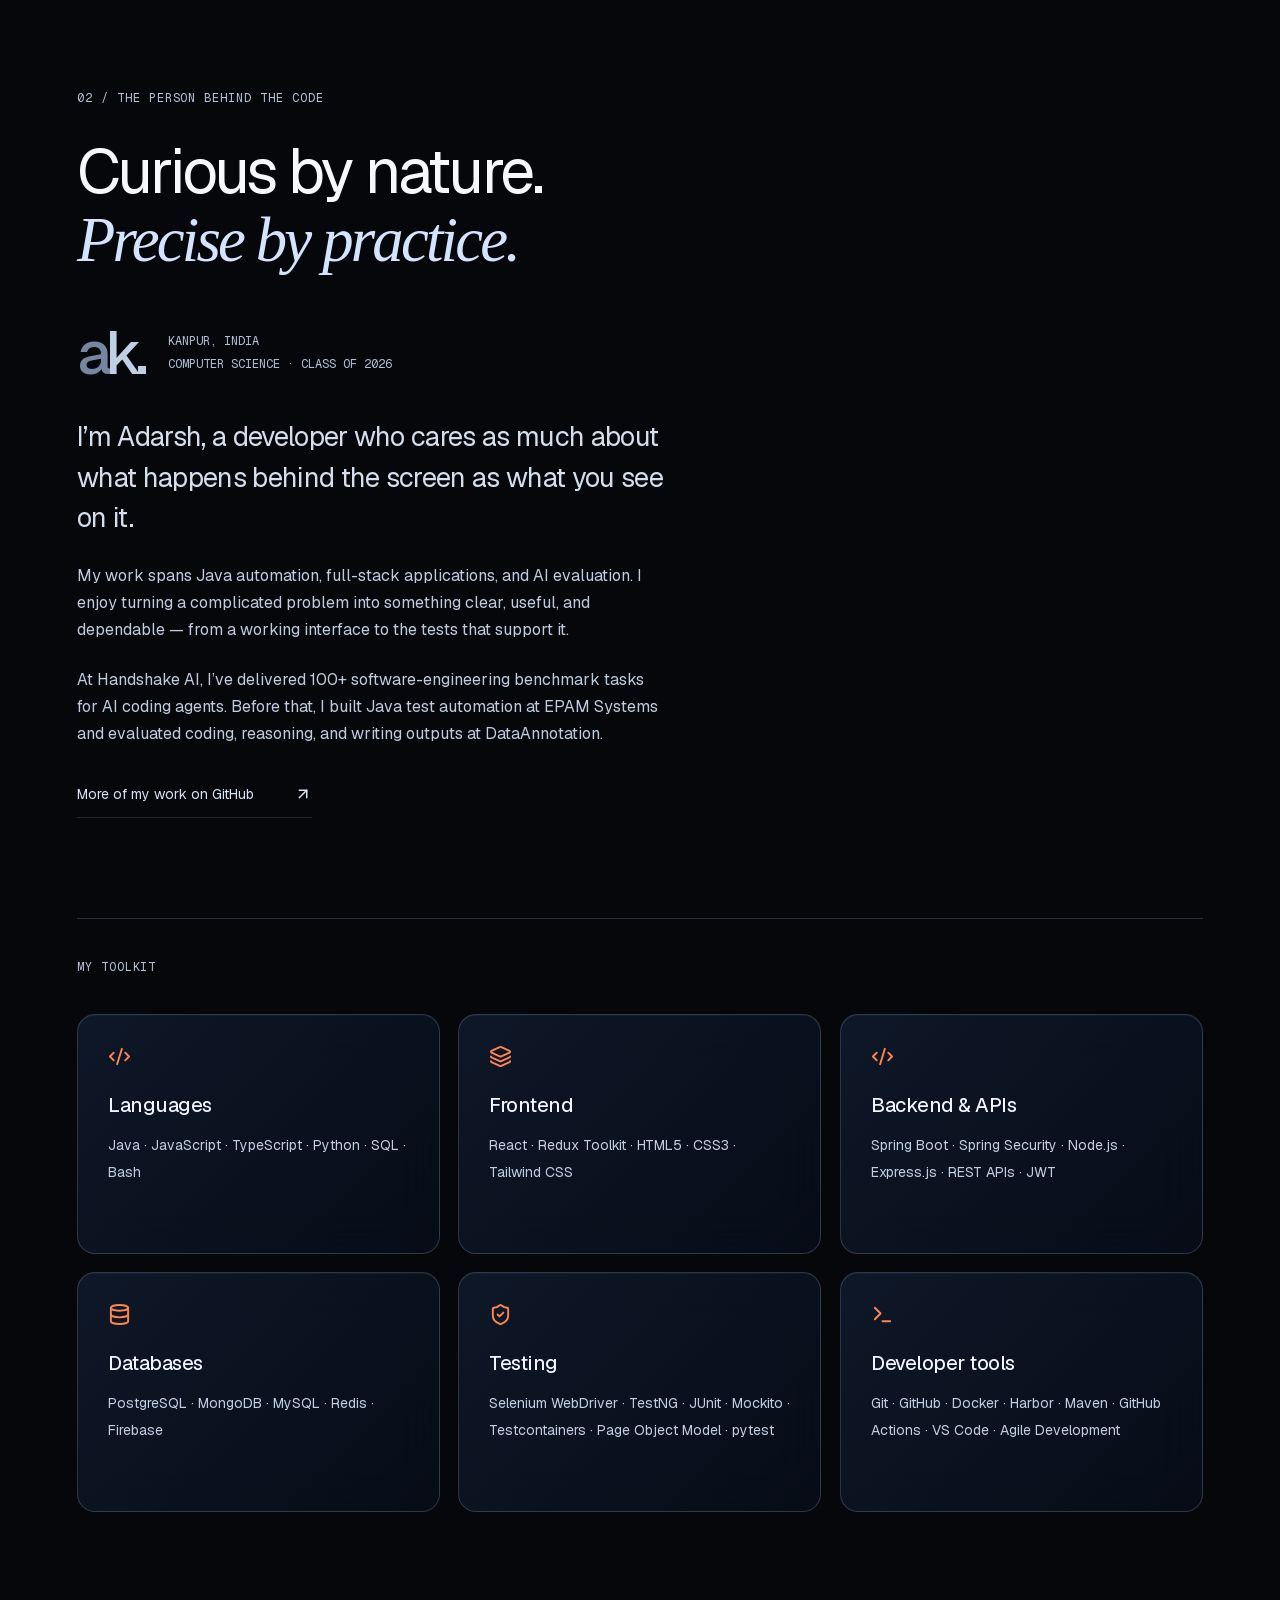
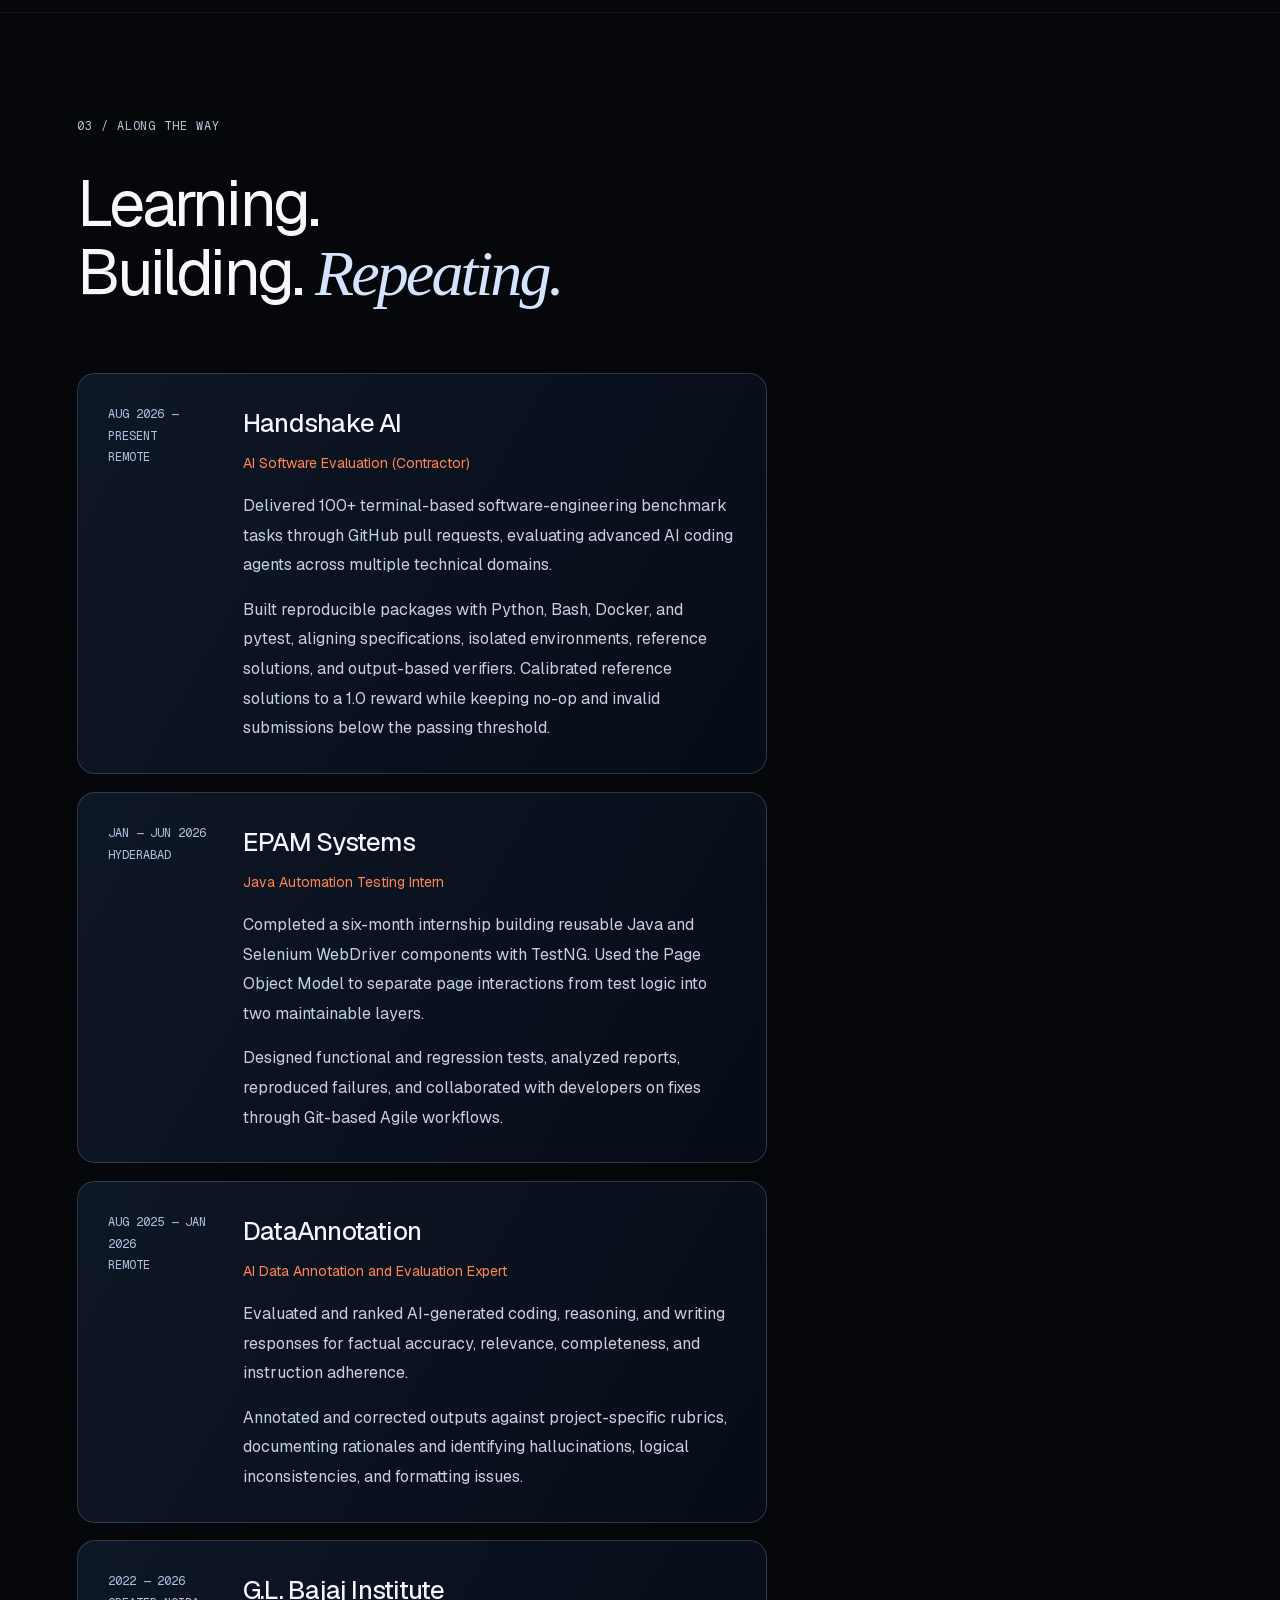
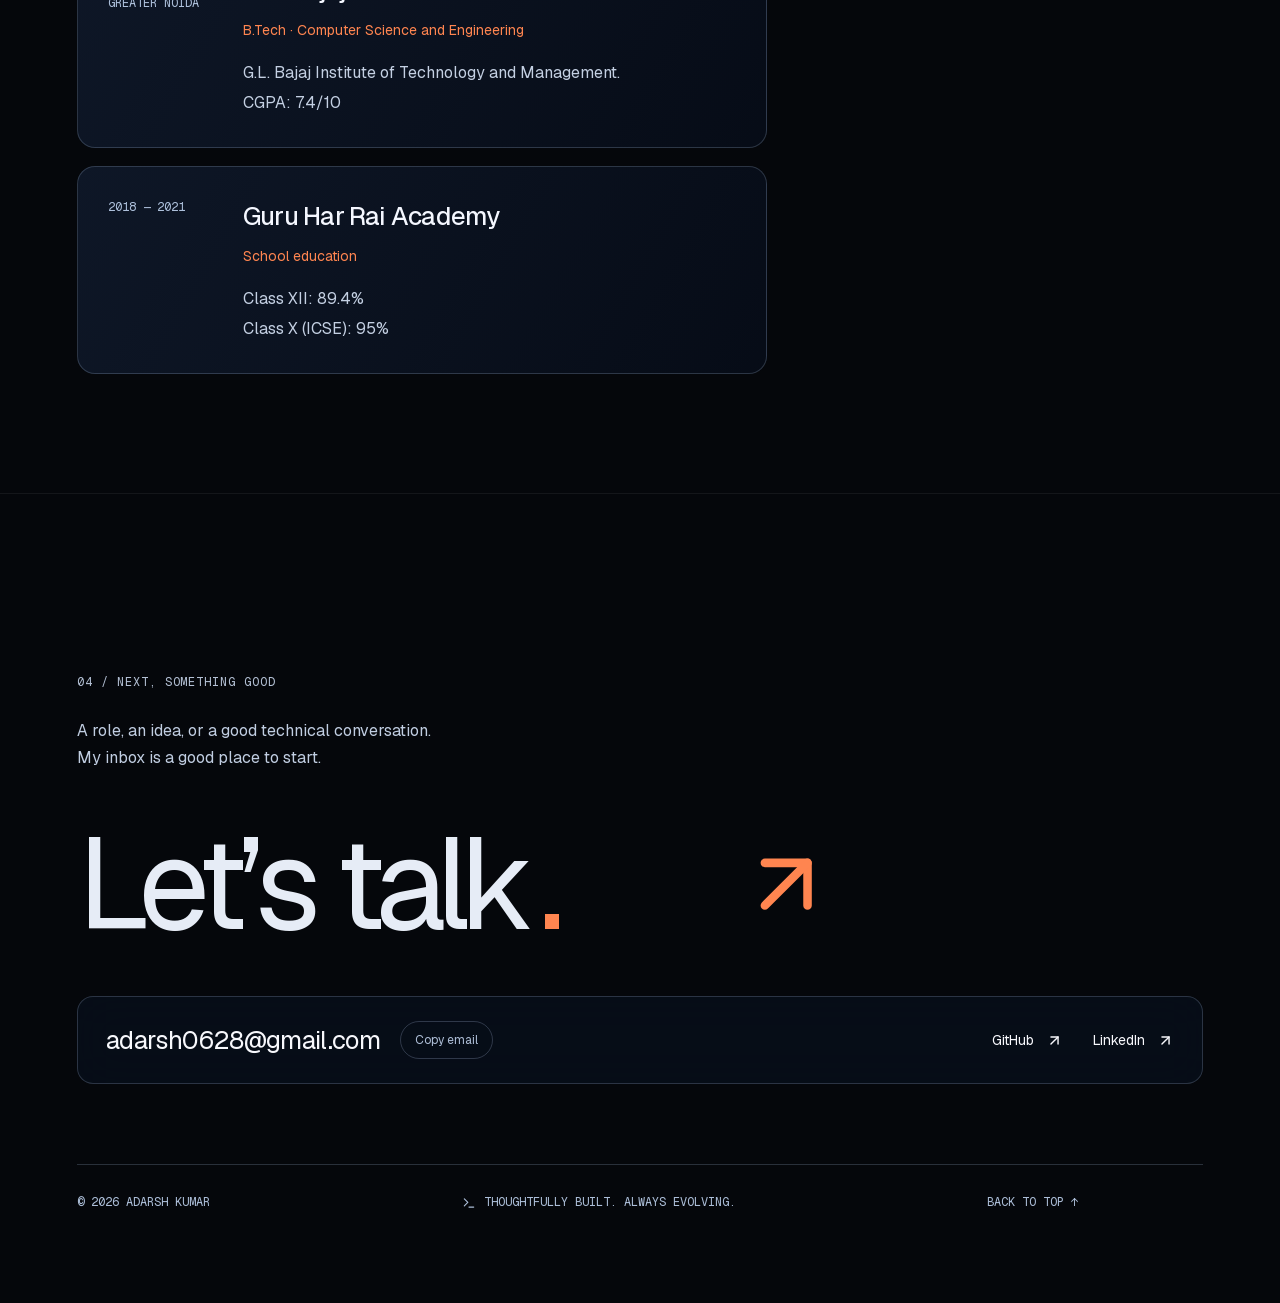
==== commit d62b6531: "Publish uppercase name and improved page contrast" ====
--- a/index.html
+++ b/index.html
@@ -1,4 +1,4 @@
-<!DOCTYPE html><html lang="en"><head><meta charSet="utf-8"/><meta name="viewport" content="width=device-width, initial-scale=1"/><link rel="stylesheet" href="/_next/static/css/index.c5wka7y6.css" data-rsc-css-href="/_next/static/css/index.c5wka7y6.css" data-precedence="vite-rsc/importer-resources"/><link rel="modulepreload" fetchPriority="low" href="/_next/static/chunks/index-DDkZwcW0.js"/><script src="/_next/static/chunks/rolldown-runtime-C60lm6uB.js" type="module" async=""></script><script src="/_next/static/chunks/framework-D_rUT4EX.js" type="module" async=""></script><link rel="modulepreload" href="/_next/static/chunks/layout-segment-context-DQrlWKZ0.js" crossorigin=""/><link rel="modulepreload" href="/_next/static/chunks/page-CK9BoOwI.js" crossorigin=""/><title>Adarsh Kumar — Java &amp; Full-Stack Developer</title><meta name="description" content="Adarsh Kumar’s personal portfolio. Java, full-stack development, reliable systems, and thoughtful interfaces. Explore OrderFlow, PROCTO AI, and my experience."/><link rel="icon" href="/favicon.svg"/><link rel="canonical" href="https://adarsx.github.io"/><script>Object.assign(((self[Symbol.for("vinext.navigationRuntime")]??={bootstrap:{routeManifest:null},functions:{}}).bootstrap.rsc??={rsc:[]}),{params:{},nav:{"pathname":"/","searchParams":[]}})</script><link rel="modulepreload" href="/_next/static/chunks/index-DDkZwcW0.js" />
+<!DOCTYPE html><html lang="en"><head><meta charSet="utf-8"/><meta name="viewport" content="width=device-width, initial-scale=1"/><link rel="stylesheet" href="/_next/static/css/index.D_7gipeu.css" data-rsc-css-href="/_next/static/css/index.D_7gipeu.css" data-precedence="vite-rsc/importer-resources"/><link rel="modulepreload" fetchPriority="low" href="/_next/static/chunks/index-CzTRsk98.js"/><script src="/_next/static/chunks/rolldown-runtime-C60lm6uB.js" type="module" async=""></script><script src="/_next/static/chunks/framework-D_rUT4EX.js" type="module" async=""></script><link rel="modulepreload" href="/_next/static/chunks/layout-segment-context-DOOuqQ0W.js" crossorigin=""/><link rel="modulepreload" href="/_next/static/chunks/page-PxidwkoT.js" crossorigin=""/><title>Adarsh Kumar — Java &amp; Full-Stack Developer</title><meta name="description" content="Adarsh Kumar’s personal portfolio. Java, full-stack development, reliable systems, and thoughtful interfaces. Explore OrderFlow, PROCTO AI, and my experience."/><link rel="icon" href="/favicon.svg"/><link rel="canonical" href="https://adarsx.github.io"/><script>Object.assign(((self[Symbol.for("vinext.navigationRuntime")]??={bootstrap:{routeManifest:null},functions:{}}).bootstrap.rsc??={rsc:[]}),{params:{},nav:{"pathname":"/","searchParams":[]}})</script><link rel="modulepreload" href="/_next/static/chunks/index-CzTRsk98.js" />
 <link rel="preload" href="/_next/static/_vinext_fonts/geist-8ac0455e797f/geist-98bbbccb.woff2" as="font" type="font/woff2" crossorigin />
 <link rel="preload" href="/_next/static/_vinext_fonts/geist-mono-00e989178794/geist-mono-013b2f2f.woff2" as="font" type="font/woff2" crossorigin />
 <style data-vinext-fonts>/* cyrillic-ext */
@@ -128,4 +128,4 @@
 
 .__variable_geist_mono_1001rt9 { --font-geist-mono: 'Geist Mono', 'Geist Mono Fallback'; }
 </style>
-</head><body class="__variable_geist_19ysh9d __variable_geist_mono_1001rt9 antialiased"><main id="top" class="immersive" data-motion="off"><div class="immersive-world world-loading" aria-hidden="true"><div class="world-fallback"></div><div class="webgl-mount"></div><div class="world-vignette"></div></div><a href="#work" class="skip-link">Skip to selected work</a><div class="reading-progress" aria-hidden="true"></div><button class="motion-toggle" aria-pressed="false"><span class="motion-bars" aria-hidden="true"><i></i><i></i><i></i></span> Motion <!-- -->off</button><header class="site-header"><a class="wordmark" href="#top" aria-label="Adarsh Kumar home">a<span>k.</span></a><nav aria-label="Main navigation"><a href="#work">Work <sup>02</sup></a><a href="#about">About</a><a href="#contact">Contact <svg xmlns="http://www.w3.org/2000/svg" width="15" height="15" viewBox="0 0 24 24" fill="none" stroke="currentColor" stroke-width="2" stroke-linecap="round" stroke-linejoin="round" class="lucide lucide-arrow-up-right" aria-hidden="true"><path d="M7 7h10v10"></path><path d="M7 17 17 7"></path></svg></a></nav><span class="header-note">BASED IN INDIA <span class="status-dot"></span></span></header><div class="hero-chapter"><section class="hero" aria-labelledby="hero-title"><div class="hero-meta"><span>BASED IN KANPUR, INDIA</span></div><div class="hero-copy"><p class="hero-kicker">JAVA · FULL-STACK · AI EVALUATION</p><h1 id="hero-title">Adarsh<br/><span>Kumar<em>.</em></span></h1><p class="hero-statement">Thoughtful on the surface.<br/><em>Powerful underneath.</em></p><p class="hero-description">I build thoughtful interfaces, reliable backends,<br class="desktop-break"/> and the tests that bring them together.</p><a class="primary-link" href="#work">Explore my work <svg xmlns="http://www.w3.org/2000/svg" width="18" height="18" viewBox="0 0 24 24" fill="none" stroke="currentColor" stroke-width="2" stroke-linecap="round" stroke-linejoin="round" class="lucide lucide-arrow-down" aria-hidden="true"><path d="M12 5v14"></path><path d="m19 12-7 7-7-7"></path></svg></a></div><div class="scene-interaction" tabindex="0" role="group" aria-label="Rotate the 3D sculpture. Drag horizontally or use the arrow keys. Press Home to reset."><span class="scene-caption">DRAG TO ROTATE <span>↔</span></span></div><div class="object-caption" aria-hidden="true"><span>01 / THE CORE</span><span>IDEAS, CONNECTED.</span></div><div class="hero-foot"><span>SCROLL TO DISCOVER</span><span class="scroll-track"><i></i></span><span>01 — 06</span></div></section></div><section id="work" class="section work-section" aria-labelledby="work-title"><div class="section-heading"><span class="eyebrow">01 / SELECTED WORK</span><h2 id="work-title">Built with intent<span>.</span></h2><p>A considered interface. A dependable system.<br/>The details that make both work.</p></div><article class="project"><div class="project-visual order-visual" aria-label="OrderFlow checkout architecture"><div class="visual-top"><span>ORDERFLOW / SYSTEM BLUEPRINT</span><span>01</span></div><div class="sculpture-label"><span>01 / SYSTEMS IN SYNC</span><p>Every order. Every detail.</p></div><div class="flow-diagram"><div><svg xmlns="http://www.w3.org/2000/svg" width="24" height="24" viewBox="0 0 24 24" fill="none" stroke="currentColor" stroke-width="2" stroke-linecap="round" stroke-linejoin="round" class="lucide lucide-layers" aria-hidden="true"><path d="M12.83 2.18a2 2 0 0 0-1.66 0L2.6 6.08a1 1 0 0 0 0 1.83l8.58 3.91a2 2 0 0 0 1.66 0l8.58-3.9a1 1 0 0 0 0-1.83z"></path><path d="M2 12a1 1 0 0 0 .58.91l8.6 3.91a2 2 0 0 0 1.65 0l8.58-3.9A1 1 0 0 0 22 12"></path><path d="M2 17a1 1 0 0 0 .58.91l8.6 3.91a2 2 0 0 0 1.65 0l8.58-3.9A1 1 0 0 0 22 17"></path></svg><span>Cart</span></div><svg xmlns="http://www.w3.org/2000/svg" width="24" height="24" viewBox="0 0 24 24" fill="none" stroke="currentColor" stroke-width="2" stroke-linecap="round" stroke-linejoin="round" class="lucide lucide-arrow-right flow-arrow" aria-hidden="true"><path d="M5 12h14"></path><path d="m12 5 7 7-7 7"></path></svg><div><svg xmlns="http://www.w3.org/2000/svg" width="24" height="24" viewBox="0 0 24 24" fill="none" stroke="currentColor" stroke-width="2" stroke-linecap="round" stroke-linejoin="round" class="lucide lucide-shield-check" aria-hidden="true"><path d="M20 13c0 5-3.5 7.5-7.66 8.95a1 1 0 0 1-.67-.01C7.5 20.5 4 18 4 13V6a1 1 0 0 1 1-1c2 0 4.5-1.2 6.24-2.72a1.17 1.17 0 0 1 1.52 0C14.51 3.81 17 5 19 5a1 1 0 0 1 1 1z"></path><path d="m9 12 2 2 4-4"></path></svg><span>Transaction</span></div><svg xmlns="http://www.w3.org/2000/svg" width="24" height="24" viewBox="0 0 24 24" fill="none" stroke="currentColor" stroke-width="2" stroke-linecap="round" stroke-linejoin="round" class="lucide lucide-arrow-right flow-arrow" aria-hidden="true"><path d="M5 12h14"></path><path d="m12 5 7 7-7 7"></path></svg><div><svg xmlns="http://www.w3.org/2000/svg" width="24" height="24" viewBox="0 0 24 24" fill="none" stroke="currentColor" stroke-width="2" stroke-linecap="round" stroke-linejoin="round" class="lucide lucide-check" aria-hidden="true"><path d="M20 6 9 17l-5-5"></path></svg><span>Order</span></div></div><div class="visual-bottom"><span>LOCK → RESERVE → COMMIT</span><span>SPRING BOOT + REACT</span></div></div><div class="project-info"><div><span class="eyebrow">01 / FULL-STACK DEVELOPMENT · 2026</span><h3>OrderFlow</h3></div><p>An e-commerce platform where the details matter: accurate inventory, reliable checkout, and clear boundaries between customers and administrators.</p><a class="round-link" href="https://github.com/adarsx/orderflow" target="_blank" rel="noreferrer" aria-label="View OrderFlow source on GitHub"><svg xmlns="http://www.w3.org/2000/svg" width="24" height="24" viewBox="0 0 24 24" fill="none" stroke="currentColor" stroke-width="2" stroke-linecap="round" stroke-linejoin="round" class="lucide lucide-arrow-up-right" aria-hidden="true"><path d="M7 7h10v10"></path><path d="M7 17 17 7"></path></svg></a></div><div class="project-tags"><span>Java</span><span>Spring Boot</span><span>React / TypeScript</span><span>PostgreSQL</span><span>Redis</span></div><div data-orientation="vertical" data-slot="accordion" class="flex w-full flex-col project-story"><div data-orientation="vertical" data-hidden="" data-index="-1" data-closed="" data-slot="accordion-item" class="not-last:border-b"><h3 data-orientation="vertical" data-hidden="" data-index="-1" data-closed="" class="flex"><button type="button" data-value="" data-orientation="vertical" data-hidden="" data-index="-1" tabindex="0" aria-disabled="false" aria-expanded="false" id="base-ui-_R_14tiH2_" data-slot="accordion-trigger" class="focus-visible:ring-ring/50 focus-visible:border-ring focus-visible:after:border-ring **:data-[slot=accordion-trigger-icon]:text-muted-foreground rounded-lg py-2.5 text-left text-sm font-medium hover:underline focus-visible:ring-3 **:data-[slot=accordion-trigger-icon]:ml-auto **:data-[slot=accordion-trigger-icon]:size-4 group/accordion-trigger relative flex flex-1 items-start justify-between border border-transparent transition-all outline-none aria-disabled:pointer-events-none aria-disabled:opacity-50 story-trigger">Under the hood — making checkout dependable<svg xmlns="http://www.w3.org/2000/svg" width="24" height="24" viewBox="0 0 24 24" fill="none" stroke="currentColor" stroke-width="2" stroke-linecap="round" stroke-linejoin="round" class="lucide lucide-chevron-down pointer-events-none shrink-0 group-aria-expanded/accordion-trigger:hidden" aria-hidden="true" data-slot="accordion-trigger-icon"><path d="m6 9 6 6 6-6"></path></svg><svg xmlns="http://www.w3.org/2000/svg" width="24" height="24" viewBox="0 0 24 24" fill="none" stroke="currentColor" stroke-width="2" stroke-linecap="round" stroke-linejoin="round" class="lucide lucide-chevron-up pointer-events-none hidden shrink-0 group-aria-expanded/accordion-trigger:inline" aria-hidden="true" data-slot="accordion-trigger-icon"><path d="m18 15-6-6-6 6"></path></svg></button></h3></div></div></article><article class="project second-project"><div class="project-visual procto-visual" aria-label="PROCTO AI examination workflow"><div class="visual-top"><span>PROCTO AI / EXAMINATION WORKFLOW</span><span>02</span></div><div class="sculpture-label"><span>02 / A CLEARER PERSPECTIVE</span><p>Focus on the exam.</p></div><div class="exam-flow"><span><span class="tiny-dot"></span> Authenticate</span><span><span class="tiny-dot"></span> Take exam</span><span><span class="tiny-dot"></span> Teacher review</span></div><div class="visual-bottom"><span>STUDENT ↔ TEACHER</span><span>SPRING BOOT + TENSORFLOW.JS</span></div></div><div class="project-info"><div><span class="eyebrow">02 / TEAM ACADEMIC PROJECT · 2026</span><h3>PROCTO AI</h3></div><p>A Java and Spring Boot examination and proctoring system. Built with a four-person team, connecting student exam journeys with teacher management and review.</p><a class="round-link" href="https://procto-ai-vuyp.onrender.com" target="_blank" rel="noreferrer" aria-label="Open the PROCTO AI live demo"><svg xmlns="http://www.w3.org/2000/svg" width="24" height="24" viewBox="0 0 24 24" fill="none" stroke="currentColor" stroke-width="2" stroke-linecap="round" stroke-linejoin="round" class="lucide lucide-arrow-up-right" aria-hidden="true"><path d="M7 7h10v10"></path><path d="M7 17 17 7"></path></svg></a></div><div class="project-tags"><span>Java 17 / Spring Boot</span><span>Spring Security</span><span>MongoDB</span><span>HTML / CSS / JavaScript</span><span>TensorFlow.js</span></div><div class="project-resources"><a class="text-link" href="https://procto-ai-vuyp.onrender.com" target="_blank" rel="noreferrer">Live demo <svg xmlns="http://www.w3.org/2000/svg" width="16" height="16" viewBox="0 0 24 24" fill="none" stroke="currentColor" stroke-width="2" stroke-linecap="round" stroke-linejoin="round" class="lucide lucide-arrow-up-right" aria-hidden="true"><path d="M7 7h10v10"></path><path d="M7 17 17 7"></path></svg></a><a class="text-link" href="https://github.com/adarsx/Procto-AI" target="_blank" rel="noreferrer">GitHub <svg xmlns="http://www.w3.org/2000/svg" width="16" height="16" viewBox="0 0 24 24" fill="none" stroke="currentColor" stroke-width="2" stroke-linecap="round" stroke-linejoin="round" class="lucide lucide-arrow-up-right" aria-hidden="true"><path d="M7 7h10v10"></path><path d="M7 17 17 7"></path></svg></a></div><div id="procto-details"><div data-orientation="vertical" data-slot="accordion" class="flex w-full flex-col project-story"><div data-orientation="vertical" data-hidden="" data-index="-1" data-closed="" data-slot="accordion-item" class="not-last:border-b"><h3 data-orientation="vertical" data-hidden="" data-index="-1" data-closed="" class="flex"><button type="button" data-value="" data-orientation="vertical" data-hidden="" data-index="-1" tabindex="0" aria-disabled="false" aria-expanded="false" id="base-ui-_R_1etiH2_" data-slot="accordion-trigger" class="focus-visible:ring-ring/50 focus-visible:border-ring focus-visible:after:border-ring **:data-[slot=accordion-trigger-icon]:text-muted-foreground rounded-lg py-2.5 text-left text-sm font-medium hover:underline focus-visible:ring-3 **:data-[slot=accordion-trigger-icon]:ml-auto **:data-[slot=accordion-trigger-icon]:size-4 group/accordion-trigger relative flex flex-1 items-start justify-between border border-transparent transition-all outline-none aria-disabled:pointer-events-none aria-disabled:opacity-50 story-trigger">Under the hood — connecting the examination journey<svg xmlns="http://www.w3.org/2000/svg" width="24" height="24" viewBox="0 0 24 24" fill="none" stroke="currentColor" stroke-width="2" stroke-linecap="round" stroke-linejoin="round" class="lucide lucide-chevron-down pointer-events-none shrink-0 group-aria-expanded/accordion-trigger:hidden" aria-hidden="true" data-slot="accordion-trigger-icon"><path d="m6 9 6 6 6-6"></path></svg><svg xmlns="http://www.w3.org/2000/svg" width="24" height="24" viewBox="0 0 24 24" fill="none" stroke="currentColor" stroke-width="2" stroke-linecap="round" stroke-linejoin="round" class="lucide lucide-chevron-up pointer-events-none hidden shrink-0 group-aria-expanded/accordion-trigger:inline" aria-hidden="true" data-slot="accordion-trigger-icon"><path d="m18 15-6-6-6 6"></path></svg></button></h3></div></div></div></article></section><section id="about" class="section about-section" aria-labelledby="about-title"><div class="about-heading"><span class="eyebrow">02 / THE PERSON BEHIND THE CODE</span><h2 id="about-title">Curious by nature.<br/><em>Precise by practice.</em></h2></div><div class="about-body"><div class="about-label"><span class="mini-mark">a<span>k.</span></span><span>KANPUR, INDIA<br/>COMPUTER SCIENCE · CLASS OF 2026</span></div><div><p class="about-lead"><span class="read-word">I’m<!-- --> </span><span class="read-word">Adarsh,<!-- --> </span><span class="read-word">a<!-- --> </span><span class="read-word">developer<!-- --> </span><span class="read-word">who<!-- --> </span><span class="read-word">cares<!-- --> </span><span class="read-word">as<!-- --> </span><span class="read-word">much<!-- --> </span><span class="read-word">about<!-- --> </span><span class="read-word">what<!-- --> </span><span class="read-word">happens<!-- --> </span><span class="read-word">behind<!-- --> </span><span class="read-word">the<!-- --> </span><span class="read-word">screen<!-- --> </span><span class="read-word">as<!-- --> </span><span class="read-word">what<!-- --> </span><span class="read-word">you<!-- --> </span><span class="read-word">see<!-- --> </span><span class="read-word">on<!-- --> </span><span class="read-word">it.<!-- --> </span></p><p class="about-text">My work spans Java automation, full-stack applications, and AI evaluation. I enjoy turning a complicated problem into something clear, useful, and dependable — from a working interface to the tests that support it.</p><p class="about-text">At Handshake AI, I’ve delivered 100+ software-engineering benchmark tasks for AI coding agents. Before that, I built Java test automation at EPAM Systems and evaluated coding, reasoning, and writing outputs at DataAnnotation.</p><a class="text-link" href="https://github.com/adarsx" target="_blank" rel="noreferrer">More of my work on GitHub <svg xmlns="http://www.w3.org/2000/svg" width="18" height="18" viewBox="0 0 24 24" fill="none" stroke="currentColor" stroke-width="2" stroke-linecap="round" stroke-linejoin="round" class="lucide lucide-arrow-up-right" aria-hidden="true"><path d="M7 7h10v10"></path><path d="M7 17 17 7"></path></svg></a></div></div><div class="toolkit"><span class="eyebrow">MY TOOLKIT</span><div class="skill-grid"><div class="skill"><svg xmlns="http://www.w3.org/2000/svg" width="23" height="23" viewBox="0 0 24 24" fill="none" stroke="currentColor" stroke-width="2" stroke-linecap="round" stroke-linejoin="round" class="lucide lucide-code-xml" aria-hidden="true"><path d="m18 16 4-4-4-4"></path><path d="m6 8-4 4 4 4"></path><path d="m14.5 4-5 16"></path></svg><h3>Languages</h3><p>Java · JavaScript · TypeScript · Python · SQL · Bash</p></div><div class="skill"><svg xmlns="http://www.w3.org/2000/svg" width="23" height="23" viewBox="0 0 24 24" fill="none" stroke="currentColor" stroke-width="2" stroke-linecap="round" stroke-linejoin="round" class="lucide lucide-layers" aria-hidden="true"><path d="M12.83 2.18a2 2 0 0 0-1.66 0L2.6 6.08a1 1 0 0 0 0 1.83l8.58 3.91a2 2 0 0 0 1.66 0l8.58-3.9a1 1 0 0 0 0-1.83z"></path><path d="M2 12a1 1 0 0 0 .58.91l8.6 3.91a2 2 0 0 0 1.65 0l8.58-3.9A1 1 0 0 0 22 12"></path><path d="M2 17a1 1 0 0 0 .58.91l8.6 3.91a2 2 0 0 0 1.65 0l8.58-3.9A1 1 0 0 0 22 17"></path></svg><h3>Frontend</h3><p>React · Redux Toolkit · HTML5 · CSS3 · Tailwind CSS</p></div><div class="skill"><svg xmlns="http://www.w3.org/2000/svg" width="23" height="23" viewBox="0 0 24 24" fill="none" stroke="currentColor" stroke-width="2" stroke-linecap="round" stroke-linejoin="round" class="lucide lucide-code-xml" aria-hidden="true"><path d="m18 16 4-4-4-4"></path><path d="m6 8-4 4 4 4"></path><path d="m14.5 4-5 16"></path></svg><h3>Backend &amp; APIs</h3><p>Spring Boot · Spring Security · Node.js · Express.js · REST APIs · JWT</p></div><div class="skill"><svg xmlns="http://www.w3.org/2000/svg" width="23" height="23" viewBox="0 0 24 24" fill="none" stroke="currentColor" stroke-width="2" stroke-linecap="round" stroke-linejoin="round" class="lucide lucide-database" aria-hidden="true"><ellipse cx="12" cy="5" rx="9" ry="3"></ellipse><path d="M3 5V19A9 3 0 0 0 21 19V5"></path><path d="M3 12A9 3 0 0 0 21 12"></path></svg><h3>Databases</h3><p>PostgreSQL · MongoDB · MySQL · Redis · Firebase</p></div><div class="skill"><svg xmlns="http://www.w3.org/2000/svg" width="23" height="23" viewBox="0 0 24 24" fill="none" stroke="currentColor" stroke-width="2" stroke-linecap="round" stroke-linejoin="round" class="lucide lucide-shield-check" aria-hidden="true"><path d="M20 13c0 5-3.5 7.5-7.66 8.95a1 1 0 0 1-.67-.01C7.5 20.5 4 18 4 13V6a1 1 0 0 1 1-1c2 0 4.5-1.2 6.24-2.72a1.17 1.17 0 0 1 1.52 0C14.51 3.81 17 5 19 5a1 1 0 0 1 1 1z"></path><path d="m9 12 2 2 4-4"></path></svg><h3>Testing</h3><p>Selenium WebDriver · TestNG · JUnit · Mockito · Testcontainers · Page Object Model · pytest</p></div><div class="skill"><svg xmlns="http://www.w3.org/2000/svg" width="23" height="23" viewBox="0 0 24 24" fill="none" stroke="currentColor" stroke-width="2" stroke-linecap="round" stroke-linejoin="round" class="lucide lucide-terminal" aria-hidden="true"><path d="M12 19h8"></path><path d="m4 17 6-6-6-6"></path></svg><h3>Developer tools</h3><p>Git · GitHub · Docker · Harbor · Maven · GitHub Actions · VS Code · Agile Development</p></div></div></div></section><section id="experience" class="section experience-section" aria-labelledby="experience-title"><div class="experience-heading"><span class="eyebrow">03 / ALONG THE WAY</span><h2 id="experience-title">Learning.<br/>Building. <em>Repeating.</em></h2></div><div class="timeline"><article><span class="timeline-date">AUG 2026 — PRESENT<br/>REMOTE</span><div><h3>Handshake AI</h3><span class="role">AI Software Evaluation (Contractor)</span><p>Delivered 100+ terminal-based software-engineering benchmark tasks through GitHub pull requests, evaluating advanced AI coding agents across multiple technical domains.</p><p>Built reproducible packages with Python, Bash, Docker, and pytest, aligning specifications, isolated environments, reference solutions, and output-based verifiers. Calibrated reference solutions to a 1.0 reward while keeping no-op and invalid submissions below the passing threshold.</p></div></article><article><span class="timeline-date">JAN — JUN 2026<br/>HYDERABAD</span><div><h3>EPAM Systems</h3><span class="role">Java Automation Testing Intern</span><p>Completed a six-month internship building reusable Java and Selenium WebDriver components with TestNG. Used the Page Object Model to separate page interactions from test logic into two maintainable layers.</p><p>Designed functional and regression tests, analyzed reports, reproduced failures, and collaborated with developers on fixes through Git-based Agile workflows.</p></div></article><article><span class="timeline-date">AUG 2025 — JAN 2026<br/>REMOTE</span><div><h3>DataAnnotation</h3><span class="role">AI Data Annotation and Evaluation Expert</span><p>Evaluated and ranked AI-generated coding, reasoning, and writing responses for factual accuracy, relevance, completeness, and instruction adherence.</p><p>Annotated and corrected outputs against project-specific rubrics, documenting rationales and identifying hallucinations, logical inconsistencies, and formatting issues.</p></div></article><article><span class="timeline-date">2022 — 2026<br/>GREATER NOIDA</span><div><h3>G.L. Bajaj Institute</h3><span class="role">B.Tech · Computer Science and Engineering</span><p>G.L. Bajaj Institute of Technology and Management.<br/>CGPA: 7.4/10</p></div></article><article><span class="timeline-date">2018 — 2021</span><div><h3>Guru Har Rai Academy</h3><span class="role">School education</span><p>Class XII: 89.4%<br/>Class X (ICSE): 95%</p></div></article></div></section><footer id="contact" class="section contact-section"><div class="contact-top"><span class="eyebrow">04 / NEXT, SOMETHING GOOD</span><p>A role, an idea, or a good technical conversation.<br/>My inbox is a good place to start.</p></div><a class="contact-heading" href="mailto:adarsh0628@gmail.com">Let’s talk<span>.</span><svg xmlns="http://www.w3.org/2000/svg" width="24" height="24" viewBox="0 0 24 24" fill="none" stroke="currentColor" stroke-width="2" stroke-linecap="round" stroke-linejoin="round" class="lucide lucide-arrow-up-right" aria-hidden="true"><path d="M7 7h10v10"></path><path d="M7 17 17 7"></path></svg></a><div class="contact-links"><div class="email-group"><a class="email-link" href="mailto:adarsh0628@gmail.com">adarsh0628@gmail.com</a><button class="copy-button" aria-label="Copy email address">Copy email</button><span role="status" class="copy-status"></span></div><div class="socials"><a href="https://github.com/adarsx" target="_blank" rel="noreferrer">GitHub <svg xmlns="http://www.w3.org/2000/svg" width="17" height="17" viewBox="0 0 24 24" fill="none" stroke="currentColor" stroke-width="2" stroke-linecap="round" stroke-linejoin="round" class="lucide lucide-arrow-up-right" aria-hidden="true"><path d="M7 7h10v10"></path><path d="M7 17 17 7"></path></svg></a><a href="https://www.linkedin.com/in/adarsh-kumar-4a9742259" target="_blank" rel="noreferrer">LinkedIn <svg xmlns="http://www.w3.org/2000/svg" width="17" height="17" viewBox="0 0 24 24" fill="none" stroke="currentColor" stroke-width="2" stroke-linecap="round" stroke-linejoin="round" class="lucide lucide-arrow-up-right" aria-hidden="true"><path d="M7 7h10v10"></path><path d="M7 17 17 7"></path></svg></a></div></div><div class="footer-bottom"><span>© 2026 ADARSH KUMAR</span><span class="footer-signature"><svg xmlns="http://www.w3.org/2000/svg" width="14" height="14" viewBox="0 0 24 24" fill="none" stroke="currentColor" stroke-width="2" stroke-linecap="round" stroke-linejoin="round" class="lucide lucide-terminal" aria-hidden="true"><path d="M12 19h8"></path><path d="m4 17 6-6-6-6"></path></svg> THOUGHTFULLY BUILT. ALWAYS EVOLVING.</span><a href="#top">BACK TO TOP ↑</a></div></footer></main><script type="module" src="/_next/static/chunks/index-DDkZwcW0.js" id="_R_" async=""></script><script>((self[Symbol.for("vinext.navigationRuntime")]??={bootstrap:{routeManifest:null},functions:{}}).bootstrap.rsc??={rsc:[]}).rsc.push("2:I[\"8c0f216c4604\",[],\"Children\",1]\n")</script><script>((self[Symbol.for("vinext.navigationRuntime")]??={bootstrap:{routeManifest:null},functions:{}}).bootstrap.rsc??={rsc:[]}).rsc.push("3:I[\"593f344dc510\",[],\"GlobalErrorBoundary\",1]\n")</script><script>((self[Symbol.for("vinext.navigationRuntime")]??={bootstrap:{routeManifest:null},functions:{}}).bootstrap.rsc??={rsc:[]}).rsc.push("4:I[\"0b874ad30386\",[],\"default\",1]\n")</script><script>((self[Symbol.for("vinext.navigationRuntime")]??={bootstrap:{routeManifest:null},functions:{}}).bootstrap.rsc??={rsc:[]}).rsc.push("5:I[\"593f344dc510\",[],\"ErrorBoundary\",1]\n")</script><script>((self[Symbol.for("vinext.navigationRuntime")]??={bootstrap:{routeManifest:null},functions:{}}).bootstrap.rsc??={rsc:[]}).rsc.push("6:I[\"15c18cfaeeff\",[],\"LayoutSegmentProvider\",1]\n")</script><script>((self[Symbol.for("vinext.navigationRuntime")]??={bootstrap:{routeManifest:null},functions:{}}).bootstrap.rsc??={rsc:[]}).rsc.push("7:I[\"8c0f216c4604\",[],\"Slot\",1]\n")</script><script>((self[Symbol.for("vinext.navigationRuntime")]??={bootstrap:{routeManifest:null},functions:{}}).bootstrap.rsc??={rsc:[]}).rsc.push("8:I[\"593f344dc510\",[],\"NotFoundBoundary\",1]\n")</script><script>((self[Symbol.for("vinext.navigationRuntime")]??={bootstrap:{routeManifest:null},functions:{}}).bootstrap.rsc??={rsc:[]}).rsc.push("9:I[\"9276801271d6\",[],\"AppRouterScrollTarget\",1]\n")</script><script>((self[Symbol.for("vinext.navigationRuntime")]??={bootstrap:{routeManifest:null},functions:{}}).bootstrap.rsc??={rsc:[]}).rsc.push("a:I[\"593f344dc510\",[],\"RedirectBoundary\",1]\n")</script><script>((self[Symbol.for("vinext.navigationRuntime")]??={bootstrap:{routeManifest:null},functions:{}}).bootstrap.rsc??={rsc:[]}).rsc.push(":HL[\"/_next/static/css/index.c5wka7y6.css\",\"style\"     ]\n")</script><script>((self[Symbol.for("vinext.navigationRuntime")]??={bootstrap:{routeManifest:null},functions:{}}).bootstrap.rsc??={rsc:[]}).rsc.push("0:{\"page:/\":\"$L1\",\"layout:/\":[[[\"$\",\"link\",\"css:/_next/static/css/index.c5wka7y6.css\",{\"rel\":\"stylesheet\",\"precedence\":\"vite-rsc/importer-resources\",\"href\":\"/_next/static/css/index.c5wka7y6.css\",\"data-rsc-css-href\":\"/_next/static/css/index.c5wka7y6.css\"}],\"$undefined\"],[\"$\",\"html\",null,{\"lang\":\"en\",\"children\":[\"$\",\"body\",null,{\"className\":\"__variable_geist_19ysh9d __variable_geist_mono_1001rt9 antialiased\",\"children\":[\"$\",\"$L2\",null,{}]}]}]],\"route:/\":[[[\"$\",\"meta\",null,{\"charSet\":\"utf-8\"}],[[\"$\",\"title\",\"0\",{\"children\":\"Adarsh Kumar — Java \u0026 Full-Stack Developer\"}],[\"$\",\"meta\",\"1\",{\"name\":\"description\",\"content\":\"Adarsh Kumar’s personal portfolio. Java, full-stack development, reliable systems, and thoughtful interfaces. Explore OrderFlow, PROCTO AI, and my experience.\"}],[\"$\",\"link\",\"2\",{\"data-vinext-streamed-icon\":\"$undefined\",\"rel\":\"icon\",\"href\":\"/favicon.svg\",\"type\":\"$undefined\",\"sizes\":\"$undefined\",\"color\":\"$undefined\",\"media\":\"$undefined\",\"fetchPriority\":\"$undefined\"}],[\"$\",\"link\",\"3\",{\"rel\":\"canonical\",\"href\":\"https://adarsx.github.io\"}]],[[\"$\",\"meta\",\"0\",{\"name\":\"viewport\",\"content\":\"width=device-width, initial-scale=1\"}]]],[\"$\",\"$L3\",null,{\"fallback\":\"$4\",\"children\":[\"$\",\"$L5\",null,{\"fallback\":\"$4\",\"children\":[\"$\",\"$L6\",null,{\"providerId\":\"layout:/\",\"segmentMap\":{\"children\":[]},\"children\":[\"$\",\"$L7\",null,{\"id\":\"layout:/\",\"parallelSlots\":\"$undefined\",\"children\":[\"$\",\"$L8\",null,{\"resetKey\":\"\",\"fallback\":[[\"$\",\"title\",null,{\"children\":\"404: This page could not be found.\"}],[\"$\",\"div\",null,{\"style\":{\"fontFamily\":\"system-ui,\\\"Segoe UI\\\",Roboto,Helvetica,Arial,sans-serif,\\\"Apple Color Emoji\\\",\\\"Segoe UI Emoji\\\"\",\"height\":\"100vh\",\"textAlign\":\"center\",\"display\":\"flex\",\"flexDirection\":\"column\",\"alignItems\":\"center\",\"justifyContent\":\"center\"},\"children\":[\"$\",\"div\",null,{\"children\":[[\"$\",\"style\",null,{\"dangerouslySetInnerHTML\":{\"__html\":\"body{color:#000;background:#fff;margin:0}.next-error-h1{border-right:1px solid rgba(0,0,0,.3)}@media (prefers-color-scheme:dark){body{color:#fff;background:#000}.next-error-h1{border-right:1px solid rgba(255,255,255,.3)}}\"}}],[\"$\",\"h1\",null,{\"className\":\"next-error-h1\",\"style\":{\"display\":\"inline-block\",\"margin\":\"0 20px 0 0\",\"padding\":\"0 23px 0 0\",\"fontSize\":24,\"fontWeight\":500,\"verticalAlign\":\"top\",\"lineHeight\":\"49px\"},\"children\":404}],[\"$\",\"div\",null,{\"style\":{\"display\":\"inline-block\"},\"children\":[\"$\",\"h2\",null,{\"style\":{\"fontSize\":14,\"fontWeight\":400,\"lineHeight\":\"49px\",\"margin\":0},\"children\":\"This page could not be found.\"}]}]]}]}]],\"children\":[\"$\",\"$L9\",null,{\"children\":[\"$\",\"$La\",null,{\"children\":[[\"$\",\"$L6\",null,{\"providerId\":\"page:/\",\"segmentMap\":{\"children\":[\"__PAGE__\"]},\"children\":[\"$\",\"$L7\",null,{\"id\":\"page:/\"}]}],null]}]}]}]}]}]}]}],null,null],\"__route\":\"route:/\",\"__interceptionContext\":null,\"__layoutIds\":[\"layout:/\"],\"__rootLayout\":\"/\",\"__bfcacheSegmentIdentities\":{\"layout:/\":\"[\\\"layout\\\",\\\"layout:/\\\",\\\"root-boundary:/\\\",\\\"\\\"]\",\"page:/\":\"[\\\"page\\\",\\\"page:/\\\",\\\"root-boundary:/\\\",\\\"\\\"]\"},\"__srcPage\":[\"page\"],\"__layoutFlags\":{\"layout:/\":\"s\"},\"__artifactCompatibility\":{\"schemaVersion\":1,\"graphVersion\":\"app-route-graph:1177fd80f83fa7b0\",\"deploymentVersion\":\"c42f15dd-0bbe-4ae2-81ff-5198f73310bd\",\"appElementsSchemaVersion\":1,\"rscPayloadSchemaVersion\":1,\"rootBoundaryId\":\"/\",\"renderEpoch\":null}}\n")</script><script>((self[Symbol.for("vinext.navigationRuntime")]??={bootstrap:{routeManifest:null},functions:{}}).bootstrap.rsc??={rsc:[]}).rsc.push("b:I[\"6efdf509a785\",[],\"default\",1]\n")</script><script>((self[Symbol.for("vinext.navigationRuntime")]??={bootstrap:{routeManifest:null},functions:{}}).bootstrap.rsc??={rsc:[]}).rsc.push("1:[\"$\",\"$Lb\",null,{\"params\":\"$@c\",\"searchParams\":\"$@d\"}]\n")</script><script>((self[Symbol.for("vinext.navigationRuntime")]??={bootstrap:{routeManifest:null},functions:{}}).bootstrap.rsc??={rsc:[]}).rsc.push("c:{}\n")</script><script>((self[Symbol.for("vinext.navigationRuntime")]??={bootstrap:{routeManifest:null},functions:{}}).bootstrap.rsc??={rsc:[]}).rsc.push("d:{}\n")</script><script>Object.assign(((self[Symbol.for("vinext.navigationRuntime")]??={bootstrap:{routeManifest:null},functions:{}}).bootstrap.rsc??={rsc:[]}),{"initialCacheKind":"dynamic"});((self[Symbol.for("vinext.navigationRuntime")]??={bootstrap:{routeManifest:null},functions:{}}).bootstrap.rsc??={rsc:[]}).done=true</script></body></html>+</head><body class="__variable_geist_19ysh9d __variable_geist_mono_1001rt9 antialiased"><main id="top" class="immersive" data-motion="off"><div class="immersive-world world-loading" aria-hidden="true"><div class="world-fallback"></div><div class="webgl-mount"></div><div class="world-vignette"></div></div><a href="#work" class="skip-link">Skip to selected work</a><div class="reading-progress" aria-hidden="true"></div><button class="motion-toggle" aria-pressed="false"><span class="motion-bars" aria-hidden="true"><i></i><i></i><i></i></span> Motion <!-- -->off</button><header class="site-header"><a class="wordmark" href="#top" aria-label="Adarsh Kumar home">a<span>k.</span></a><nav aria-label="Main navigation"><a href="#work">Work <sup>02</sup></a><a href="#about">About</a><a href="#contact">Contact <svg xmlns="http://www.w3.org/2000/svg" width="15" height="15" viewBox="0 0 24 24" fill="none" stroke="currentColor" stroke-width="2" stroke-linecap="round" stroke-linejoin="round" class="lucide lucide-arrow-up-right" aria-hidden="true"><path d="M7 7h10v10"></path><path d="M7 17 17 7"></path></svg></a></nav><span class="header-note">BASED IN INDIA <span class="status-dot"></span></span></header><div class="hero-chapter"><section class="hero" aria-labelledby="hero-title"><div class="hero-meta"><span>BASED IN KANPUR, INDIA</span></div><div class="hero-copy"><p class="hero-kicker">JAVA · FULL-STACK · AI EVALUATION</p><h1 id="hero-title">ADARSH<br/><span>KUMAR<em>.</em></span></h1><p class="hero-statement">Thoughtful on the surface.<br/><em>Powerful underneath.</em></p><p class="hero-description">I build thoughtful interfaces, reliable backends,<br class="desktop-break"/> and the tests that bring them together.</p><a class="primary-link" href="#work">Explore my work <svg xmlns="http://www.w3.org/2000/svg" width="18" height="18" viewBox="0 0 24 24" fill="none" stroke="currentColor" stroke-width="2" stroke-linecap="round" stroke-linejoin="round" class="lucide lucide-arrow-down" aria-hidden="true"><path d="M12 5v14"></path><path d="m19 12-7 7-7-7"></path></svg></a></div><div class="scene-interaction" tabindex="0" role="group" aria-label="Rotate the 3D sculpture. Drag horizontally or use the arrow keys. Press Home to reset."><span class="scene-caption">DRAG TO ROTATE <span>↔</span></span></div><div class="object-caption" aria-hidden="true"><span>01 / THE CORE</span><span>IDEAS, CONNECTED.</span></div><div class="hero-foot"><span>SCROLL TO DISCOVER</span><span class="scroll-track"><i></i></span><span>01 — 06</span></div></section></div><section id="work" class="section work-section" aria-labelledby="work-title"><div class="section-heading"><span class="eyebrow">01 / SELECTED WORK</span><h2 id="work-title">Built with intent<span>.</span></h2><p>A considered interface. A dependable system.<br/>The details that make both work.</p></div><article class="project"><div class="project-visual order-visual" aria-label="OrderFlow checkout architecture"><div class="visual-top"><span>ORDERFLOW / SYSTEM BLUEPRINT</span><span>01</span></div><div class="sculpture-label"><span>01 / SYSTEMS IN SYNC</span><p>Every order. Every detail.</p></div><div class="flow-diagram"><div><svg xmlns="http://www.w3.org/2000/svg" width="24" height="24" viewBox="0 0 24 24" fill="none" stroke="currentColor" stroke-width="2" stroke-linecap="round" stroke-linejoin="round" class="lucide lucide-layers" aria-hidden="true"><path d="M12.83 2.18a2 2 0 0 0-1.66 0L2.6 6.08a1 1 0 0 0 0 1.83l8.58 3.91a2 2 0 0 0 1.66 0l8.58-3.9a1 1 0 0 0 0-1.83z"></path><path d="M2 12a1 1 0 0 0 .58.91l8.6 3.91a2 2 0 0 0 1.65 0l8.58-3.9A1 1 0 0 0 22 12"></path><path d="M2 17a1 1 0 0 0 .58.91l8.6 3.91a2 2 0 0 0 1.65 0l8.58-3.9A1 1 0 0 0 22 17"></path></svg><span>Cart</span></div><svg xmlns="http://www.w3.org/2000/svg" width="24" height="24" viewBox="0 0 24 24" fill="none" stroke="currentColor" stroke-width="2" stroke-linecap="round" stroke-linejoin="round" class="lucide lucide-arrow-right flow-arrow" aria-hidden="true"><path d="M5 12h14"></path><path d="m12 5 7 7-7 7"></path></svg><div><svg xmlns="http://www.w3.org/2000/svg" width="24" height="24" viewBox="0 0 24 24" fill="none" stroke="currentColor" stroke-width="2" stroke-linecap="round" stroke-linejoin="round" class="lucide lucide-shield-check" aria-hidden="true"><path d="M20 13c0 5-3.5 7.5-7.66 8.95a1 1 0 0 1-.67-.01C7.5 20.5 4 18 4 13V6a1 1 0 0 1 1-1c2 0 4.5-1.2 6.24-2.72a1.17 1.17 0 0 1 1.52 0C14.51 3.81 17 5 19 5a1 1 0 0 1 1 1z"></path><path d="m9 12 2 2 4-4"></path></svg><span>Transaction</span></div><svg xmlns="http://www.w3.org/2000/svg" width="24" height="24" viewBox="0 0 24 24" fill="none" stroke="currentColor" stroke-width="2" stroke-linecap="round" stroke-linejoin="round" class="lucide lucide-arrow-right flow-arrow" aria-hidden="true"><path d="M5 12h14"></path><path d="m12 5 7 7-7 7"></path></svg><div><svg xmlns="http://www.w3.org/2000/svg" width="24" height="24" viewBox="0 0 24 24" fill="none" stroke="currentColor" stroke-width="2" stroke-linecap="round" stroke-linejoin="round" class="lucide lucide-check" aria-hidden="true"><path d="M20 6 9 17l-5-5"></path></svg><span>Order</span></div></div><div class="visual-bottom"><span>LOCK → RESERVE → COMMIT</span><span>SPRING BOOT + REACT</span></div></div><div class="project-info"><div><span class="eyebrow">01 / FULL-STACK DEVELOPMENT · 2026</span><h3>OrderFlow</h3></div><p>An e-commerce platform where the details matter: accurate inventory, reliable checkout, and clear boundaries between customers and administrators.</p><a class="round-link" href="https://github.com/adarsx/orderflow" target="_blank" rel="noreferrer" aria-label="View OrderFlow source on GitHub"><svg xmlns="http://www.w3.org/2000/svg" width="24" height="24" viewBox="0 0 24 24" fill="none" stroke="currentColor" stroke-width="2" stroke-linecap="round" stroke-linejoin="round" class="lucide lucide-arrow-up-right" aria-hidden="true"><path d="M7 7h10v10"></path><path d="M7 17 17 7"></path></svg></a></div><div class="project-tags"><span>Java</span><span>Spring Boot</span><span>React / TypeScript</span><span>PostgreSQL</span><span>Redis</span></div><div data-orientation="vertical" data-slot="accordion" class="flex w-full flex-col project-story"><div data-orientation="vertical" data-hidden="" data-index="-1" data-closed="" data-slot="accordion-item" class="not-last:border-b"><h3 data-orientation="vertical" data-hidden="" data-index="-1" data-closed="" class="flex"><button type="button" data-value="" data-orientation="vertical" data-hidden="" data-index="-1" tabindex="0" aria-disabled="false" aria-expanded="false" id="base-ui-_R_14tiH2_" data-slot="accordion-trigger" class="focus-visible:ring-ring/50 focus-visible:border-ring focus-visible:after:border-ring **:data-[slot=accordion-trigger-icon]:text-muted-foreground rounded-lg py-2.5 text-left text-sm font-medium hover:underline focus-visible:ring-3 **:data-[slot=accordion-trigger-icon]:ml-auto **:data-[slot=accordion-trigger-icon]:size-4 group/accordion-trigger relative flex flex-1 items-start justify-between border border-transparent transition-all outline-none aria-disabled:pointer-events-none aria-disabled:opacity-50 story-trigger">Under the hood — making checkout dependable<svg xmlns="http://www.w3.org/2000/svg" width="24" height="24" viewBox="0 0 24 24" fill="none" stroke="currentColor" stroke-width="2" stroke-linecap="round" stroke-linejoin="round" class="lucide lucide-chevron-down pointer-events-none shrink-0 group-aria-expanded/accordion-trigger:hidden" aria-hidden="true" data-slot="accordion-trigger-icon"><path d="m6 9 6 6 6-6"></path></svg><svg xmlns="http://www.w3.org/2000/svg" width="24" height="24" viewBox="0 0 24 24" fill="none" stroke="currentColor" stroke-width="2" stroke-linecap="round" stroke-linejoin="round" class="lucide lucide-chevron-up pointer-events-none hidden shrink-0 group-aria-expanded/accordion-trigger:inline" aria-hidden="true" data-slot="accordion-trigger-icon"><path d="m18 15-6-6-6 6"></path></svg></button></h3></div></div></article><article class="project second-project"><div class="project-visual procto-visual" aria-label="PROCTO AI examination workflow"><div class="visual-top"><span>PROCTO AI / EXAMINATION WORKFLOW</span><span>02</span></div><div class="sculpture-label"><span>02 / A CLEARER PERSPECTIVE</span><p>Focus on the exam.</p></div><div class="exam-flow"><span><span class="tiny-dot"></span> Authenticate</span><span><span class="tiny-dot"></span> Take exam</span><span><span class="tiny-dot"></span> Teacher review</span></div><div class="visual-bottom"><span>STUDENT ↔ TEACHER</span><span>SPRING BOOT + TENSORFLOW.JS</span></div></div><div class="project-info"><div><span class="eyebrow">02 / TEAM ACADEMIC PROJECT · 2026</span><h3>PROCTO AI</h3></div><p>A Java and Spring Boot examination and proctoring system. Built with a four-person team, connecting student exam journeys with teacher management and review.</p><a class="round-link" href="https://procto-ai-vuyp.onrender.com" target="_blank" rel="noreferrer" aria-label="Open the PROCTO AI live demo"><svg xmlns="http://www.w3.org/2000/svg" width="24" height="24" viewBox="0 0 24 24" fill="none" stroke="currentColor" stroke-width="2" stroke-linecap="round" stroke-linejoin="round" class="lucide lucide-arrow-up-right" aria-hidden="true"><path d="M7 7h10v10"></path><path d="M7 17 17 7"></path></svg></a></div><div class="project-tags"><span>Java 17 / Spring Boot</span><span>Spring Security</span><span>MongoDB</span><span>HTML / CSS / JavaScript</span><span>TensorFlow.js</span></div><div class="project-resources"><a class="text-link" href="https://procto-ai-vuyp.onrender.com" target="_blank" rel="noreferrer">Live demo <svg xmlns="http://www.w3.org/2000/svg" width="16" height="16" viewBox="0 0 24 24" fill="none" stroke="currentColor" stroke-width="2" stroke-linecap="round" stroke-linejoin="round" class="lucide lucide-arrow-up-right" aria-hidden="true"><path d="M7 7h10v10"></path><path d="M7 17 17 7"></path></svg></a><a class="text-link" href="https://github.com/adarsx/Procto-AI" target="_blank" rel="noreferrer">GitHub <svg xmlns="http://www.w3.org/2000/svg" width="16" height="16" viewBox="0 0 24 24" fill="none" stroke="currentColor" stroke-width="2" stroke-linecap="round" stroke-linejoin="round" class="lucide lucide-arrow-up-right" aria-hidden="true"><path d="M7 7h10v10"></path><path d="M7 17 17 7"></path></svg></a></div><div id="procto-details"><div data-orientation="vertical" data-slot="accordion" class="flex w-full flex-col project-story"><div data-orientation="vertical" data-hidden="" data-index="-1" data-closed="" data-slot="accordion-item" class="not-last:border-b"><h3 data-orientation="vertical" data-hidden="" data-index="-1" data-closed="" class="flex"><button type="button" data-value="" data-orientation="vertical" data-hidden="" data-index="-1" tabindex="0" aria-disabled="false" aria-expanded="false" id="base-ui-_R_1etiH2_" data-slot="accordion-trigger" class="focus-visible:ring-ring/50 focus-visible:border-ring focus-visible:after:border-ring **:data-[slot=accordion-trigger-icon]:text-muted-foreground rounded-lg py-2.5 text-left text-sm font-medium hover:underline focus-visible:ring-3 **:data-[slot=accordion-trigger-icon]:ml-auto **:data-[slot=accordion-trigger-icon]:size-4 group/accordion-trigger relative flex flex-1 items-start justify-between border border-transparent transition-all outline-none aria-disabled:pointer-events-none aria-disabled:opacity-50 story-trigger">Under the hood — connecting the examination journey<svg xmlns="http://www.w3.org/2000/svg" width="24" height="24" viewBox="0 0 24 24" fill="none" stroke="currentColor" stroke-width="2" stroke-linecap="round" stroke-linejoin="round" class="lucide lucide-chevron-down pointer-events-none shrink-0 group-aria-expanded/accordion-trigger:hidden" aria-hidden="true" data-slot="accordion-trigger-icon"><path d="m6 9 6 6 6-6"></path></svg><svg xmlns="http://www.w3.org/2000/svg" width="24" height="24" viewBox="0 0 24 24" fill="none" stroke="currentColor" stroke-width="2" stroke-linecap="round" stroke-linejoin="round" class="lucide lucide-chevron-up pointer-events-none hidden shrink-0 group-aria-expanded/accordion-trigger:inline" aria-hidden="true" data-slot="accordion-trigger-icon"><path d="m18 15-6-6-6 6"></path></svg></button></h3></div></div></div></article></section><section id="about" class="section about-section" aria-labelledby="about-title"><div class="about-heading"><span class="eyebrow">02 / THE PERSON BEHIND THE CODE</span><h2 id="about-title">Curious by nature.<br/><em>Precise by practice.</em></h2></div><div class="about-body"><div class="about-label"><span class="mini-mark">a<span>k.</span></span><span>KANPUR, INDIA<br/>COMPUTER SCIENCE · CLASS OF 2026</span></div><div><p class="about-lead"><span class="read-word">I’m<!-- --> </span><span class="read-word">Adarsh,<!-- --> </span><span class="read-word">a<!-- --> </span><span class="read-word">developer<!-- --> </span><span class="read-word">who<!-- --> </span><span class="read-word">cares<!-- --> </span><span class="read-word">as<!-- --> </span><span class="read-word">much<!-- --> </span><span class="read-word">about<!-- --> </span><span class="read-word">what<!-- --> </span><span class="read-word">happens<!-- --> </span><span class="read-word">behind<!-- --> </span><span class="read-word">the<!-- --> </span><span class="read-word">screen<!-- --> </span><span class="read-word">as<!-- --> </span><span class="read-word">what<!-- --> </span><span class="read-word">you<!-- --> </span><span class="read-word">see<!-- --> </span><span class="read-word">on<!-- --> </span><span class="read-word">it.<!-- --> </span></p><p class="about-text">My work spans Java automation, full-stack applications, and AI evaluation. I enjoy turning a complicated problem into something clear, useful, and dependable — from a working interface to the tests that support it.</p><p class="about-text">At Handshake AI, I’ve delivered 100+ software-engineering benchmark tasks for AI coding agents. Before that, I built Java test automation at EPAM Systems and evaluated coding, reasoning, and writing outputs at DataAnnotation.</p><a class="text-link" href="https://github.com/adarsx" target="_blank" rel="noreferrer">More of my work on GitHub <svg xmlns="http://www.w3.org/2000/svg" width="18" height="18" viewBox="0 0 24 24" fill="none" stroke="currentColor" stroke-width="2" stroke-linecap="round" stroke-linejoin="round" class="lucide lucide-arrow-up-right" aria-hidden="true"><path d="M7 7h10v10"></path><path d="M7 17 17 7"></path></svg></a></div></div><div class="toolkit"><span class="eyebrow">MY TOOLKIT</span><div class="skill-grid"><div class="skill"><svg xmlns="http://www.w3.org/2000/svg" width="23" height="23" viewBox="0 0 24 24" fill="none" stroke="currentColor" stroke-width="2" stroke-linecap="round" stroke-linejoin="round" class="lucide lucide-code-xml" aria-hidden="true"><path d="m18 16 4-4-4-4"></path><path d="m6 8-4 4 4 4"></path><path d="m14.5 4-5 16"></path></svg><h3>Languages</h3><p>Java · JavaScript · TypeScript · Python · SQL · Bash</p></div><div class="skill"><svg xmlns="http://www.w3.org/2000/svg" width="23" height="23" viewBox="0 0 24 24" fill="none" stroke="currentColor" stroke-width="2" stroke-linecap="round" stroke-linejoin="round" class="lucide lucide-layers" aria-hidden="true"><path d="M12.83 2.18a2 2 0 0 0-1.66 0L2.6 6.08a1 1 0 0 0 0 1.83l8.58 3.91a2 2 0 0 0 1.66 0l8.58-3.9a1 1 0 0 0 0-1.83z"></path><path d="M2 12a1 1 0 0 0 .58.91l8.6 3.91a2 2 0 0 0 1.65 0l8.58-3.9A1 1 0 0 0 22 12"></path><path d="M2 17a1 1 0 0 0 .58.91l8.6 3.91a2 2 0 0 0 1.65 0l8.58-3.9A1 1 0 0 0 22 17"></path></svg><h3>Frontend</h3><p>React · Redux Toolkit · HTML5 · CSS3 · Tailwind CSS</p></div><div class="skill"><svg xmlns="http://www.w3.org/2000/svg" width="23" height="23" viewBox="0 0 24 24" fill="none" stroke="currentColor" stroke-width="2" stroke-linecap="round" stroke-linejoin="round" class="lucide lucide-code-xml" aria-hidden="true"><path d="m18 16 4-4-4-4"></path><path d="m6 8-4 4 4 4"></path><path d="m14.5 4-5 16"></path></svg><h3>Backend &amp; APIs</h3><p>Spring Boot · Spring Security · Node.js · Express.js · REST APIs · JWT</p></div><div class="skill"><svg xmlns="http://www.w3.org/2000/svg" width="23" height="23" viewBox="0 0 24 24" fill="none" stroke="currentColor" stroke-width="2" stroke-linecap="round" stroke-linejoin="round" class="lucide lucide-database" aria-hidden="true"><ellipse cx="12" cy="5" rx="9" ry="3"></ellipse><path d="M3 5V19A9 3 0 0 0 21 19V5"></path><path d="M3 12A9 3 0 0 0 21 12"></path></svg><h3>Databases</h3><p>PostgreSQL · MongoDB · MySQL · Redis · Firebase</p></div><div class="skill"><svg xmlns="http://www.w3.org/2000/svg" width="23" height="23" viewBox="0 0 24 24" fill="none" stroke="currentColor" stroke-width="2" stroke-linecap="round" stroke-linejoin="round" class="lucide lucide-shield-check" aria-hidden="true"><path d="M20 13c0 5-3.5 7.5-7.66 8.95a1 1 0 0 1-.67-.01C7.5 20.5 4 18 4 13V6a1 1 0 0 1 1-1c2 0 4.5-1.2 6.24-2.72a1.17 1.17 0 0 1 1.52 0C14.51 3.81 17 5 19 5a1 1 0 0 1 1 1z"></path><path d="m9 12 2 2 4-4"></path></svg><h3>Testing</h3><p>Selenium WebDriver · TestNG · JUnit · Mockito · Testcontainers · Page Object Model · pytest</p></div><div class="skill"><svg xmlns="http://www.w3.org/2000/svg" width="23" height="23" viewBox="0 0 24 24" fill="none" stroke="currentColor" stroke-width="2" stroke-linecap="round" stroke-linejoin="round" class="lucide lucide-terminal" aria-hidden="true"><path d="M12 19h8"></path><path d="m4 17 6-6-6-6"></path></svg><h3>Developer tools</h3><p>Git · GitHub · Docker · Harbor · Maven · GitHub Actions · VS Code · Agile Development</p></div></div></div></section><section id="experience" class="section experience-section" aria-labelledby="experience-title"><div class="experience-heading"><span class="eyebrow">03 / ALONG THE WAY</span><h2 id="experience-title">Learning.<br/>Building. <em>Repeating.</em></h2></div><div class="timeline"><article><span class="timeline-date">AUG 2026 — PRESENT<br/>REMOTE</span><div><h3>Handshake AI</h3><span class="role">AI Software Evaluation (Contractor)</span><p>Delivered 100+ terminal-based software-engineering benchmark tasks through GitHub pull requests, evaluating advanced AI coding agents across multiple technical domains.</p><p>Built reproducible packages with Python, Bash, Docker, and pytest, aligning specifications, isolated environments, reference solutions, and output-based verifiers. Calibrated reference solutions to a 1.0 reward while keeping no-op and invalid submissions below the passing threshold.</p></div></article><article><span class="timeline-date">JAN — JUN 2026<br/>HYDERABAD</span><div><h3>EPAM Systems</h3><span class="role">Java Automation Testing Intern</span><p>Completed a six-month internship building reusable Java and Selenium WebDriver components with TestNG. Used the Page Object Model to separate page interactions from test logic into two maintainable layers.</p><p>Designed functional and regression tests, analyzed reports, reproduced failures, and collaborated with developers on fixes through Git-based Agile workflows.</p></div></article><article><span class="timeline-date">AUG 2025 — JAN 2026<br/>REMOTE</span><div><h3>DataAnnotation</h3><span class="role">AI Data Annotation and Evaluation Expert</span><p>Evaluated and ranked AI-generated coding, reasoning, and writing responses for factual accuracy, relevance, completeness, and instruction adherence.</p><p>Annotated and corrected outputs against project-specific rubrics, documenting rationales and identifying hallucinations, logical inconsistencies, and formatting issues.</p></div></article><article><span class="timeline-date">2022 — 2026<br/>GREATER NOIDA</span><div><h3>G.L. Bajaj Institute</h3><span class="role">B.Tech · Computer Science and Engineering</span><p>G.L. Bajaj Institute of Technology and Management.<br/>CGPA: 7.4/10</p></div></article><article><span class="timeline-date">2018 — 2021</span><div><h3>Guru Har Rai Academy</h3><span class="role">School education</span><p>Class XII: 89.4%<br/>Class X (ICSE): 95%</p></div></article></div></section><footer id="contact" class="section contact-section"><div class="contact-top"><span class="eyebrow">04 / NEXT, SOMETHING GOOD</span><p>A role, an idea, or a good technical conversation.<br/>My inbox is a good place to start.</p></div><a class="contact-heading" href="mailto:adarsh0628@gmail.com">Let’s talk<span>.</span><svg xmlns="http://www.w3.org/2000/svg" width="24" height="24" viewBox="0 0 24 24" fill="none" stroke="currentColor" stroke-width="2" stroke-linecap="round" stroke-linejoin="round" class="lucide lucide-arrow-up-right" aria-hidden="true"><path d="M7 7h10v10"></path><path d="M7 17 17 7"></path></svg></a><div class="contact-links"><div class="email-group"><a class="email-link" href="mailto:adarsh0628@gmail.com">adarsh0628@gmail.com</a><button class="copy-button" aria-label="Copy email address">Copy email</button><span role="status" class="copy-status"></span></div><div class="socials"><a href="https://github.com/adarsx" target="_blank" rel="noreferrer">GitHub <svg xmlns="http://www.w3.org/2000/svg" width="17" height="17" viewBox="0 0 24 24" fill="none" stroke="currentColor" stroke-width="2" stroke-linecap="round" stroke-linejoin="round" class="lucide lucide-arrow-up-right" aria-hidden="true"><path d="M7 7h10v10"></path><path d="M7 17 17 7"></path></svg></a><a href="https://www.linkedin.com/in/adarsh-kumar-4a9742259" target="_blank" rel="noreferrer">LinkedIn <svg xmlns="http://www.w3.org/2000/svg" width="17" height="17" viewBox="0 0 24 24" fill="none" stroke="currentColor" stroke-width="2" stroke-linecap="round" stroke-linejoin="round" class="lucide lucide-arrow-up-right" aria-hidden="true"><path d="M7 7h10v10"></path><path d="M7 17 17 7"></path></svg></a></div></div><div class="footer-bottom"><span>© 2026 ADARSH KUMAR</span><span class="footer-signature"><svg xmlns="http://www.w3.org/2000/svg" width="14" height="14" viewBox="0 0 24 24" fill="none" stroke="currentColor" stroke-width="2" stroke-linecap="round" stroke-linejoin="round" class="lucide lucide-terminal" aria-hidden="true"><path d="M12 19h8"></path><path d="m4 17 6-6-6-6"></path></svg> THOUGHTFULLY BUILT. ALWAYS EVOLVING.</span><a href="#top">BACK TO TOP ↑</a></div></footer></main><script type="module" src="/_next/static/chunks/index-CzTRsk98.js" id="_R_" async=""></script><script>((self[Symbol.for("vinext.navigationRuntime")]??={bootstrap:{routeManifest:null},functions:{}}).bootstrap.rsc??={rsc:[]}).rsc.push("2:I[\"8c0f216c4604\",[],\"Children\",1]\n")</script><script>((self[Symbol.for("vinext.navigationRuntime")]??={bootstrap:{routeManifest:null},functions:{}}).bootstrap.rsc??={rsc:[]}).rsc.push("3:I[\"593f344dc510\",[],\"GlobalErrorBoundary\",1]\n")</script><script>((self[Symbol.for("vinext.navigationRuntime")]??={bootstrap:{routeManifest:null},functions:{}}).bootstrap.rsc??={rsc:[]}).rsc.push("4:I[\"0b874ad30386\",[],\"default\",1]\n")</script><script>((self[Symbol.for("vinext.navigationRuntime")]??={bootstrap:{routeManifest:null},functions:{}}).bootstrap.rsc??={rsc:[]}).rsc.push("5:I[\"593f344dc510\",[],\"ErrorBoundary\",1]\n")</script><script>((self[Symbol.for("vinext.navigationRuntime")]??={bootstrap:{routeManifest:null},functions:{}}).bootstrap.rsc??={rsc:[]}).rsc.push("6:I[\"15c18cfaeeff\",[],\"LayoutSegmentProvider\",1]\n")</script><script>((self[Symbol.for("vinext.navigationRuntime")]??={bootstrap:{routeManifest:null},functions:{}}).bootstrap.rsc??={rsc:[]}).rsc.push("7:I[\"8c0f216c4604\",[],\"Slot\",1]\n")</script><script>((self[Symbol.for("vinext.navigationRuntime")]??={bootstrap:{routeManifest:null},functions:{}}).bootstrap.rsc??={rsc:[]}).rsc.push("8:I[\"593f344dc510\",[],\"NotFoundBoundary\",1]\n")</script><script>((self[Symbol.for("vinext.navigationRuntime")]??={bootstrap:{routeManifest:null},functions:{}}).bootstrap.rsc??={rsc:[]}).rsc.push("9:I[\"9276801271d6\",[],\"AppRouterScrollTarget\",1]\n")</script><script>((self[Symbol.for("vinext.navigationRuntime")]??={bootstrap:{routeManifest:null},functions:{}}).bootstrap.rsc??={rsc:[]}).rsc.push("a:I[\"593f344dc510\",[],\"RedirectBoundary\",1]\n")</script><script>((self[Symbol.for("vinext.navigationRuntime")]??={bootstrap:{routeManifest:null},functions:{}}).bootstrap.rsc??={rsc:[]}).rsc.push(":HL[\"/_next/static/css/index.D_7gipeu.css\",\"style\"     ]\n")</script><script>((self[Symbol.for("vinext.navigationRuntime")]??={bootstrap:{routeManifest:null},functions:{}}).bootstrap.rsc??={rsc:[]}).rsc.push("0:{\"page:/\":\"$L1\",\"layout:/\":[[[\"$\",\"link\",\"css:/_next/static/css/index.D_7gipeu.css\",{\"rel\":\"stylesheet\",\"precedence\":\"vite-rsc/importer-resources\",\"href\":\"/_next/static/css/index.D_7gipeu.css\",\"data-rsc-css-href\":\"/_next/static/css/index.D_7gipeu.css\"}],\"$undefined\"],[\"$\",\"html\",null,{\"lang\":\"en\",\"children\":[\"$\",\"body\",null,{\"className\":\"__variable_geist_19ysh9d __variable_geist_mono_1001rt9 antialiased\",\"children\":[\"$\",\"$L2\",null,{}]}]}]],\"route:/\":[[[\"$\",\"meta\",null,{\"charSet\":\"utf-8\"}],[[\"$\",\"title\",\"0\",{\"children\":\"Adarsh Kumar — Java \u0026 Full-Stack Developer\"}],[\"$\",\"meta\",\"1\",{\"name\":\"description\",\"content\":\"Adarsh Kumar’s personal portfolio. Java, full-stack development, reliable systems, and thoughtful interfaces. Explore OrderFlow, PROCTO AI, and my experience.\"}],[\"$\",\"link\",\"2\",{\"data-vinext-streamed-icon\":\"$undefined\",\"rel\":\"icon\",\"href\":\"/favicon.svg\",\"type\":\"$undefined\",\"sizes\":\"$undefined\",\"color\":\"$undefined\",\"media\":\"$undefined\",\"fetchPriority\":\"$undefined\"}],[\"$\",\"link\",\"3\",{\"rel\":\"canonical\",\"href\":\"https://adarsx.github.io\"}]],[[\"$\",\"meta\",\"0\",{\"name\":\"viewport\",\"content\":\"width=device-width, initial-scale=1\"}]]],[\"$\",\"$L3\",null,{\"fallback\":\"$4\",\"children\":[\"$\",\"$L5\",null,{\"fallback\":\"$4\",\"children\":[\"$\",\"$L6\",null,{\"providerId\":\"layout:/\",\"segmentMap\":{\"children\":[]},\"children\":[\"$\",\"$L7\",null,{\"id\":\"layout:/\",\"parallelSlots\":\"$undefined\",\"children\":[\"$\",\"$L8\",null,{\"resetKey\":\"\",\"fallback\":[[\"$\",\"title\",null,{\"children\":\"404: This page could not be found.\"}],[\"$\",\"div\",null,{\"style\":{\"fontFamily\":\"system-ui,\\\"Segoe UI\\\",Roboto,Helvetica,Arial,sans-serif,\\\"Apple Color Emoji\\\",\\\"Segoe UI Emoji\\\"\",\"height\":\"100vh\",\"textAlign\":\"center\",\"display\":\"flex\",\"flexDirection\":\"column\",\"alignItems\":\"center\",\"justifyContent\":\"center\"},\"children\":[\"$\",\"div\",null,{\"children\":[[\"$\",\"style\",null,{\"dangerouslySetInnerHTML\":{\"__html\":\"body{color:#000;background:#fff;margin:0}.next-error-h1{border-right:1px solid rgba(0,0,0,.3)}@media (prefers-color-scheme:dark){body{color:#fff;background:#000}.next-error-h1{border-right:1px solid rgba(255,255,255,.3)}}\"}}],[\"$\",\"h1\",null,{\"className\":\"next-error-h1\",\"style\":{\"display\":\"inline-block\",\"margin\":\"0 20px 0 0\",\"padding\":\"0 23px 0 0\",\"fontSize\":24,\"fontWeight\":500,\"verticalAlign\":\"top\",\"lineHeight\":\"49px\"},\"children\":404}],[\"$\",\"div\",null,{\"style\":{\"display\":\"inline-block\"},\"children\":[\"$\",\"h2\",null,{\"style\":{\"fontSize\":14,\"fontWeight\":400,\"lineHeight\":\"49px\",\"margin\":0},\"children\":\"This page could not be found.\"}]}]]}]}]],\"children\":[\"$\",\"$L9\",null,{\"children\":[\"$\",\"$La\",null,{\"children\":[[\"$\",\"$L6\",null,{\"providerId\":\"page:/\",\"segmentMap\":{\"children\":[\"__PAGE__\"]},\"children\":[\"$\",\"$L7\",null,{\"id\":\"page:/\"}]}],null]}]}]}]}]}]}]}],null,null],\"__route\":\"route:/\",\"__interceptionContext\":null,\"__layoutIds\":[\"layout:/\"],\"__rootLayout\":\"/\",\"__bfcacheSegmentIdentities\":{\"layout:/\":\"[\\\"layout\\\",\\\"layout:/\\\",\\\"root-boundary:/\\\",\\\"\\\"]\",\"page:/\":\"[\\\"page\\\",\\\"page:/\\\",\\\"root-boundary:/\\\",\\\"\\\"]\"},\"__srcPage\":[\"page\"],\"__layoutFlags\":{\"layout:/\":\"s\"},\"__artifactCompatibility\":{\"schemaVersion\":1,\"graphVersion\":\"app-route-graph:1177fd80f83fa7b0\",\"deploymentVersion\":\"99ae1391-5b62-454a-b99f-92f5a961d1d3\",\"appElementsSchemaVersion\":1,\"rscPayloadSchemaVersion\":1,\"rootBoundaryId\":\"/\",\"renderEpoch\":null}}\n")</script><script>((self[Symbol.for("vinext.navigationRuntime")]??={bootstrap:{routeManifest:null},functions:{}}).bootstrap.rsc??={rsc:[]}).rsc.push("b:I[\"6efdf509a785\",[],\"default\",1]\n")</script><script>((self[Symbol.for("vinext.navigationRuntime")]??={bootstrap:{routeManifest:null},functions:{}}).bootstrap.rsc??={rsc:[]}).rsc.push("1:[\"$\",\"$Lb\",null,{\"params\":\"$@c\",\"searchParams\":\"$@d\"}]\n")</script><script>((self[Symbol.for("vinext.navigationRuntime")]??={bootstrap:{routeManifest:null},functions:{}}).bootstrap.rsc??={rsc:[]}).rsc.push("c:{}\n")</script><script>((self[Symbol.for("vinext.navigationRuntime")]??={bootstrap:{routeManifest:null},functions:{}}).bootstrap.rsc??={rsc:[]}).rsc.push("d:{}\n")</script><script>Object.assign(((self[Symbol.for("vinext.navigationRuntime")]??={bootstrap:{routeManifest:null},functions:{}}).bootstrap.rsc??={rsc:[]}),{"initialCacheKind":"dynamic"});((self[Symbol.for("vinext.navigationRuntime")]??={bootstrap:{routeManifest:null},functions:{}}).bootstrap.rsc??={rsc:[]}).done=true</script></body></html>
